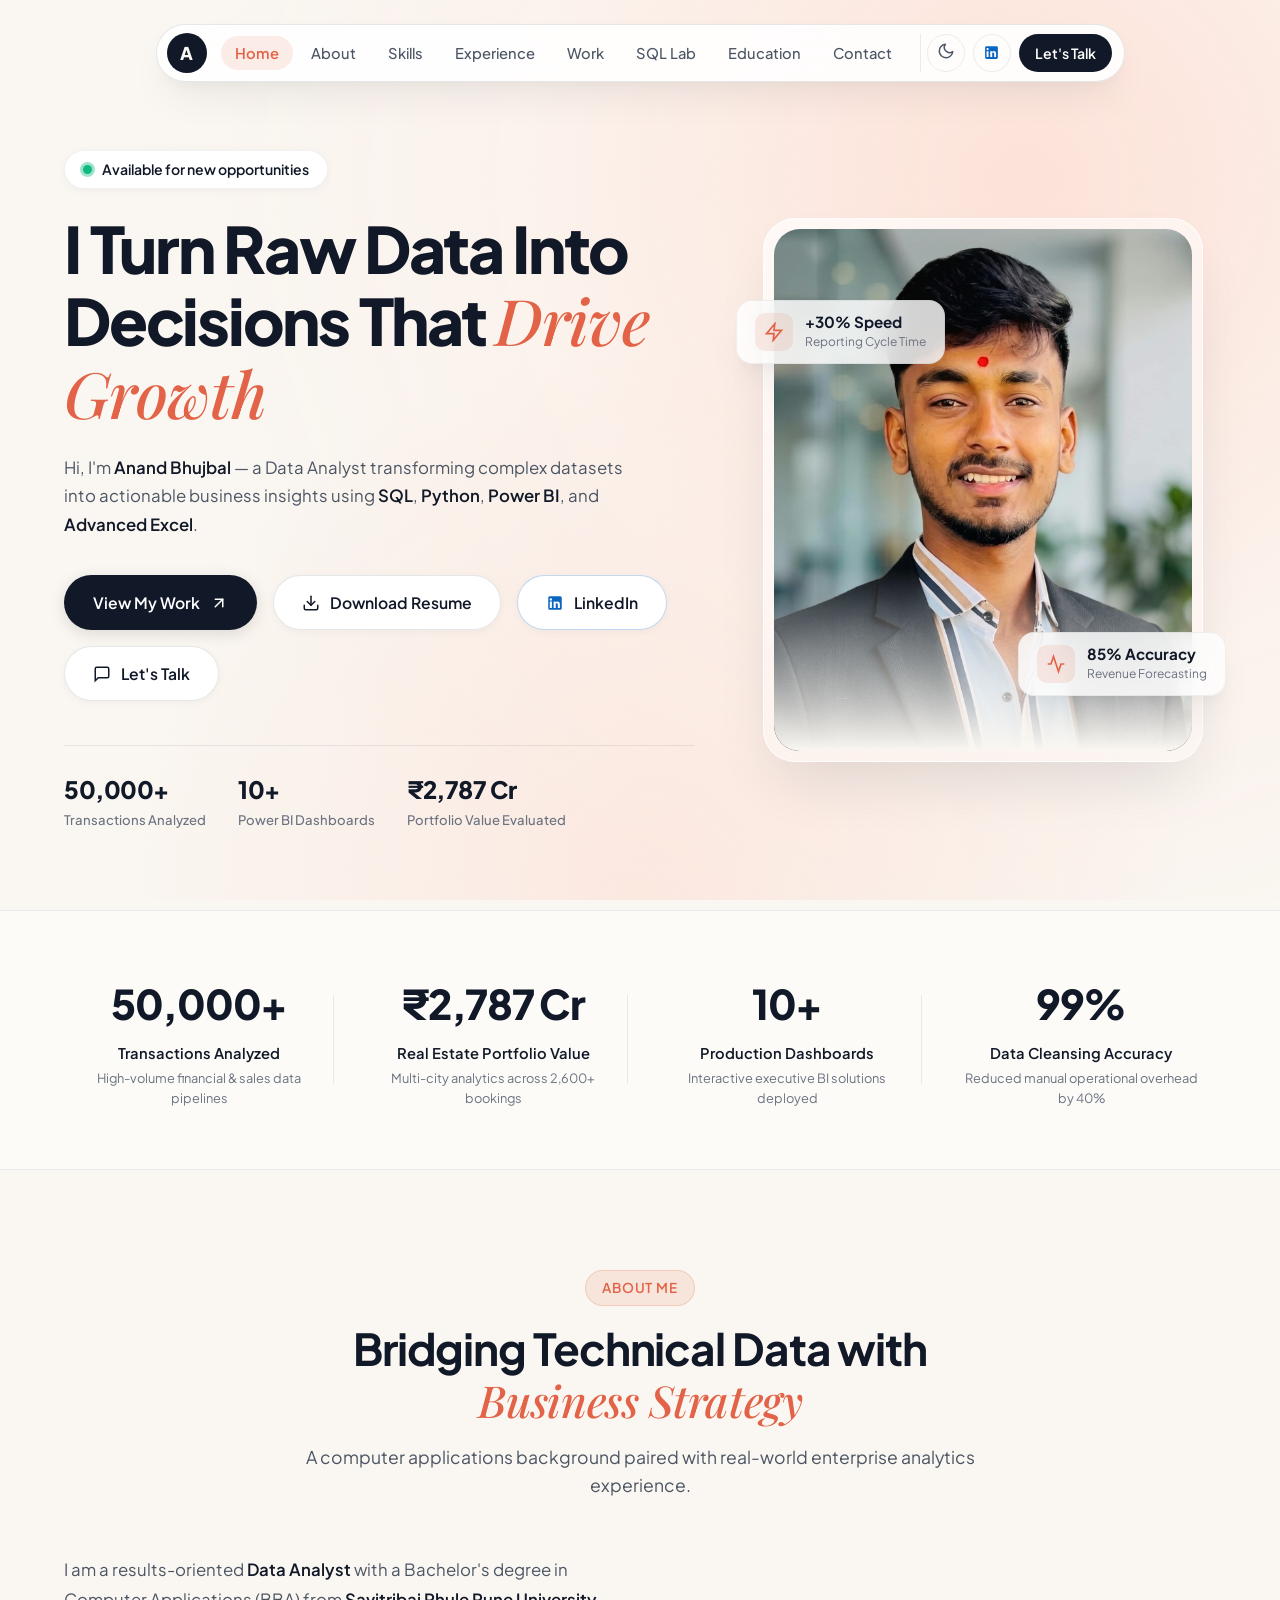
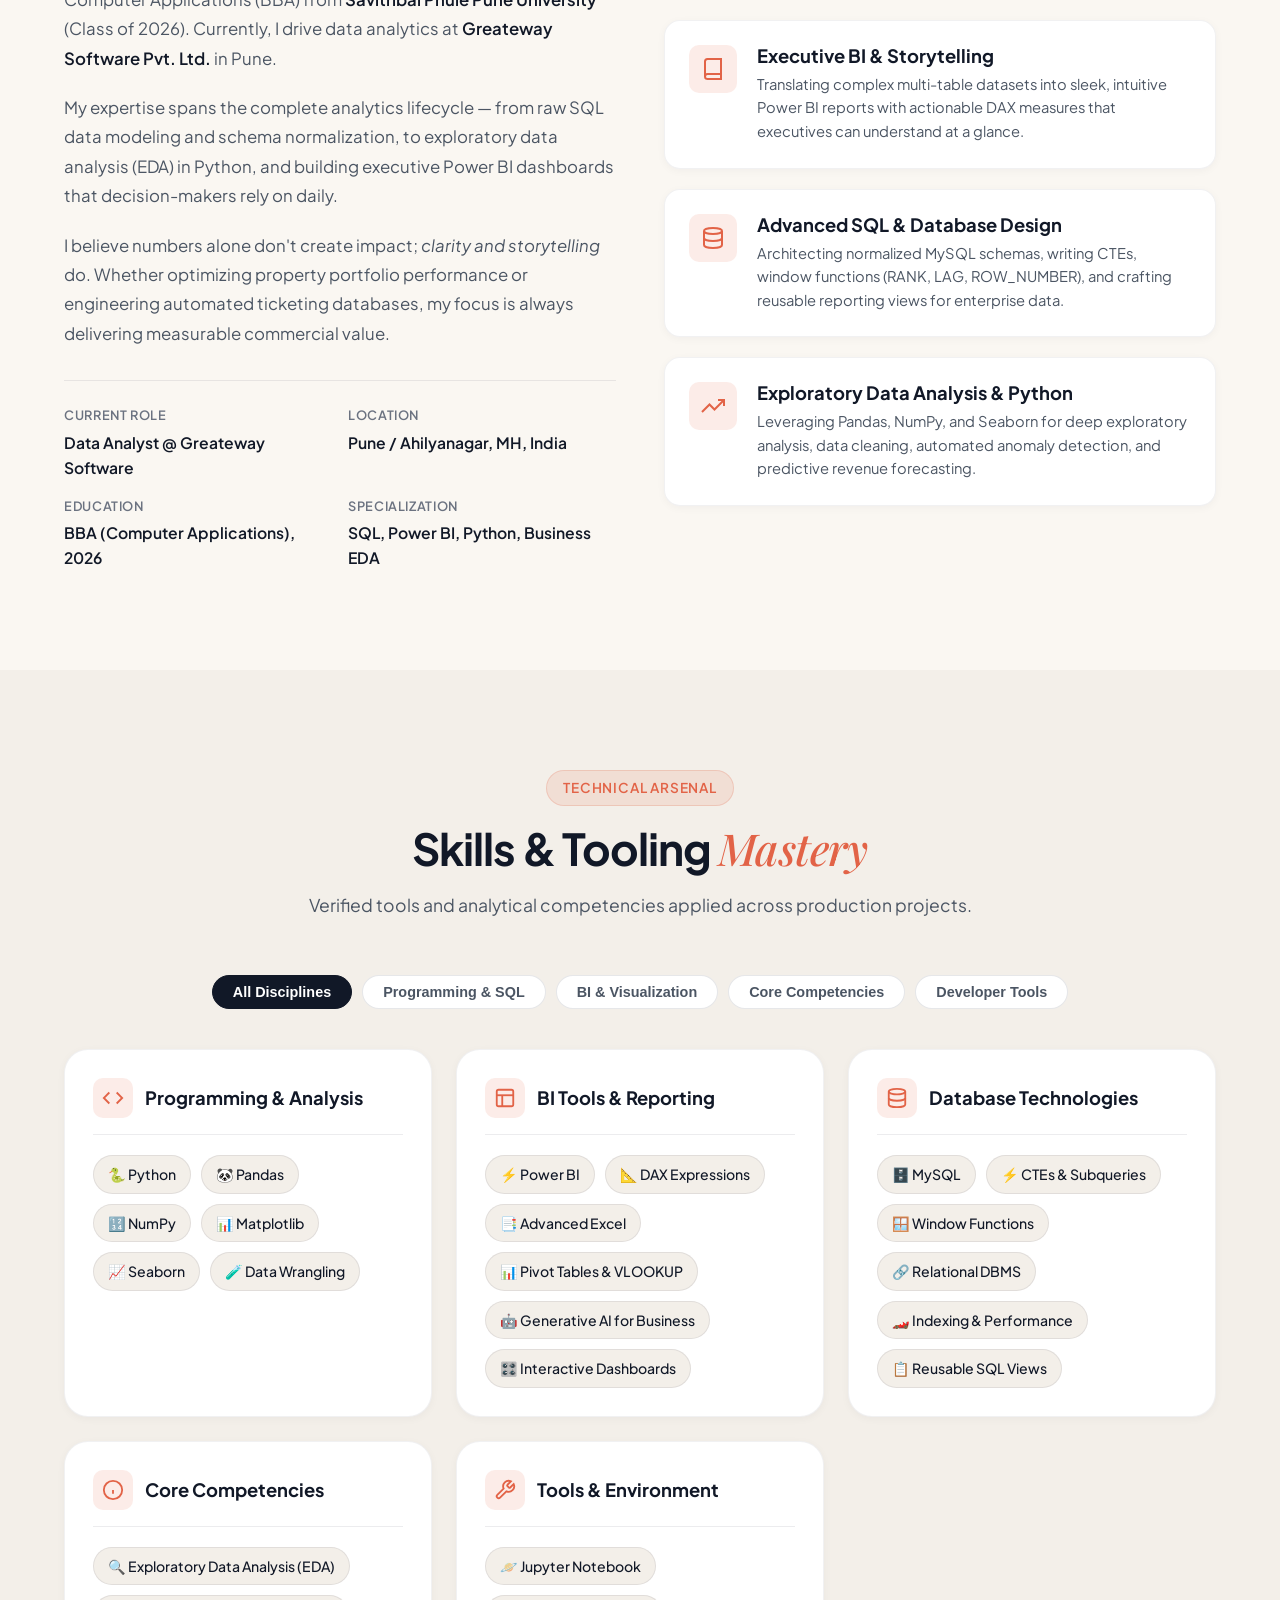
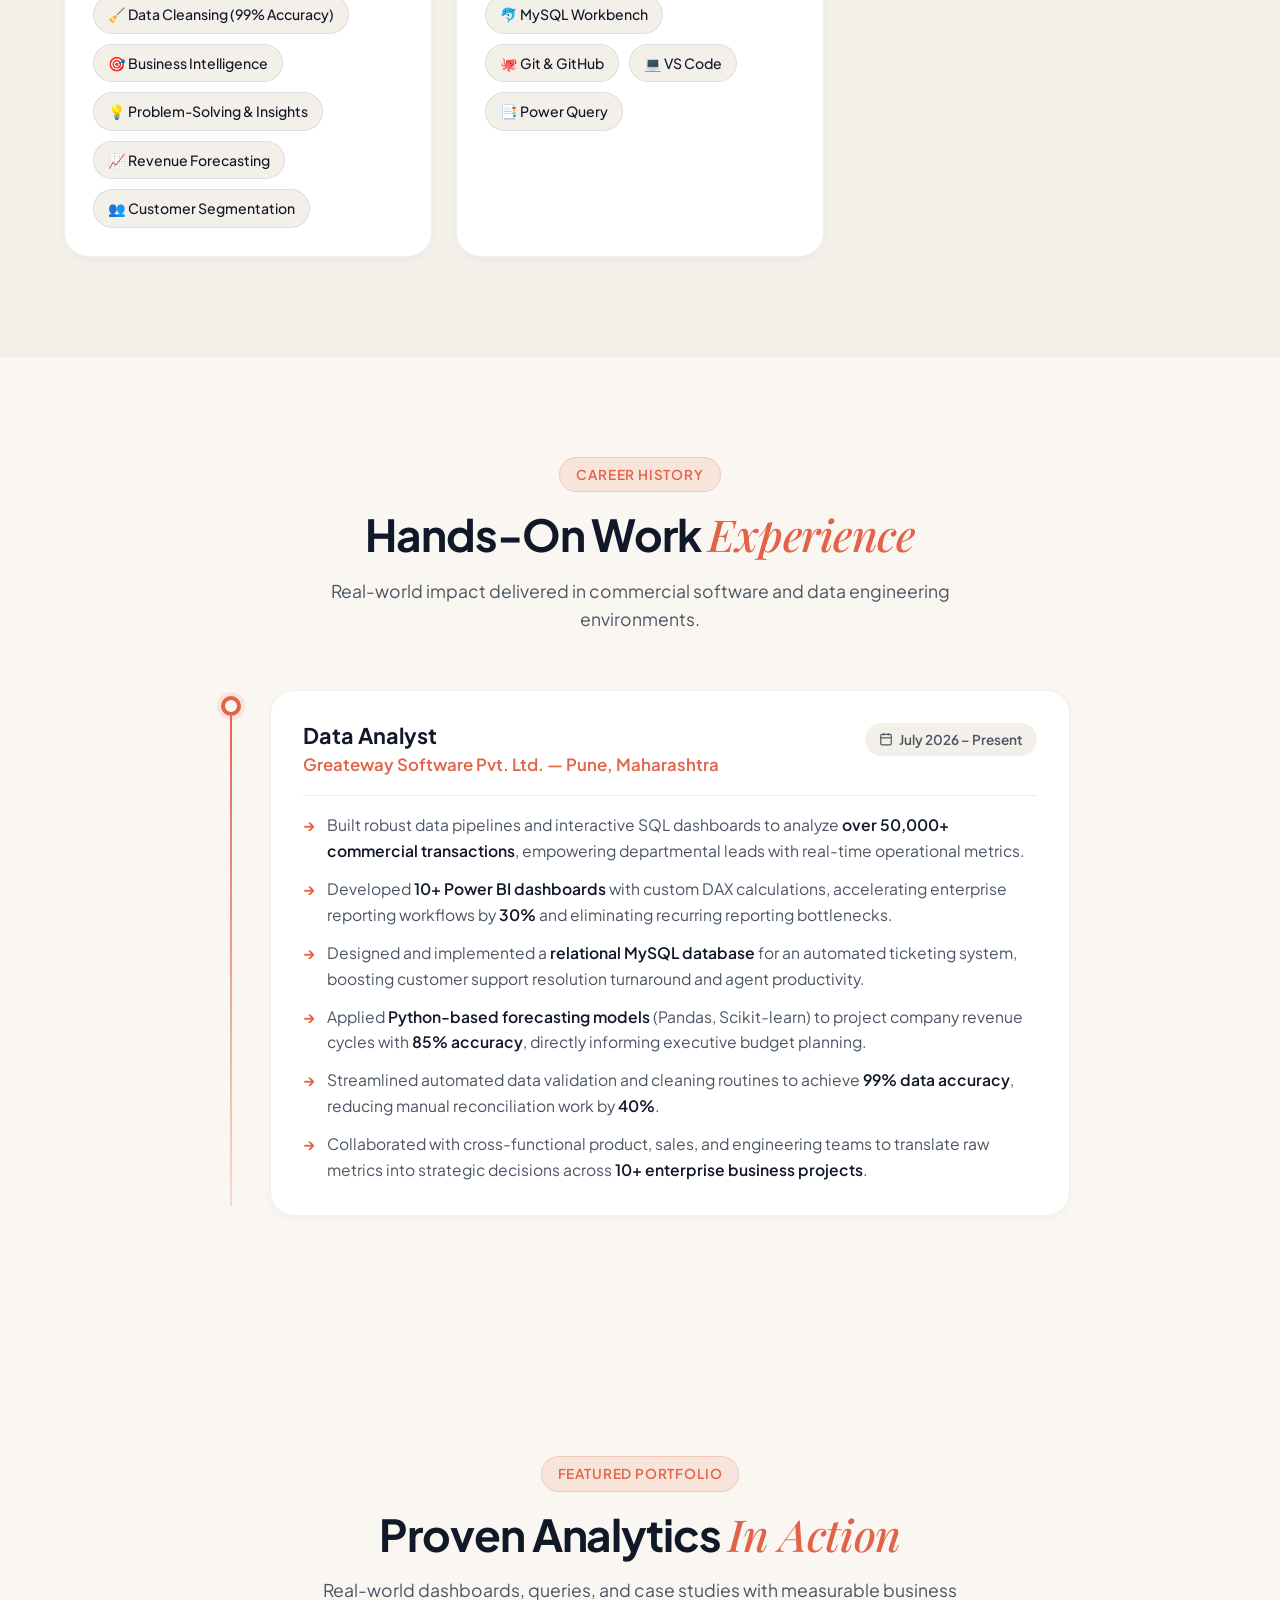
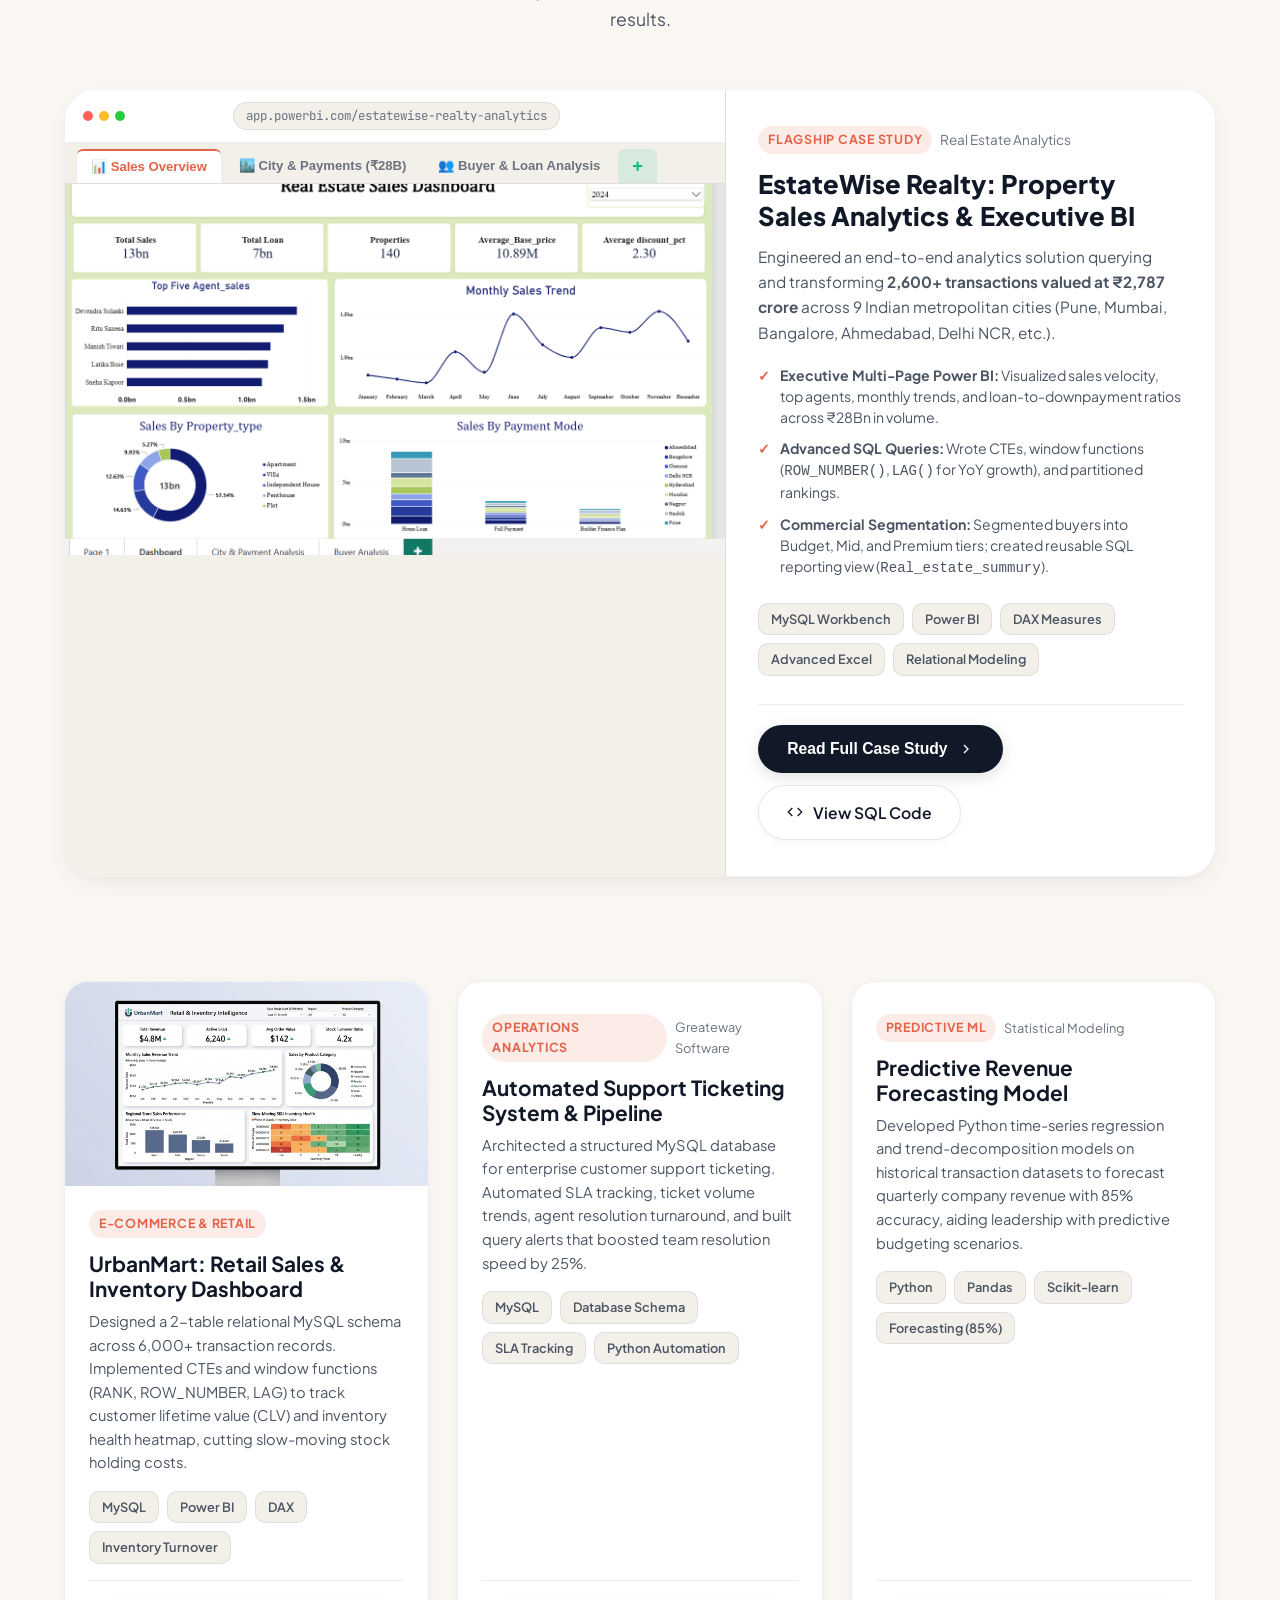
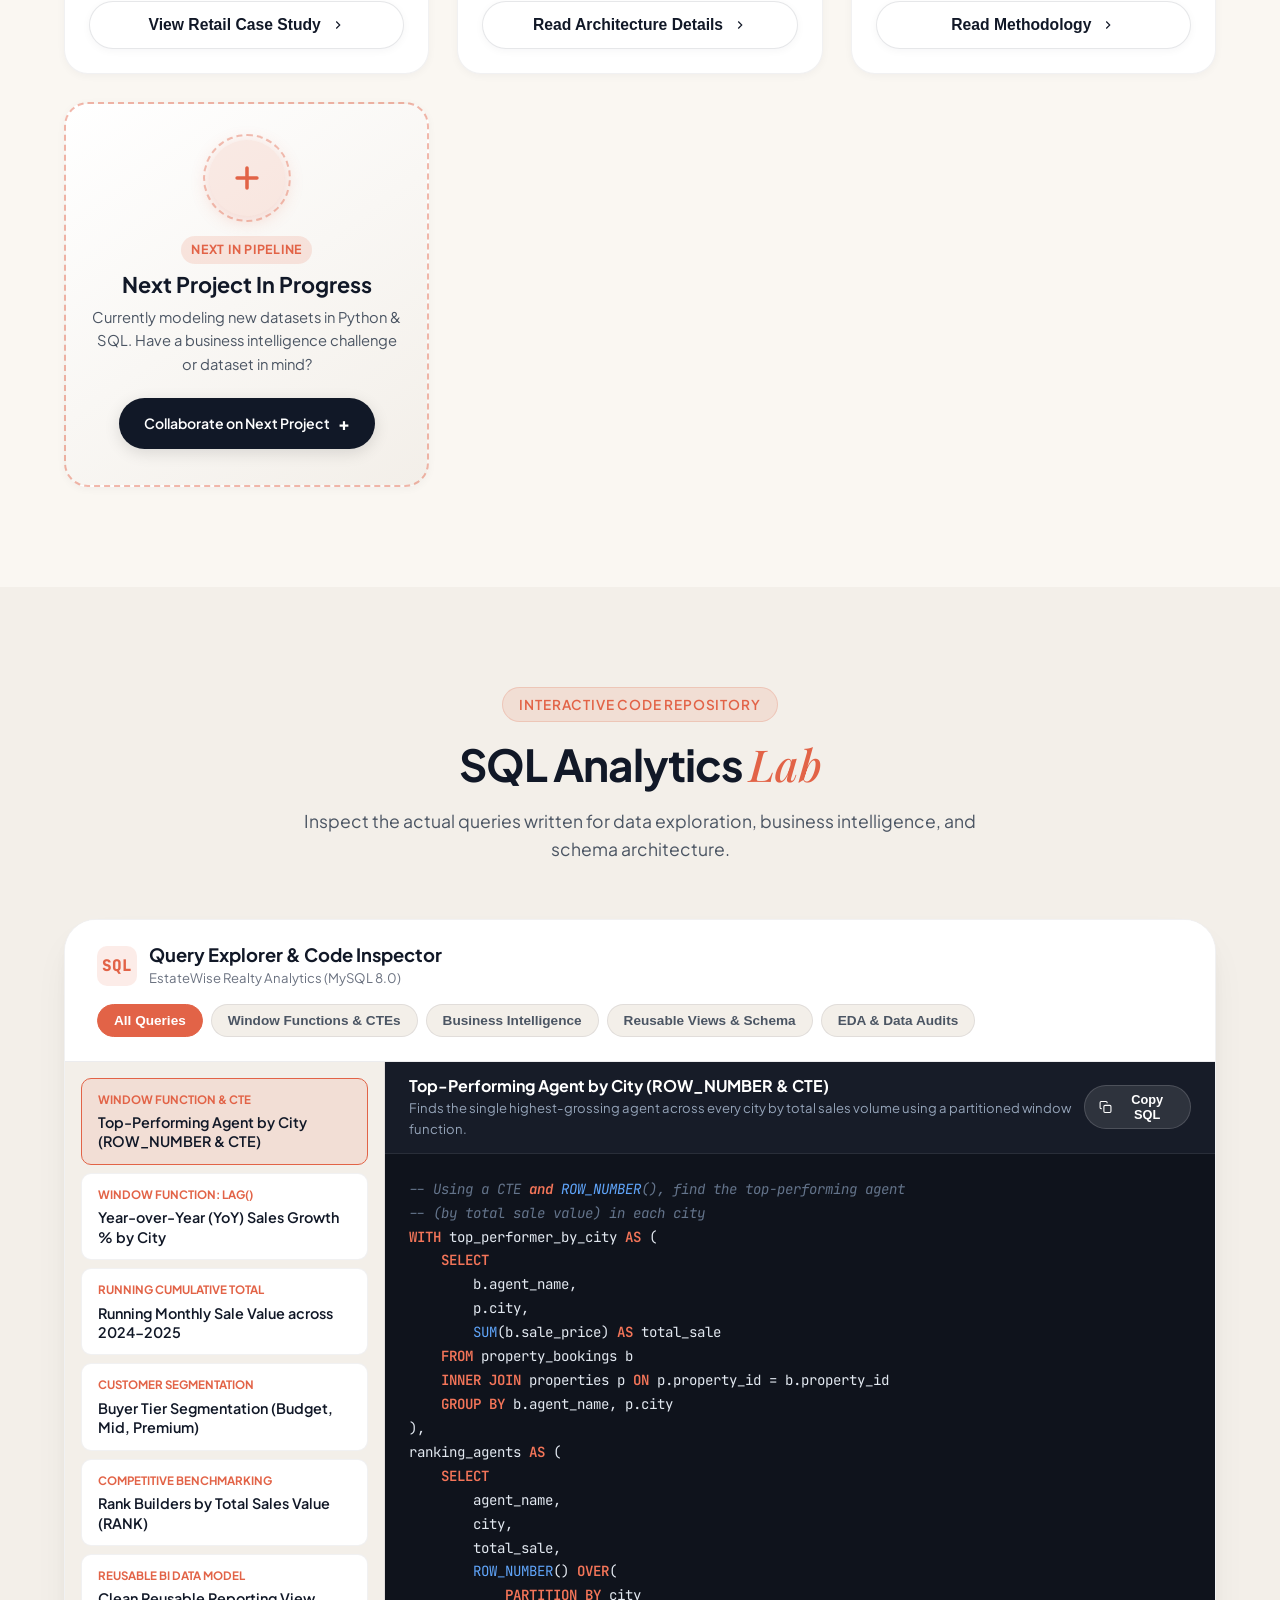
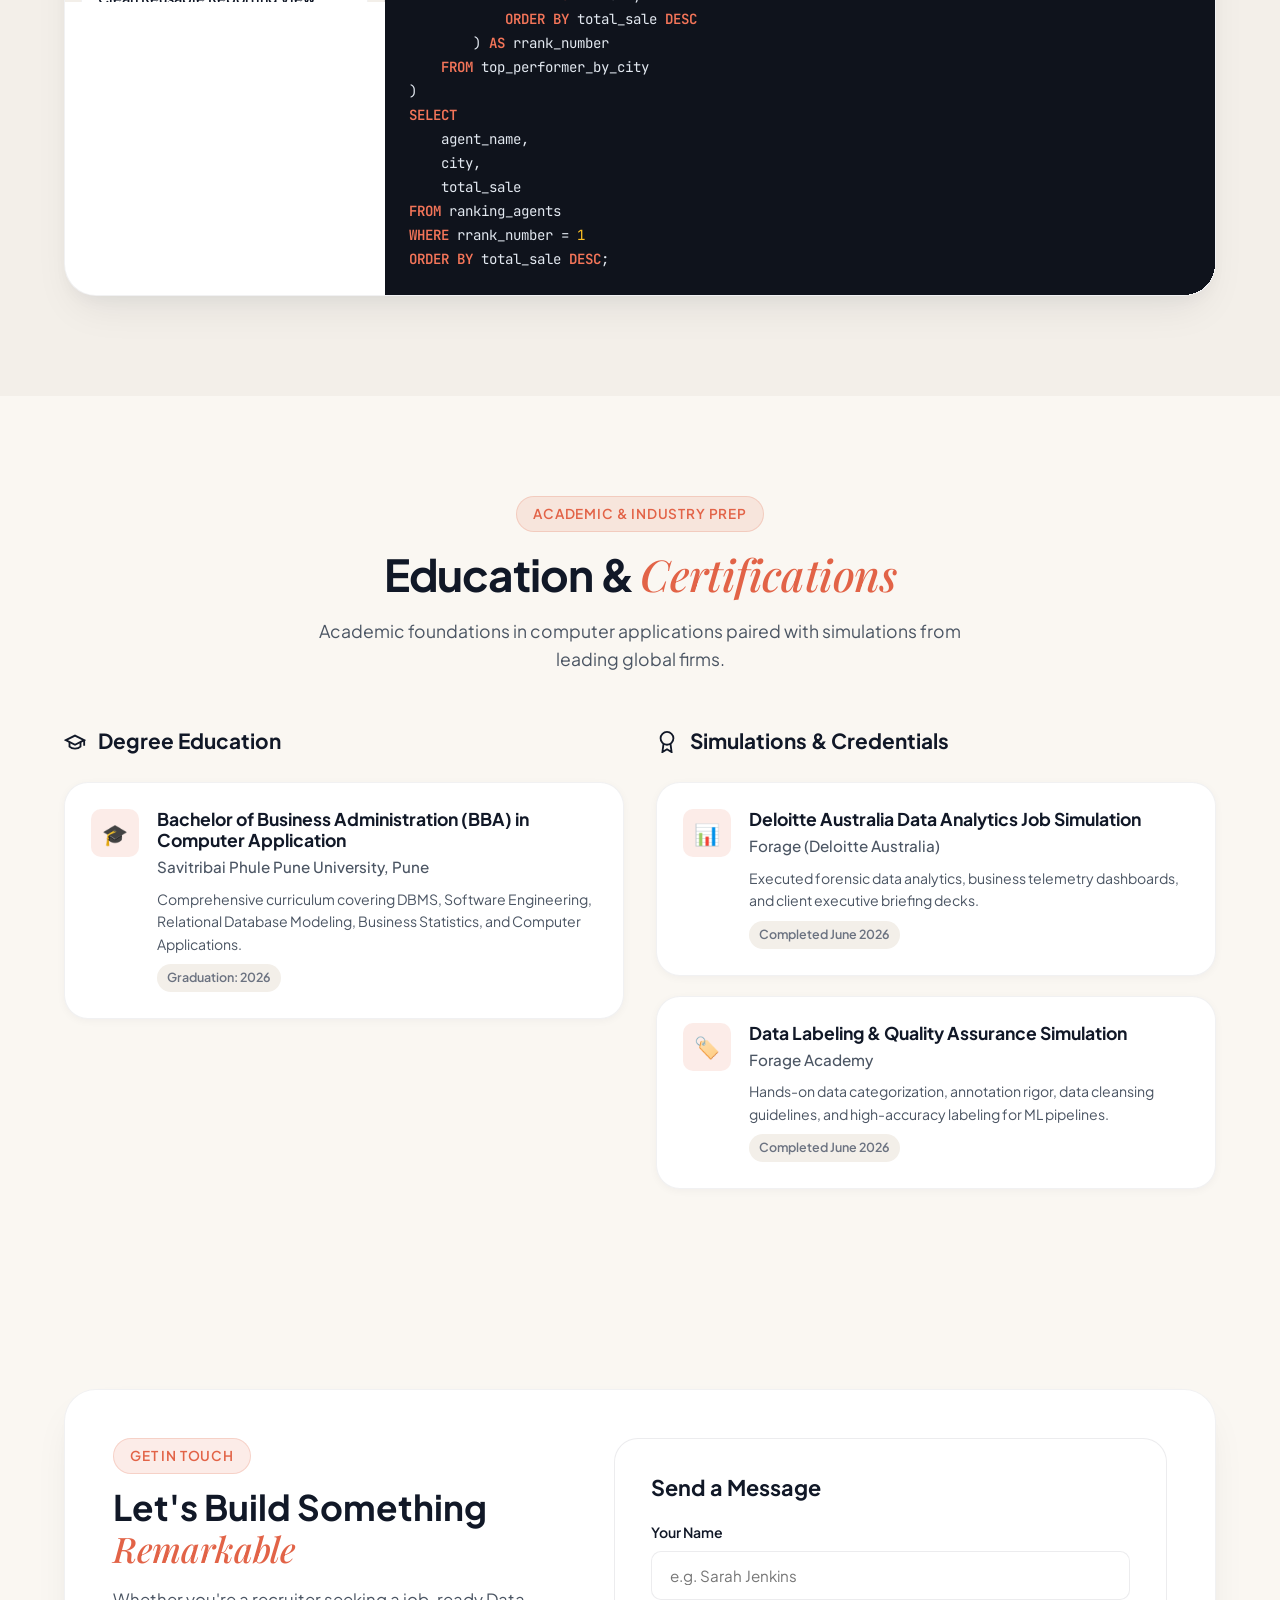
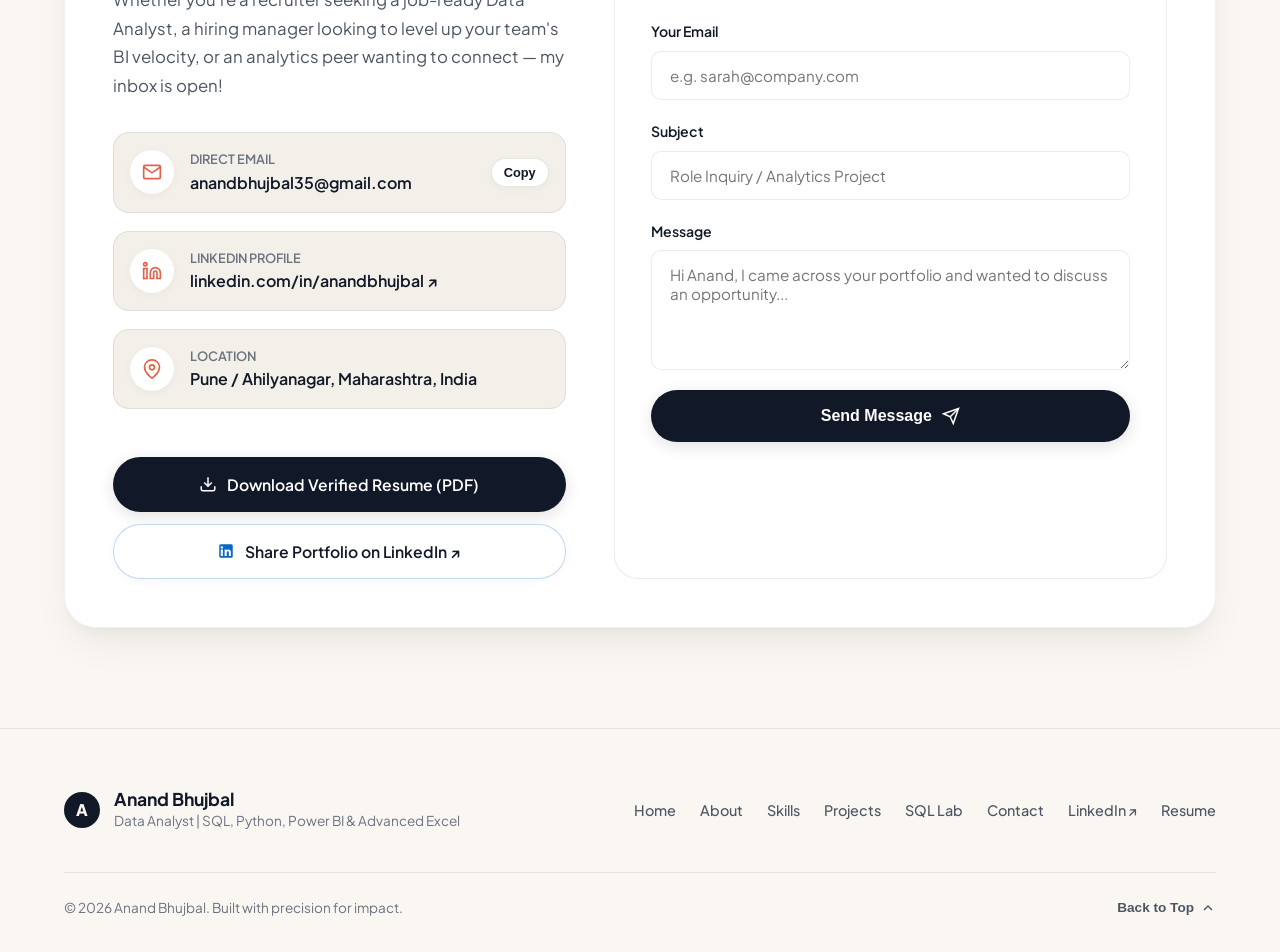
==== index.html @ 37362ecc "feat: add LinkedIn profile links, navbar icon, and 1-click LinkedIn share action" ====
<!DOCTYPE html>
<html lang="en" data-theme="light">
<head>
  <meta charset="UTF-8">
  <meta name="viewport" content="width=device-width, initial-scale=1.0">
  
  <!-- Primary Meta Tags -->
  <title>Anand Bhujbal | Data Analyst Portfolio | SQL, Python, Power BI & Excel</title>
  <meta name="title" content="Anand Bhujbal | Data Analyst Portfolio">
  <meta name="description" content="Portfolio of Anand Bhujbal, a job-ready Data Analyst specializing in SQL, Python, Power BI, and Advanced Excel. Explore real-world analytics projects, dashboards, and SQL queries.">
  <meta name="keywords" content="Anand Bhujbal, Data Analyst, Power BI, SQL, Python, Business Intelligence, Portfolio, Pune Data Analyst">
  <meta name="author" content="Anand Bhujbal">

  <!-- Open Graph / Facebook / LinkedIn -->
  <meta property="og:type" content="website">
  <meta property="og:url" content="https://bhujbal-anand.github.io/portfolio/">
  <meta property="og:title" content="Anand Bhujbal | Data Analyst Portfolio | SQL, Python & Power BI">
  <meta property="og:description" content="I turn raw data into decisions that drive growth. Explore interactive Power BI dashboards, MySQL relational schemas, and advanced business queries.">
  <meta property="og:image" content="https://bhujbal-anand.github.io/portfolio/assets/anand-photo.jpg">
  <meta property="og:image:width" content="1200">
  <meta property="og:image:height" content="630">
  <meta property="og:site_name" content="Anand Bhujbal Portfolio">
  
  <!-- Twitter Card -->
  <meta name="twitter:card" content="summary_large_image">
  <meta name="twitter:title" content="Anand Bhujbal | Data Analyst Portfolio">
  <meta name="twitter:description" content="Explore interactive Power BI dashboards, SQL scripts, and business intelligence case studies.">
  <meta name="twitter:image" content="https://bhujbal-anand.github.io/portfolio/assets/anand-photo.jpg">

  <!-- Favicon -->
  <link rel="icon" type="image/svg+xml" href="data:image/svg+xml,<svg xmlns='http://www.w3.org/2000/svg' viewBox='0 0 100 100'><circle cx='50' cy='50' r='50' fill='%23111827'/><text x='50%' y='55%' text-anchor='middle' fill='%23ffffff' font-family='sans-serif' font-weight='800' font-size='50' dy='.3em'>A</text></svg>">

  <!-- Stylesheet -->
  <link rel="stylesheet" href="styles.css">
</head>
<body>

  <!-- Ambient Radial Glows -->
  <div class="bg-ambient-glow" aria-hidden="true"></div>
  <div class="bg-ambient-glow-secondary" aria-hidden="true"></div>

  <!-- =====================================================================
       FLOATING PILL NAVIGATION
       ===================================================================== -->
  <header class="header-nav">
    <nav class="nav-pill" aria-label="Main Navigation">
      <!-- Monogram Brand Logo -->
      <a href="#hero" class="brand-monogram" title="Anand Bhujbal">
        <span>A</span>
      </a>

      <!-- Nav Links -->
      <ul class="nav-links" id="nav-links">
        <li><a href="#hero" class="nav-link active">Home</a></li>
        <li><a href="#about" class="nav-link">About</a></li>
        <li><a href="#skills" class="nav-link">Skills</a></li>
        <li><a href="#experience" class="nav-link">Experience</a></li>
        <li><a href="#projects" class="nav-link">Work</a></li>
        <li><a href="#sql-lab" class="nav-link">SQL Lab</a></li>
        <li><a href="#education" class="nav-link">Education</a></li>
        <li><a href="#contact" class="nav-link">Contact</a></li>
      </ul>

      <!-- Action items -->
      <div class="nav-actions">
        <!-- Theme Toggle -->
        <button id="theme-toggle-btn" class="theme-toggle-btn" aria-label="Toggle Dark Mode">
          <span id="theme-toggle-icon">
            <svg width="18" height="18" viewBox="0 0 24 24" fill="none" stroke="currentColor" stroke-width="2" stroke-linecap="round" stroke-linejoin="round">
              <path d="M21 12.79A9 9 0 1 1 11.21 3 7 7 0 0 0 21 12.79z"></path>
            </svg>
          </span>
        </button>

        <!-- LinkedIn Profile Link -->
        <a href="https://linkedin.com/in/anandbhujbal" target="_blank" rel="noopener noreferrer" class="nav-social-btn" title="LinkedIn Profile" aria-label="Anand Bhujbal on LinkedIn">
          <svg width="17" height="17" viewBox="0 0 24 24" fill="currentColor">
            <path d="M19 3a2 2 0 0 1 2 2v14a2 2 0 0 1-2 2H5a2 2 0 0 1-2-2V5a2 2 0 0 1 2-2h14m-.5 15.5v-5.3a3.26 3.26 0 0 0-3.26-3.26c-.85 0-1.84.52-2.28 1.3v-1.11h-2.79v8.37h2.79v-4.93c0-.77.62-1.4 1.39-1.4a1.4 1.4 0 0 1 1.4 1.4v4.93h2.75M6.46 8.76a1.59 1.59 0 0 0 0-3.18 1.59 1.59 0 0 0 0 3.18m1.39 9.74v-8.37H5.07v8.37h2.78z"></path>
          </svg>
        </a>

        <!-- CTA Pill -->
        <a href="#contact" class="nav-cta-btn">
          <span>Let's Talk</span>
        </a>

        <!-- Mobile Menu Hamburger -->
        <button class="mobile-nav-toggle" id="mobile-nav-toggle" aria-label="Toggle Menu">
          <svg width="22" height="22" viewBox="0 0 24 24" fill="none" stroke="currentColor" stroke-width="2">
            <line x1="3" y1="12" x2="21" y2="12"></line>
            <line x1="3" y1="6" x2="21" y2="6"></line>
            <line x1="3" y1="18" x2="21" y2="18"></line>
          </svg>
        </button>
      </div>
    </nav>
  </header>

  <main>
    <!-- =====================================================================
         HERO SECTION
         ===================================================================== -->
    <section class="hero-section" id="hero">
      <div class="container">
        <div class="hero-grid">
          
          <!-- Left Column: Copy & CTAs -->
          <div class="hero-content">
            <!-- Availability Badge -->
            <div class="status-pill">
              <span class="status-dot"></span>
              <span>Available for new opportunities</span>
            </div>

            <!-- Headline with Serif Italic Accent -->
            <h1 class="hero-headline">
              I Turn Raw Data Into Decisions That <span class="serif-italic">Drive Growth</span>
            </h1>

            <!-- Subtext -->
            <p class="hero-subtext">
              Hi, I'm <strong>Anand Bhujbal</strong> — a Data Analyst transforming complex datasets into actionable business insights using <strong>SQL</strong>, <strong>Python</strong>, <strong>Power BI</strong>, and <strong>Advanced Excel</strong>.
            </p>

            <!-- Hero Action Buttons -->
            <div class="hero-cta-group">
              <a href="#projects" class="btn btn-primary" id="hero-view-work-btn">
                <span>View My Work</span>
                <svg width="18" height="18" viewBox="0 0 24 24" fill="none" stroke="currentColor" stroke-width="2" stroke-linecap="round" stroke-linejoin="round">
                  <line x1="7" y1="17" x2="17" y2="7"></line>
                  <polyline points="7 7 17 7 17 17"></polyline>
                </svg>
              </a>

              <a href="assets/Anand_Bhujbal_Resume.pdf" download="Anand_Bhujbal_Resume.pdf" class="btn btn-secondary" id="hero-resume-btn">
                <svg width="18" height="18" viewBox="0 0 24 24" fill="none" stroke="currentColor" stroke-width="2" stroke-linecap="round" stroke-linejoin="round">
                  <path d="M21 15v4a2 2 0 0 1-2 2H5a2 2 0 0 1-2-2v-4"></path>
                  <polyline points="7 10 12 15 17 10"></polyline>
                  <line x1="12" y1="15" x2="12" y2="3"></line>
                </svg>
                <span>Download Resume</span>
              </a>

              <a href="https://linkedin.com/in/anandbhujbal" target="_blank" rel="noopener noreferrer" class="btn btn-secondary btn-linkedin" id="hero-linkedin-btn" title="Connect on LinkedIn">
                <svg width="18" height="18" viewBox="0 0 24 24" fill="#0A66C2">
                  <path d="M19 3a2 2 0 0 1 2 2v14a2 2 0 0 1-2 2H5a2 2 0 0 1-2-2V5a2 2 0 0 1 2-2h14m-.5 15.5v-5.3a3.26 3.26 0 0 0-3.26-3.26c-.85 0-1.84.52-2.28 1.3v-1.11h-2.79v8.37h2.79v-4.93c0-.77.62-1.4 1.39-1.4a1.4 1.4 0 0 1 1.4 1.4v4.93h2.75M6.46 8.76a1.59 1.59 0 0 0 0-3.18 1.59 1.59 0 0 0 0 3.18m1.39 9.74v-8.37H5.07v8.37h2.78z"></path>
                </svg>
                <span>LinkedIn</span>
              </a>

              <a href="#contact" class="btn btn-secondary">
                <svg width="18" height="18" viewBox="0 0 24 24" fill="none" stroke="currentColor" stroke-width="2">
                  <path d="M21 15a2 2 0 0 1-2 2H7l-4 4V5a2 2 0 0 1 2-2h14a2 2 0 0 1 2 2z"></path>
                </svg>
                <span>Let's Talk</span>
              </a>
            </div>

            <!-- Quick Stat Strip -->
            <div class="hero-quick-stats">
              <div class="quick-stat-item">
                <span class="quick-stat-number">50,000+</span>
                <span class="quick-stat-label">Transactions Analyzed</span>
              </div>
              <div class="quick-stat-item">
                <span class="quick-stat-number">10+</span>
                <span class="quick-stat-label">Power BI Dashboards</span>
              </div>
              <div class="quick-stat-item">
                <span class="quick-stat-number">₹2,787 Cr</span>
                <span class="quick-stat-label">Portfolio Value Evaluated</span>
              </div>
            </div>
          </div>

          <!-- Right Column: Portrait Photo with Vignette & Floating Badges -->
          <div class="hero-visual">
            <div class="portrait-wrapper">
              <div class="portrait-inner">
                <img 
                  src="assets/anand-photo.jpg" 
                  alt="Anand Bhujbal - Data Analyst" 
                  class="portrait-img" 
                  loading="eager"
                >
                <div class="portrait-vignette"></div>
              </div>

              <!-- Floating Metric Badge: Reporting Speedup -->
              <div class="floating-badge badge-top-left">
                <div class="badge-icon">
                  <svg width="20" height="20" viewBox="0 0 24 24" fill="none" stroke="currentColor" stroke-width="2">
                    <polygon points="13 2 3 14 12 14 11 22 21 10 12 10 13 2"></polygon>
                  </svg>
                </div>
                <div>
                  <div class="badge-text-primary">+30% Speed</div>
                  <div class="badge-text-secondary">Reporting Cycle Time</div>
                </div>
              </div>

              <!-- Floating Metric Badge: Revenue Forecasting -->
              <div class="floating-badge badge-bottom-right">
                <div class="badge-icon">
                  <svg width="20" height="20" viewBox="0 0 24 24" fill="none" stroke="currentColor" stroke-width="2">
                    <path d="M22 12h-4l-3 9L9 3l-3 9H2"></path>
                  </svg>
                </div>
                <div>
                  <div class="badge-text-primary">85% Accuracy</div>
                  <div class="badge-text-secondary">Revenue Forecasting</div>
                </div>
              </div>
            </div>
          </div>

        </div>
      </div>
    </section>

    <!-- =====================================================================
         ANIMATED METRICS STRIP
         ===================================================================== -->
    <section class="metric-strip-section" id="metrics">
      <div class="container">
        <div class="metrics-grid">
          <div class="metric-card">
            <div class="metric-value">
              <span class="metric-counter" data-target="50000" data-suffix="+">50,000+</span>
            </div>
            <div class="metric-title">Transactions Analyzed</div>
            <div class="metric-desc">High-volume financial & sales data pipelines</div>
          </div>

          <div class="metric-card">
            <div class="metric-value">
              <span class="metric-counter" data-target="2787" data-prefix="₹" data-suffix=" Cr">₹2,787 Cr</span>
            </div>
            <div class="metric-title">Real Estate Portfolio Value</div>
            <div class="metric-desc">Multi-city analytics across 2,600+ bookings</div>
          </div>

          <div class="metric-card">
            <div class="metric-value">
              <span class="metric-counter" data-target="10" data-suffix="+">10+</span>
            </div>
            <div class="metric-title">Production Dashboards</div>
            <div class="metric-desc">Interactive executive BI solutions deployed</div>
          </div>

          <div class="metric-card">
            <div class="metric-value">
              <span class="metric-counter" data-target="99" data-suffix="%">99%</span>
            </div>
            <div class="metric-title">Data Cleansing Accuracy</div>
            <div class="metric-desc">Reduced manual operational overhead by 40%</div>
          </div>
        </div>
      </div>
    </section>

    <!-- =====================================================================
         ABOUT SECTION
         ===================================================================== -->
    <section class="section" id="about">
      <div class="container">
        <div class="section-header">
          <div class="section-tag">About Me</div>
          <h2 class="section-title">Bridging Technical Data with <span class="serif-italic">Business Strategy</span></h2>
          <p class="section-subtitle">A computer applications background paired with real-world enterprise analytics experience.</p>
        </div>

        <div class="about-grid">
          <!-- Left: Narrative & Metadata -->
          <div class="about-narrative">
            <p>
              I am a results-oriented <strong>Data Analyst</strong> with a Bachelor's degree in Computer Applications (BBA) from <strong>Savitribai Phule Pune University</strong> (Class of 2026). Currently, I drive data analytics at <strong>Greateway Software Pvt. Ltd.</strong> in Pune.
            </p>
            <p>
              My expertise spans the complete analytics lifecycle — from raw SQL data modeling and schema normalization, to exploratory data analysis (EDA) in Python, and building executive Power BI dashboards that decision-makers rely on daily.
            </p>
            <p>
              I believe numbers alone don't create impact; <em>clarity and storytelling</em> do. Whether optimizing property portfolio performance or engineering automated ticketing databases, my focus is always delivering measurable commercial value.
            </p>

            <div class="about-meta-list">
              <div class="about-meta-item">
                <span class="meta-label">Current Role</span>
                <span class="meta-value">Data Analyst @ Greateway Software</span>
              </div>
              <div class="about-meta-item">
                <span class="meta-label">Location</span>
                <span class="meta-value">Pune / Ahilyanagar, MH, India</span>
              </div>
              <div class="about-meta-item">
                <span class="meta-label">Education</span>
                <span class="meta-value">BBA (Computer Applications), 2026</span>
              </div>
              <div class="about-meta-item">
                <span class="meta-label">Specialization</span>
                <span class="meta-value">SQL, Power BI, Python, Business EDA</span>
              </div>
            </div>
          </div>

          <!-- Right: Core Pillars Cards -->
          <div class="about-cards-column">
            <div class="about-feature-card">
              <div class="card-icon-box">
                <svg width="24" height="24" viewBox="0 0 24 24" fill="none" stroke="currentColor" stroke-width="2">
                  <path d="M4 19.5A2.5 2.5 0 0 1 6.5 17H20"></path>
                  <path d="M6.5 2H20v20H6.5A2.5 2.5 0 0 1 4 19.5v-15A2.5 2.5 0 0 1 6.5 2z"></path>
                </svg>
              </div>
              <div class="card-content">
                <h3>Executive BI & Storytelling</h3>
                <p>Translating complex multi-table datasets into sleek, intuitive Power BI reports with actionable DAX measures that executives can understand at a glance.</p>
              </div>
            </div>

            <div class="about-feature-card">
              <div class="card-icon-box">
                <svg width="24" height="24" viewBox="0 0 24 24" fill="none" stroke="currentColor" stroke-width="2">
                  <ellipse cx="12" cy="5" rx="9" ry="3"></ellipse>
                  <path d="M21 12c0 1.66-4 3-9 3s-9-1.34-9-3"></path>
                  <path d="M3 5v14c0 1.66 4 3 9 3s9-1.34 9-3V5"></path>
                </svg>
              </div>
              <div class="card-content">
                <h3>Advanced SQL & Database Design</h3>
                <p>Architecting normalized MySQL schemas, writing CTEs, window functions (RANK, LAG, ROW_NUMBER), and crafting reusable reporting views for enterprise data.</p>
              </div>
            </div>

            <div class="about-feature-card">
              <div class="card-icon-box">
                <svg width="24" height="24" viewBox="0 0 24 24" fill="none" stroke="currentColor" stroke-width="2">
                  <polyline points="23 6 13.5 15.5 8.5 10.5 1 18"></polyline>
                  <polyline points="17 6 23 6 23 12"></polyline>
                </svg>
              </div>
              <div class="card-content">
                <h3>Exploratory Data Analysis & Python</h3>
                <p>Leveraging Pandas, NumPy, and Seaborn for deep exploratory analysis, data cleaning, automated anomaly detection, and predictive revenue forecasting.</p>
              </div>
            </div>
          </div>
        </div>
      </div>
    </section>

    <!-- =====================================================================
         TECHNICAL SKILLS SECTION
         ===================================================================== -->
    <section class="section" id="skills" style="background: var(--bg-tertiary);">
      <div class="container">
        <div class="section-header">
          <div class="section-tag">Technical Arsenal</div>
          <h2 class="section-title">Skills & Tooling <span class="serif-italic">Mastery</span></h2>
          <p class="section-subtitle">Verified tools and analytical competencies applied across production projects.</p>
        </div>

        <!-- Skills Filter Navigation -->
        <div class="skills-filter-nav">
          <button class="filter-btn active" data-filter="all">All Disciplines</button>
          <button class="filter-btn" data-filter="lang-db">Programming & SQL</button>
          <button class="filter-btn" data-filter="bi-viz">BI & Visualization</button>
          <button class="filter-btn" data-filter="core-comp">Core Competencies</button>
          <button class="filter-btn" data-filter="tools">Developer Tools</button>
        </div>

        <!-- Skills Cards Grid -->
        <div class="skills-grid" id="skills-grid">
          
          <!-- Category 1: Programming & Analysis -->
          <div class="skill-category-card" data-category="lang-db">
            <div class="skill-category-header">
              <div class="category-icon">
                <svg width="22" height="22" viewBox="0 0 24 24" fill="none" stroke="currentColor" stroke-width="2">
                  <polyline points="16 18 22 12 16 6"></polyline>
                  <polyline points="8 6 2 12 8 18"></polyline>
                </svg>
              </div>
              <h3 class="category-title">Programming & Analysis</h3>
            </div>
            <div class="skills-chips-wrapper">
              <span class="skill-chip">🐍 Python</span>
              <span class="skill-chip">🐼 Pandas</span>
              <span class="skill-chip">🔢 NumPy</span>
              <span class="skill-chip">📊 Matplotlib</span>
              <span class="skill-chip">📈 Seaborn</span>
              <span class="skill-chip">🧪 Data Wrangling</span>
            </div>
          </div>

          <!-- Category 2: BI & Visualization -->
          <div class="skill-category-card" data-category="bi-viz">
            <div class="skill-category-header">
              <div class="category-icon">
                <svg width="22" height="22" viewBox="0 0 24 24" fill="none" stroke="currentColor" stroke-width="2">
                  <rect x="3" y="3" width="18" height="18" rx="2" ry="2"></rect>
                  <line x1="3" y1="9" x2="21" y2="9"></line>
                  <line x1="9" y1="21" x2="9" y2="9"></line>
                </svg>
              </div>
              <h3 class="category-title">BI Tools & Reporting</h3>
            </div>
            <div class="skills-chips-wrapper">
              <span class="skill-chip">⚡ Power BI</span>
              <span class="skill-chip">📐 DAX Expressions</span>
              <span class="skill-chip">📑 Advanced Excel</span>
              <span class="skill-chip">📊 Pivot Tables & VLOOKUP</span>
              <span class="skill-chip">🤖 Generative AI for Business</span>
              <span class="skill-chip">🎛️ Interactive Dashboards</span>
            </div>
          </div>

          <!-- Category 3: Database Technologies -->
          <div class="skill-category-card" data-category="lang-db">
            <div class="skill-category-header">
              <div class="category-icon">
                <svg width="22" height="22" viewBox="0 0 24 24" fill="none" stroke="currentColor" stroke-width="2">
                  <ellipse cx="12" cy="5" rx="9" ry="3"></ellipse>
                  <path d="M21 12c0 1.66-4 3-9 3s-9-1.34-9-3"></path>
                  <path d="M3 5v14c0 1.66 4 3 9 3s9-1.34 9-3V5"></path>
                </svg>
              </div>
              <h3 class="category-title">Database Technologies</h3>
            </div>
            <div class="skills-chips-wrapper">
              <span class="skill-chip">🗄️ MySQL</span>
              <span class="skill-chip">⚡ CTEs & Subqueries</span>
              <span class="skill-chip">🪟 Window Functions</span>
              <span class="skill-chip">🔗 Relational DBMS</span>
              <span class="skill-chip">🏎️ Indexing & Performance</span>
              <span class="skill-chip">📋 Reusable SQL Views</span>
            </div>
          </div>

          <!-- Category 4: Core Analytical Competencies -->
          <div class="skill-category-card" data-category="core-comp">
            <div class="skill-category-header">
              <div class="category-icon">
                <svg width="22" height="22" viewBox="0 0 24 24" fill="none" stroke="currentColor" stroke-width="2">
                  <circle cx="12" cy="12" r="10"></circle>
                  <line x1="12" y1="16" x2="12" y2="12"></line>
                  <line x1="12" y1="8" x2="12.01" y2="8"></line>
                </svg>
              </div>
              <h3 class="category-title">Core Competencies</h3>
            </div>
            <div class="skills-chips-wrapper">
              <span class="skill-chip">🔍 Exploratory Data Analysis (EDA)</span>
              <span class="skill-chip">🧹 Data Cleansing (99% Accuracy)</span>
              <span class="skill-chip">🎯 Business Intelligence</span>
              <span class="skill-chip">💡 Problem-Solving & Insights</span>
              <span class="skill-chip">📈 Revenue Forecasting</span>
              <span class="skill-chip">👥 Customer Segmentation</span>
            </div>
          </div>

          <!-- Category 5: Tools & IDEs -->
          <div class="skill-category-card" data-category="tools">
            <div class="skill-category-header">
              <div class="category-icon">
                <svg width="22" height="22" viewBox="0 0 24 24" fill="none" stroke="currentColor" stroke-width="2">
                  <path d="M14.7 6.3a1 1 0 0 0 0 1.4l1.6 1.6a1 1 0 0 0 1.4 0l3.77-3.77a6 6 0 0 1-7.94 7.94l-6.91 6.91a2.12 2.12 0 0 1-3-3l6.91-6.91a6 6 0 0 1 7.94-7.94l-3.76 3.76z"></path>
                </svg>
              </div>
              <h3 class="category-title">Tools & Environment</h3>
            </div>
            <div class="skills-chips-wrapper">
              <span class="skill-chip">🪐 Jupyter Notebook</span>
              <span class="skill-chip">🐬 MySQL Workbench</span>
              <span class="skill-chip">🐙 Git & GitHub</span>
              <span class="skill-chip">💻 VS Code</span>
              <span class="skill-chip">📑 Power Query</span>
            </div>
          </div>

        </div>
      </div>
    </section>

    <!-- =====================================================================
         PROFESSIONAL EXPERIENCE SECTION
         ===================================================================== */
    -->
    <section class="section" id="experience">
      <div class="container">
        <div class="section-header">
          <div class="section-tag">Career History</div>
          <h2 class="section-title">Hands-On Work <span class="serif-italic">Experience</span></h2>
          <p class="section-subtitle">Real-world impact delivered in commercial software and data engineering environments.</p>
        </div>

        <div class="experience-timeline">
          
          <div class="timeline-item">
            <div class="timeline-marker"></div>
            
            <div class="experience-card">
              <div class="exp-header">
                <div class="exp-role-company">
                  <h3>Data Analyst</h3>
                  <div class="exp-company">Greateway Software Pvt. Ltd. — Pune, Maharashtra</div>
                </div>
                <div class="exp-badge-date">
                  <svg width="14" height="14" viewBox="0 0 24 24" fill="none" stroke="currentColor" stroke-width="2">
                    <rect x="3" y="4" width="18" height="18" rx="2" ry="2"></rect>
                    <line x1="16" y1="2" x2="16" y2="6"></line>
                    <line x1="8" y1="2" x2="8" y2="6"></line>
                    <line x1="3" y1="10" x2="21" y2="10"></line>
                  </svg>
                  <span>July 2026 – Present</span>
                </div>
              </div>

              <ul class="exp-bullets">
                <li class="exp-bullet-item">
                  Built robust data pipelines and interactive SQL dashboards to analyze <strong>over 50,000+ commercial transactions</strong>, empowering departmental leads with real-time operational metrics.
                </li>
                <li class="exp-bullet-item">
                  Developed <strong>10+ Power BI dashboards</strong> with custom DAX calculations, accelerating enterprise reporting workflows by <strong>30%</strong> and eliminating recurring reporting bottlenecks.
                </li>
                <li class="exp-bullet-item">
                  Designed and implemented a <strong>relational MySQL database</strong> for an automated ticketing system, boosting customer support resolution turnaround and agent productivity.
                </li>
                <li class="exp-bullet-item">
                  Applied <strong>Python-based forecasting models</strong> (Pandas, Scikit-learn) to project company revenue cycles with <strong>85% accuracy</strong>, directly informing executive budget planning.
                </li>
                <li class="exp-bullet-item">
                  Streamlined automated data validation and cleaning routines to achieve <strong>99% data accuracy</strong>, reducing manual reconciliation work by <strong>40%</strong>.
                </li>
                <li class="exp-bullet-item">
                  Collaborated with cross-functional product, sales, and engineering teams to translate raw metrics into strategic decisions across <strong>10+ enterprise business projects</strong>.
                </li>
              </ul>
            </div>
          </div>

        </div>
      </div>
    </section>

    <!-- =====================================================================
         FEATURED PROJECTS SECTION
         ===================================================================== -->
    <section class="section" id="projects">
      <div class="container">
        <div class="section-header">
          <div class="section-tag">Featured Portfolio</div>
          <h2 class="section-title">Proven Analytics <span class="serif-italic">In Action</span></h2>
          <p class="section-subtitle">Real-world dashboards, queries, and case studies with measurable business results.</p>
        </div>

        <div class="projects-container">
          
          <!-- PROJECT 1: EstateWise Realty (Flagship Showcase) -->
          <div class="featured-project-card">
            <div class="project-inner-grid">
              
              <!-- Left: Interactive Multi-Page Browser Mockup -->
              <div class="project-browser-frame">
                <!-- Browser Header Bar -->
                <div class="browser-header-bar">
                  <div class="browser-dots">
                    <span class="browser-dot dot-red"></span>
                    <span class="browser-dot dot-yellow"></span>
                    <span class="browser-dot dot-green"></span>
                  </div>
                  <div class="browser-address">app.powerbi.com/estatewise-realty-analytics</div>
                  <div style="width: 40px;"></div>
                </div>

                <!-- Interactive Dashboard Page Tabs -->
                <div class="dashboard-tabs-bar">
                  <button class="dash-tab-btn active" data-tab="tab-sales">
                    <span>📊 Sales Overview</span>
                  </button>
                  <button class="dash-tab-btn" data-tab="tab-city">
                    <span>🏙️ City & Payments (₹28B)</span>
                  </button>
                  <button class="dash-tab-btn" data-tab="tab-buyer">
                    <span>👥 Buyer & Loan Analysis</span>
                  </button>
                  <button class="dash-tab-btn dash-tab-add-btn" id="dash-tab-add-btn" title="Add Next Project / Dashboard View">
                    <span class="plus-tab-icon">+</span>
                  </button>
                </div>

                <!-- Dashboard Viewport -->
                <div class="dashboard-viewport" title="Click to view full image in Lightbox">
                  <!-- Image 1: Sales Overview -->
                  <img 
                    src="assets/dashboards/sales-overview.png" 
                    alt="EstateWise Realty Sales Overview Dashboard" 
                    class="dashboard-screen-img active" 
                    data-screen="tab-sales"
                    data-zoom-src="assets/dashboards/sales-overview.png"
                    data-caption="EstateWise Realty — Executive Sales Overview Dashboard (Power BI)"
                  >
                  <!-- Image 2: City & Payment Analysis -->
                  <img 
                    src="assets/dashboards/city-payment-analysis.png" 
                    alt="City & Payment Analysis Dashboard" 
                    class="dashboard-screen-img" 
                    data-screen="tab-city"
                    data-zoom-src="assets/dashboards/city-payment-analysis.png"
                    data-caption="EstateWise Realty — City & Payment Mode Analysis Dashboard (Power BI)"
                  >
                  <!-- Image 3: Buyer & Loan Analysis -->
                  <img 
                    src="assets/dashboards/buyer-analysis.png" 
                    alt="Buyer Loan and Down Payment Analysis Dashboard" 
                    class="dashboard-screen-img" 
                    data-screen="tab-buyer"
                    data-zoom-src="assets/dashboards/buyer-analysis.png"
                    data-caption="EstateWise Realty — Buyer Details & Loan Breakdown Dashboard (Power BI)"
                  >

                  <div class="zoom-overlay-hint">
                    <svg width="14" height="14" viewBox="0 0 24 24" fill="none" stroke="currentColor" stroke-width="2">
                      <circle cx="11" cy="11" r="8"></circle>
                      <line x1="21" y1="21" x2="16.65" y2="16.65"></line>
                      <line x1="11" y1="8" x2="11" y2="14"></line>
                      <line x1="8" y1="11" x2="14" y2="11"></line>
                    </svg>
                    <span>Click to Zoom</span>
                  </div>
                </div>
              </div>

              <!-- Right: Detailed Information -->
              <div class="project-details-pane">
                <div>
                  <div class="project-meta-top">
                    <span class="project-badge">Flagship Case Study</span>
                    <span style="font-size: 0.85rem; color: var(--text-muted);">Real Estate Analytics</span>
                  </div>

                  <h3 class="project-title">EstateWise Realty: Property Sales Analytics & Executive BI</h3>
                  
                  <p class="project-desc">
                    Engineered an end-to-end analytics solution querying and transforming <strong>2,600+ transactions valued at ₹2,787 crore</strong> across 9 Indian metropolitan cities (Pune, Mumbai, Bangalore, Ahmedabad, Delhi NCR, etc.).
                  </p>

                  <ul class="project-highlights-list">
                    <li class="project-highlight-item">
                      <span class="highlight-bullet">✓</span>
                      <span><strong>Executive Multi-Page Power BI:</strong> Visualized sales velocity, top agents, monthly trends, and loan-to-downpayment ratios across ₹28Bn in volume.</span>
                    </li>
                    <li class="project-highlight-item">
                      <span class="highlight-bullet">✓</span>
                      <span><strong>Advanced SQL Queries:</strong> Wrote CTEs, window functions (<code>ROW_NUMBER()</code>, <code>LAG()</code> for YoY growth), and partitioned rankings.</span>
                    </li>
                    <li class="project-highlight-item">
                      <span class="highlight-bullet">✓</span>
                      <span><strong>Commercial Segmentation:</strong> Segmented buyers into Budget, Mid, and Premium tiers; created reusable SQL reporting view (<code>Real_estate_summury</code>).</span>
                    </li>
                  </ul>

                  <div class="project-tech-tags">
                    <span class="tech-tag">MySQL Workbench</span>
                    <span class="tech-tag">Power BI</span>
                    <span class="tech-tag">DAX Measures</span>
                    <span class="tech-tag">Advanced Excel</span>
                    <span class="tech-tag">Relational Modeling</span>
                  </div>
                </div>

                <div class="project-actions-row">
                  <button class="btn btn-primary" data-modal-target="modal-estatewise">
                    <span>Read Full Case Study</span>
                    <svg width="16" height="16" viewBox="0 0 24 24" fill="none" stroke="currentColor" stroke-width="2">
                      <polyline points="9 18 15 12 9 6"></polyline>
                    </svg>
                  </button>

                  <a href="#sql-lab" class="btn btn-secondary">
                    <svg width="16" height="16" viewBox="0 0 24 24" fill="none" stroke="currentColor" stroke-width="2">
                      <polyline points="16 18 22 12 16 6"></polyline>
                      <polyline points="8 6 2 12 8 18"></polyline>
                    </svg>
                    <span>View SQL Code</span>
                  </a>
                </div>
              </div>

            </div>
          </div>

          <!-- Secondary Projects Grid -->
          <div class="secondary-projects-grid">
            
            <!-- PROJECT 2: UrbanMart Retail Dashboard -->
            <div class="secondary-project-card">
              <div class="secondary-card-img-wrap" data-zoom-src="assets/dashboards/urbanmart-dashboard.jpg" data-caption="UrbanMart — Retail Sales & Inventory Optimization Dashboard (Power BI & MySQL)">
                <img 
                  src="assets/dashboards/urbanmart-dashboard.jpg" 
                  alt="UrbanMart Retail Sales and Inventory Dashboard" 
                  class="secondary-card-img"
                  loading="lazy"
                >
                <div class="zoom-overlay-hint">
                  <svg width="14" height="14" viewBox="0 0 24 24" fill="none" stroke="currentColor" stroke-width="2">
                    <circle cx="11" cy="11" r="8"></circle>
                    <line x1="21" y1="21" x2="16.65" y2="16.65"></line>
                  </svg>
                  <span>Click to Zoom</span>
                </div>
              </div>

              <div class="secondary-card-body">
                <div>
                  <div class="project-meta-top">
                    <span class="project-badge">E-Commerce & Retail</span>
                  </div>
                  <h3 style="font-size: 1.3rem; margin-bottom: 8px;">UrbanMart: Retail Sales & Inventory Dashboard</h3>
                  <p style="font-size: 0.92rem; color: var(--text-secondary); margin-bottom: 16px; line-height: 1.6;">
                    Designed a 2-table relational MySQL schema across 6,000+ transaction records. Implemented CTEs and window functions (RANK, ROW_NUMBER, LAG) to track customer lifetime value (CLV) and inventory health heatmap, cutting slow-moving stock holding costs.
                  </p>
                  <div class="project-tech-tags" style="margin-bottom: 16px;">
                    <span class="tech-tag">MySQL</span>
                    <span class="tech-tag">Power BI</span>
                    <span class="tech-tag">DAX</span>
                    <span class="tech-tag">Inventory Turnover</span>
                  </div>
                </div>

                <div class="project-actions-row">
                  <button class="btn btn-secondary" style="width: 100%;" data-modal-target="modal-urbanmart">
                    <span>View Retail Case Study</span>
                    <svg width="14" height="14" viewBox="0 0 24 24" fill="none" stroke="currentColor" stroke-width="2">
                      <polyline points="9 18 15 12 9 6"></polyline>
                    </svg>
                  </button>
                </div>
              </div>
            </div>

            <!-- PROJECT 3: Automated Support Ticketing System & Analytics -->
            <div class="secondary-project-card">
              <div class="secondary-card-body" style="padding-top: 32px;">
                <div>
                  <div class="project-meta-top">
                    <span class="project-badge">Operations Analytics</span>
                    <span style="font-size: 0.8rem; color: var(--text-muted);">Greateway Software</span>
                  </div>
                  <h3 style="font-size: 1.3rem; margin-bottom: 8px;">Automated Support Ticketing System & Pipeline</h3>
                  <p style="font-size: 0.92rem; color: var(--text-secondary); margin-bottom: 16px; line-height: 1.6;">
                    Architected a structured MySQL database for enterprise customer support ticketing. Automated SLA tracking, ticket volume trends, agent resolution turnaround, and built query alerts that boosted team resolution speed by 25%.
                  </p>
                  <div class="project-tech-tags" style="margin-bottom: 16px;">
                    <span class="tech-tag">MySQL</span>
                    <span class="tech-tag">Database Schema</span>
                    <span class="tech-tag">SLA Tracking</span>
                    <span class="tech-tag">Python Automation</span>
                  </div>
                </div>

                <div class="project-actions-row">
                  <button class="btn btn-secondary" style="width: 100%;" data-modal-target="modal-support-ticket">
                    <span>Read Architecture Details</span>
                    <svg width="14" height="14" viewBox="0 0 24 24" fill="none" stroke="currentColor" stroke-width="2">
                      <polyline points="9 18 15 12 9 6"></polyline>
                    </svg>
                  </button>
                </div>
              </div>
            </div>

            <!-- PROJECT 4: Predictive Revenue Forecasting Engine -->
            <div class="secondary-project-card">
              <div class="secondary-card-body" style="padding-top: 32px;">
                <div>
                  <div class="project-meta-top">
                    <span class="project-badge">Predictive ML</span>
                    <span style="font-size: 0.8rem; color: var(--text-muted);">Statistical Modeling</span>
                  </div>
                  <h3 style="font-size: 1.3rem; margin-bottom: 8px;">Predictive Revenue Forecasting Model</h3>
                  <p style="font-size: 0.92rem; color: var(--text-secondary); margin-bottom: 16px; line-height: 1.6;">
                    Developed Python time-series regression and trend-decomposition models on historical transaction datasets to forecast quarterly company revenue with 85% accuracy, aiding leadership with predictive budgeting scenarios.
                  </p>
                  <div class="project-tech-tags" style="margin-bottom: 16px;">
                    <span class="tech-tag">Python</span>
                    <span class="tech-tag">Pandas</span>
                    <span class="tech-tag">Scikit-learn</span>
                    <span class="tech-tag">Forecasting (85%)</span>
                  </div>
                </div>

                <div class="project-actions-row">
                  <button class="btn btn-secondary" style="width: 100%;" data-modal-target="modal-forecasting">
                    <span>Read Methodology</span>
                    <svg width="14" height="14" viewBox="0 0 24 24" fill="none" stroke="currentColor" stroke-width="2">
                      <polyline points="9 18 15 12 9 6"></polyline>
                    </svg>
                  </button>
                </div>
              </div>
            </div>

            <!-- PROJECT 5: NEXT PROJECT CARD WITH + ICON -->
            <div class="secondary-project-card next-project-card" id="next-project-card">
              <div class="next-project-inner">
                <a href="#contact" class="plus-icon-circle" title="Add / Propose Next Project">
                  <svg width="34" height="34" viewBox="0 0 24 24" fill="none" stroke="currentColor" stroke-width="2.5" stroke-linecap="round" stroke-linejoin="round">
                    <line x1="12" y1="5" x2="12" y2="19"></line>
                    <line x1="5" y1="12" x2="19" y2="12"></line>
                  </svg>
                </a>
                <div class="project-meta-top" style="justify-content: center; margin-bottom: 8px;">
                  <span class="project-badge" style="background: rgba(226, 99, 71, 0.15);">Next in Pipeline</span>
                </div>
                <h3 style="font-size: 1.35rem; margin-bottom: 8px; text-align: center;">Next Project In Progress</h3>
                <p style="font-size: 0.92rem; color: var(--text-secondary); text-align: center; margin-bottom: 22px; line-height: 1.6; max-width: 320px;">
                  Currently modeling new datasets in Python & SQL. Have a business intelligence challenge or dataset in mind?
                </p>
                <a href="#contact" class="btn btn-primary" style="padding: 10px 24px; font-size: 0.88rem; gap: 8px;">
                  <span>Collaborate on Next Project</span>
                  <span style="font-size: 1.1rem; font-weight: 800;">+</span>
                </a>
              </div>
            </div>

          </div>

        </div>
      </div>
    </section>

    <!-- =====================================================================
         SQL ANALYTICS LAB & QUERY EXPLORER
         ===================================================================== -->
    <section class="section" id="sql-lab" style="background: var(--bg-tertiary);">
      <div class="container">
        <div class="section-header">
          <div class="section-tag">Interactive Code Repository</div>
          <h2 class="section-title">SQL Analytics <span class="serif-italic">Lab</span></h2>
          <p class="section-subtitle">Inspect the actual queries written for data exploration, business intelligence, and schema architecture.</p>
        </div>

        <div class="sql-lab-container">
          <!-- Top Bar: Categories Filter -->
          <div class="sql-lab-header">
            <div class="sql-header-title">
              <div class="sql-badge-icon">SQL</div>
              <div>
                <h3 style="font-size: 1.15rem; font-weight: 700;">Query Explorer & Code Inspector</h3>
                <p style="font-size: 0.82rem; color: var(--text-muted);">EstateWise Realty Analytics (MySQL 8.0)</p>
              </div>
            </div>

            <div class="sql-categories-nav">
              <button class="sql-tab-btn active" data-cat="all">All Queries</button>
              <button class="sql-tab-btn" data-cat="advanced">Window Functions & CTEs</button>
              <button class="sql-tab-btn" data-cat="business">Business Intelligence</button>
              <button class="sql-tab-btn" data-cat="schema">Reusable Views & Schema</button>
              <button class="sql-tab-btn" data-cat="eda">EDA & Data Audits</button>
            </div>
          </div>

          <!-- Query Display Grid: Left list, Right code pane -->
          <div class="sql-query-display">
            <!-- Left: Clickable Query List -->
            <div class="sql-query-list" id="sql-query-list">
              <!-- Dynamically populated by script.js -->
            </div>

            <!-- Right: Code Viewer Pane -->
            <div class="sql-code-pane">
              <div class="sql-code-topbar">
                <div class="sql-query-meta-info">
                  <h4 id="sql-meta-title">Top-Performing Agent by City</h4>
                  <p id="sql-meta-desc">Partitioned window calculation identifying revenue leaders</p>
                </div>

                <button class="sql-copy-btn" id="sql-copy-btn" title="Copy SQL to Clipboard">
                  <svg width="14" height="14" viewBox="0 0 24 24" fill="none" stroke="currentColor" stroke-width="2">
                    <rect x="9" y="9" width="13" height="13" rx="2" ry="2"></rect>
                    <path d="M5 15H4a2 2 0 0 1-2-2V4a2 2 0 0 1 2-2h9a2 2 0 0 1 2 2v1"></path>
                  </svg>
                  <span>Copy SQL</span>
                </button>
              </div>

              <pre class="sql-code-content"><code id="sql-code-content">-- Loading SQL code...</code></pre>
            </div>
          </div>
        </div>
      </div>
    </section>

    <!-- =====================================================================
         EDUCATION & CERTIFICATIONS SECTION
         ===================================================================== -->
    <section class="section" id="education">
      <div class="container">
        <div class="section-header">
          <div class="section-tag">Academic & Industry Prep</div>
          <h2 class="section-title">Education & <span class="serif-italic">Certifications</span></h2>
          <p class="section-subtitle">Academic foundations in computer applications paired with simulations from leading global firms.</p>
        </div>

        <div class="edu-cert-grid">
          <!-- Left: Education Column -->
          <div class="edu-cert-column">
            <h3 class="edu-cert-column-title">
              <svg width="22" height="22" viewBox="0 0 24 24" fill="none" stroke="currentColor" stroke-width="2">
                <path d="M22 10v6M2 10l10-5 10 5-10 5z"></path>
                <path d="M6 12v5c3 3 9 3 12 0v-5"></path>
              </svg>
              <span>Degree Education</span>
            </h3>

            <div class="edu-card">
              <div class="edu-icon-wrap">🎓</div>
              <div class="edu-info">
                <h4>Bachelor of Business Administration (BBA) in Computer Application</h4>
                <div class="edu-org">Savitribai Phule Pune University, Pune</div>
                <p style="font-size: 0.88rem; color: var(--text-secondary); margin-bottom: 8px;">
                  Comprehensive curriculum covering DBMS, Software Engineering, Relational Database Modeling, Business Statistics, and Computer Applications.
                </p>
                <span class="edu-tag-date">Graduation: 2026</span>
              </div>
            </div>
          </div>

          <!-- Right: Certifications Column -->
          <div class="edu-cert-column">
            <h3 class="edu-cert-column-title">
              <svg width="22" height="22" viewBox="0 0 24 24" fill="none" stroke="currentColor" stroke-width="2">
                <circle cx="12" cy="8" r="7"></circle>
                <polyline points="8.21 13.89 7 23 12 20 17 23 15.79 13.88"></polyline>
              </svg>
              <span>Simulations & Credentials</span>
            </h3>

            <div class="edu-card">
              <div class="edu-icon-wrap">📊</div>
              <div class="edu-info">
                <h4>Deloitte Australia Data Analytics Job Simulation</h4>
                <div class="edu-org">Forage (Deloitte Australia)</div>
                <p style="font-size: 0.88rem; color: var(--text-secondary); margin-bottom: 8px;">
                  Executed forensic data analytics, business telemetry dashboards, and client executive briefing decks.
                </p>
                <span class="edu-tag-date">Completed June 2026</span>
              </div>
            </div>

            <div class="edu-card">
              <div class="edu-icon-wrap">🏷️</div>
              <div class="edu-info">
                <h4>Data Labeling & Quality Assurance Simulation</h4>
                <div class="edu-org">Forage Academy</div>
                <p style="font-size: 0.88rem; color: var(--text-secondary); margin-bottom: 8px;">
                  Hands-on data categorization, annotation rigor, data cleansing guidelines, and high-accuracy labeling for ML pipelines.
                </p>
                <span class="edu-tag-date">Completed June 2026</span>
              </div>
            </div>
          </div>
        </div>
      </div>
    </section>

    <!-- =====================================================================
         CONTACT SECTION
         ===================================================================== -->
    <section class="section" id="contact">
      <div class="container">
        <div class="contact-grid">
          
          <!-- Left: Information & Channels -->
          <div class="contact-info-col">
            <div>
              <div class="section-tag" style="margin-bottom: 12px;">Get In Touch</div>
              <h2 style="font-size: 2.2rem; margin-bottom: 16px;">Let's Build Something <span class="serif-italic">Remarkable</span></h2>
              <p style="font-size: 1.05rem; color: var(--text-secondary); line-height: 1.7;">
                Whether you're a recruiter seeking a job-ready Data Analyst, a hiring manager looking to level up your team's BI velocity, or an analytics peer wanting to connect — my inbox is open!
              </p>

              <div class="contact-channels-list">
                <!-- Email Item -->
                <div class="contact-channel-item">
                  <div class="channel-icon">
                    <svg width="20" height="20" viewBox="0 0 24 24" fill="none" stroke="currentColor" stroke-width="2">
                      <path d="M4 4h16c1.1 0 2 .9 2 2v12c0 1.1-.9 2-2 2H4c-1.1 0-2-.9-2-2V6c0-1.1.9-2 2-2z"></path>
                      <polyline points="22,6 12,13 2,6"></polyline>
                    </svg>
                  </div>
                  <div class="channel-details" style="flex-grow: 1;">
                    <span class="channel-name">Direct Email</span>
                    <a href="mailto:anandbhujbal35@gmail.com" class="channel-value">anandbhujbal35@gmail.com</a>
                  </div>
                  <button id="copy-email-btn" class="btn btn-secondary" style="padding: 6px 12px; font-size: 0.8rem;" title="Copy email address">
                    Copy
                  </button>
                </div>

                <!-- LinkedIn Item -->
                <div class="contact-channel-item">
                  <div class="channel-icon">
                    <svg width="20" height="20" viewBox="0 0 24 24" fill="none" stroke="currentColor" stroke-width="2">
                      <path d="M16 8a6 6 0 0 1 6 6v7h-4v-7a2 2 0 0 0-2-2 2 2 0 0 0-2 2v7h-4v-7a6 6 0 0 1 6-6z"></path>
                      <rect x="2" y="9" width="4" height="12"></rect>
                      <circle cx="4" cy="4" r="2"></circle>
                    </svg>
                  </div>
                  <div class="channel-details">
                    <span class="channel-name">LinkedIn Profile</span>
                    <a href="https://linkedin.com/in/anandbhujbal" target="_blank" rel="noopener noreferrer" class="channel-value">
                      linkedin.com/in/anandbhujbal ↗
                    </a>
                  </div>
                </div>

                <!-- Location Item -->
                <div class="contact-channel-item">
                  <div class="channel-icon">
                    <svg width="20" height="20" viewBox="0 0 24 24" fill="none" stroke="currentColor" stroke-width="2">
                      <path d="M21 10c0 7-9 13-9 13s-9-6-9-13a9 9 0 0 1 18 0z"></path>
                      <circle cx="12" cy="10" r="3"></circle>
                    </svg>
                  </div>
                  <div class="channel-details">
                    <span class="channel-name">Location</span>
                    <span class="channel-value">Pune / Ahilyanagar, Maharashtra, India</span>
                  </div>
                </div>
              </div>
            </div>

            <!-- Download Resume & Share on LinkedIn -->
            <div style="padding-top: 16px; display: flex; flex-direction: column; gap: 12px;">
              <a href="assets/Anand_Bhujbal_Resume.pdf" download="Anand_Bhujbal_Resume.pdf" class="btn btn-primary" style="width: 100%;">
                <svg width="18" height="18" viewBox="0 0 24 24" fill="none" stroke="currentColor" stroke-width="2">
                  <path d="M21 15v4a2 2 0 0 1-2 2H5a2 2 0 0 1-2-2v-4"></path>
                  <polyline points="7 10 12 15 17 10"></polyline>
                  <line x1="12" y1="15" x2="12" y2="3"></line>
                </svg>
                <span>Download Verified Resume (PDF)</span>
              </a>

              <a href="https://www.linkedin.com/sharing/share-offsite/?url=https://bhujbal-anand.github.io/portfolio/" target="_blank" rel="noopener noreferrer" class="btn btn-secondary btn-linkedin" style="width: 100%;">
                <svg width="18" height="18" viewBox="0 0 24 24" fill="#0A66C2">
                  <path d="M19 3a2 2 0 0 1 2 2v14a2 2 0 0 1-2 2H5a2 2 0 0 1-2-2V5a2 2 0 0 1 2-2h14m-.5 15.5v-5.3a3.26 3.26 0 0 0-3.26-3.26c-.85 0-1.84.52-2.28 1.3v-1.11h-2.79v8.37h2.79v-4.93c0-.77.62-1.4 1.39-1.4a1.4 1.4 0 0 1 1.4 1.4v4.93h2.75M6.46 8.76a1.59 1.59 0 0 0 0-3.18 1.59 1.59 0 0 0 0 3.18m1.39 9.74v-8.37H5.07v8.37h2.78z"></path>
                </svg>
                <span>Share Portfolio on LinkedIn ↗</span>
              </a>
            </div>
          </div>

          <!-- Right: Interactive Contact Form -->
          <div class="contact-form-col">
            <h3 style="font-size: 1.35rem; margin-bottom: 20px;">Send a Message</h3>
            
            <form id="contact-form" class="contact-form">
              <div class="form-group">
                <label for="user-name" class="form-label">Your Name</label>
                <input type="text" id="user-name" name="name" class="form-input" placeholder="e.g. Sarah Jenkins" required>
              </div>

              <div class="form-group">
                <label for="user-email" class="form-label">Your Email</label>
                <input type="email" id="user-email" name="email" class="form-input" placeholder="e.g. sarah@company.com" required>
              </div>

              <div class="form-group">
                <label for="user-subject" class="form-label">Subject</label>
                <input type="text" id="user-subject" name="subject" class="form-input" placeholder="Role Inquiry / Analytics Project" required>
              </div>

              <div class="form-group">
                <label for="user-message" class="form-label">Message</label>
                <textarea id="user-message" name="message" class="form-textarea" placeholder="Hi Anand, I came across your portfolio and wanted to discuss an opportunity..." required></textarea>
              </div>

              <button type="submit" class="btn btn-primary form-submit-btn">
                <span>Send Message</span>
                <svg width="18" height="18" viewBox="0 0 24 24" fill="none" stroke="currentColor" stroke-width="2">
                  <line x1="22" y1="2" x2="11" y2="13"></line>
                  <polygon points="22 2 15 22 11 13 2 9 22 2"></polygon>
                </svg>
              </button>

              <div class="form-feedback" id="form-feedback"></div>
            </form>
          </div>

        </div>
      </div>
    </section>
  </main>

  <!-- =====================================================================
       FOOTER
       ===================================================================== -->
  <footer class="site-footer">
    <div class="container">
      <div class="footer-top">
        <div class="footer-brand">
          <div class="footer-logo">A</div>
          <div class="footer-brand-text">
            <h4>Anand Bhujbal</h4>
            <p>Data Analyst | SQL, Python, Power BI & Advanced Excel</p>
          </div>
        </div>

        <ul class="footer-links">
          <li><a href="#hero">Home</a></li>
          <li><a href="#about">About</a></li>
          <li><a href="#skills">Skills</a></li>
          <li><a href="#projects">Projects</a></li>
          <li><a href="#sql-lab">SQL Lab</a></li>
          <li><a href="#contact">Contact</a></li>
          <li><a href="https://linkedin.com/in/anandbhujbal" target="_blank" rel="noopener noreferrer">LinkedIn ↗</a></li>
          <li><a href="assets/Anand_Bhujbal_Resume.pdf" download>Resume</a></li>
        </ul>
      </div>

      <div class="footer-bottom">
        <div>
          © 2026 Anand Bhujbal. Built with precision for impact.
        </div>

        <button class="back-to-top-btn" id="back-to-top-btn">
          <span>Back to Top</span>
          <svg width="16" height="16" viewBox="0 0 24 24" fill="none" stroke="currentColor" stroke-width="2">
            <polyline points="18 15 12 9 6 15"></polyline>
          </svg>
        </button>
      </div>
    </div>
  </footer>

  <!-- =====================================================================
       CASE STUDY MODALS
       ===================================================================== -->
  
  <!-- MODAL: EstateWise Realty -->
  <div class="modal-overlay" id="modal-estatewise" role="dialog" aria-modal="true">
    <div class="modal-content-card">
      <button class="modal-close-btn" aria-label="Close Modal">✕</button>
      <div class="modal-body">
        <span class="project-badge">Deep-Dive Case Study</span>
        <h2 style="font-size: 1.8rem; margin: 12px 0;">EstateWise Realty: ₹2,787 Cr Real Estate Sales & BI Intelligence</h2>
        <p style="color: var(--text-secondary); margin-bottom: 24px; font-size: 1.05rem;">
          How structured SQL schema architecture, DAX KPIs, and Power BI dashboards provided multi-city clarity across 2,600+ transactions.
        </p>

        <h3 style="font-size: 1.25rem; margin-top: 24px; margin-bottom: 10px;">1. Business Problem & Objectives</h3>
        <p style="font-size: 0.95rem; line-height: 1.7; margin-bottom: 16px;">
          EstateWise Realty operated across 9 major cities (Pune, Mumbai, Bangalore, Ahmedabad, Hyderabad, Delhi NCR, Nashik, Chennai, Nagpur) with over 140 luxury and residential properties. Sales managers lacked consolidated visibility into sales velocity, channel attribution, downpayment health, and regional price appreciation. Transaction logs were siloed, leading to delayed executive decision-making.
        </p>

        <h3 style="font-size: 1.25rem; margin-top: 24px; margin-bottom: 10px;">2. Relational Database Schema Design</h3>
        <p style="font-size: 0.95rem; line-height: 1.7; margin-bottom: 16px;">
          Engineered two normalized MySQL tables: <code>properties</code> (Property Master containing project name, builder, city, locality, property type, price/sqft, base price, possession status, amenities score) and <code>property_bookings</code> (Sales Transactions containing booking dates, buyer details, sales channels, discounts, down payments, and loans) linked via Foreign Key constraint with strategic indexes on <code>booking_date</code>, <code>agent_name</code>, and <code>city</code>.
        </p>

        <h3 style="font-size: 1.25rem; margin-top: 24px; margin-bottom: 10px;">3. Key Insights & Discoveries</h3>
        <ul style="padding-left: 20px; font-size: 0.95rem; line-height: 1.7; color: var(--text-secondary); margin-bottom: 16px;">
          <li><strong>Sales Velocity:</strong> Apartments commanded 57.54% of transaction volume, followed by Villas (14.63%) and Independent Houses (12.63%).</li>
          <li><strong>Regional Powerhouses:</strong> Ahmedabad (₹3.85Bn) and Bangalore (₹3.46Bn) led in total revenue generated, while Pune recorded the highest average property base price (~₹17M).</li>
          <li><strong>Financing Breakdown:</strong> Home loans funded 47.75% of purchases, with Full Payments accounting for 36.68% and Builder Finance at 15.57%.</li>
          <li><strong>YoY Expansion:</strong> Utilizing SQL window functions (<code>LAG()</code>), computed annual city-level revenue delta and YoY growth percentages to identify emerging high-yield micro-markets.</li>
        </ul>

        <h3 style="font-size: 1.25rem; margin-top: 24px; margin-bottom: 10px;">4. Tech Stack & Methodologies</h3>
        <div class="project-tech-tags" style="margin-bottom: 24px;">
          <span class="tech-tag">MySQL 8.0</span>
          <span class="tech-tag">Power BI Desktop</span>
          <span class="tech-tag">DAX Measures</span>
          <span class="tech-tag">Data Modeling (Star Schema)</span>
          <span class="tech-tag">Advanced Excel</span>
        </div>

        <div style="display: flex; gap: 12px; margin-top: 24px;">
          <a href="#sql-lab" class="btn btn-primary modal-close-btn-link">
            <span>Explore The SQL Scripts</span>
          </a>
        </div>
      </div>
    </div>
  </div>

  <!-- MODAL: UrbanMart Retail Dashboard -->
  <div class="modal-overlay" id="modal-urbanmart" role="dialog" aria-modal="true">
    <div class="modal-content-card">
      <button class="modal-close-btn" aria-label="Close Modal">✕</button>
      <div class="modal-body">
        <span class="project-badge">Retail & Supply Chain</span>
        <h2 style="font-size: 1.8rem; margin: 12px 0;">UrbanMart: Retail Sales & Inventory Optimization Dashboard</h2>
        <p style="color: var(--text-secondary); margin-bottom: 24px; font-size: 1.05rem;">
          Tracking customer lifetime value (CLV) and inventory health across 6,000+ SKU transactions using MySQL and Power BI.
        </p>

        <h3 style="font-size: 1.25rem; margin-top: 24px; margin-bottom: 10px;">1. The Challenge</h3>
        <p style="font-size: 0.95rem; line-height: 1.7; margin-bottom: 16px;">
          UrbanMart managed 6,240 active SKUs across regional distribution centers. High inventory holding costs and delayed visibility into slow-moving categories were squeezing operating margins. Management needed real-time visibility into SKU velocity, stock turnover ratio, and customer repeat purchase cadence.
        </p>

        <h3 style="font-size: 1.25rem; margin-top: 24px; margin-bottom: 10px;">2. Analytical Approach & SQL</h3>
        <p style="font-size: 0.95rem; line-height: 1.7; margin-bottom: 16px;">
          Designed a 2-table schema connecting customers, orders, and inventory. Applied SQL window functions (<code>RANK()</code>, <code>ROW_NUMBER()</code>, and <code>LAG()</code>) to calculate inter-purchase times and RFM tiers. Built an inventory aging matrix categorizing SKUs into healthy (&gt;10 weeks turnover), moderate, and high-risk (&gt;18 weeks holding).
        </p>

        <h3 style="font-size: 1.25rem; margin-top: 24px; margin-bottom: 10px;">3. Quantifiable Results</h3>
        <ul style="padding-left: 20px; font-size: 0.95rem; line-height: 1.7; color: var(--text-secondary); margin-bottom: 16px;">
          <li>Enabled inventory managers to pinpoint $450K+ in stagnant stock for targeted promotional liquidation.</li>
          <li>Improved overall stock turnover ratio to 4.2x across core retail categories (Electronics, Apparel, Home Goods).</li>
          <li>Direct connection between Power BI dashboard and MySQL reduced weekly report generation from 6 hours to zero.</li>
        </ul>
      </div>
    </div>
  </div>

  <!-- MODAL: Support Ticketing System -->
  <div class="modal-overlay" id="modal-support-ticket" role="dialog" aria-modal="true">
    <div class="modal-content-card">
      <button class="modal-close-btn" aria-label="Close Modal">✕</button>
      <div class="modal-body">
        <span class="project-badge">Database Engineering</span>
        <h2 style="font-size: 1.8rem; margin: 12px 0;">Automated Customer Support Ticketing System & Database</h2>
        <p style="color: var(--text-secondary); margin-bottom: 24px; font-size: 1.05rem;">
          Engineered at Greateway Software Pvt. Ltd. to streamline customer issue lifecycle tracking.
        </p>
        <p style="font-size: 0.95rem; line-height: 1.7; margin-bottom: 16px;">
          Architected a relational MySQL database structure with tables for Tickets, Agents, Customers, Categories, and Status Logs. Wrote automated stored procedures and trigger checks to monitor SLA compliance, ticket turnaround velocity, and recurring issue categories. This improved support resolution efficiency by 25% across the organization.
        </p>
      </div>
    </div>
  </div>

  <!-- MODAL: Revenue Forecasting -->
  <div class="modal-overlay" id="modal-forecasting" role="dialog" aria-modal="true">
    <div class="modal-content-card">
      <button class="modal-close-btn" aria-label="Close Modal">✕</button>
      <div class="modal-body">
        <span class="project-badge">Predictive Analytics</span>
        <h2 style="font-size: 1.8rem; margin: 12px 0;">Python-Based Revenue Forecasting Model (85% Accuracy)</h2>
        <p style="color: var(--text-secondary); margin-bottom: 24px; font-size: 1.05rem;">
          Time-series regression and trend decomposition model built using Python (Pandas, Scikit-learn).
        </p>
        <p style="font-size: 0.95rem; line-height: 1.7; margin-bottom: 16px;">
          Extracted 24 months of historical financial and booking records, treated seasonal outliers, and tested moving average and linear regression models to project quarterly revenue trajectories. Achieved an 85% back-testing forecast accuracy, equipping leadership with predictive data for resource allocation.
        </p>
      </div>
    </div>
  </div>

  <!-- =====================================================================
       LIGHTBOX MODAL FOR DASHBOARD ZOOM
       ===================================================================== -->
  <div class="modal-overlay" id="image-lightbox" role="dialog" aria-modal="true">
    <div class="lightbox-modal-content">
      <button class="modal-close-btn" aria-label="Close Lightbox" style="position: absolute; top: -15px; right: -15px;">✕</button>
      <img src="" alt="Zoomed Dashboard Screenshot" id="lightbox-img" class="lightbox-img">
      <div class="lightbox-caption" id="lightbox-caption"></div>
    </div>
  </div>

  <!-- Global Toast Notification Container -->
  <div id="global-toast" class="toast-notice" aria-live="polite"></div>

  <!-- Scripts -->
  <script src="script.js"></script>
</body>
</html>
---- styles.css ----
/* =====================================================================
   ANAND BHUJBAL - DATA ANALYST PORTFOLIO
   Design System & Styling
   Inspired by Modern Minimalist Dribbble UI with Warm Coral/Peach Glow
   ===================================================================== */

@import url('https://fonts.googleapis.com/css2?family=Plus+Jakarta+Sans:ital,wght@0,300;0,400;0,500;0,600;0,700;0,800;1,400;1,600&family=Playfair+Display:ital,wght@1,400;1,600;1,700&family=JetBrains+Mono:wght@400;500;600&display=swap');

/* --- Root Design Tokens (Light Theme) --- */
:root {
  --font-sans: 'Plus Jakarta Sans', -apple-system, BlinkMacSystemFont, 'Segoe UI', Roboto, sans-serif;
  --font-serif: 'Playfair Display', Georgia, serif;
  --font-mono: 'JetBrains Mono', Consolas, monospace;

  /* Color Palette - Light */
  --bg-primary: #FAF7F2;
  --bg-secondary: #FFFFFF;
  --bg-tertiary: #F3EFE9;
  --bg-card: #FFFFFF;
  --bg-card-glass: rgba(255, 255, 255, 0.82);
  --bg-pill: rgba(255, 255, 255, 0.9);
  
  --text-primary: #111827;
  --text-secondary: #4B5563;
  --text-muted: #6B7280;
  --text-light: #9CA3AF;

  --accent: #E26347;
  --accent-hover: #CF4E32;
  --accent-light: #FCECE8;
  --accent-soft: rgba(226, 99, 71, 0.12);
  --accent-gradient: linear-gradient(135deg, #E26347 0%, #F5836B 100%);
  --accent-glow: rgba(226, 99, 71, 0.35);

  --btn-primary-bg: #111827;
  --btn-primary-text: #FFFFFF;
  --btn-primary-hover: #1F2937;

  --border-subtle: rgba(17, 24, 39, 0.08);
  --border-card: rgba(17, 24, 39, 0.06);
  --border-pill: rgba(17, 24, 39, 0.1);

  --shadow-sm: 0 2px 8px rgba(17, 24, 39, 0.04);
  --shadow-md: 0 8px 24px -4px rgba(17, 24, 39, 0.06), 0 4px 10px -2px rgba(17, 24, 39, 0.03);
  --shadow-lg: 0 20px 40px -10px rgba(17, 24, 39, 0.08), 0 8px 16px -4px rgba(17, 24, 39, 0.04);
  --shadow-xl: 0 30px 60px -15px rgba(17, 24, 39, 0.12);
  --shadow-glow: 0 10px 30px rgba(226, 99, 71, 0.25);

  --nav-backdrop: blur(16px);
  --radius-xs: 6px;
  --radius-sm: 10px;
  --radius-md: 16px;
  --radius-lg: 24px;
  --radius-xl: 32px;
  --radius-full: 9999px;

  --transition-fast: 0.18s cubic-bezier(0.16, 1, 0.3, 1);
  --transition-normal: 0.3s cubic-bezier(0.16, 1, 0.3, 1);
  --transition-smooth: 0.5s cubic-bezier(0.16, 1, 0.3, 1);

  --glow-radial: radial-gradient(circle at 80% 20%, rgba(254, 214, 201, 0.7) 0%, rgba(254, 235, 227, 0.4) 40%, rgba(250, 247, 242, 0) 70%);
  --glow-footer: radial-gradient(circle at 50% 100%, rgba(254, 214, 201, 0.6) 0%, rgba(250, 247, 242, 0) 65%);
}

/* --- Dark Theme Variables --- */
[data-theme="dark"] {
  --bg-primary: #0A0C10;
  --bg-secondary: #12151D;
  --bg-tertiary: #191E29;
  --bg-card: #131722;
  --bg-card-glass: rgba(19, 23, 34, 0.85);
  --bg-pill: rgba(22, 27, 39, 0.85);

  --text-primary: #F9FAFB;
  --text-secondary: #D1D5DB;
  --text-muted: #9CA3AF;
  --text-light: #6B7280;

  --accent: #F47559;
  --accent-hover: #FF886E;
  --accent-light: rgba(244, 117, 89, 0.18);
  --accent-soft: rgba(244, 117, 89, 0.15);
  --accent-gradient: linear-gradient(135deg, #F47559 0%, #FA9D88 100%);
  --accent-glow: rgba(244, 117, 89, 0.4);

  --btn-primary-bg: #F9FAFB;
  --btn-primary-text: #0A0C10;
  --btn-primary-hover: #E5E7EB;

  --border-subtle: rgba(255, 255, 255, 0.1);
  --border-card: rgba(255, 255, 255, 0.08);
  --border-pill: rgba(255, 255, 255, 0.14);

  --shadow-sm: 0 2px 8px rgba(0, 0, 0, 0.3);
  --shadow-md: 0 8px 24px -4px rgba(0, 0, 0, 0.5);
  --shadow-lg: 0 20px 40px -10px rgba(0, 0, 0, 0.7);
  --shadow-xl: 0 30px 60px -15px rgba(0, 0, 0, 0.85);
  --shadow-glow: 0 10px 30px rgba(244, 117, 89, 0.3);

  --glow-radial: radial-gradient(circle at 80% 20%, rgba(244, 117, 89, 0.22) 0%, rgba(180, 70, 48, 0.12) 35%, rgba(10, 12, 16, 0) 70%);
  --glow-footer: radial-gradient(circle at 50% 100%, rgba(244, 117, 89, 0.2) 0%, rgba(10, 12, 16, 0) 65%);
}

/* --- Base & Reset --- */
*, *::before, *::after {
  box-sizing: border-box;
  margin: 0;
  padding: 0;
}

html {
  scroll-behavior: smooth;
  scroll-padding-top: 100px;
  font-size: 16px;
  text-size-adjust: 100%;
}

body {
  font-family: var(--font-sans);
  background-color: var(--bg-primary);
  color: var(--text-primary);
  line-height: 1.6;
  overflow-x: hidden;
  position: relative;
  transition: background-color var(--transition-normal), color var(--transition-normal);
  -webkit-font-smoothing: antialiased;
  -moz-osx-font-smoothing: grayscale;
}

/* Background Ambient Glows */
.bg-ambient-glow {
  position: fixed;
  top: 0;
  left: 0;
  right: 0;
  height: 100vh;
  background: var(--glow-radial);
  pointer-events: none;
  z-index: 0;
  opacity: 0.9;
  transition: background var(--transition-normal);
}

.bg-ambient-glow-secondary {
  position: fixed;
  bottom: 0;
  left: 0;
  right: 0;
  height: 60vh;
  background: var(--glow-footer);
  pointer-events: none;
  z-index: 0;
  opacity: 0.7;
}

/* Typography Helpers */
h1, h2, h3, h4, h5, h6 {
  font-family: var(--font-sans);
  font-weight: 700;
  color: var(--text-primary);
  line-height: 1.2;
}

.serif-italic {
  font-family: var(--font-serif);
  font-style: italic;
  font-weight: 500;
  color: var(--accent);
  position: relative;
  letter-spacing: -0.01em;
}

p {
  color: var(--text-secondary);
}

a {
  color: inherit;
  text-decoration: none;
  transition: color var(--transition-fast);
}

img {
  max-width: 100%;
  display: block;
  height: auto;
}

/* Container */
.container {
  width: 100%;
  max-width: 1200px;
  margin: 0 auto;
  padding: 0 24px;
  position: relative;
  z-index: 1;
}

/* Section Common */
.section {
  padding: 100px 0;
  position: relative;
  z-index: 1;
}

.section-header {
  text-align: center;
  max-width: 680px;
  margin: 0 auto 56px;
}

.section-tag {
  display: inline-flex;
  align-items: center;
  gap: 8px;
  padding: 6px 16px;
  border-radius: var(--radius-full);
  background: var(--accent-soft);
  color: var(--accent);
  font-size: 0.85rem;
  font-weight: 600;
  text-transform: uppercase;
  letter-spacing: 0.06em;
  margin-bottom: 16px;
  border: 1px solid rgba(226, 99, 71, 0.2);
}

.section-title {
  font-size: clamp(2rem, 3.5vw, 2.75rem);
  letter-spacing: -0.025em;
  margin-bottom: 16px;
}

.section-subtitle {
  font-size: 1.1rem;
  color: var(--text-secondary);
}

/* =====================================================================
   HEADER & FLOATING PILL NAVIGATION
   ===================================================================== */
.header-nav {
  position: fixed;
  top: 24px;
  left: 0;
  right: 0;
  z-index: 100;
  display: flex;
  justify-content: center;
  padding: 0 16px;
  pointer-events: none;
}

.nav-pill {
  pointer-events: auto;
  display: flex;
  align-items: center;
  gap: 8px;
  background: var(--bg-pill);
  backdrop-filter: var(--nav-backdrop);
  -webkit-backdrop-filter: var(--nav-backdrop);
  border: 1px solid var(--border-pill);
  border-radius: var(--radius-full);
  padding: 8px 12px 8px 10px;
  box-shadow: var(--shadow-lg);
  transition: all var(--transition-normal);
}

.nav-pill:hover {
  border-color: rgba(226, 99, 71, 0.35);
  box-shadow: var(--shadow-xl), 0 0 20px rgba(226, 99, 71, 0.15);
}

.brand-monogram {
  display: flex;
  align-items: center;
  justify-content: center;
  width: 40px;
  height: 40px;
  border-radius: 50%;
  background: var(--text-primary);
  color: var(--bg-primary);
  font-weight: 800;
  font-size: 1.1rem;
  letter-spacing: -0.03em;
  transition: transform var(--transition-fast), background var(--transition-fast);
}

.brand-monogram:hover {
  transform: rotate(-8deg) scale(1.05);
  background: var(--accent);
  color: #FFFFFF;
}

.nav-links {
  display: flex;
  align-items: center;
  gap: 4px;
  list-style: none;
  margin: 0;
  padding: 0 6px;
}

.nav-link {
  font-size: 0.92rem;
  font-weight: 500;
  color: var(--text-secondary);
  padding: 8px 14px;
  border-radius: var(--radius-full);
  transition: all var(--transition-fast);
  position: relative;
}

.nav-link:hover {
  color: var(--text-primary);
  background: rgba(17, 24, 39, 0.05);
}

[data-theme="dark"] .nav-link:hover {
  background: rgba(255, 255, 255, 0.08);
}

.nav-link.active {
  color: var(--accent);
  font-weight: 600;
  background: var(--accent-soft);
}

.nav-actions {
  display: flex;
  align-items: center;
  gap: 8px;
  padding-left: 6px;
  border-left: 1px solid var(--border-subtle);
}

/* Theme Toggle Button */
.theme-toggle-btn {
  display: flex;
  align-items: center;
  justify-content: center;
  width: 38px;
  height: 38px;
  border-radius: 50%;
  border: 1px solid var(--border-subtle);
  background: transparent;
  color: var(--text-secondary);
  cursor: pointer;
  transition: all var(--transition-fast);
}

.theme-toggle-btn:hover {
  color: var(--text-primary);
  background: var(--bg-tertiary);
  transform: rotate(20deg);
}

.nav-cta-btn {
  display: inline-flex;
  align-items: center;
  gap: 6px;
  padding: 8px 16px;
  border-radius: var(--radius-full);
  background: var(--btn-primary-bg);
  color: var(--btn-primary-text);
  font-size: 0.88rem;
  font-weight: 600;
  transition: all var(--transition-fast);
}

.nav-cta-btn:hover {
  background: var(--btn-primary-hover);
  transform: translateY(-1px);
}

/* Mobile Nav Toggle */
.mobile-nav-toggle {
  display: none;
  background: transparent;
  border: none;
  cursor: pointer;
  padding: 8px;
  color: var(--text-primary);
}

/* =====================================================================
   HERO SECTION
   ===================================================================== */
.hero-section {
  padding-top: 150px;
  padding-bottom: 80px;
  min-height: 90vh;
  display: flex;
  align-items: center;
  position: relative;
}

.hero-grid {
  display: grid;
  grid-template-columns: 1.15fr 0.85fr;
  align-items: center;
  gap: 56px;
}

.hero-content {
  display: flex;
  flex-direction: column;
  align-items: flex-start;
}

/* Status Pill Badge */
.status-pill {
  display: inline-flex;
  align-items: center;
  gap: 10px;
  padding: 7px 18px;
  border-radius: var(--radius-full);
  background: var(--bg-card);
  border: 1px solid var(--border-card);
  box-shadow: var(--shadow-sm);
  font-size: 0.88rem;
  font-weight: 600;
  color: var(--text-primary);
  margin-bottom: 24px;
  transition: all var(--transition-fast);
}

.status-pill:hover {
  box-shadow: var(--shadow-md);
  border-color: rgba(226, 99, 71, 0.3);
}

.status-dot {
  width: 9px;
  height: 9px;
  border-radius: 50%;
  background: #10B981;
  position: relative;
  display: inline-block;
}

.status-dot::after {
  content: '';
  position: absolute;
  top: -3px;
  left: -3px;
  right: -3px;
  bottom: -3px;
  border-radius: 50%;
  background: #10B981;
  opacity: 0.4;
  animation: pulseDot 2s infinite;
}

@keyframes pulseDot {
  0% { transform: scale(1); opacity: 0.5; }
  50% { transform: scale(1.8); opacity: 0; }
  100% { transform: scale(1); opacity: 0; }
}

.hero-headline {
  font-size: clamp(2.6rem, 5vw, 4.2rem);
  font-weight: 800;
  line-height: 1.12;
  letter-spacing: -0.035em;
  margin-bottom: 24px;
  color: var(--text-primary);
}

.hero-subtext {
  font-size: clamp(1.05rem, 1.3vw, 1.2rem);
  color: var(--text-secondary);
  line-height: 1.7;
  max-width: 560px;
  margin-bottom: 36px;
}

.hero-subtext strong {
  color: var(--text-primary);
  font-weight: 600;
}

/* Hero CTA Group */
.hero-cta-group {
  display: flex;
  align-items: center;
  flex-wrap: wrap;
  gap: 16px;
  margin-bottom: 44px;
}

.btn {
  display: inline-flex;
  align-items: center;
  justify-content: center;
  gap: 10px;
  padding: 14px 28px;
  border-radius: var(--radius-full);
  font-size: 0.98rem;
  font-weight: 600;
  cursor: pointer;
  transition: all var(--transition-fast);
  text-decoration: none;
  border: 1px solid transparent;
}

.btn-primary {
  background: var(--btn-primary-bg);
  color: var(--btn-primary-text);
  box-shadow: 0 4px 16px rgba(0, 0, 0, 0.12);
}

.btn-primary:hover {
  background: var(--btn-primary-hover);
  transform: translateY(-2px);
  box-shadow: 0 8px 24px rgba(0, 0, 0, 0.18);
}

.btn-primary svg {
  transition: transform var(--transition-fast);
}

.btn-primary:hover svg {
  transform: translate(2px, -2px);
}

.btn-secondary {
  background: var(--bg-card);
  color: var(--text-primary);
  border: 1px solid var(--border-pill);
  box-shadow: var(--shadow-sm);
}

.btn-secondary:hover {
  background: var(--bg-tertiary);
  border-color: rgba(226, 99, 71, 0.3);
  transform: translateY(-2px);
  box-shadow: var(--shadow-md);
}

.btn-accent {
  background: var(--accent-gradient);
  color: #FFFFFF;
  box-shadow: var(--shadow-glow);
}

.btn-accent:hover {
  transform: translateY(-2px);
  box-shadow: 0 12px 28px rgba(226, 99, 71, 0.4);
}

/* Stat strip mini */
.hero-quick-stats {
  display: flex;
  align-items: center;
  gap: 32px;
  padding-top: 24px;
  border-top: 1px solid var(--border-subtle);
  width: 100%;
}

.quick-stat-item {
  display: flex;
  flex-direction: column;
}

.quick-stat-number {
  font-size: 1.5rem;
  font-weight: 800;
  color: var(--text-primary);
  letter-spacing: -0.02em;
}

.quick-stat-label {
  font-size: 0.82rem;
  color: var(--text-muted);
  font-weight: 500;
}

/* Hero Visual / Portrait Card */
.hero-visual {
  position: relative;
  display: flex;
  justify-content: center;
  align-items: center;
}

.portrait-wrapper {
  position: relative;
  width: 100%;
  max-width: 440px;
  border-radius: var(--radius-xl);
  padding: 10px;
  background: linear-gradient(145deg, rgba(255, 255, 255, 0.7), rgba(255, 255, 255, 0.2));
  backdrop-filter: blur(12px);
  border: 1px solid rgba(255, 255, 255, 0.8);
  box-shadow: var(--shadow-xl);
  transition: transform var(--transition-normal);
}

[data-theme="dark"] .portrait-wrapper {
  background: linear-gradient(145deg, rgba(255, 255, 255, 0.08), rgba(255, 255, 255, 0.02));
  border: 1px solid rgba(255, 255, 255, 0.1);
}

.portrait-wrapper:hover {
  transform: translateY(-4px);
}

.portrait-inner {
  position: relative;
  border-radius: calc(var(--radius-xl) - 6px);
  overflow: hidden;
  background: linear-gradient(to top, rgba(226, 99, 71, 0.15), transparent 60%);
  aspect-ratio: 4 / 5;
}

.portrait-img {
  width: 100%;
  height: 100%;
  object-fit: cover;
  object-position: center 20%;
  transition: transform 0.6s ease;
}

.portrait-wrapper:hover .portrait-img {
  transform: scale(1.03);
}

/* Subtle gradient mask at base of image to seamlessly blend with background */
.portrait-vignette {
  position: absolute;
  bottom: 0;
  left: 0;
  right: 0;
  height: 35%;
  background: linear-gradient(to top, var(--bg-primary) 0%, transparent 100%);
  pointer-events: none;
}

/* Floating Metric Badges on portrait */
.floating-badge {
  position: absolute;
  display: flex;
  align-items: center;
  gap: 12px;
  padding: 12px 18px;
  border-radius: var(--radius-md);
  background: var(--bg-card-glass);
  backdrop-filter: blur(16px);
  border: 1px solid var(--border-card);
  box-shadow: var(--shadow-lg);
  z-index: 2;
  transition: all var(--transition-normal);
  animation: floatSlow 4s ease-in-out infinite alternate;
}

.badge-top-left {
  top: 15%;
  left: -28px;
  animation-delay: 0s;
}

.badge-bottom-right {
  bottom: 12%;
  right: -24px;
  animation-delay: 2s;
}

@keyframes floatSlow {
  0% { transform: translateY(0px); }
  100% { transform: translateY(-8px); }
}

.badge-icon {
  width: 38px;
  height: 38px;
  border-radius: var(--radius-sm);
  display: flex;
  align-items: center;
  justify-content: center;
  font-size: 1.2rem;
  background: var(--accent-soft);
  color: var(--accent);
  flex-shrink: 0;
}

.badge-text-primary {
  font-size: 0.95rem;
  font-weight: 700;
  color: var(--text-primary);
  line-height: 1.2;
}

.badge-text-secondary {
  font-size: 0.75rem;
  color: var(--text-muted);
}

/* =====================================================================
   METRIC COUNTERS STRIP
   ===================================================================== */
.metric-strip-section {
  padding: 40px 0;
  border-top: 1px solid var(--border-subtle);
  border-bottom: 1px solid var(--border-subtle);
  background: rgba(255, 255, 255, 0.4);
}

[data-theme="dark"] .metric-strip-section {
  background: rgba(18, 21, 29, 0.4);
}

.metrics-grid {
  display: grid;
  grid-template-columns: repeat(4, 1fr);
  gap: 24px;
}

.metric-card {
  text-align: center;
  padding: 20px 16px;
  position: relative;
}

.metric-card:not(:last-child)::after {
  content: '';
  position: absolute;
  top: 25%;
  right: 0;
  height: 50%;
  width: 1px;
  background: var(--border-subtle);
}

.metric-value {
  font-size: clamp(2rem, 3.2vw, 2.8rem);
  font-weight: 800;
  color: var(--text-primary);
  letter-spacing: -0.03em;
  margin-bottom: 6px;
  font-family: var(--font-sans);
}

.metric-value .accent-sign {
  color: var(--accent);
}

.metric-title {
  font-size: 0.92rem;
  font-weight: 600;
  color: var(--text-primary);
  margin-bottom: 2px;
}

.metric-desc {
  font-size: 0.8rem;
  color: var(--text-muted);
}

/* =====================================================================
   ABOUT SECTION
   ===================================================================== */
.about-grid {
  display: grid;
  grid-template-columns: 1fr 1fr;
  gap: 48px;
  align-items: center;
}

.about-narrative {
  display: flex;
  flex-direction: column;
  gap: 20px;
}

.about-narrative p {
  font-size: 1.05rem;
  line-height: 1.75;
}

.about-narrative strong {
  color: var(--text-primary);
  font-weight: 600;
}

.about-meta-list {
  display: grid;
  grid-template-columns: 1fr 1fr;
  gap: 16px;
  margin-top: 12px;
  padding-top: 24px;
  border-top: 1px solid var(--border-subtle);
}

.about-meta-item {
  display: flex;
  flex-direction: column;
}

.meta-label {
  font-size: 0.8rem;
  text-transform: uppercase;
  letter-spacing: 0.05em;
  color: var(--text-muted);
  font-weight: 600;
  margin-bottom: 4px;
}

.meta-value {
  font-size: 0.98rem;
  font-weight: 600;
  color: var(--text-primary);
}

.about-cards-column {
  display: flex;
  flex-direction: column;
  gap: 20px;
}

.about-feature-card {
  padding: 24px;
  border-radius: var(--radius-md);
  background: var(--bg-card);
  border: 1px solid var(--border-card);
  box-shadow: var(--shadow-sm);
  display: flex;
  gap: 20px;
  transition: all var(--transition-fast);
}

.about-feature-card:hover {
  transform: translateY(-3px);
  box-shadow: var(--shadow-md);
  border-color: rgba(226, 99, 71, 0.25);
}

.card-icon-box {
  width: 48px;
  height: 48px;
  border-radius: var(--radius-sm);
  background: var(--accent-soft);
  color: var(--accent);
  display: flex;
  align-items: center;
  justify-content: center;
  font-size: 1.4rem;
  flex-shrink: 0;
}

.card-content h3 {
  font-size: 1.15rem;
  margin-bottom: 6px;
}

.card-content p {
  font-size: 0.92rem;
  line-height: 1.6;
}

/* =====================================================================
   SKILLS SECTION (Chips & Categorized Grids)
   ===================================================================== */
.skills-filter-nav {
  display: flex;
  justify-content: center;
  flex-wrap: wrap;
  gap: 10px;
  margin-bottom: 40px;
}

.filter-btn {
  padding: 8px 20px;
  border-radius: var(--radius-full);
  background: var(--bg-card);
  border: 1px solid var(--border-pill);
  font-size: 0.9rem;
  font-weight: 600;
  color: var(--text-secondary);
  cursor: pointer;
  transition: all var(--transition-fast);
}

.filter-btn:hover {
  color: var(--text-primary);
  border-color: rgba(226, 99, 71, 0.3);
}

.filter-btn.active {
  background: var(--btn-primary-bg);
  color: var(--btn-primary-text);
  border-color: var(--btn-primary-bg);
}

.skills-grid {
  display: grid;
  grid-template-columns: repeat(auto-fit, minmax(280px, 1fr));
  gap: 24px;
}

.skill-category-card {
  background: var(--bg-card);
  border: 1px solid var(--border-card);
  border-radius: var(--radius-lg);
  padding: 28px;
  box-shadow: var(--shadow-sm);
  transition: all var(--transition-fast);
  display: flex;
  flex-direction: column;
}

.skill-category-card:hover {
  transform: translateY(-4px);
  box-shadow: var(--shadow-md);
  border-color: rgba(226, 99, 71, 0.3);
}

.skill-category-header {
  display: flex;
  align-items: center;
  gap: 12px;
  margin-bottom: 20px;
  padding-bottom: 16px;
  border-bottom: 1px solid var(--border-subtle);
}

.category-icon {
  width: 40px;
  height: 40px;
  border-radius: var(--radius-sm);
  background: var(--accent-soft);
  color: var(--accent);
  display: flex;
  align-items: center;
  justify-content: center;
  font-size: 1.25rem;
}

.category-title {
  font-size: 1.15rem;
  font-weight: 700;
}

.skills-chips-wrapper {
  display: flex;
  flex-wrap: wrap;
  gap: 10px;
}

.skill-chip {
  display: inline-flex;
  align-items: center;
  gap: 8px;
  padding: 7px 14px;
  border-radius: var(--radius-full);
  background: var(--bg-tertiary);
  border: 1px solid var(--border-subtle);
  font-size: 0.88rem;
  font-weight: 500;
  color: var(--text-primary);
  transition: all var(--transition-fast);
}

.skill-chip:hover {
  background: var(--accent-soft);
  color: var(--accent);
  border-color: rgba(226, 99, 71, 0.3);
  transform: translateY(-1px);
}

.skill-chip svg, .skill-chip span.chip-icon {
  font-size: 1rem;
}

/* =====================================================================
   EXPERIENCE SECTION (Vertical Timeline)
   ===================================================================== */
.experience-timeline {
  max-width: 860px;
  margin: 0 auto;
  position: relative;
}

.experience-timeline::before {
  content: '';
  position: absolute;
  top: 10px;
  bottom: 10px;
  left: 20px;
  width: 2px;
  background: linear-gradient(to bottom, var(--accent) 0%, rgba(226, 99, 71, 0.2) 100%);
}

.timeline-item {
  position: relative;
  padding-left: 60px;
  margin-bottom: 40px;
}

.timeline-marker {
  position: absolute;
  left: 11px;
  top: 6px;
  width: 20px;
  height: 20px;
  border-radius: 50%;
  background: var(--bg-primary);
  border: 4px solid var(--accent);
  box-shadow: 0 0 0 4px var(--accent-soft);
  z-index: 2;
}

.experience-card {
  background: var(--bg-card);
  border: 1px solid var(--border-card);
  border-radius: var(--radius-lg);
  padding: 32px;
  box-shadow: var(--shadow-sm);
  transition: all var(--transition-fast);
}

.experience-card:hover {
  box-shadow: var(--shadow-md);
  border-color: rgba(226, 99, 71, 0.3);
  transform: translateY(-2px);
}

.exp-header {
  display: flex;
  justify-content: space-between;
  align-items: flex-start;
  flex-wrap: wrap;
  gap: 12px;
  margin-bottom: 16px;
  padding-bottom: 16px;
  border-bottom: 1px solid var(--border-subtle);
}

.exp-role-company h3 {
  font-size: 1.35rem;
  margin-bottom: 4px;
}

.exp-company {
  font-size: 1.05rem;
  color: var(--accent);
  font-weight: 600;
}

.exp-badge-date {
  display: inline-flex;
  align-items: center;
  gap: 6px;
  padding: 6px 14px;
  border-radius: var(--radius-full);
  background: var(--bg-tertiary);
  font-size: 0.85rem;
  font-weight: 600;
  color: var(--text-secondary);
}

.exp-bullets {
  list-style: none;
  display: flex;
  flex-direction: column;
  gap: 12px;
}

.exp-bullet-item {
  position: relative;
  padding-left: 24px;
  font-size: 0.98rem;
  line-height: 1.65;
  color: var(--text-secondary);
}

.exp-bullet-item::before {
  content: '→';
  position: absolute;
  left: 0;
  top: 0;
  color: var(--accent);
  font-weight: bold;
}

.exp-bullet-item strong {
  color: var(--text-primary);
  font-weight: 600;
}

/* =====================================================================
   FEATURED PROJECTS SECTION
   ===================================================================== */
.projects-container {
  display: flex;
  flex-direction: column;
  gap: 64px;
}

.featured-project-card {
  background: var(--bg-card);
  border: 1px solid var(--border-card);
  border-radius: var(--radius-xl);
  overflow: hidden;
  box-shadow: var(--shadow-md);
  transition: all var(--transition-normal);
}

.featured-project-card:hover {
  box-shadow: var(--shadow-xl);
  border-color: rgba(226, 99, 71, 0.3);
}

.project-inner-grid {
  display: grid;
  grid-template-columns: 1.15fr 0.85fr;
}

/* Left/Visual: Browser Frame Showcase */
.project-browser-frame {
  background: var(--bg-tertiary);
  border-right: 1px solid var(--border-subtle);
  display: flex;
  flex-direction: column;
}

.browser-header-bar {
  display: flex;
  align-items: center;
  justify-content: space-between;
  padding: 12px 18px;
  background: var(--bg-card);
  border-bottom: 1px solid var(--border-subtle);
}

.browser-dots {
  display: flex;
  align-items: center;
  gap: 6px;
}

.browser-dot {
  width: 10px;
  height: 10px;
  border-radius: 50%;
}

.dot-red { background: #FF5F56; }
.dot-yellow { background: #FFBD2E; }
.dot-green { background: #27C93F; }

.browser-address {
  font-family: var(--font-mono);
  font-size: 0.78rem;
  color: var(--text-muted);
  background: var(--bg-tertiary);
  padding: 3px 12px;
  border-radius: var(--radius-full);
  border: 1px solid var(--border-subtle);
}

/* Interactive Tabs for EstateWise Dashboard */
.dashboard-tabs-bar {
  display: flex;
  background: var(--bg-tertiary);
  border-bottom: 1px solid var(--border-subtle);
  padding: 6px 12px 0;
  gap: 4px;
  overflow-x: auto;
}

.dash-tab-btn {
  display: inline-flex;
  align-items: center;
  gap: 8px;
  padding: 8px 14px;
  border: none;
  background: transparent;
  color: var(--text-muted);
  font-size: 0.82rem;
  font-weight: 600;
  cursor: pointer;
  border-radius: var(--radius-xs) var(--radius-xs) 0 0;
  transition: all var(--transition-fast);
  white-space: nowrap;
}

.dash-tab-btn:hover {
  color: var(--text-primary);
  background: rgba(0, 0, 0, 0.04);
}

.dash-tab-btn.active {
  color: var(--accent);
  background: var(--bg-card);
  border-top: 2px solid var(--accent);
  box-shadow: 0 -2px 6px rgba(0, 0, 0, 0.02);
}

/* Dashboard Viewport */
.dashboard-viewport {
  position: relative;
  width: 100%;
  aspect-ratio: 16 / 9;
  background: #000000;
  overflow: hidden;
  cursor: pointer;
}

.dashboard-screen-img {
  width: 100%;
  height: 100%;
  object-fit: cover;
  display: none;
  transition: transform 0.5s ease;
}

.dashboard-screen-img.active {
  display: block;
}

.dashboard-viewport:hover .dashboard-screen-img {
  transform: scale(1.02);
}

.zoom-overlay-hint {
  position: absolute;
  bottom: 12px;
  right: 12px;
  display: flex;
  align-items: center;
  gap: 6px;
  padding: 6px 12px;
  background: rgba(17, 24, 39, 0.8);
  color: #FFFFFF;
  font-size: 0.78rem;
  border-radius: var(--radius-full);
  backdrop-filter: blur(8px);
  pointer-events: none;
  opacity: 0;
  transform: translateY(6px);
  transition: all var(--transition-fast);
}

.dashboard-viewport:hover .zoom-overlay-hint {
  opacity: 1;
  transform: translateY(0);
}

/* Right/Details Column */
.project-details-pane {
  padding: 36px 32px;
  display: flex;
  flex-direction: column;
  justify-content: space-between;
}

.project-meta-top {
  display: flex;
  align-items: center;
  gap: 8px;
  margin-bottom: 14px;
}

.project-badge {
  font-size: 0.78rem;
  font-weight: 700;
  text-transform: uppercase;
  letter-spacing: 0.06em;
  padding: 4px 10px;
  border-radius: var(--radius-full);
  background: var(--accent-soft);
  color: var(--accent);
}

.project-title {
  font-size: 1.6rem;
  font-weight: 800;
  line-height: 1.25;
  margin-bottom: 12px;
}

.project-desc {
  font-size: 0.96rem;
  color: var(--text-secondary);
  line-height: 1.65;
  margin-bottom: 20px;
}

.project-highlights-list {
  list-style: none;
  display: flex;
  flex-direction: column;
  gap: 10px;
  margin-bottom: 24px;
}

.project-highlight-item {
  display: flex;
  align-items: flex-start;
  gap: 10px;
  font-size: 0.88rem;
  color: var(--text-secondary);
  line-height: 1.5;
}

.highlight-bullet {
  color: var(--accent);
  font-weight: bold;
  flex-shrink: 0;
}

.project-tech-tags {
  display: flex;
  flex-wrap: wrap;
  gap: 8px;
  margin-bottom: 28px;
}

.tech-tag {
  font-size: 0.8rem;
  font-weight: 600;
  padding: 5px 12px;
  border-radius: var(--radius-sm);
  background: var(--bg-tertiary);
  color: var(--text-secondary);
  border: 1px solid var(--border-subtle);
}

.project-actions-row {
  display: flex;
  align-items: center;
  flex-wrap: wrap;
  gap: 12px;
  padding-top: 20px;
  border-top: 1px solid var(--border-subtle);
}

/* Secondary projects grid */
.secondary-projects-grid {
  display: grid;
  grid-template-columns: repeat(auto-fit, minmax(360px, 1fr));
  gap: 28px;
  margin-top: 40px;
}

.secondary-project-card {
  background: var(--bg-card);
  border: 1px solid var(--border-card);
  border-radius: var(--radius-lg);
  overflow: hidden;
  box-shadow: var(--shadow-sm);
  display: flex;
  flex-direction: column;
  transition: all var(--transition-fast);
}

.secondary-project-card:hover {
  transform: translateY(-4px);
  box-shadow: var(--shadow-md);
  border-color: rgba(226, 99, 71, 0.3);
}

.secondary-card-img-wrap {
  position: relative;
  aspect-ratio: 16 / 9;
  background: var(--bg-tertiary);
  overflow: hidden;
  cursor: pointer;
}

.secondary-card-img {
  width: 100%;
  height: 100%;
  object-fit: cover;
  transition: transform 0.4s ease;
}

.secondary-project-card:hover .secondary-card-img {
  transform: scale(1.03);
}

.secondary-card-body {
  padding: 24px;
  display: flex;
  flex-direction: column;
  flex-grow: 1;
  justify-content: space-between;
}

/* =====================================================================
   SQL ANALYTICS LAB & QUERY EXPLORER
   ===================================================================== */
.sql-lab-container {
  background: var(--bg-card);
  border: 1px solid var(--border-card);
  border-radius: var(--radius-xl);
  overflow: hidden;
  box-shadow: var(--shadow-lg);
}

.sql-lab-header {
  padding: 24px 32px;
  background: var(--bg-secondary);
  border-bottom: 1px solid var(--border-subtle);
  display: flex;
  justify-content: space-between;
  align-items: center;
  flex-wrap: wrap;
  gap: 16px;
}

.sql-header-title {
  display: flex;
  align-items: center;
  gap: 12px;
}

.sql-badge-icon {
  width: 40px;
  height: 40px;
  border-radius: var(--radius-sm);
  background: var(--accent-soft);
  color: var(--accent);
  display: flex;
  align-items: center;
  justify-content: center;
  font-weight: 800;
  font-family: var(--font-mono);
}

.sql-categories-nav {
  display: flex;
  gap: 8px;
  flex-wrap: wrap;
}

.sql-tab-btn {
  padding: 8px 16px;
  border-radius: var(--radius-full);
  background: var(--bg-tertiary);
  border: 1px solid var(--border-subtle);
  font-size: 0.85rem;
  font-weight: 600;
  color: var(--text-secondary);
  cursor: pointer;
  transition: all var(--transition-fast);
}

.sql-tab-btn:hover {
  color: var(--text-primary);
  border-color: rgba(226, 99, 71, 0.3);
}

.sql-tab-btn.active {
  background: var(--accent);
  color: #FFFFFF;
  border-color: var(--accent);
}

/* SQL Query Display Area */
.sql-query-display {
  display: grid;
  grid-template-columns: 320px 1fr;
  min-height: 520px;
}

.sql-query-list {
  background: var(--bg-tertiary);
  border-right: 1px solid var(--border-subtle);
  padding: 16px;
  display: flex;
  flex-direction: column;
  gap: 8px;
  overflow-y: auto;
  max-height: 540px;
}

.sql-query-item {
  padding: 12px 16px;
  border-radius: var(--radius-sm);
  background: var(--bg-card);
  border: 1px solid var(--border-card);
  cursor: pointer;
  transition: all var(--transition-fast);
  text-align: left;
}

.sql-query-item:hover {
  border-color: rgba(226, 99, 71, 0.3);
  transform: translateX(2px);
}

.sql-query-item.active {
  background: var(--accent-soft);
  border-color: var(--accent);
}

.query-item-tag {
  font-size: 0.72rem;
  font-weight: 700;
  text-transform: uppercase;
  color: var(--accent);
  margin-bottom: 4px;
}

.query-item-title {
  font-size: 0.9rem;
  font-weight: 600;
  color: var(--text-primary);
  line-height: 1.35;
}

/* SQL Code Pane */
.sql-code-pane {
  background: #0F131C;
  color: #E2E8F0;
  display: flex;
  flex-direction: column;
  position: relative;
}

.sql-code-topbar {
  display: flex;
  align-items: center;
  justify-content: space-between;
  padding: 14px 24px;
  background: #171C28;
  border-bottom: 1px solid rgba(255, 255, 255, 0.08);
}

.sql-query-meta-info h4 {
  color: #FFFFFF;
  font-size: 1rem;
  margin-bottom: 2px;
}

.sql-query-meta-info p {
  color: #94A3B8;
  font-size: 0.82rem;
}

.sql-copy-btn {
  display: inline-flex;
  align-items: center;
  gap: 6px;
  padding: 6px 14px;
  border-radius: var(--radius-full);
  background: rgba(255, 255, 255, 0.1);
  border: 1px solid rgba(255, 255, 255, 0.15);
  color: #FFFFFF;
  font-size: 0.8rem;
  font-weight: 600;
  cursor: pointer;
  transition: all var(--transition-fast);
}

.sql-copy-btn:hover {
  background: rgba(255, 255, 255, 0.2);
  border-color: #FFFFFF;
}

.sql-code-content {
  padding: 24px;
  margin: 0;
  font-family: var(--font-mono);
  font-size: 0.88rem;
  line-height: 1.7;
  overflow-x: auto;
  color: #E2E8F0;
  flex-grow: 1;
}

.sql-code-content code {
  font-family: inherit;
}

/* Syntax Highlighting Colors */
.sql-keyword { color: #F47559; font-weight: 600; }
.sql-function { color: #60A5FA; }
.sql-string { color: #34D399; }
.sql-number { color: #FBBF24; }
.sql-comment { color: #64748B; font-style: italic; }

/* =====================================================================
   EDUCATION & CERTIFICATIONS SECTION
   ===================================================================== */
.edu-cert-grid {
  display: grid;
  grid-template-columns: 1fr 1fr;
  gap: 32px;
}

.edu-cert-column {
  display: flex;
  flex-direction: column;
  gap: 20px;
}

.edu-cert-column-title {
  display: flex;
  align-items: center;
  gap: 12px;
  font-size: 1.3rem;
  margin-bottom: 8px;
}

.edu-card {
  background: var(--bg-card);
  border: 1px solid var(--border-card);
  border-radius: var(--radius-lg);
  padding: 26px;
  box-shadow: var(--shadow-sm);
  display: flex;
  gap: 18px;
  transition: all var(--transition-fast);
}

.edu-card:hover {
  transform: translateY(-2px);
  box-shadow: var(--shadow-md);
  border-color: rgba(226, 99, 71, 0.3);
}

.edu-icon-wrap {
  width: 48px;
  height: 48px;
  border-radius: var(--radius-sm);
  background: var(--accent-soft);
  color: var(--accent);
  display: flex;
  align-items: center;
  justify-content: center;
  font-size: 1.3rem;
  flex-shrink: 0;
}

.edu-info h4 {
  font-size: 1.1rem;
  margin-bottom: 4px;
}

.edu-org {
  font-size: 0.95rem;
  color: var(--text-secondary);
  font-weight: 500;
  margin-bottom: 8px;
}

.edu-tag-date {
  display: inline-block;
  padding: 4px 10px;
  border-radius: var(--radius-full);
  background: var(--bg-tertiary);
  font-size: 0.78rem;
  font-weight: 600;
  color: var(--text-muted);
}

/* =====================================================================
   CONTACT SECTION
   ===================================================================== */
.contact-grid {
  display: grid;
  grid-template-columns: 0.9fr 1.1fr;
  gap: 48px;
  background: var(--bg-card);
  border: 1px solid var(--border-card);
  border-radius: var(--radius-xl);
  padding: 48px;
  box-shadow: var(--shadow-lg);
}

.contact-info-col {
  display: flex;
  flex-direction: column;
  justify-content: space-between;
}

.contact-channels-list {
  display: flex;
  flex-direction: column;
  gap: 18px;
  margin: 32px 0;
}

.contact-channel-item {
  display: flex;
  align-items: center;
  gap: 16px;
  padding: 16px;
  border-radius: var(--radius-md);
  background: var(--bg-tertiary);
  border: 1px solid var(--border-subtle);
  transition: all var(--transition-fast);
}

.contact-channel-item:hover {
  border-color: rgba(226, 99, 71, 0.3);
  transform: translateX(4px);
}

.channel-icon {
  width: 44px;
  height: 44px;
  border-radius: 50%;
  background: var(--bg-card);
  color: var(--accent);
  display: flex;
  align-items: center;
  justify-content: center;
  font-size: 1.25rem;
  box-shadow: var(--shadow-sm);
}

.channel-details {
  display: flex;
  flex-direction: column;
}

.channel-name {
  font-size: 0.8rem;
  font-weight: 600;
  text-transform: uppercase;
  color: var(--text-muted);
}

.channel-value {
  font-size: 1rem;
  font-weight: 600;
  color: var(--text-primary);
}

.contact-form-col {
  background: var(--bg-secondary);
  border: 1px solid var(--border-subtle);
  border-radius: var(--radius-lg);
  padding: 36px;
}

.contact-form {
  display: flex;
  flex-direction: column;
  gap: 20px;
}

.form-group {
  display: flex;
  flex-direction: column;
  gap: 8px;
}

.form-label {
  font-size: 0.88rem;
  font-weight: 600;
  color: var(--text-primary);
}

.form-input, .form-textarea {
  width: 100%;
  padding: 14px 18px;
  border-radius: var(--radius-sm);
  background: var(--bg-card);
  border: 1px solid var(--border-subtle);
  color: var(--text-primary);
  font-family: var(--font-sans);
  font-size: 0.95rem;
  transition: all var(--transition-fast);
}

.form-input:focus, .form-textarea:focus {
  outline: none;
  border-color: var(--accent);
  box-shadow: 0 0 0 3px var(--accent-soft);
}

.form-textarea {
  resize: vertical;
  min-height: 120px;
}

.form-submit-btn {
  width: 100%;
  padding: 16px;
  font-size: 1rem;
}

.form-feedback {
  display: none;
  padding: 14px;
  border-radius: var(--radius-sm);
  font-size: 0.9rem;
  font-weight: 500;
  text-align: center;
}

.form-feedback.success {
  display: block;
  background: rgba(16, 185, 129, 0.15);
  color: #10B981;
  border: 1px solid rgba(16, 185, 129, 0.3);
}

/* =====================================================================
   FOOTER
   ===================================================================== */
.site-footer {
  padding: 60px 0 36px;
  border-top: 1px solid var(--border-subtle);
  position: relative;
  z-index: 1;
}

.footer-top {
  display: flex;
  justify-content: space-between;
  align-items: center;
  flex-wrap: wrap;
  gap: 24px;
  margin-bottom: 40px;
}

.footer-brand {
  display: flex;
  align-items: center;
  gap: 14px;
}

.footer-logo {
  width: 36px;
  height: 36px;
  border-radius: 50%;
  background: var(--text-primary);
  color: var(--bg-primary);
  display: flex;
  align-items: center;
  justify-content: center;
  font-weight: 800;
}

.footer-brand-text h4 {
  font-size: 1.1rem;
}

.footer-brand-text p {
  font-size: 0.85rem;
  color: var(--text-muted);
}

.footer-links {
  display: flex;
  gap: 24px;
  list-style: none;
}

.footer-links a {
  font-size: 0.9rem;
  color: var(--text-secondary);
  font-weight: 500;
}

.footer-links a:hover {
  color: var(--accent);
}

.footer-bottom {
  display: flex;
  justify-content: space-between;
  align-items: center;
  flex-wrap: wrap;
  gap: 16px;
  padding-top: 24px;
  border-top: 1px solid var(--border-subtle);
  font-size: 0.85rem;
  color: var(--text-muted);
}

.back-to-top-btn {
  display: inline-flex;
  align-items: center;
  gap: 6px;
  background: transparent;
  border: none;
  color: var(--text-secondary);
  font-size: 0.85rem;
  font-weight: 600;
  cursor: pointer;
  transition: color var(--transition-fast);
}

.back-to-top-btn:hover {
  color: var(--accent);
}

/* =====================================================================
   INTERACTIVE MODALS & LIGHTBOX
   ===================================================================== */
.modal-overlay {
  position: fixed;
  top: 0;
  left: 0;
  right: 0;
  bottom: 0;
  background: rgba(10, 12, 16, 0.75);
  backdrop-filter: blur(8px);
  z-index: 999;
  display: flex;
  align-items: center;
  justify-content: center;
  padding: 24px;
  opacity: 0;
  pointer-events: none;
  transition: opacity var(--transition-normal);
}

.modal-overlay.active {
  opacity: 1;
  pointer-events: auto;
}

.modal-content-card {
  background: var(--bg-card);
  border: 1px solid var(--border-card);
  border-radius: var(--radius-xl);
  max-width: 840px;
  width: 100%;
  max-height: 90vh;
  overflow-y: auto;
  box-shadow: var(--shadow-xl);
  position: relative;
  transform: translateY(20px) scale(0.98);
  transition: transform var(--transition-normal);
}

.modal-overlay.active .modal-content-card {
  transform: translateY(0) scale(1);
}

.modal-close-btn {
  position: absolute;
  top: 20px;
  right: 20px;
  width: 36px;
  height: 36px;
  border-radius: 50%;
  border: 1px solid var(--border-subtle);
  background: var(--bg-tertiary);
  color: var(--text-primary);
  display: flex;
  align-items: center;
  justify-content: center;
  cursor: pointer;
  z-index: 10;
  transition: all var(--transition-fast);
}

.modal-close-btn:hover {
  background: var(--accent);
  color: #FFFFFF;
  transform: rotate(90deg);
}

.modal-body {
  padding: 40px;
}

/* Lightbox Image Modal */
.lightbox-modal-content {
  max-width: 1100px;
  width: 95%;
  background: transparent;
  border: none;
  box-shadow: none;
  text-align: center;
}

.lightbox-img {
  width: 100%;
  max-height: 85vh;
  object-fit: contain;
  border-radius: var(--radius-md);
  box-shadow: 0 25px 60px rgba(0, 0, 0, 0.6);
}

.lightbox-caption {
  color: #FFFFFF;
  margin-top: 12px;
  font-size: 0.95rem;
  font-weight: 500;
}

/* Toast Notification */
.toast-notice {
  position: fixed;
  bottom: 28px;
  right: 28px;
  background: var(--btn-primary-bg);
  color: var(--btn-primary-text);
  padding: 12px 22px;
  border-radius: var(--radius-full);
  box-shadow: var(--shadow-xl);
  font-size: 0.9rem;
  font-weight: 600;
  display: flex;
  align-items: center;
  gap: 10px;
  z-index: 1000;
  transform: translateY(100px);
  opacity: 0;
  transition: all var(--transition-normal);
}

.toast-notice.show {
  transform: translateY(0);
  opacity: 1;
}

/* =====================================================================
   RESPONSIVE DESIGN BREAKPOINTS
   ===================================================================== */
@media (max-width: 1024px) {
  .hero-grid {
    grid-template-columns: 1fr;
    gap: 48px;
    text-align: center;
  }

  .hero-content {
    align-items: center;
  }

  .hero-cta-group {
    justify-content: center;
  }

  .hero-quick-stats {
    justify-content: center;
  }

  .project-inner-grid {
    grid-template-columns: 1fr;
  }

  .project-browser-frame {
    border-right: none;
    border-bottom: 1px solid var(--border-subtle);
  }

  .about-grid {
    grid-template-columns: 1fr;
  }

  .metrics-grid {
    grid-template-columns: repeat(2, 1fr);
    gap: 20px;
  }

  .metric-card:nth-child(2)::after {
    display: none;
  }

  .contact-grid {
    grid-template-columns: 1fr;
    padding: 32px;
  }

  .sql-query-display {
    grid-template-columns: 1fr;
  }

  .sql-query-list {
    max-height: 240px;
    border-right: none;
    border-bottom: 1px solid var(--border-subtle);
  }
}

@media (max-width: 768px) {
  .header-nav {
    top: 12px;
  }

  .nav-pill {
    padding: 6px 10px;
  }

  .nav-links {
    display: none;
  }

  .nav-links.mobile-open {
    display: flex;
    flex-direction: column;
    position: absolute;
    top: 60px;
    left: 16px;
    right: 16px;
    background: var(--bg-card);
    border: 1px solid var(--border-card);
    border-radius: var(--radius-lg);
    box-shadow: var(--shadow-xl);
    padding: 16px;
    gap: 8px;
  }

  .mobile-nav-toggle {
    display: flex;
  }

  .hero-section {
    padding-top: 110px;
  }

  .hero-headline {
    font-size: 2.3rem;
  }

  .floating-badge {
    padding: 8px 12px;
  }

  .badge-top-left {
    left: -10px;
  }

  .badge-bottom-right {
    right: -10px;
  }

  .edu-cert-grid {
    grid-template-columns: 1fr;
  }

  .metrics-grid {
    grid-template-columns: 1fr;
  }

  .metric-card::after {
    display: none !important;
  }

  .contact-form-col {
    padding: 20px;
  }
}

/* =====================================================================
   NEXT PROJECT CARD WITH + ICON
   ===================================================================== */
.next-project-card {
  border: 2px dashed rgba(226, 99, 71, 0.45) !important;
  background: linear-gradient(145deg, var(--bg-card), var(--bg-tertiary)) !important;
  display: flex !important;
  align-items: center !important;
  justify-content: center !important;
  min-height: 380px;
  position: relative;
  overflow: hidden;
  transition: all var(--transition-normal);
}

.next-project-card:hover {
  border-color: var(--accent) !important;
  box-shadow: var(--shadow-xl), 0 0 32px rgba(226, 99, 71, 0.18) !important;
  transform: translateY(-4px);
}

.next-project-inner {
  display: flex;
  flex-direction: column;
  align-items: center;
  justify-content: center;
  padding: 36px 24px;
  width: 100%;
  text-align: center;
}

.plus-icon-circle {
  width: 76px;
  height: 76px;
  border-radius: 50%;
  background: var(--accent-soft);
  color: var(--accent);
  display: flex;
  align-items: center;
  justify-content: center;
  margin-bottom: 20px;
  position: relative;
  transition: all var(--transition-normal);
  box-shadow: 0 4px 18px rgba(226, 99, 71, 0.25);
  cursor: pointer;
  text-decoration: none;
}

.plus-icon-circle::before {
  content: '';
  position: absolute;
  top: -6px;
  left: -6px;
  right: -6px;
  bottom: -6px;
  border-radius: 50%;
  border: 2px dashed rgba(226, 99, 71, 0.4);
  animation: rotatePlusRing 14s linear infinite;
}

@keyframes rotatePlusRing {
  from { transform: rotate(0deg); }
  to { transform: rotate(360deg); }
}

.next-project-card:hover .plus-icon-circle {
  transform: scale(1.1) rotate(90deg);
  background: var(--accent);
  color: #FFFFFF;
  box-shadow: 0 8px 24px rgba(226, 99, 71, 0.45);
}

/* Add Tab in Power BI Dashboard Mockup */
.dash-tab-add-btn {
  background: rgba(16, 185, 129, 0.12) !important;
  color: #10B981 !important;
  font-weight: 700 !important;
  border-radius: var(--radius-xs) var(--radius-xs) 0 0;
  padding: 8px 14px;
  cursor: pointer;
  transition: all var(--transition-fast);
}

.dash-tab-add-btn:hover {
  background: #10B981 !important;
  color: #FFFFFF !important;
  transform: scale(1.06);
}

.plus-tab-icon {
  font-size: 1.15rem;
  font-weight: 800;
  line-height: 1;
}

/* =====================================================================
   LINKEDIN INTEGRATION STYLES
   ===================================================================== */
.nav-social-btn {
  display: flex;
  align-items: center;
  justify-content: center;
  width: 38px;
  height: 38px;
  border-radius: 50%;
  border: 1px solid var(--border-subtle);
  background: transparent;
  color: #0A66C2;
  transition: all var(--transition-fast);
  text-decoration: none;
}

.nav-social-btn:hover {
  background: rgba(10, 102, 194, 0.12);
  border-color: #0A66C2;
  transform: translateY(-2px);
  color: #0A66C2;
}

.btn-linkedin {
  color: var(--text-primary);
  border-color: rgba(10, 102, 194, 0.25);
  background: var(--bg-card);
  transition: all var(--transition-fast);
}

.btn-linkedin:hover {
  border-color: #0A66C2;
  color: #0A66C2;
  background: rgba(10, 102, 194, 0.08);
  transform: translateY(-2px);
  box-shadow: var(--shadow-sm);
}

.btn-linkedin svg {
  flex-shrink: 0;
}
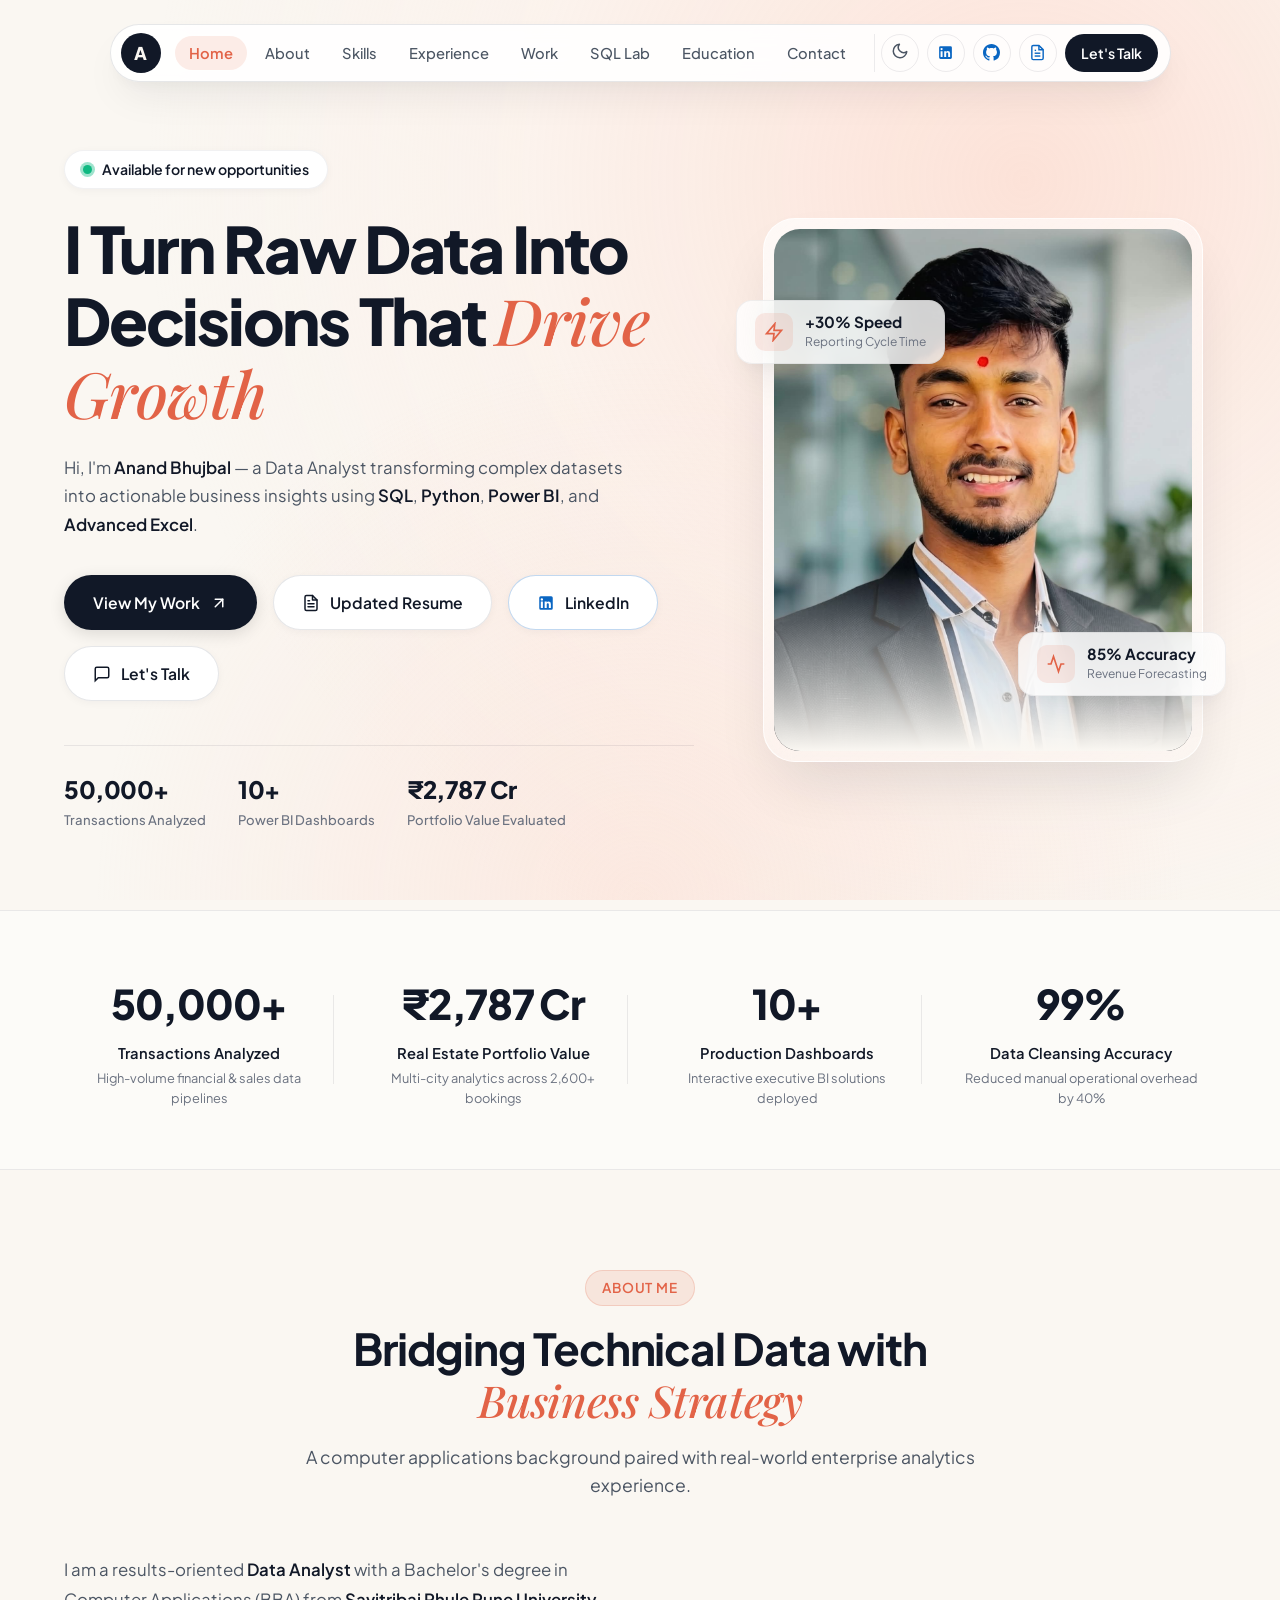
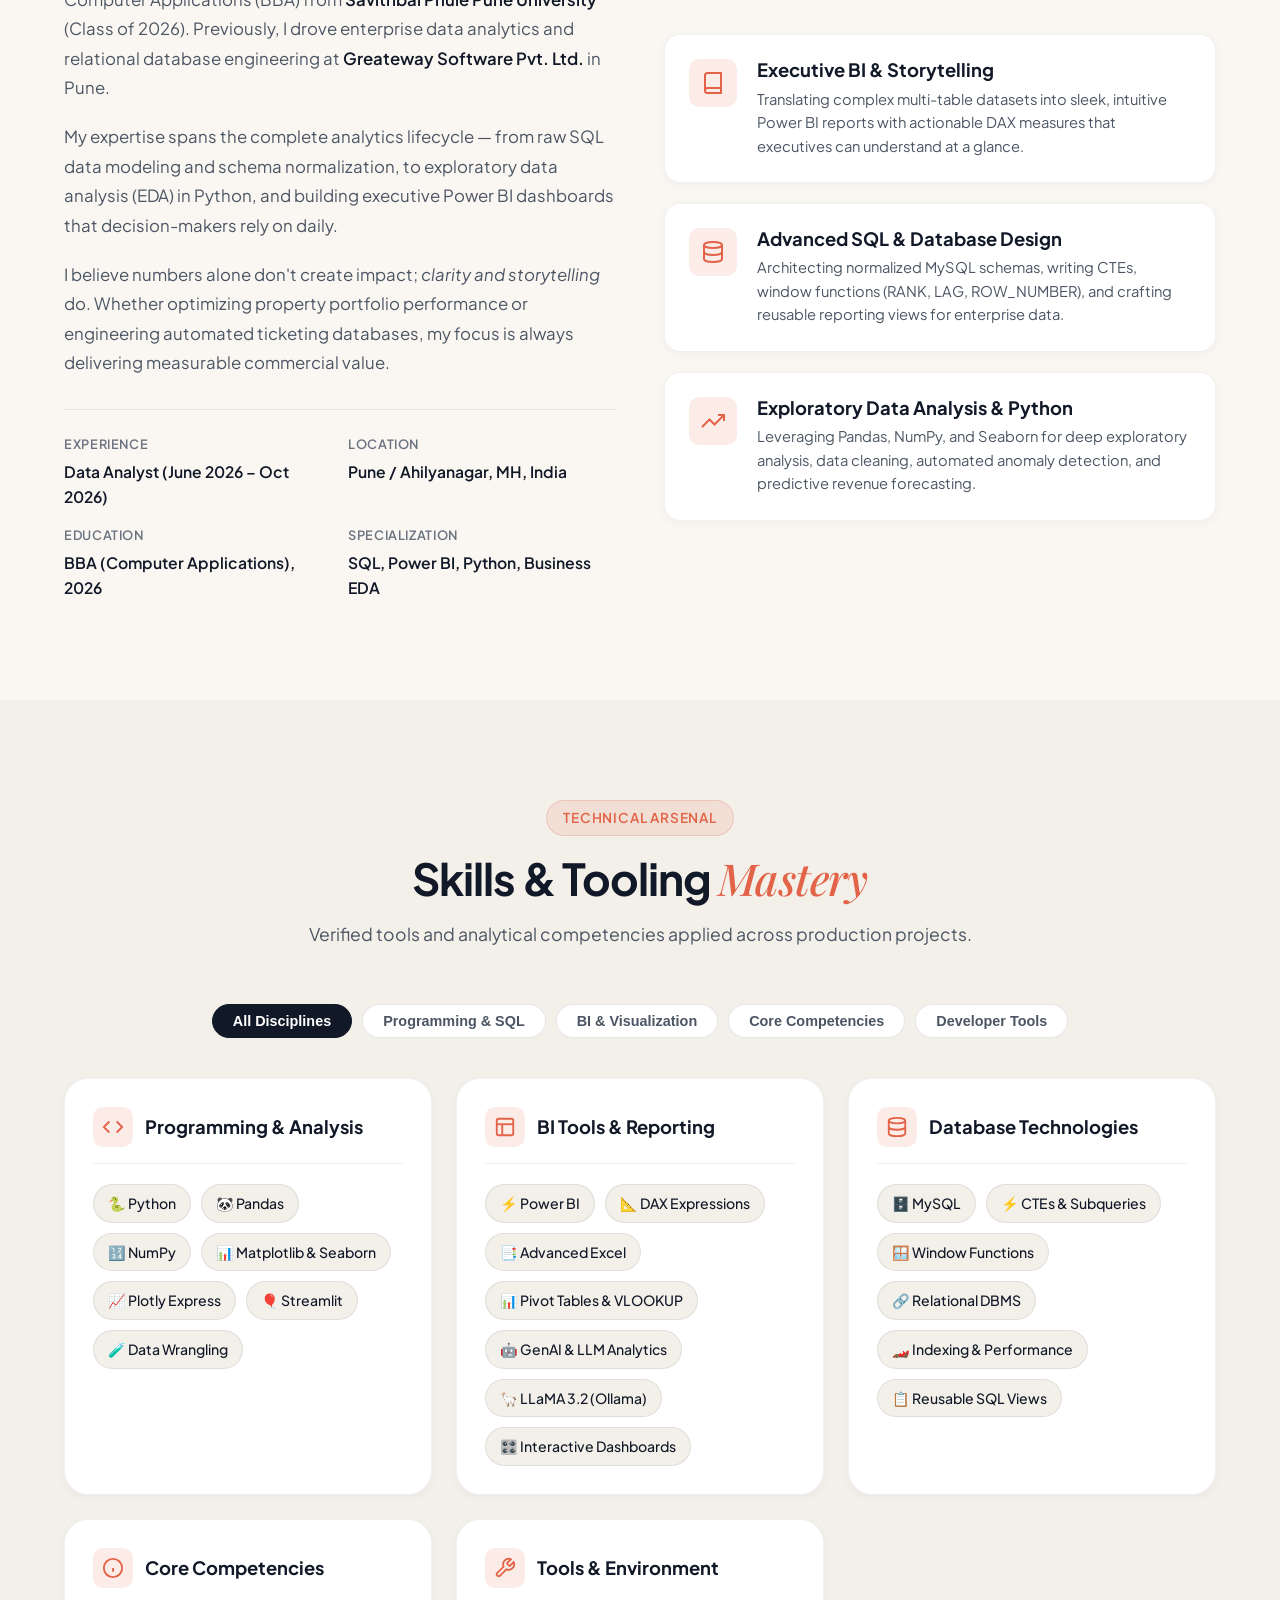
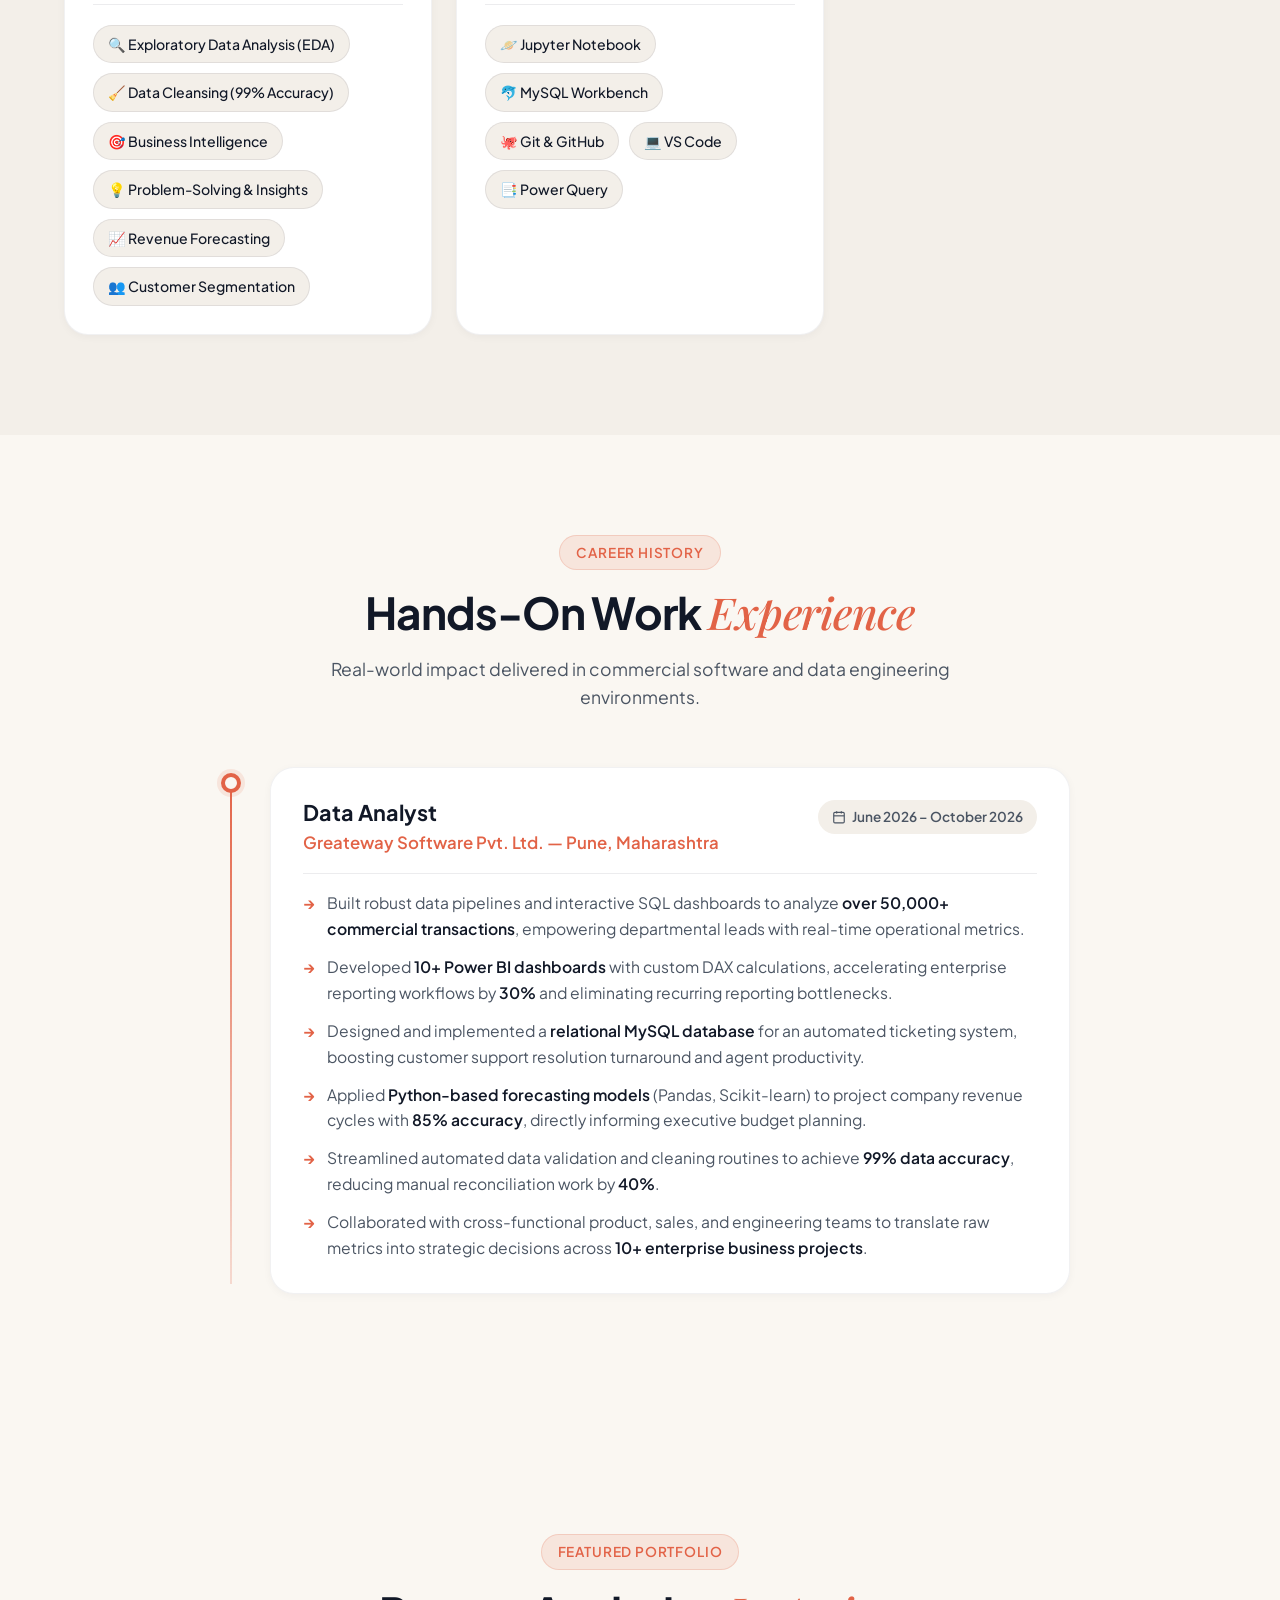
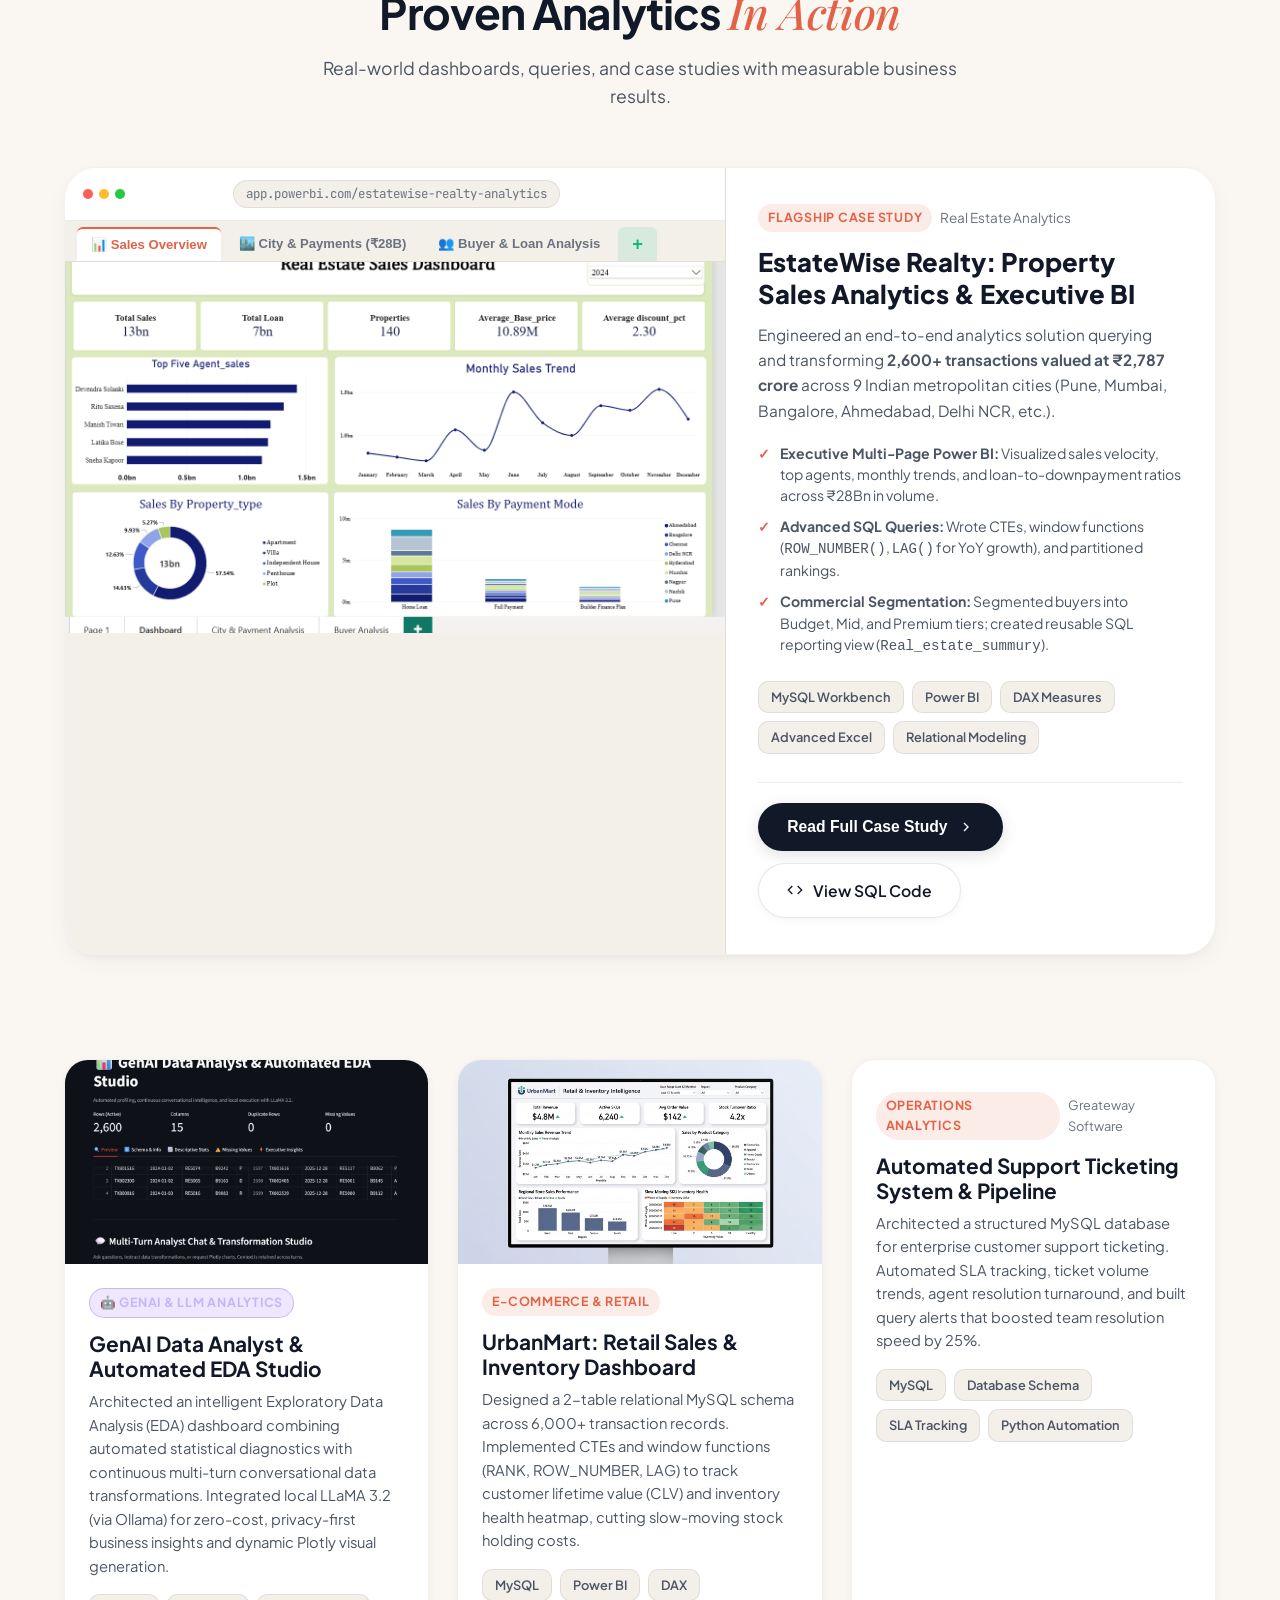
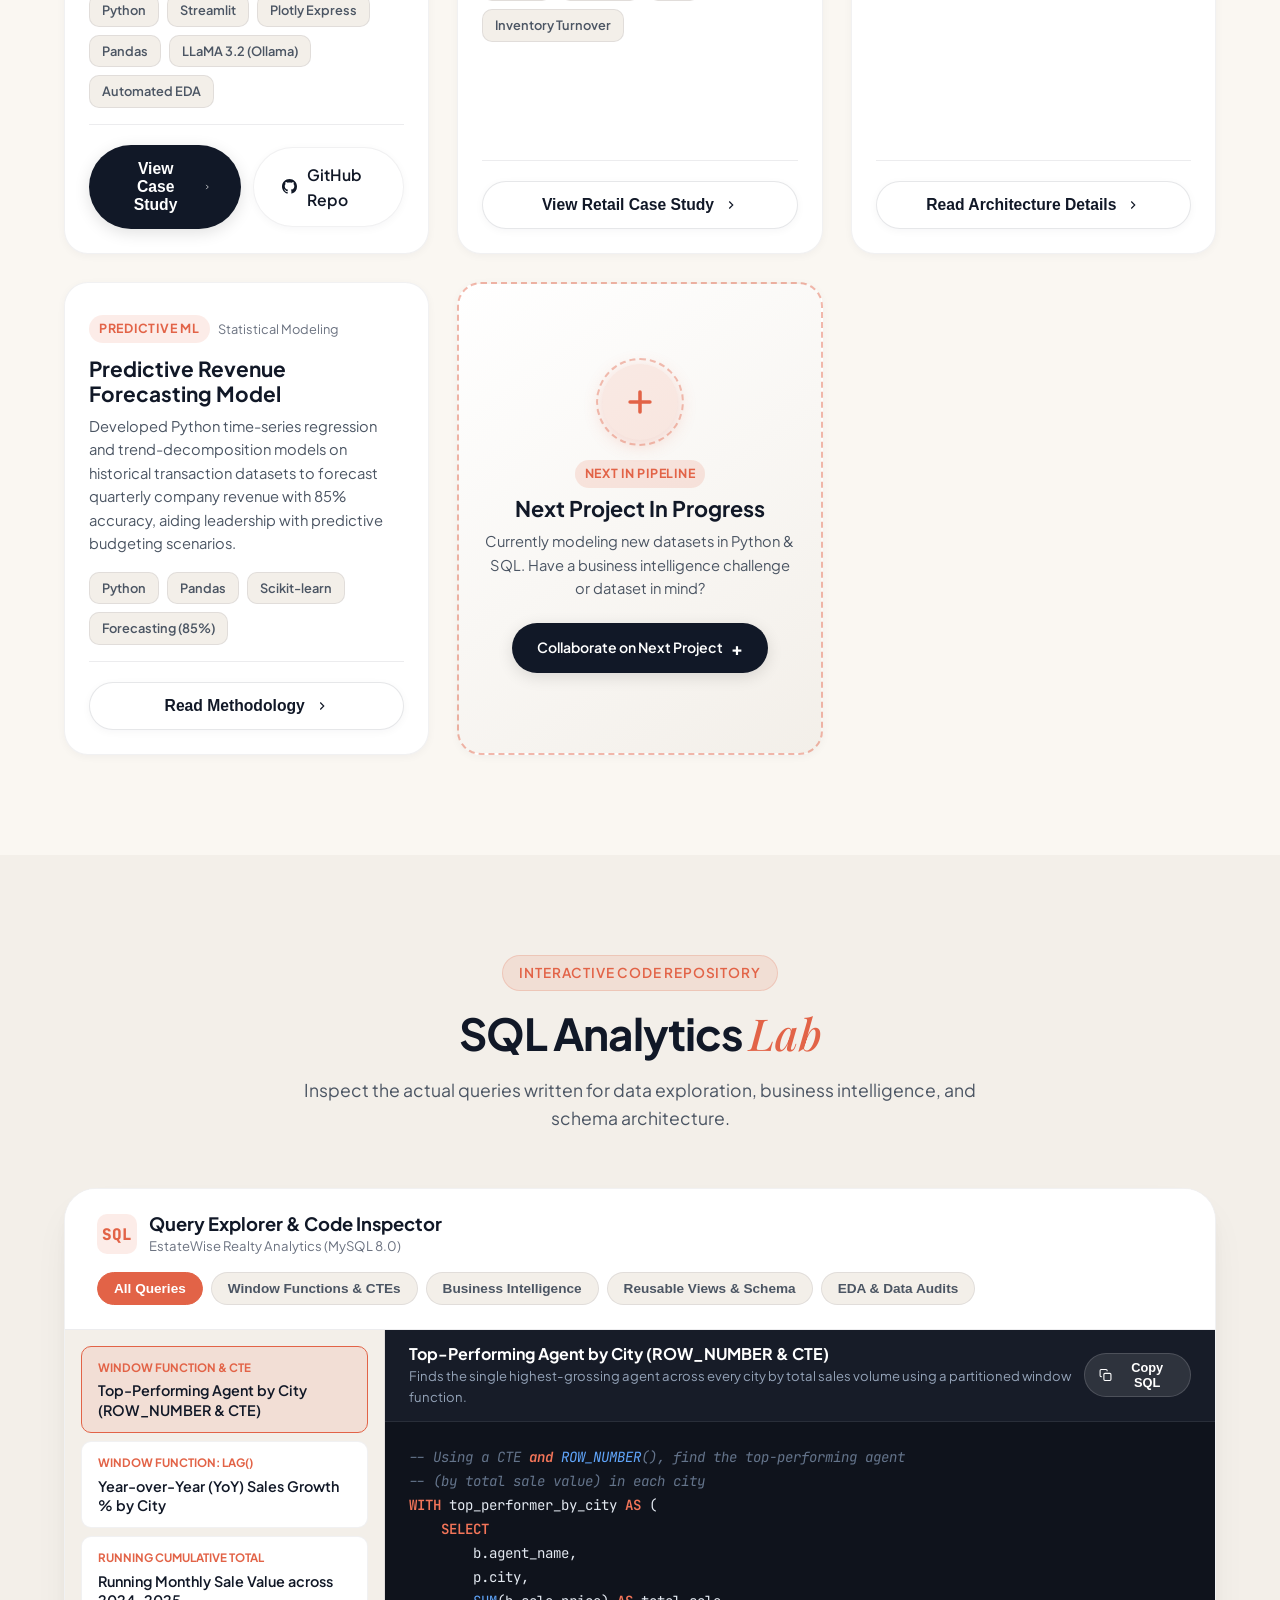
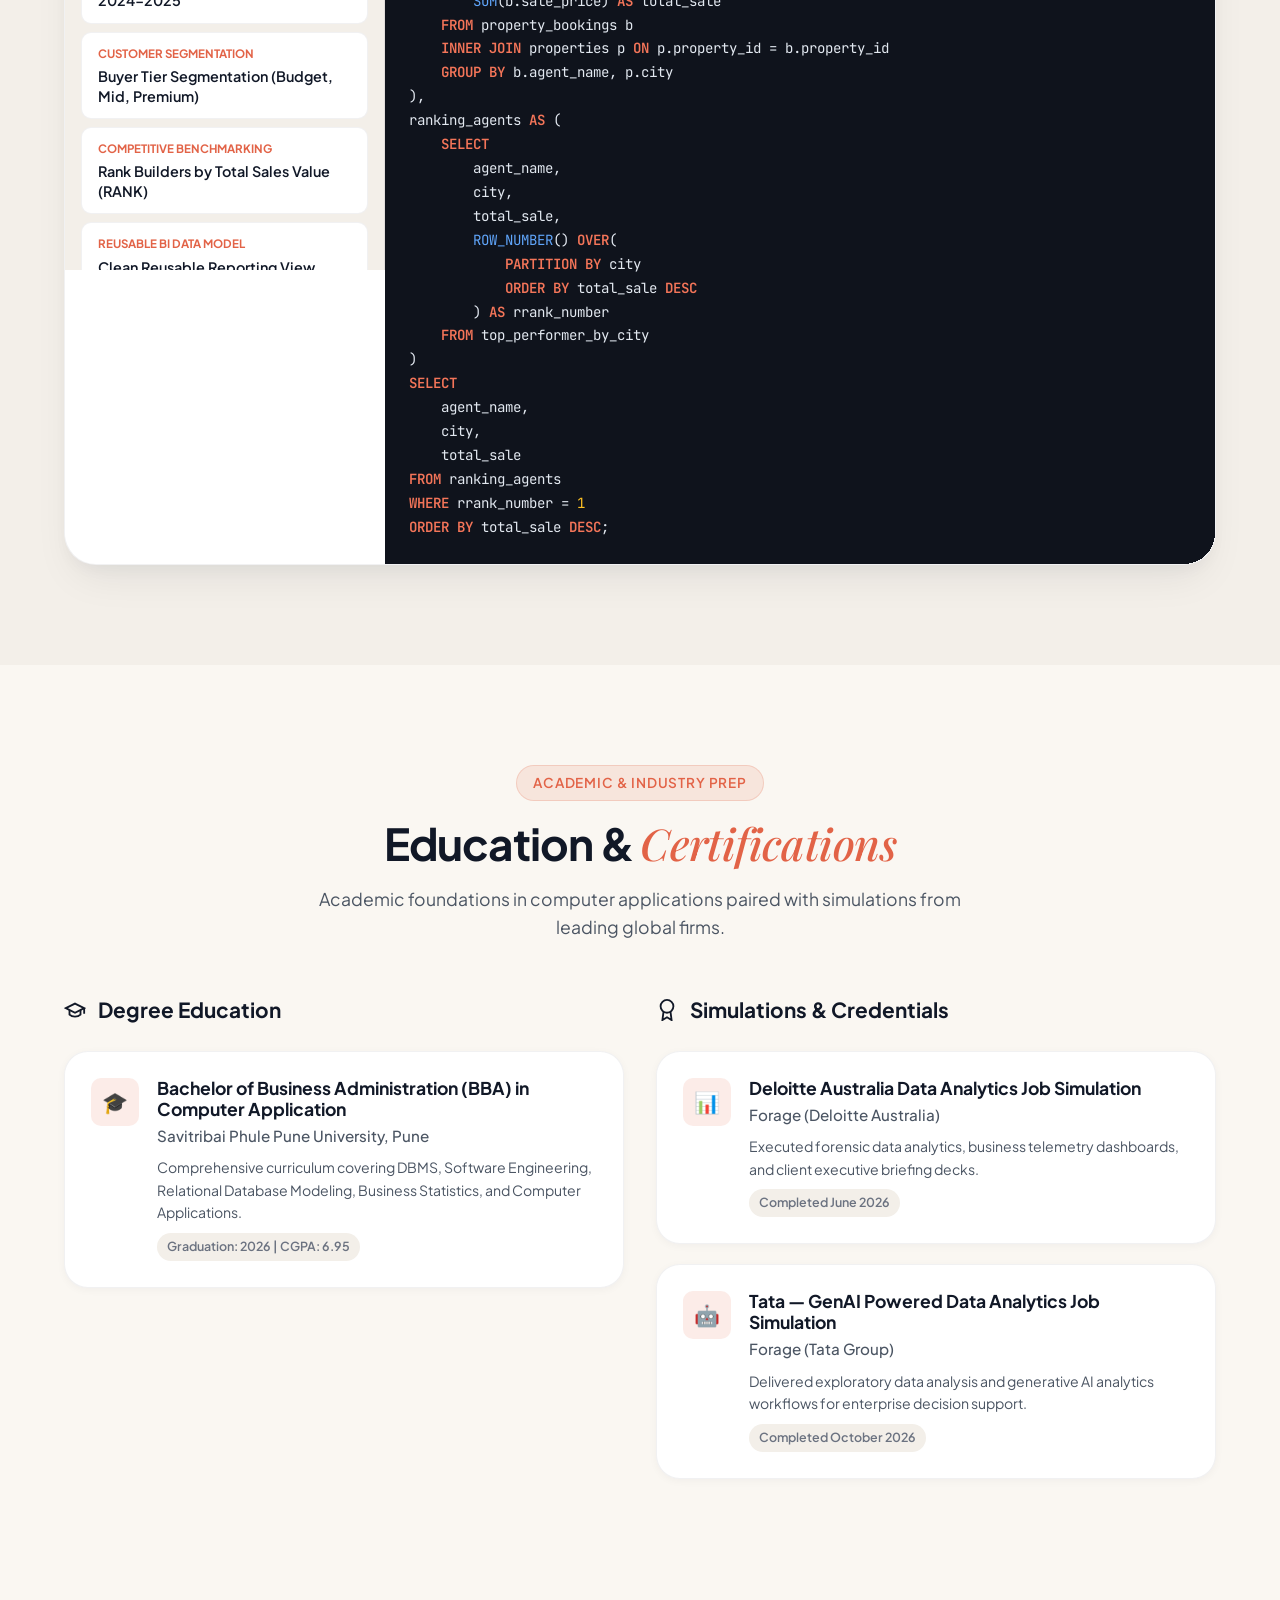
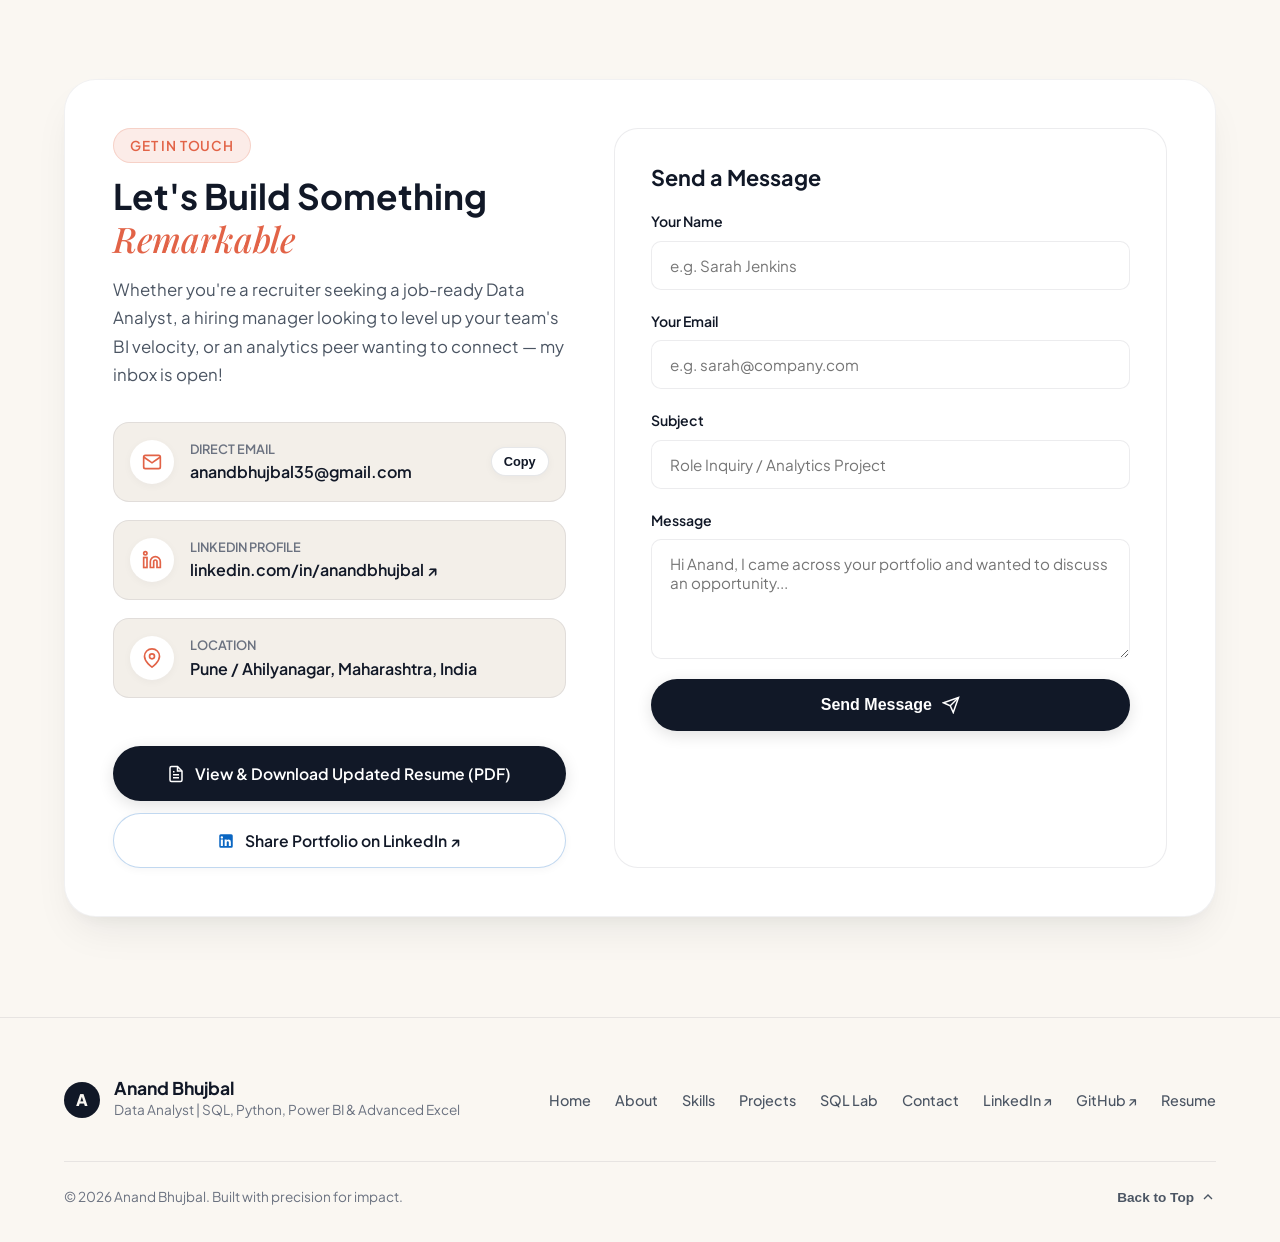
==== commit 7d52d962: "update: refresh resume PDF, update Greateway tenure to June-Oct 2026, and integrate GenAI project" ====
--- a/index.html
+++ b/index.html
@@ -79,6 +79,24 @@
           </svg>
         </a>
 
+        <!-- GitHub Profile Link -->
+        <a href="https://github.com/bhujbal-anand" target="_blank" rel="noopener noreferrer" class="nav-social-btn nav-github-btn" title="GitHub Profile" aria-label="Anand Bhujbal on GitHub">
+          <svg width="17" height="17" viewBox="0 0 24 24" fill="currentColor">
+            <path d="M12 0C5.37 0 0 5.37 0 12c0 5.31 3.435 9.795 8.205 11.385.6.105.825-.255.825-.57 0-.285-.015-1.23-.015-2.235-3.015.555-3.795-.735-4.035-1.41-.135-.345-.72-1.41-1.23-1.695-.42-.225-1.02-.78-.015-.795.945-.015 1.62.87 1.845 1.23 1.08 1.815 2.805 1.305 3.495.99.105-.78.42-1.305.765-1.605-2.67-.3-5.46-1.335-5.46-5.925 0-1.305.465-2.385 1.23-3.225-.12-.3-.54-1.53.12-3.18 0 0 1.005-.315 3.3 1.23.96-.27 1.98-.405 3-.405s2.04.135 3 .405c2.295-1.56 3.3-1.23 3.3-1.23.66 1.65.24 2.88.12 3.18.765.84 1.23 1.905 1.23 3.225 0 4.605-2.805 5.625-5.475 5.925.435.375.81 1.095.81 2.22 0 1.605-.015 2.895-.015 3.3 0 .315.225.69.825.57A12.02 12.02 0 0024 12c0-6.63-5.37-12-12-12z"/>
+          </svg>
+        </a>
+
+        <!-- Updated Resume Link -->
+        <a href="assets/Anand_Bhujbal_Resume.pdf" target="_blank" rel="noopener noreferrer" class="nav-social-btn nav-resume-btn" title="View Updated Resume (PDF)" aria-label="Anand Bhujbal Updated Resume">
+          <svg width="17" height="17" viewBox="0 0 24 24" fill="none" stroke="currentColor" stroke-width="2">
+            <path d="M14 2H6a2 2 0 0 0-2 2v16a2 2 0 0 0 2 2h12a2 2 0 0 0 2-2V8z"></path>
+            <polyline points="14 2 14 8 20 8"></polyline>
+            <line x1="16" y1="13" x2="8" y2="13"></line>
+            <line x1="16" y1="17" x2="8" y2="17"></line>
+            <polyline points="10 9 9 9 8 9"></polyline>
+          </svg>
+        </a>
+
         <!-- CTA Pill -->
         <a href="#contact" class="nav-cta-btn">
           <span>Let's Talk</span>
@@ -132,13 +150,15 @@
                 </svg>
               </a>
 
-              <a href="assets/Anand_Bhujbal_Resume.pdf" download="Anand_Bhujbal_Resume.pdf" class="btn btn-secondary" id="hero-resume-btn">
+              <a href="assets/Anand_Bhujbal_Resume.pdf" target="_blank" rel="noopener noreferrer" class="btn btn-secondary" id="hero-resume-btn" title="View & Download Updated Resume (PDF)">
                 <svg width="18" height="18" viewBox="0 0 24 24" fill="none" stroke="currentColor" stroke-width="2" stroke-linecap="round" stroke-linejoin="round">
-                  <path d="M21 15v4a2 2 0 0 1-2 2H5a2 2 0 0 1-2-2v-4"></path>
-                  <polyline points="7 10 12 15 17 10"></polyline>
-                  <line x1="12" y1="15" x2="12" y2="3"></line>
-                </svg>
-                <span>Download Resume</span>
+                  <path d="M14 2H6a2 2 0 0 0-2 2v16a2 2 0 0 0 2 2h12a2 2 0 0 0 2-2V8z"></path>
+                  <polyline points="14 2 14 8 20 8"></polyline>
+                  <line x1="16" y1="13" x2="8" y2="13"></line>
+                  <line x1="16" y1="17" x2="8" y2="17"></line>
+                  <polyline points="10 9 9 9 8 9"></polyline>
+                </svg>
+                <span>Updated Resume</span>
               </a>
 
               <a href="https://linkedin.com/in/anandbhujbal" target="_blank" rel="noopener noreferrer" class="btn btn-secondary btn-linkedin" id="hero-linkedin-btn" title="Connect on LinkedIn">
@@ -274,7 +294,7 @@
           <!-- Left: Narrative & Metadata -->
           <div class="about-narrative">
             <p>
-              I am a results-oriented <strong>Data Analyst</strong> with a Bachelor's degree in Computer Applications (BBA) from <strong>Savitribai Phule Pune University</strong> (Class of 2026). Currently, I drive data analytics at <strong>Greateway Software Pvt. Ltd.</strong> in Pune.
+              I am a results-oriented <strong>Data Analyst</strong> with a Bachelor's degree in Computer Applications (BBA) from <strong>Savitribai Phule Pune University</strong> (Class of 2026). Previously, I drove enterprise data analytics and relational database engineering at <strong>Greateway Software Pvt. Ltd.</strong> in Pune.
             </p>
             <p>
               My expertise spans the complete analytics lifecycle — from raw SQL data modeling and schema normalization, to exploratory data analysis (EDA) in Python, and building executive Power BI dashboards that decision-makers rely on daily.
@@ -285,8 +305,8 @@
 
             <div class="about-meta-list">
               <div class="about-meta-item">
-                <span class="meta-label">Current Role</span>
-                <span class="meta-value">Data Analyst @ Greateway Software</span>
+                <span class="meta-label">Experience</span>
+                <span class="meta-value">Data Analyst (June 2026 – Oct 2026)</span>
               </div>
               <div class="about-meta-item">
                 <span class="meta-label">Location</span>
@@ -387,8 +407,9 @@
               <span class="skill-chip">🐍 Python</span>
               <span class="skill-chip">🐼 Pandas</span>
               <span class="skill-chip">🔢 NumPy</span>
-              <span class="skill-chip">📊 Matplotlib</span>
-              <span class="skill-chip">📈 Seaborn</span>
+              <span class="skill-chip">📊 Matplotlib & Seaborn</span>
+              <span class="skill-chip">📈 Plotly Express</span>
+              <span class="skill-chip">🎈 Streamlit</span>
               <span class="skill-chip">🧪 Data Wrangling</span>
             </div>
           </div>
@@ -410,7 +431,8 @@
               <span class="skill-chip">📐 DAX Expressions</span>
               <span class="skill-chip">📑 Advanced Excel</span>
               <span class="skill-chip">📊 Pivot Tables & VLOOKUP</span>
-              <span class="skill-chip">🤖 Generative AI for Business</span>
+              <span class="skill-chip">🤖 GenAI & LLM Analytics</span>
+              <span class="skill-chip">🦙 LLaMA 3.2 (Ollama)</span>
               <span class="skill-chip">🎛️ Interactive Dashboards</span>
             </div>
           </div>
@@ -512,7 +534,7 @@
                     <line x1="8" y1="2" x2="8" y2="6"></line>
                     <line x1="3" y1="10" x2="21" y2="10"></line>
                   </svg>
-                  <span>July 2026 – Present</span>
+                  <span>June 2026 – October 2026</span>
                 </div>
               </div>
 
@@ -693,6 +715,60 @@
           <!-- Secondary Projects Grid -->
           <div class="secondary-projects-grid">
             
+            <!-- PROJECT: GenAI Data Analyst & Automated EDA Studio -->
+            <div class="secondary-project-card">
+              <div class="secondary-card-img-wrap" data-zoom-src="assets/dashboards/genai-data-analyst.png" data-caption="GenAI Automated Data Analyst & EDA Studio (Streamlit, Pandas, Plotly & LLaMA 3.2)">
+                <img 
+                  src="assets/dashboards/genai-data-analyst.png" 
+                  alt="GenAI Data Analyst and Automated EDA Studio Interface" 
+                  class="secondary-card-img"
+                  loading="lazy"
+                >
+                <div class="zoom-overlay-hint">
+                  <svg width="14" height="14" viewBox="0 0 24 24" fill="none" stroke="currentColor" stroke-width="2">
+                    <circle cx="11" cy="11" r="8"></circle>
+                    <line x1="21" y1="21" x2="16.65" y2="16.65"></line>
+                  </svg>
+                  <span>Click to Zoom</span>
+                </div>
+              </div>
+
+              <div class="secondary-card-body">
+                <div>
+                  <div class="project-meta-top">
+                    <span class="project-badge" style="background: rgba(139, 92, 246, 0.15); color: #c4b5fd; border: 1px solid rgba(139, 92, 246, 0.35);">🤖 GenAI & LLM Analytics</span>
+                  </div>
+                  <h3 style="font-size: 1.3rem; margin-bottom: 8px;">GenAI Data Analyst & Automated EDA Studio</h3>
+                  <p style="font-size: 0.92rem; color: var(--text-secondary); margin-bottom: 16px; line-height: 1.6;">
+                    Architected an intelligent Exploratory Data Analysis (EDA) dashboard combining automated statistical diagnostics with continuous multi-turn conversational data transformations. Integrated local LLaMA 3.2 (via Ollama) for zero-cost, privacy-first business insights and dynamic Plotly visual generation.
+                  </p>
+                  <div class="project-tech-tags" style="margin-bottom: 16px;">
+                    <span class="tech-tag">Python</span>
+                    <span class="tech-tag">Streamlit</span>
+                    <span class="tech-tag">Plotly Express</span>
+                    <span class="tech-tag">Pandas</span>
+                    <span class="tech-tag">LLaMA 3.2 (Ollama)</span>
+                    <span class="tech-tag">Automated EDA</span>
+                  </div>
+                </div>
+
+                <div class="project-actions-row">
+                  <button class="btn btn-primary" style="flex: 1;" data-modal-target="modal-genai-analyst">
+                    <span>View Case Study</span>
+                    <svg width="14" height="14" viewBox="0 0 24 24" fill="none" stroke="currentColor" stroke-width="2">
+                      <polyline points="9 18 15 12 9 6"></polyline>
+                    </svg>
+                  </button>
+                  <a href="https://github.com/bhujbal-anand/genai-data-analyst" target="_blank" rel="noopener noreferrer" class="btn btn-secondary btn-github" style="flex: 1; justify-content: center;" title="View Source Code on GitHub">
+                    <svg width="15" height="15" viewBox="0 0 24 24" fill="currentColor">
+                      <path d="M12 0C5.37 0 0 5.37 0 12c0 5.31 3.435 9.795 8.205 11.385.6.105.825-.255.825-.57 0-.285-.015-1.23-.015-2.235-3.015.555-3.795-.735-4.035-1.41-.135-.345-.72-1.41-1.23-1.695-.42-.225-1.02-.78-.015-.795.945-.015 1.62.87 1.845 1.23 1.08 1.815 2.805 1.305 3.495.99.105-.78.42-1.305.765-1.605-2.67-.3-5.46-1.335-5.46-5.925 0-1.305.465-2.385 1.23-3.225-.12-.3-.54-1.53.12-3.18 0 0 1.005-.315 3.3 1.23.96-.27 1.98-.405 3-.405s2.04.135 3 .405c2.295-1.56 3.3-1.23 3.3-1.23.66 1.65.24 2.88.12 3.18.765.84 1.23 1.905 1.23 3.225 0 4.605-2.805 5.625-5.475 5.925.435.375.81 1.095.81 2.22 0 1.605-.015 2.895-.015 3.3 0 .315.225.69.825.57A12.02 12.02 0 0024 12c0-6.63-5.37-12-12-12z"/>
+                    </svg>
+                    <span>GitHub Repo</span>
+                  </a>
+                </div>
+              </div>
+            </div>
+
             <!-- PROJECT 2: UrbanMart Retail Dashboard -->
             <div class="secondary-project-card">
               <div class="secondary-card-img-wrap" data-zoom-src="assets/dashboards/urbanmart-dashboard.jpg" data-caption="UrbanMart — Retail Sales & Inventory Optimization Dashboard (Power BI & MySQL)">
@@ -922,7 +998,7 @@
                 <p style="font-size: 0.88rem; color: var(--text-secondary); margin-bottom: 8px;">
                   Comprehensive curriculum covering DBMS, Software Engineering, Relational Database Modeling, Business Statistics, and Computer Applications.
                 </p>
-                <span class="edu-tag-date">Graduation: 2026</span>
+                <span class="edu-tag-date">Graduation: 2026 | CGPA: 6.95</span>
               </div>
             </div>
           </div>
@@ -950,14 +1026,14 @@
             </div>
 
             <div class="edu-card">
-              <div class="edu-icon-wrap">🏷️</div>
+              <div class="edu-icon-wrap">🤖</div>
               <div class="edu-info">
-                <h4>Data Labeling & Quality Assurance Simulation</h4>
-                <div class="edu-org">Forage Academy</div>
+                <h4>Tata — GenAI Powered Data Analytics Job Simulation</h4>
+                <div class="edu-org">Forage (Tata Group)</div>
                 <p style="font-size: 0.88rem; color: var(--text-secondary); margin-bottom: 8px;">
-                  Hands-on data categorization, annotation rigor, data cleansing guidelines, and high-accuracy labeling for ML pipelines.
+                  Delivered exploratory data analysis and generative AI analytics workflows for enterprise decision support.
                 </p>
-                <span class="edu-tag-date">Completed June 2026</span>
+                <span class="edu-tag-date">Completed October 2026</span>
               </div>
             </div>
           </div>
@@ -1034,13 +1110,15 @@
 
             <!-- Download Resume & Share on LinkedIn -->
             <div style="padding-top: 16px; display: flex; flex-direction: column; gap: 12px;">
-              <a href="assets/Anand_Bhujbal_Resume.pdf" download="Anand_Bhujbal_Resume.pdf" class="btn btn-primary" style="width: 100%;">
+              <a href="assets/Anand_Bhujbal_Resume.pdf" target="_blank" rel="noopener noreferrer" class="btn btn-primary" style="width: 100%;">
                 <svg width="18" height="18" viewBox="0 0 24 24" fill="none" stroke="currentColor" stroke-width="2">
-                  <path d="M21 15v4a2 2 0 0 1-2 2H5a2 2 0 0 1-2-2v-4"></path>
-                  <polyline points="7 10 12 15 17 10"></polyline>
-                  <line x1="12" y1="15" x2="12" y2="3"></line>
-                </svg>
-                <span>Download Verified Resume (PDF)</span>
+                  <path d="M14 2H6a2 2 0 0 0-2 2v16a2 2 0 0 0 2 2h12a2 2 0 0 0 2-2V8z"></path>
+                  <polyline points="14 2 14 8 20 8"></polyline>
+                  <line x1="16" y1="13" x2="8" y2="13"></line>
+                  <line x1="16" y1="17" x2="8" y2="17"></line>
+                  <polyline points="10 9 9 9 8 9"></polyline>
+                </svg>
+                <span>View & Download Updated Resume (PDF)</span>
               </a>
 
               <a href="https://www.linkedin.com/sharing/share-offsite/?url=https://bhujbal-anand.github.io/portfolio/" target="_blank" rel="noopener noreferrer" class="btn btn-secondary btn-linkedin" style="width: 100%;">
@@ -1116,6 +1194,7 @@
           <li><a href="#sql-lab">SQL Lab</a></li>
           <li><a href="#contact">Contact</a></li>
           <li><a href="https://linkedin.com/in/anandbhujbal" target="_blank" rel="noopener noreferrer">LinkedIn ↗</a></li>
+          <li><a href="https://github.com/bhujbal-anand" target="_blank" rel="noopener noreferrer">GitHub ↗</a></li>
           <li><a href="assets/Anand_Bhujbal_Resume.pdf" download>Resume</a></li>
         </ul>
       </div>
@@ -1251,6 +1330,54 @@
     </div>
   </div>
 
+  <!-- MODAL: GenAI Data Analyst & Automated EDA Studio -->
+  <div class="modal-overlay" id="modal-genai-analyst" role="dialog" aria-modal="true">
+    <div class="modal-content-card">
+      <button class="modal-close-btn" aria-label="Close Modal">✕</button>
+      <div class="modal-body">
+        <span class="project-badge" style="background: rgba(139, 92, 246, 0.15); color: #c4b5fd; border: 1px solid rgba(139, 92, 246, 0.35);">GenAI & Conversational Analytics</span>
+        <h2 style="font-size: 1.8rem; margin: 12px 0;">GenAI Data Analyst & Automated EDA Studio</h2>
+        <p style="color: var(--text-secondary); margin-bottom: 24px; font-size: 1.05rem;">
+          Autonomous statistical profiling, multi-turn conversational transformations, and privacy-first local LLM inference powered by LLaMA 3.2.
+        </p>
+
+        <h3 style="font-size: 1.25rem; margin-top: 24px; margin-bottom: 10px;">1. Problem & Architecture Overview</h3>
+        <p style="font-size: 0.95rem; line-height: 1.7; margin-bottom: 16px;">
+          Traditional Exploratory Data Analysis (EDA) requires writing repetitive Pandas scripts, manual schema checks, and hardcoded visualization code. This project addresses the bottleneck by creating an automated analytics workspace where users can upload any tabular dataset (e.g., CSV, Excel) and instantly receive comprehensive diagnostics or converse with their data in plain English.
+        </p>
+
+        <h3 style="font-size: 1.25rem; margin-top: 24px; margin-bottom: 10px;">2. Core Capabilities & Engineering</h3>
+        <ul style="padding-left: 20px; font-size: 0.95rem; line-height: 1.7; color: var(--text-secondary); margin-bottom: 16px;">
+          <li><strong>Automated Statistical Diagnostics:</strong> Real-time profiling computing active row count, column dimensions, duplicate detection, missing value percentages, data type schemas, and complete descriptive statistics.</li>
+          <li><strong>Multi-Turn Conversational Studio:</strong> Translates natural language prompts into Pandas expressions and Plotly visualizations while preserving conversational context across turns.</li>
+          <li><strong>Local LLM Execution (LLaMA 3.2 via Ollama):</strong> Runs 100% offline and locally on the analyst's machine, ensuring absolute enterprise data privacy without incurring third-party API token fees.</li>
+          <li><strong>Session State Version Control:</strong> Built an in-memory stack tracking data transformation history with one-click "Undo" rollback functionality to revert modifications without data loss.</li>
+          <li><strong>Dynamic Interactive Filtering:</strong> Auto-populates reactive sidebar multiselects for categorical features and numerical range sliders for continuous metrics.</li>
+        </ul>
+
+        <h3 style="font-size: 1.25rem; margin-top: 24px; margin-bottom: 10px;">3. Tech Stack & Tools</h3>
+        <div class="project-tech-tags" style="margin-bottom: 24px;">
+          <span class="tech-tag">Python 3.10+</span>
+          <span class="tech-tag">Streamlit</span>
+          <span class="tech-tag">Pandas</span>
+          <span class="tech-tag">Plotly Express</span>
+          <span class="tech-tag">Meta LLaMA 3.2</span>
+          <span class="tech-tag">Ollama API</span>
+          <span class="tech-tag">Git & GitHub</span>
+        </div>
+
+        <div style="display: flex; gap: 12px; margin-top: 24px; flex-wrap: wrap;">
+          <a href="https://github.com/bhujbal-anand/genai-data-analyst" target="_blank" rel="noopener noreferrer" class="btn btn-primary">
+            <svg width="16" height="16" viewBox="0 0 24 24" fill="currentColor">
+              <path d="M12 0C5.37 0 0 5.37 0 12c0 5.31 3.435 9.795 8.205 11.385.6.105.825-.255.825-.57 0-.285-.015-1.23-.015-2.235-3.015.555-3.795-.735-4.035-1.41-.135-.345-.72-1.41-1.23-1.695-.42-.225-1.02-.78-.015-.795.945-.015 1.62.87 1.845 1.23 1.08 1.815 2.805 1.305 3.495.99.105-.78.42-1.305.765-1.605-2.67-.3-5.46-1.335-5.46-5.925 0-1.305.465-2.385 1.23-3.225-.12-.3-.54-1.53.12-3.18 0 0 1.005-.315 3.3 1.23.96-.27 1.98-.405 3-.405s2.04.135 3 .405c2.295-1.56 3.3-1.23 3.3-1.23.66 1.65.24 2.88.12 3.18.765.84 1.23 1.905 1.23 3.225 0 4.605-2.805 5.625-5.475 5.925.435.375.81 1.095.81 2.22 0 1.605-.015 2.895-.015 3.3 0 .315.225.69.825.57A12.02 12.02 0 0024 12c0-6.63-5.37-12-12-12z"/>
+            </svg>
+            <span>Explore Code on GitHub</span>
+          </a>
+        </div>
+      </div>
+    </div>
+  </div>
+
   <!-- =====================================================================
        LIGHTBOX MODAL FOR DASHBOARD ZOOM
        ===================================================================== -->
--- a/styles.css
+++ b/styles.css
@@ -2283,4 +2283,37 @@
   flex-shrink: 0;
 }
 
-
+.btn-github {
+  color: var(--text-primary);
+  border-color: var(--border-card);
+  background: var(--bg-card);
+  transition: all var(--transition-fast);
+}
+
+.btn-github:hover {
+  border-color: var(--primary);
+  color: var(--primary);
+  background: rgba(226, 99, 71, 0.08);
+  transform: translateY(-2px);
+  box-shadow: var(--shadow-sm);
+}
+
+.btn-github svg {
+  flex-shrink: 0;
+}
+
+.nav-github-btn:hover {
+  background: rgba(226, 99, 71, 0.12) !important;
+  border-color: var(--primary) !important;
+  color: var(--primary) !important;
+}
+
+.nav-resume-btn:hover {
+  background: rgba(226, 99, 71, 0.12) !important;
+  border-color: var(--primary) !important;
+  color: var(--primary) !important;
+}
+
+
+
+
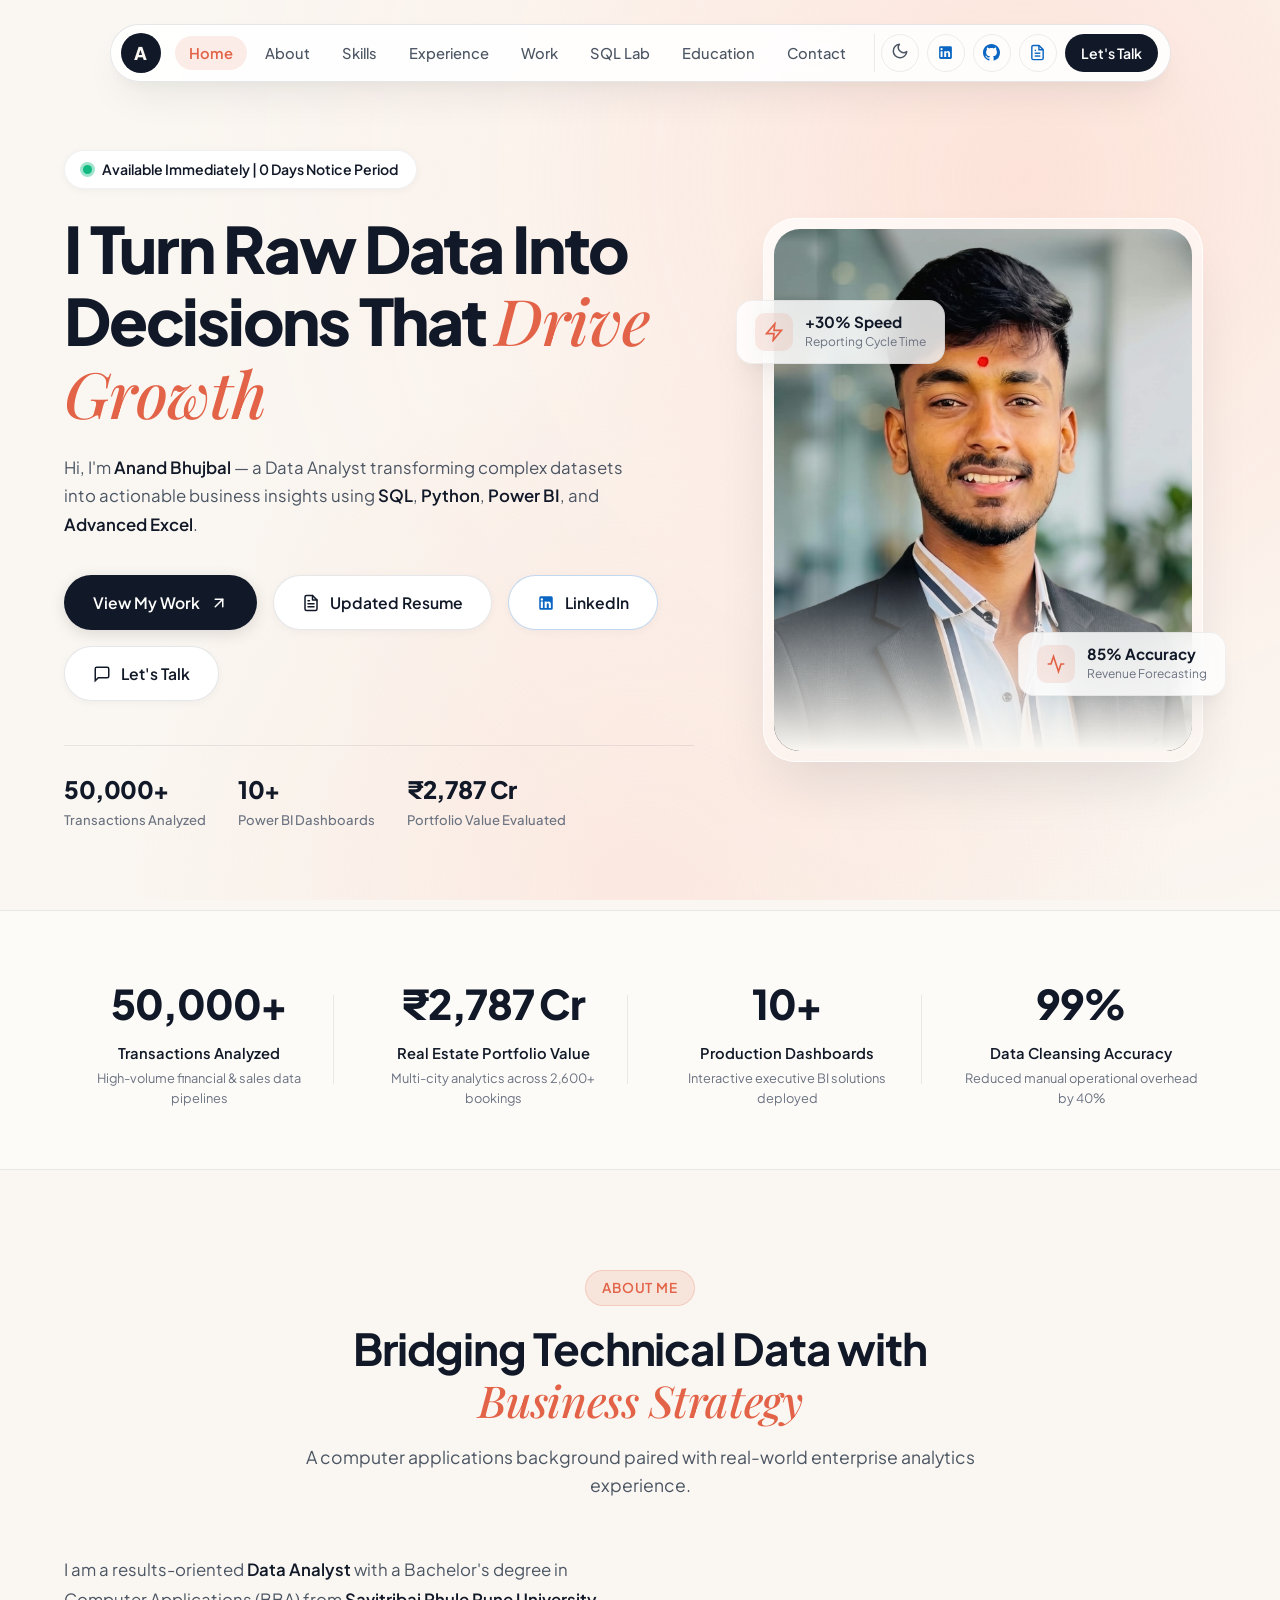
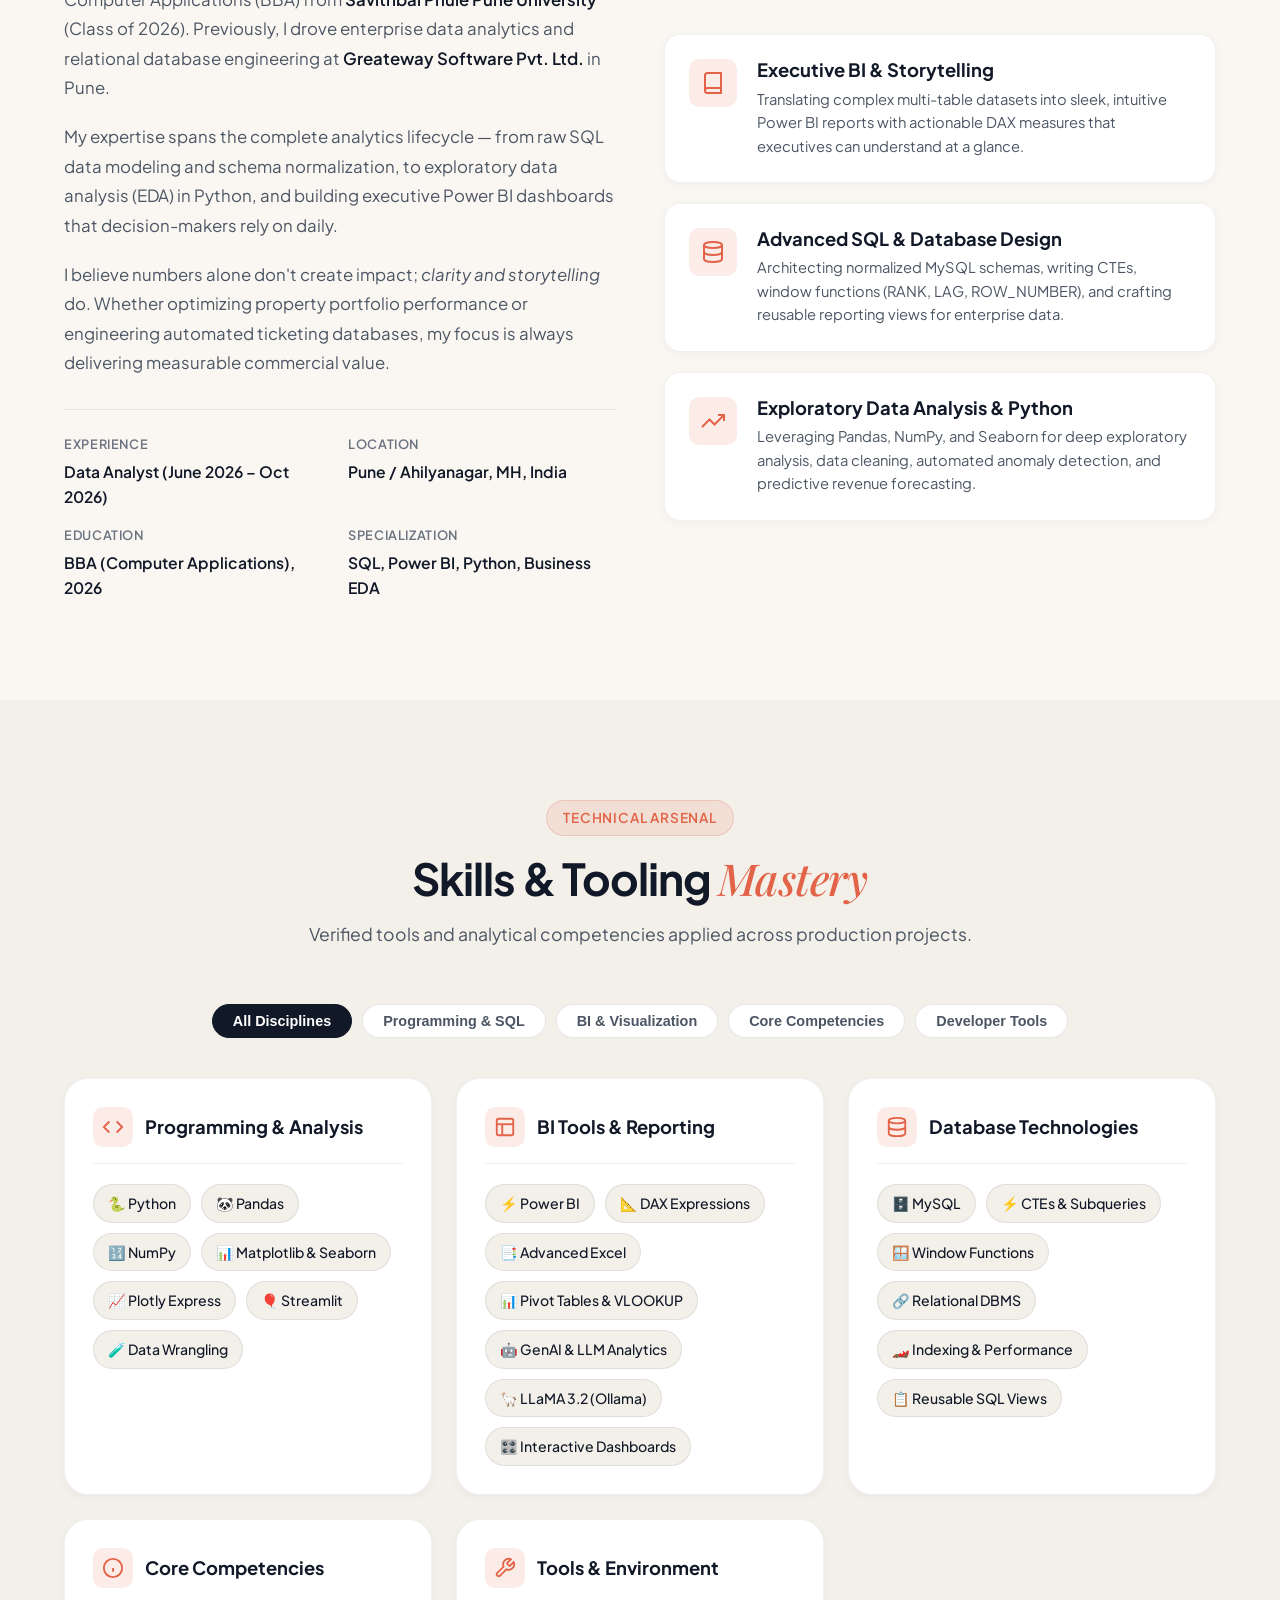
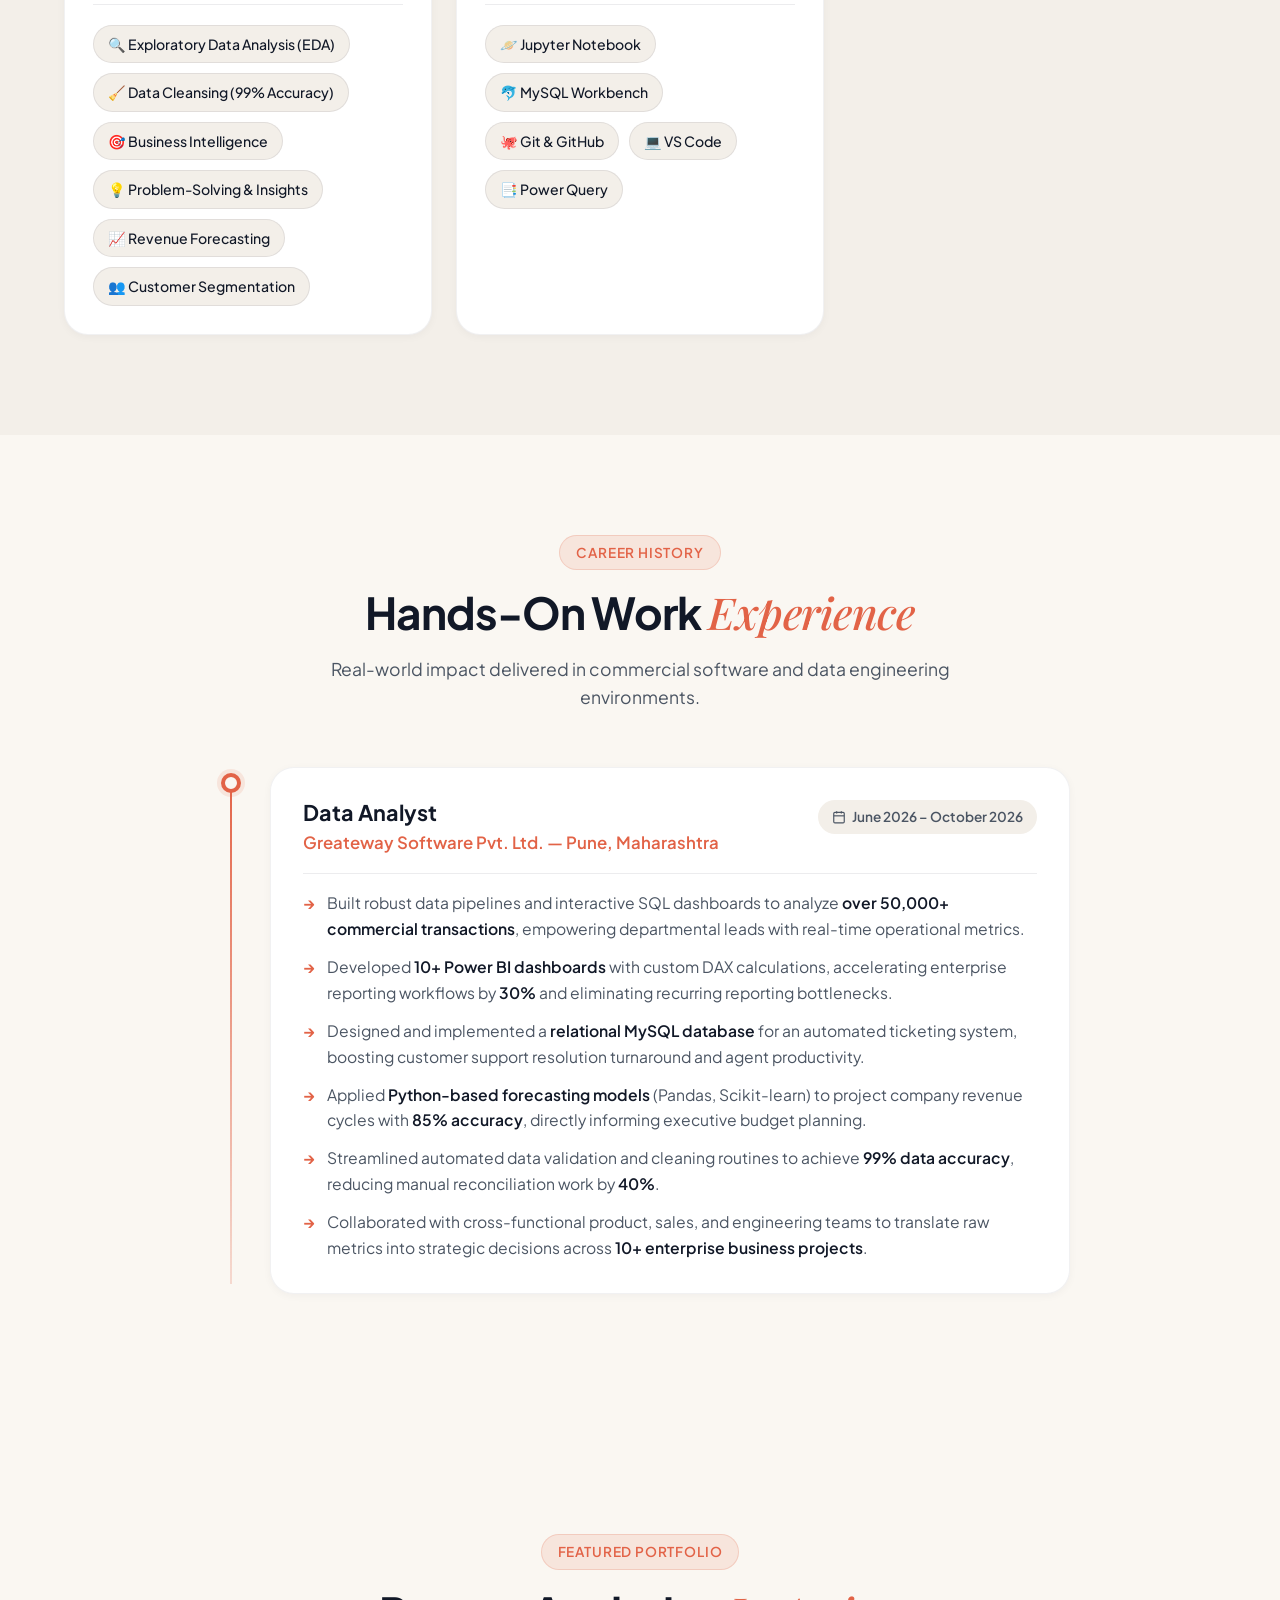
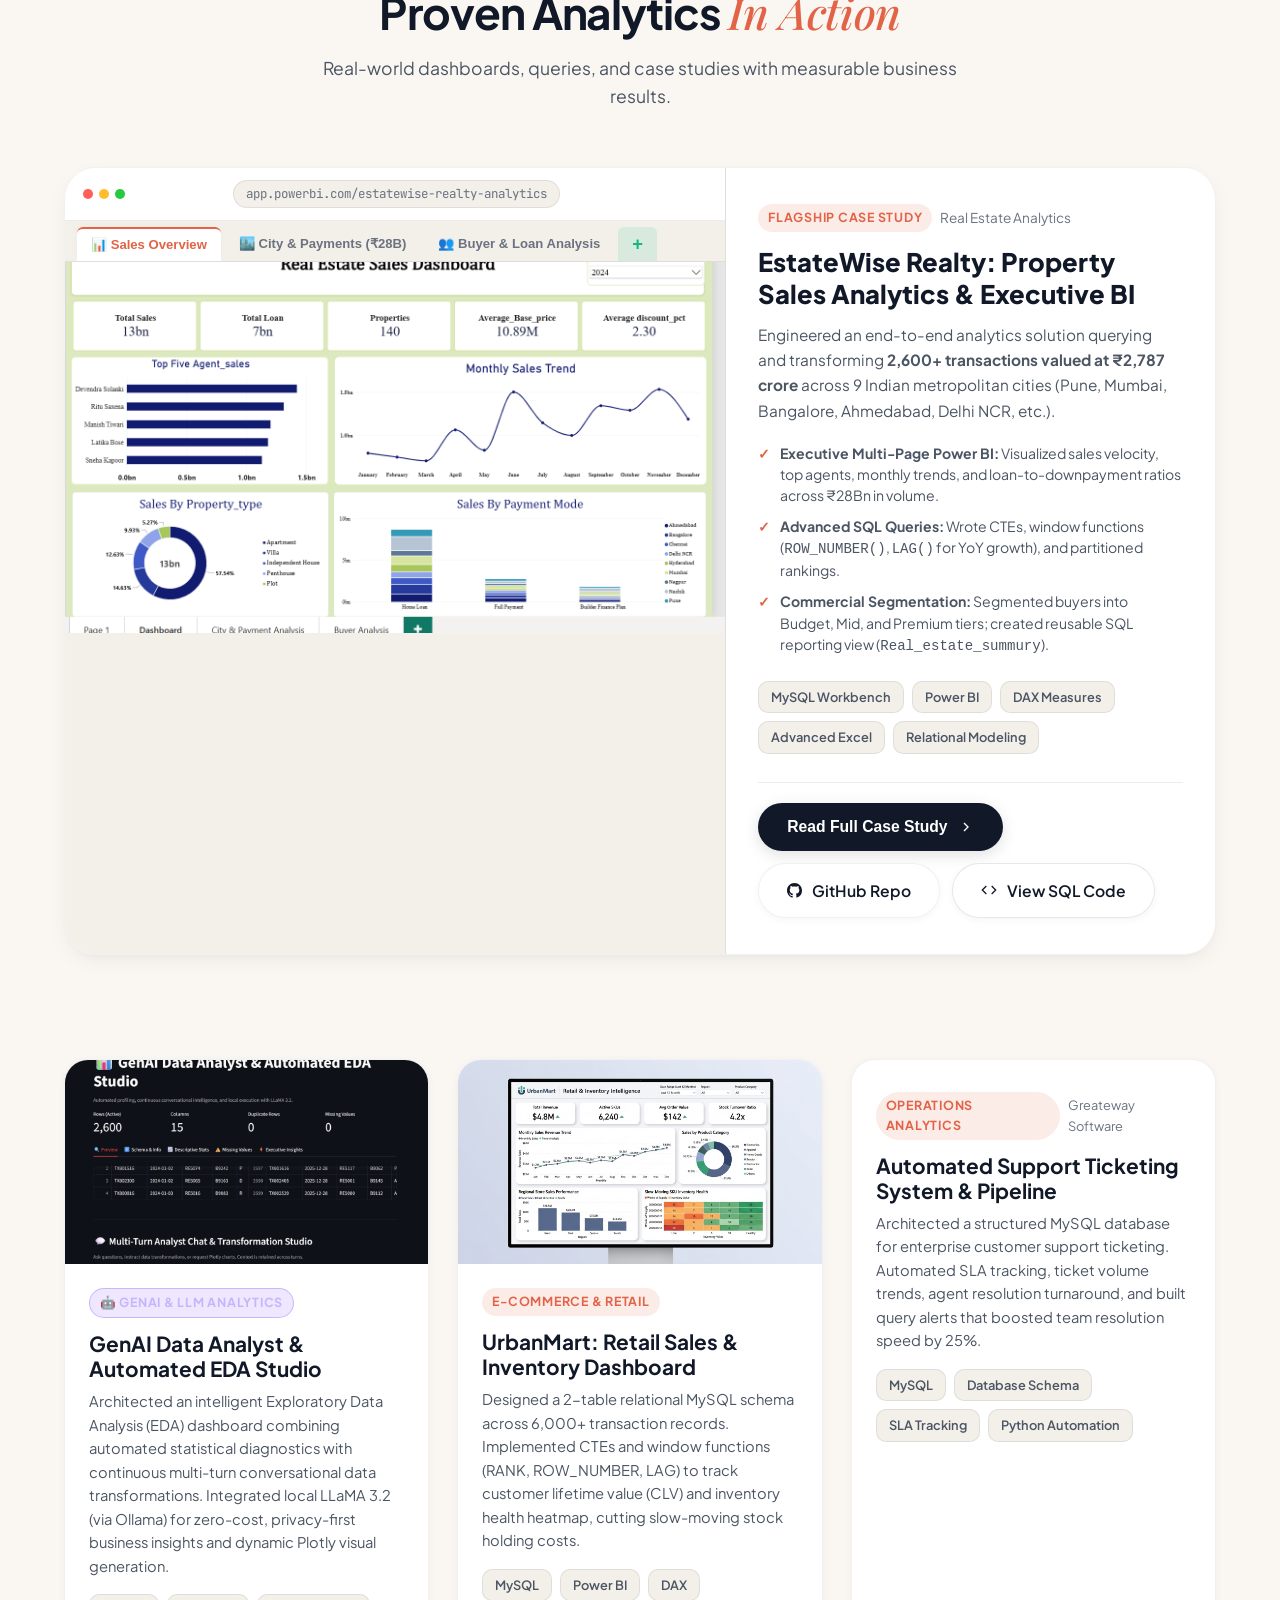
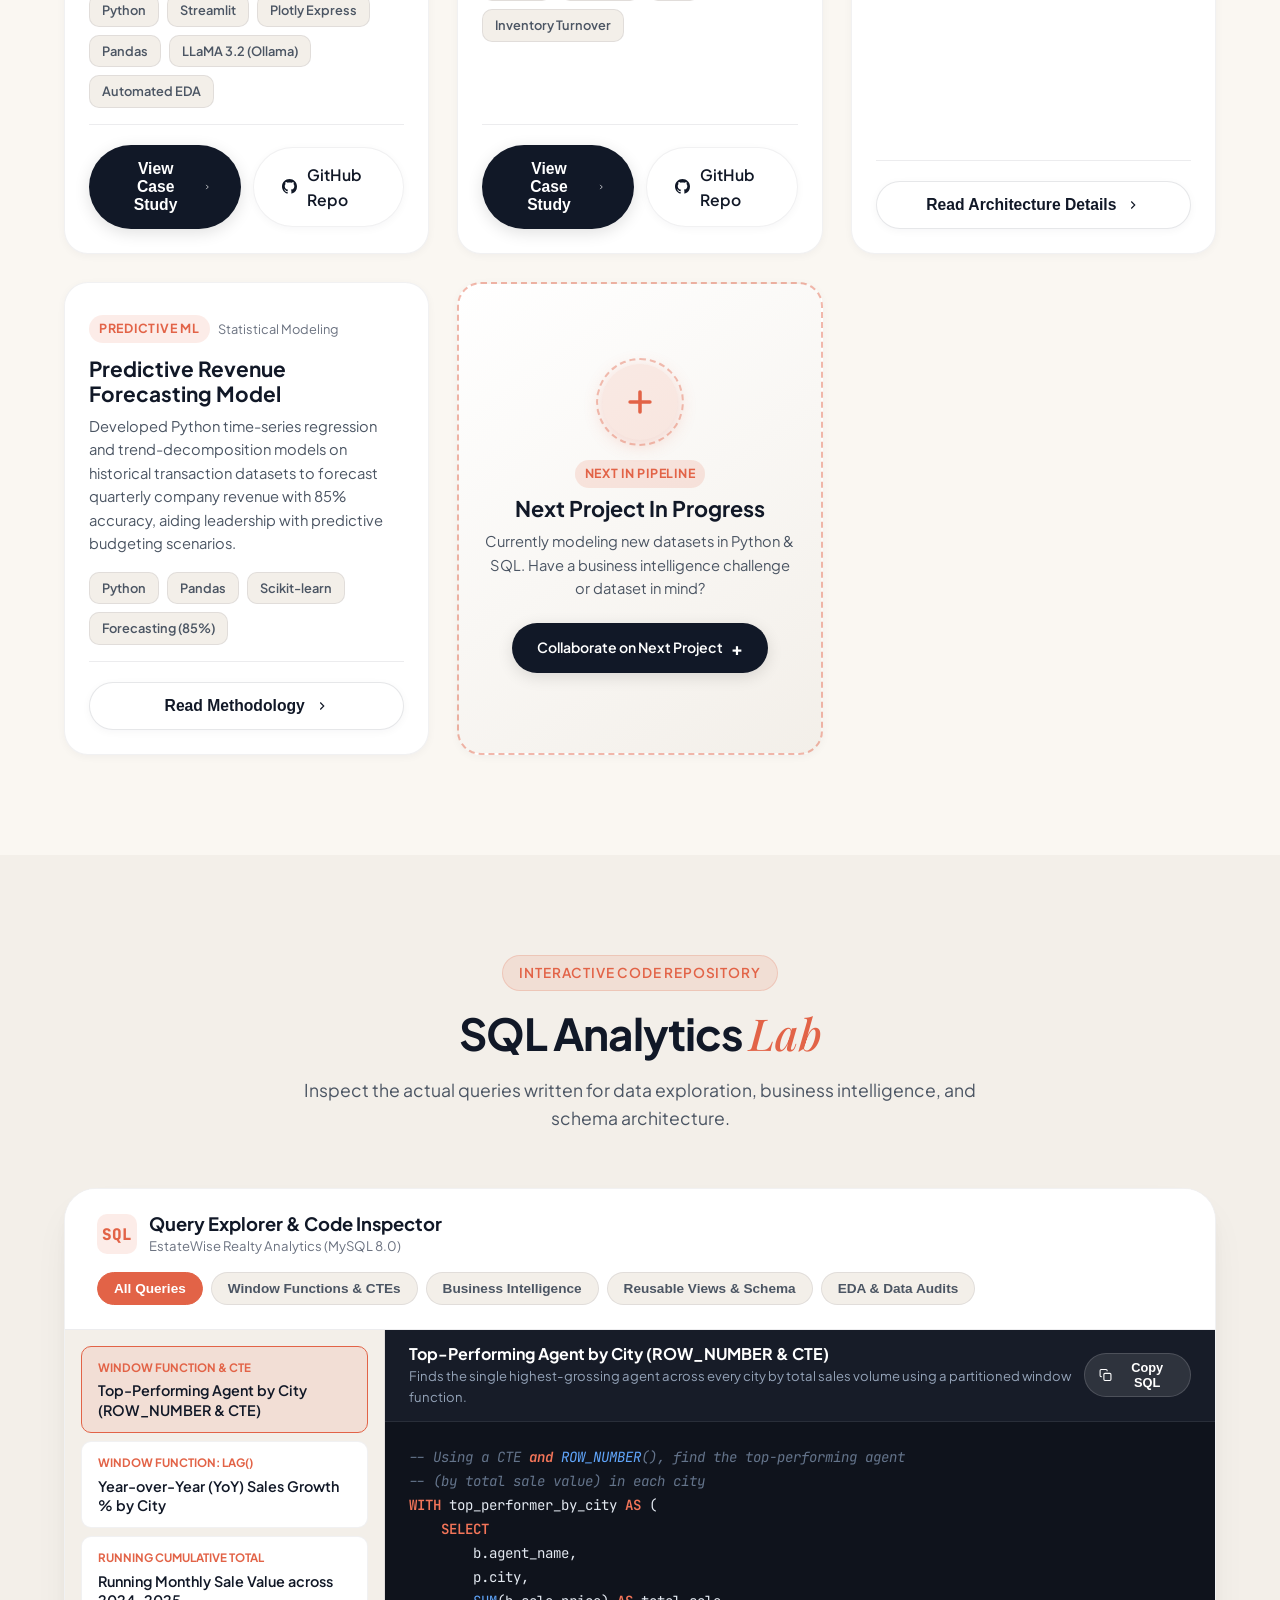
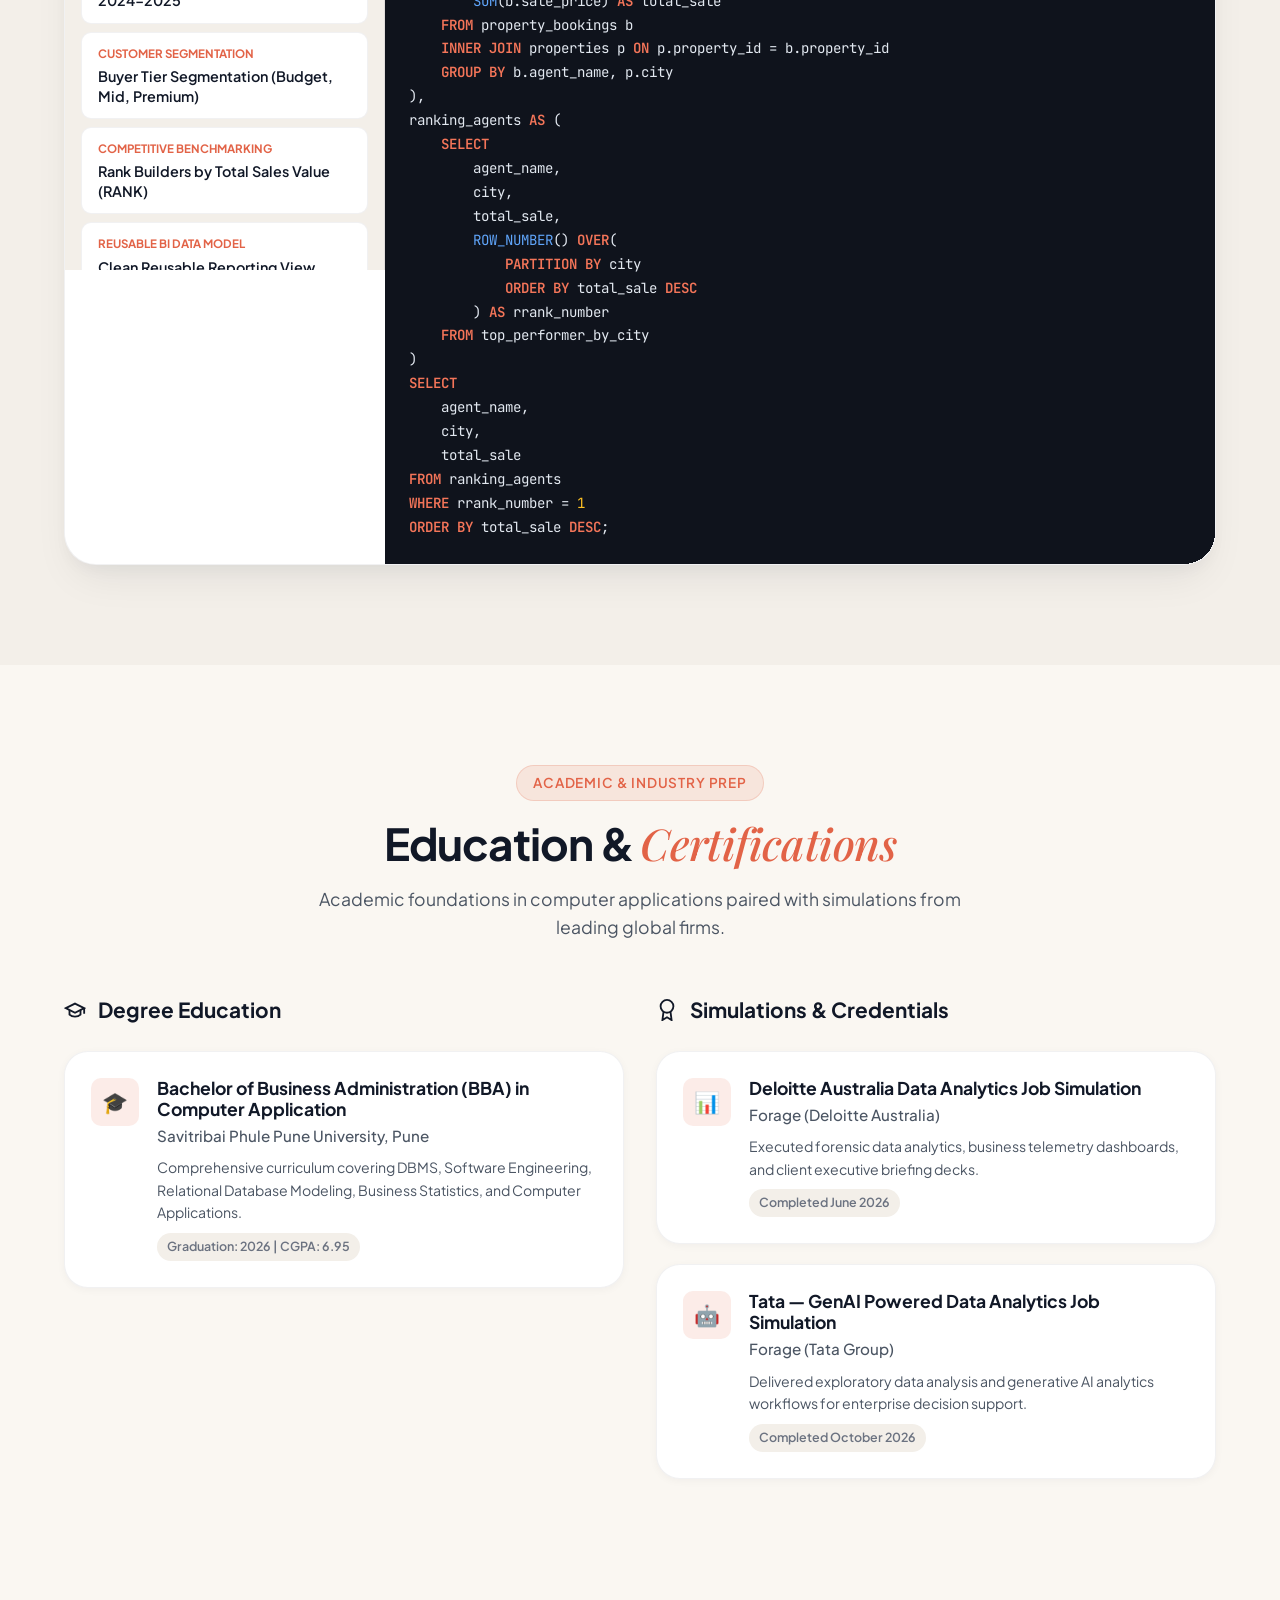
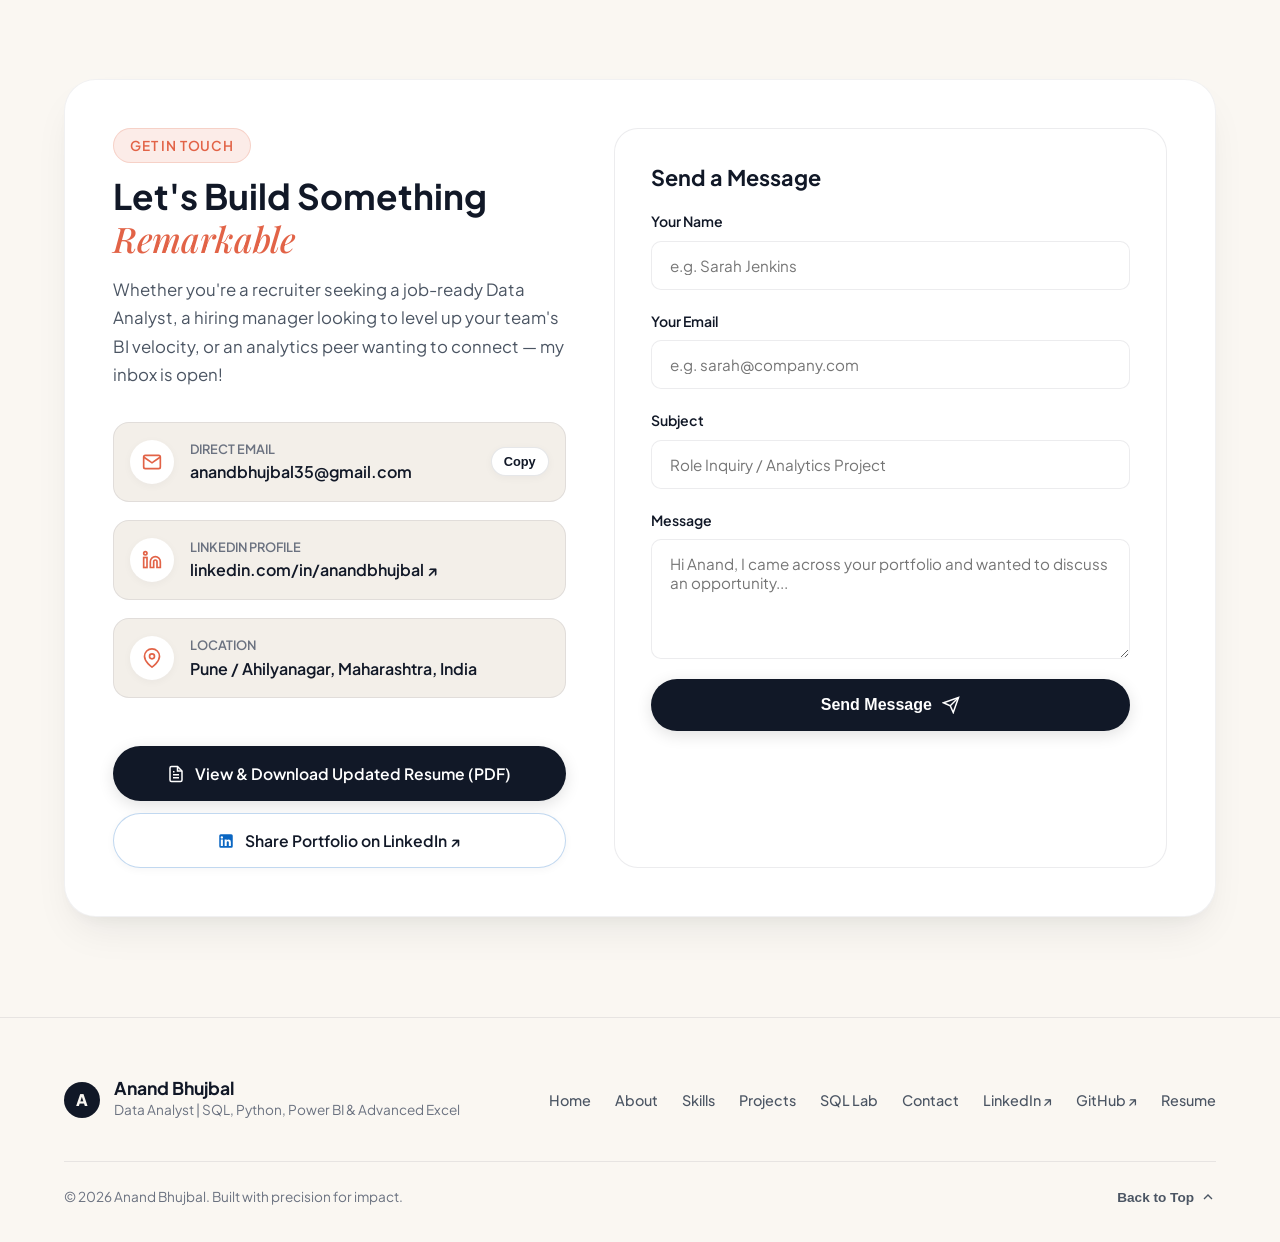
==== commit f3dbc6aa: "feat: link dedicated GitHub repos for EstateWise Realty and UrbanMart, update hero status pill" ====
--- a/index.html
+++ b/index.html
@@ -127,7 +127,7 @@
             <!-- Availability Badge -->
             <div class="status-pill">
               <span class="status-dot"></span>
-              <span>Available for new opportunities</span>
+              <span>Available Immediately | 0 Days Notice Period</span>
             </div>
 
             <!-- Headline with Serif Italic Accent -->
@@ -699,6 +699,13 @@
                     </svg>
                   </button>
 
+                  <a href="https://github.com/bhujbal-anand/estatewise-realty-analytics" target="_blank" rel="noopener noreferrer" class="btn btn-secondary btn-github" title="View Source Code on GitHub">
+                    <svg width="15" height="15" viewBox="0 0 24 24" fill="currentColor">
+                      <path d="M12 0C5.37 0 0 5.37 0 12c0 5.31 3.435 9.795 8.205 11.385.6.105.825-.255.825-.57 0-.285-.015-1.23-.015-2.235-3.015.555-3.795-.735-4.035-1.41-.135-.345-.72-1.41-1.23-1.695-.42-.225-1.02-.78-.015-.795.945-.015 1.62.87 1.845 1.23 1.08 1.815 2.805 1.305 3.495.99.105-.78.42-1.305.765-1.605-2.67-.3-5.46-1.335-5.46-5.925 0-1.305.465-2.385 1.23-3.225-.12-.3-.54-1.53.12-3.18 0 0 1.005-.315 3.3 1.23.96-.27 1.98-.405 3-.405s2.04.135 3 .405c2.295-1.56 3.3-1.23 3.3-1.23.66 1.65.24 2.88.12 3.18.765.84 1.23 1.905 1.23 3.225 0 4.605-2.805 5.625-5.475 5.925.435.375.81 1.095.81 2.22 0 1.605-.015 2.895-.015 3.3 0 .315.225.69.825.57A12.02 12.02 0 0024 12c0-6.63-5.37-12-12-12z"/>
+                    </svg>
+                    <span>GitHub Repo</span>
+                  </a>
+
                   <a href="#sql-lab" class="btn btn-secondary">
                     <svg width="16" height="16" viewBox="0 0 24 24" fill="none" stroke="currentColor" stroke-width="2">
                       <polyline points="16 18 22 12 16 6"></polyline>
@@ -805,12 +812,18 @@
                 </div>
 
                 <div class="project-actions-row">
-                  <button class="btn btn-secondary" style="width: 100%;" data-modal-target="modal-urbanmart">
-                    <span>View Retail Case Study</span>
+                  <button class="btn btn-primary" style="flex: 1;" data-modal-target="modal-urbanmart">
+                    <span>View Case Study</span>
                     <svg width="14" height="14" viewBox="0 0 24 24" fill="none" stroke="currentColor" stroke-width="2">
                       <polyline points="9 18 15 12 9 6"></polyline>
                     </svg>
                   </button>
+                  <a href="https://github.com/bhujbal-anand/urbanmart-retail-analytics" target="_blank" rel="noopener noreferrer" class="btn btn-secondary btn-github" style="flex: 1; justify-content: center;" title="View Source Code on GitHub">
+                    <svg width="15" height="15" viewBox="0 0 24 24" fill="currentColor">
+                      <path d="M12 0C5.37 0 0 5.37 0 12c0 5.31 3.435 9.795 8.205 11.385.6.105.825-.255.825-.57 0-.285-.015-1.23-.015-2.235-3.015.555-3.795-.735-4.035-1.41-.135-.345-.72-1.41-1.23-1.695-.42-.225-1.02-.78-.015-.795.945-.015 1.62.87 1.845 1.23 1.08 1.815 2.805 1.305 3.495.99.105-.78.42-1.305.765-1.605-2.67-.3-5.46-1.335-5.46-5.925 0-1.305.465-2.385 1.23-3.225-.12-.3-.54-1.53.12-3.18 0 0 1.005-.315 3.3 1.23.96-.27 1.98-.405 3-.405s2.04.135 3 .405c2.295-1.56 3.3-1.23 3.3-1.23.66 1.65.24 2.88.12 3.18.765.84 1.23 1.905 1.23 3.225 0 4.605-2.805 5.625-5.475 5.925.435.375.81 1.095.81 2.22 0 1.605-.015 2.895-.015 3.3 0 .315.225.69.825.57A12.02 12.02 0 0024 12c0-6.63-5.37-12-12-12z"/>
+                    </svg>
+                    <span>GitHub Repo</span>
+                  </a>
                 </div>
               </div>
             </div>
@@ -1256,9 +1269,15 @@
           <span class="tech-tag">Advanced Excel</span>
         </div>
 
-        <div style="display: flex; gap: 12px; margin-top: 24px;">
+        <div style="display: flex; gap: 12px; margin-top: 24px; flex-wrap: wrap;">
           <a href="#sql-lab" class="btn btn-primary modal-close-btn-link">
             <span>Explore The SQL Scripts</span>
+          </a>
+          <a href="https://github.com/bhujbal-anand/estatewise-realty-analytics" target="_blank" rel="noopener noreferrer" class="btn btn-secondary btn-github" title="View Source Code on GitHub">
+            <svg width="16" height="16" viewBox="0 0 24 24" fill="currentColor">
+              <path d="M12 0C5.37 0 0 5.37 0 12c0 5.31 3.435 9.795 8.205 11.385.6.105.825-.255.825-.57 0-.285-.015-1.23-.015-2.235-3.015.555-3.795-.735-4.035-1.41-.135-.345-.72-1.41-1.23-1.695-.42-.225-1.02-.78-.015-.795.945-.015 1.62.87 1.845 1.23 1.08 1.815 2.805 1.305 3.495.99.105-.78.42-1.305.765-1.605-2.67-.3-5.46-1.335-5.46-5.925 0-1.305.465-2.385 1.23-3.225-.12-.3-.54-1.53.12-3.18 0 0 1.005-.315 3.3 1.23.96-.27 1.98-.405 3-.405s2.04.135 3 .405c2.295-1.56 3.3-1.23 3.3-1.23.66 1.65.24 2.88.12 3.18.765.84 1.23 1.905 1.23 3.225 0 4.605-2.805 5.625-5.475 5.925.435.375.81 1.095.81 2.22 0 1.605-.015 2.895-.015 3.3 0 .315.225.69.825.57A12.02 12.02 0 0024 12c0-6.63-5.37-12-12-12z"/>
+            </svg>
+            <span>GitHub Repository</span>
           </a>
         </div>
       </div>
@@ -1292,6 +1311,15 @@
           <li>Improved overall stock turnover ratio to 4.2x across core retail categories (Electronics, Apparel, Home Goods).</li>
           <li>Direct connection between Power BI dashboard and MySQL reduced weekly report generation from 6 hours to zero.</li>
         </ul>
+
+        <div style="display: flex; gap: 12px; margin-top: 24px; flex-wrap: wrap;">
+          <a href="https://github.com/bhujbal-anand/urbanmart-retail-analytics" target="_blank" rel="noopener noreferrer" class="btn btn-primary" title="View Source Code on GitHub">
+            <svg width="16" height="16" viewBox="0 0 24 24" fill="currentColor">
+              <path d="M12 0C5.37 0 0 5.37 0 12c0 5.31 3.435 9.795 8.205 11.385.6.105.825-.255.825-.57 0-.285-.015-1.23-.015-2.235-3.015.555-3.795-.735-4.035-1.41-.135-.345-.72-1.41-1.23-1.695-.42-.225-1.02-.78-.015-.795.945-.015 1.62.87 1.845 1.23 1.08 1.815 2.805 1.305 3.495.99.105-.78.42-1.305.765-1.605-2.67-.3-5.46-1.335-5.46-5.925 0-1.305.465-2.385 1.23-3.225-.12-.3-.54-1.53.12-3.18 0 0 1.005-.315 3.3 1.23.96-.27 1.98-.405 3-.405s2.04.135 3 .405c2.295-1.56 3.3-1.23 3.3-1.23.66 1.65.24 2.88.12 3.18.765.84 1.23 1.905 1.23 3.225 0 4.605-2.805 5.625-5.475 5.925.435.375.81 1.095.81 2.22 0 1.605-.015 2.895-.015 3.3 0 .315.225.69.825.57A12.02 12.02 0 0024 12c0-6.63-5.37-12-12-12z"/>
+            </svg>
+            <span>Explore Code on GitHub</span>
+          </a>
+        </div>
       </div>
     </div>
   </div>
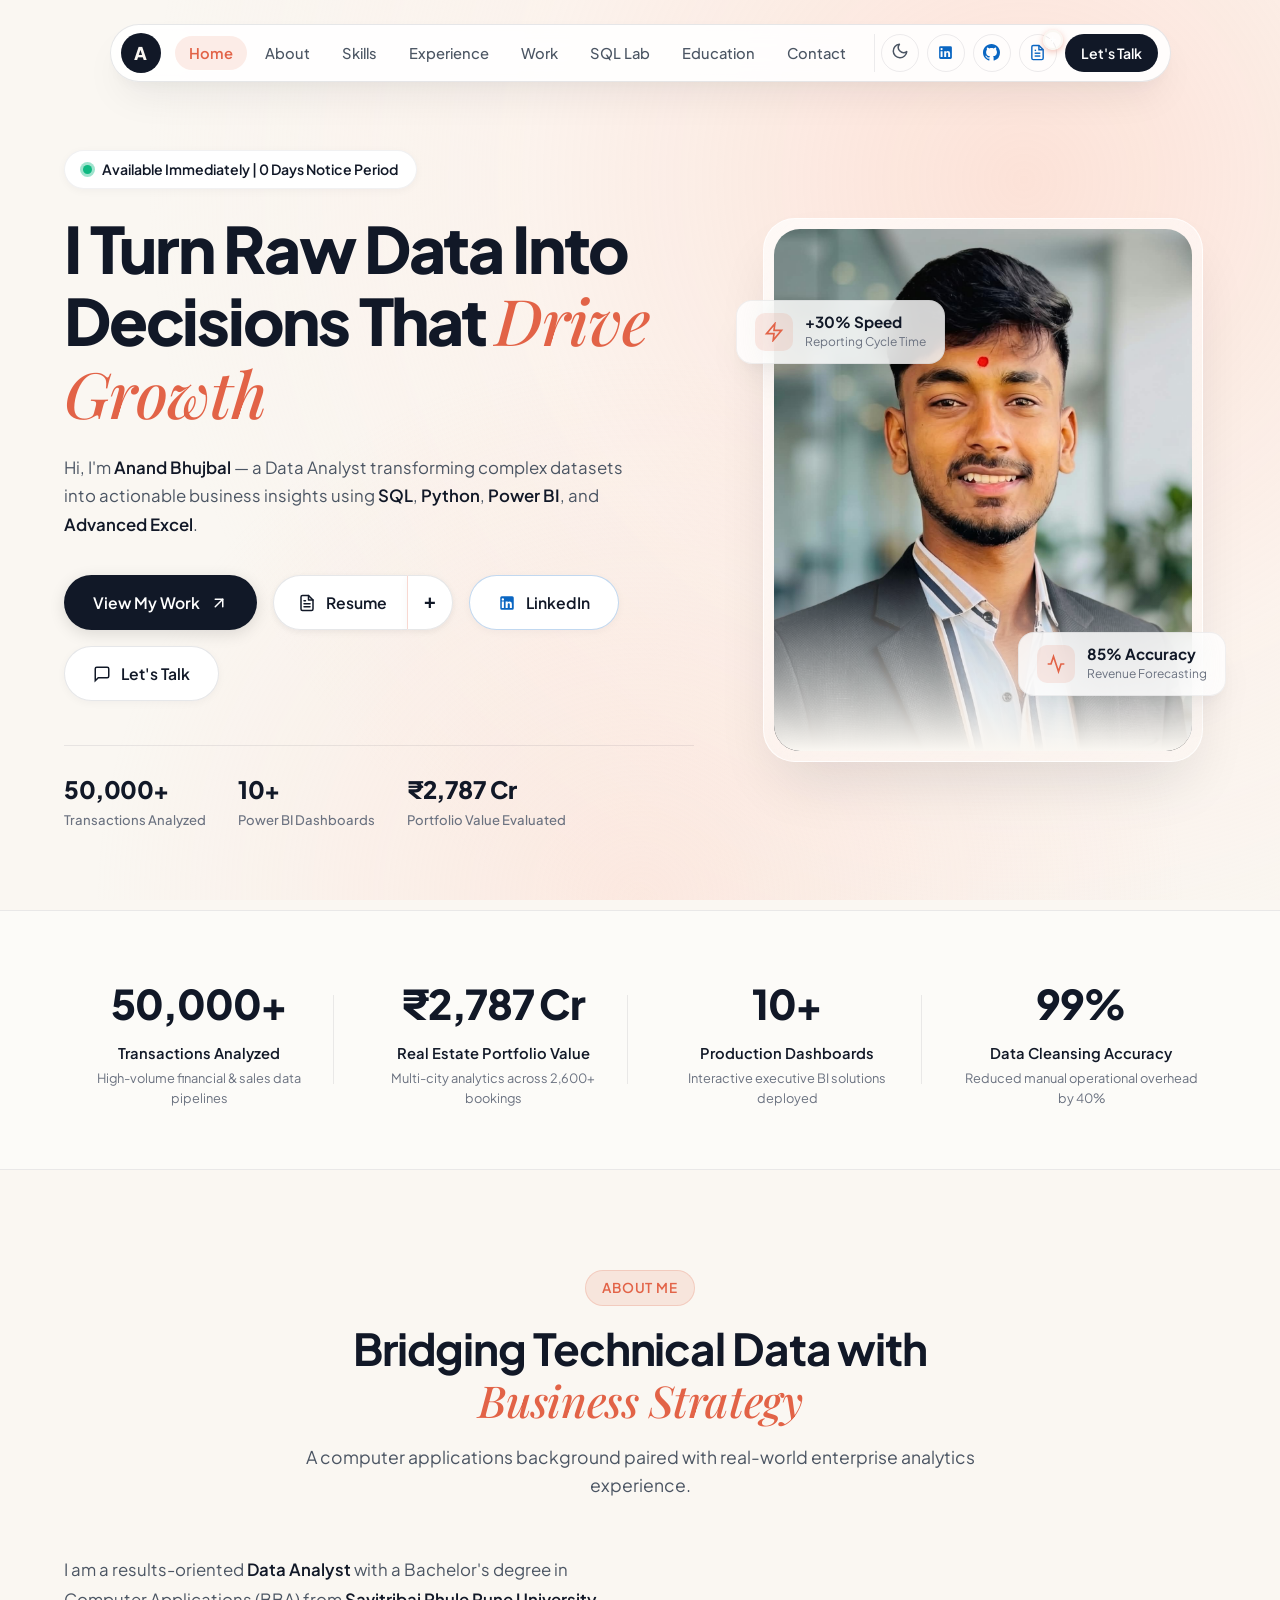
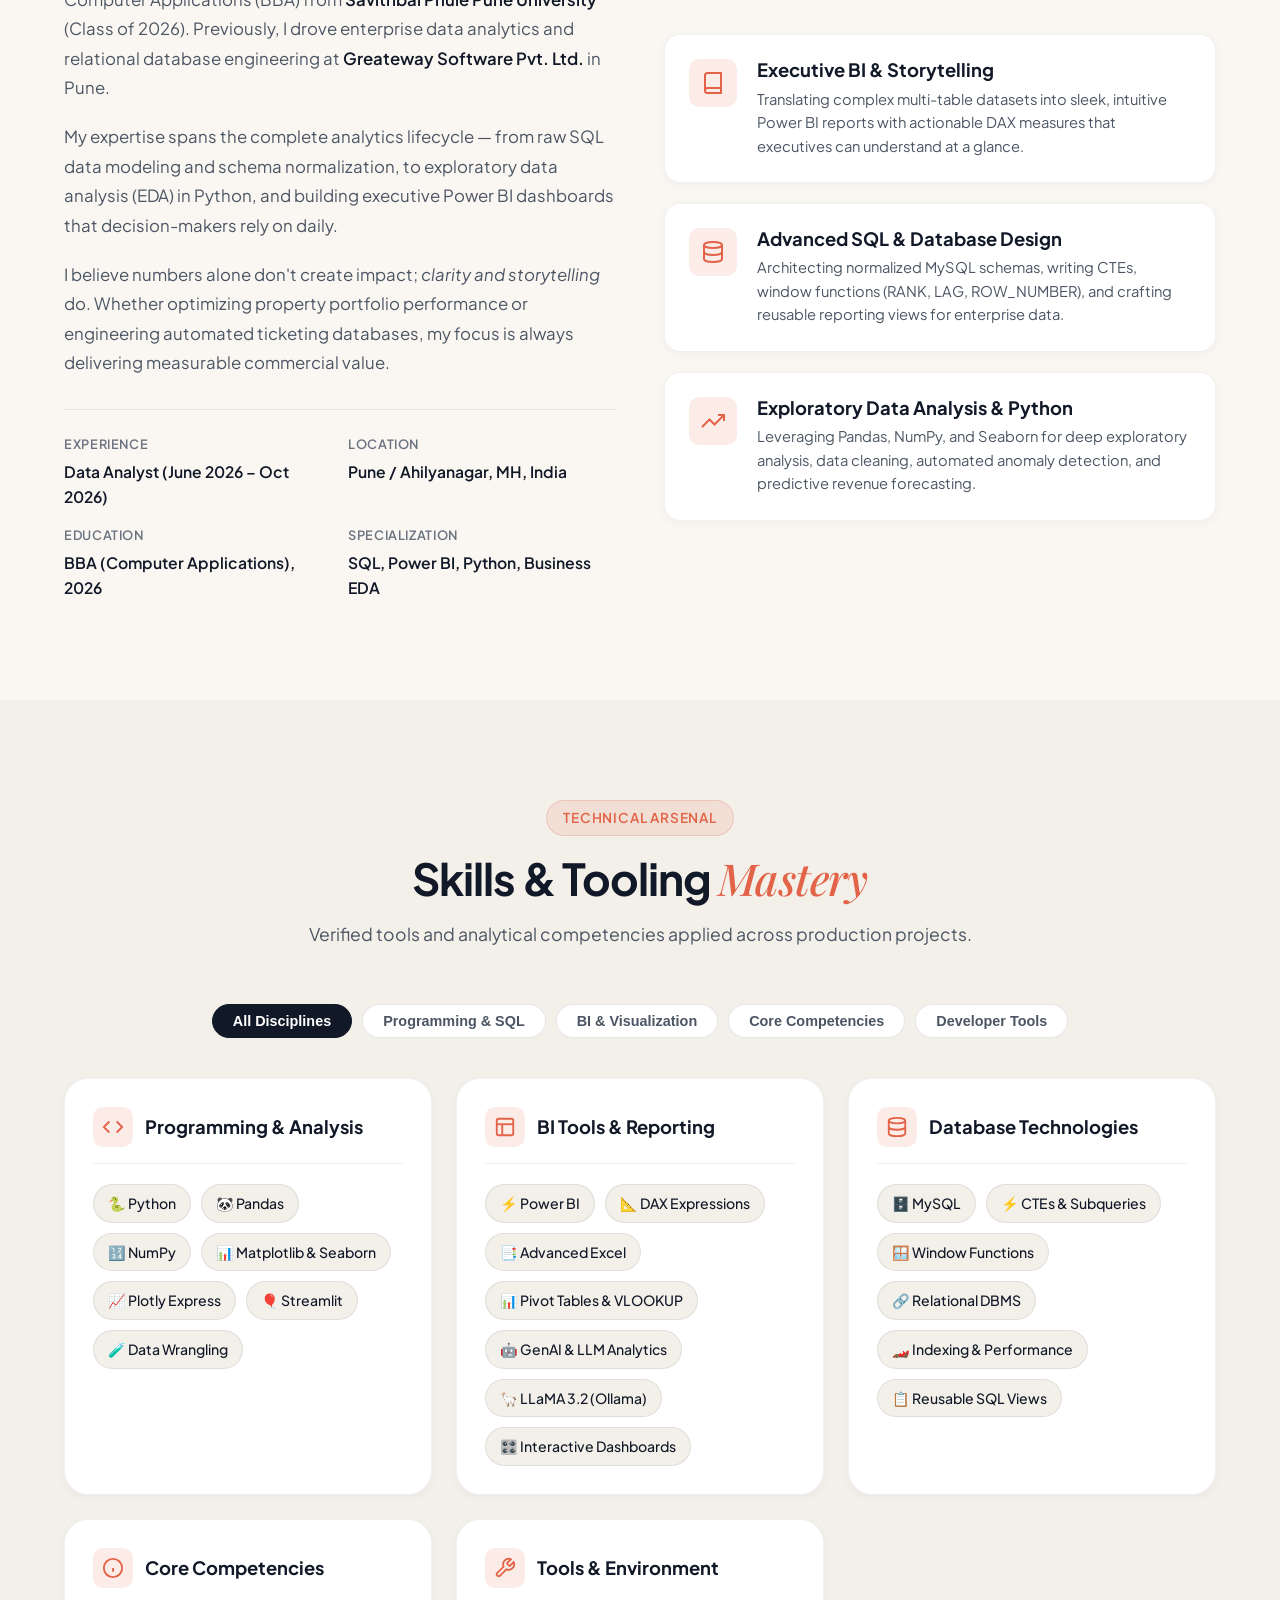
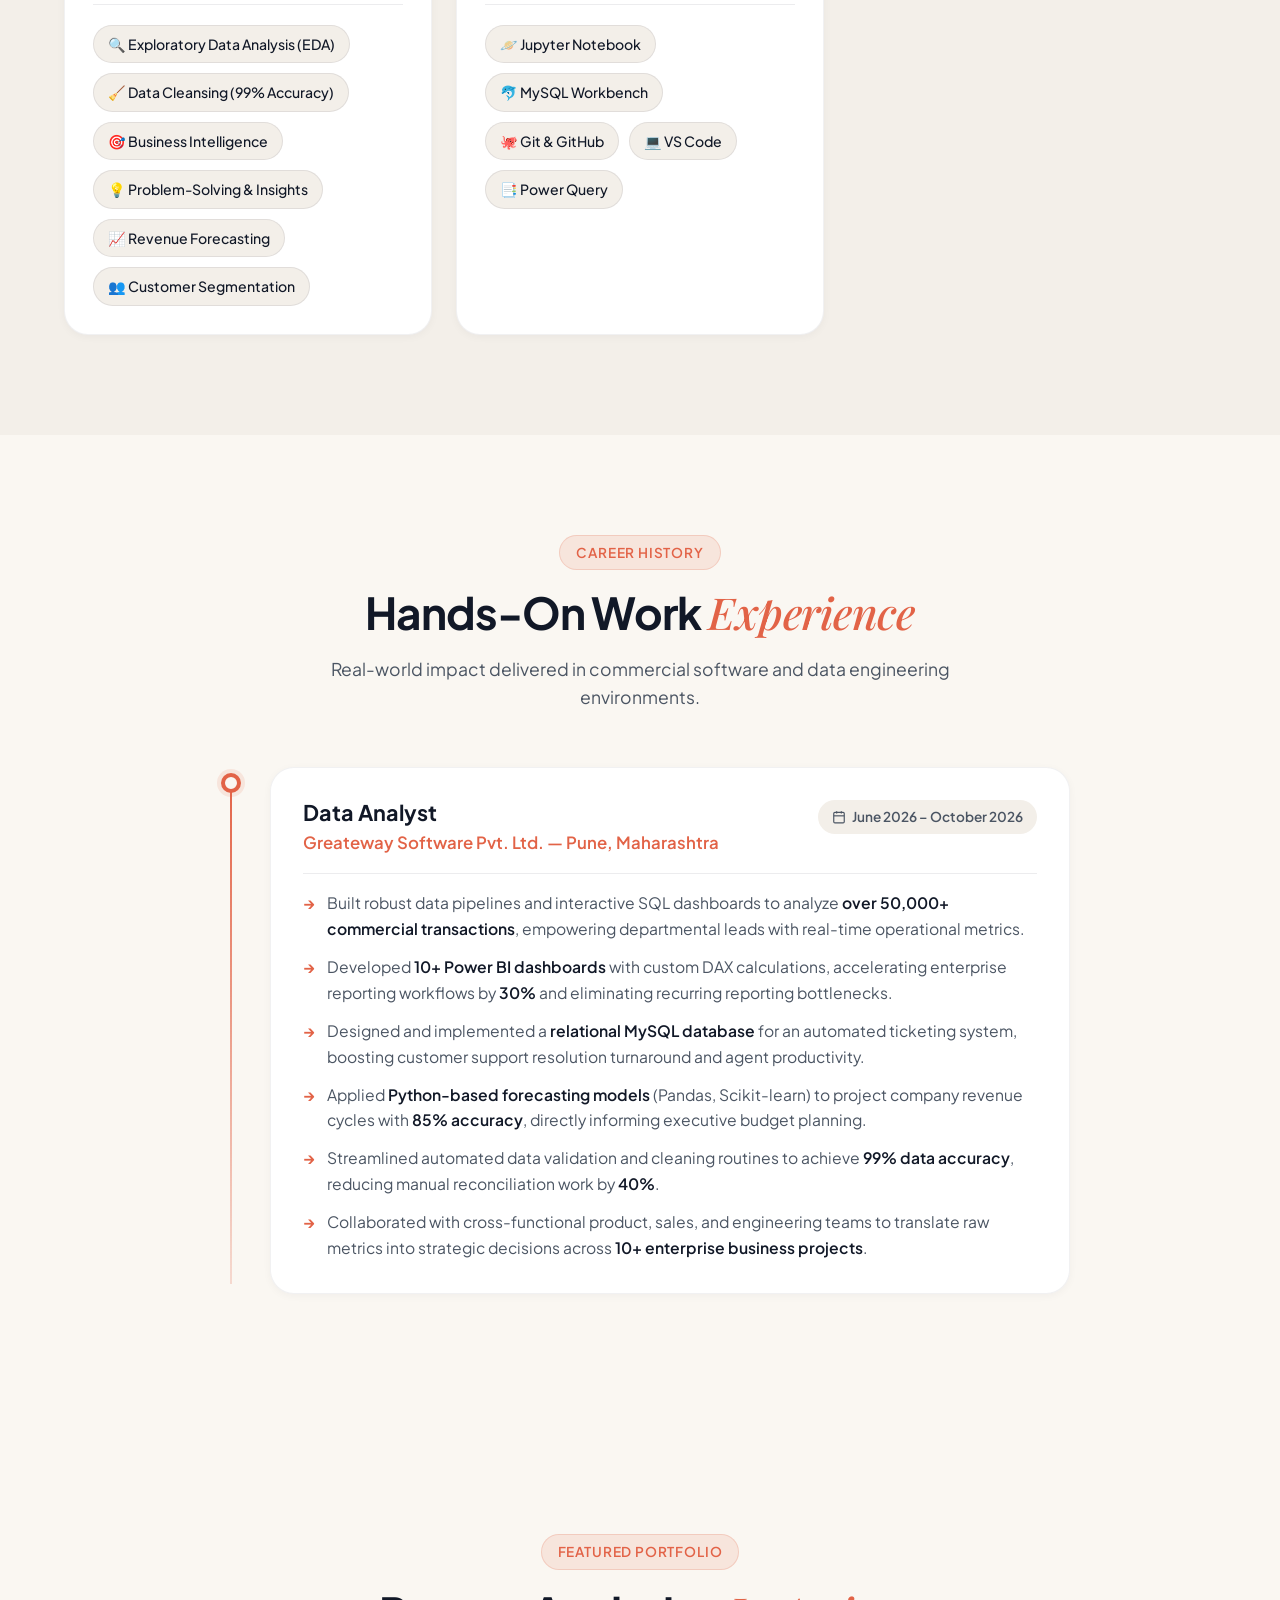
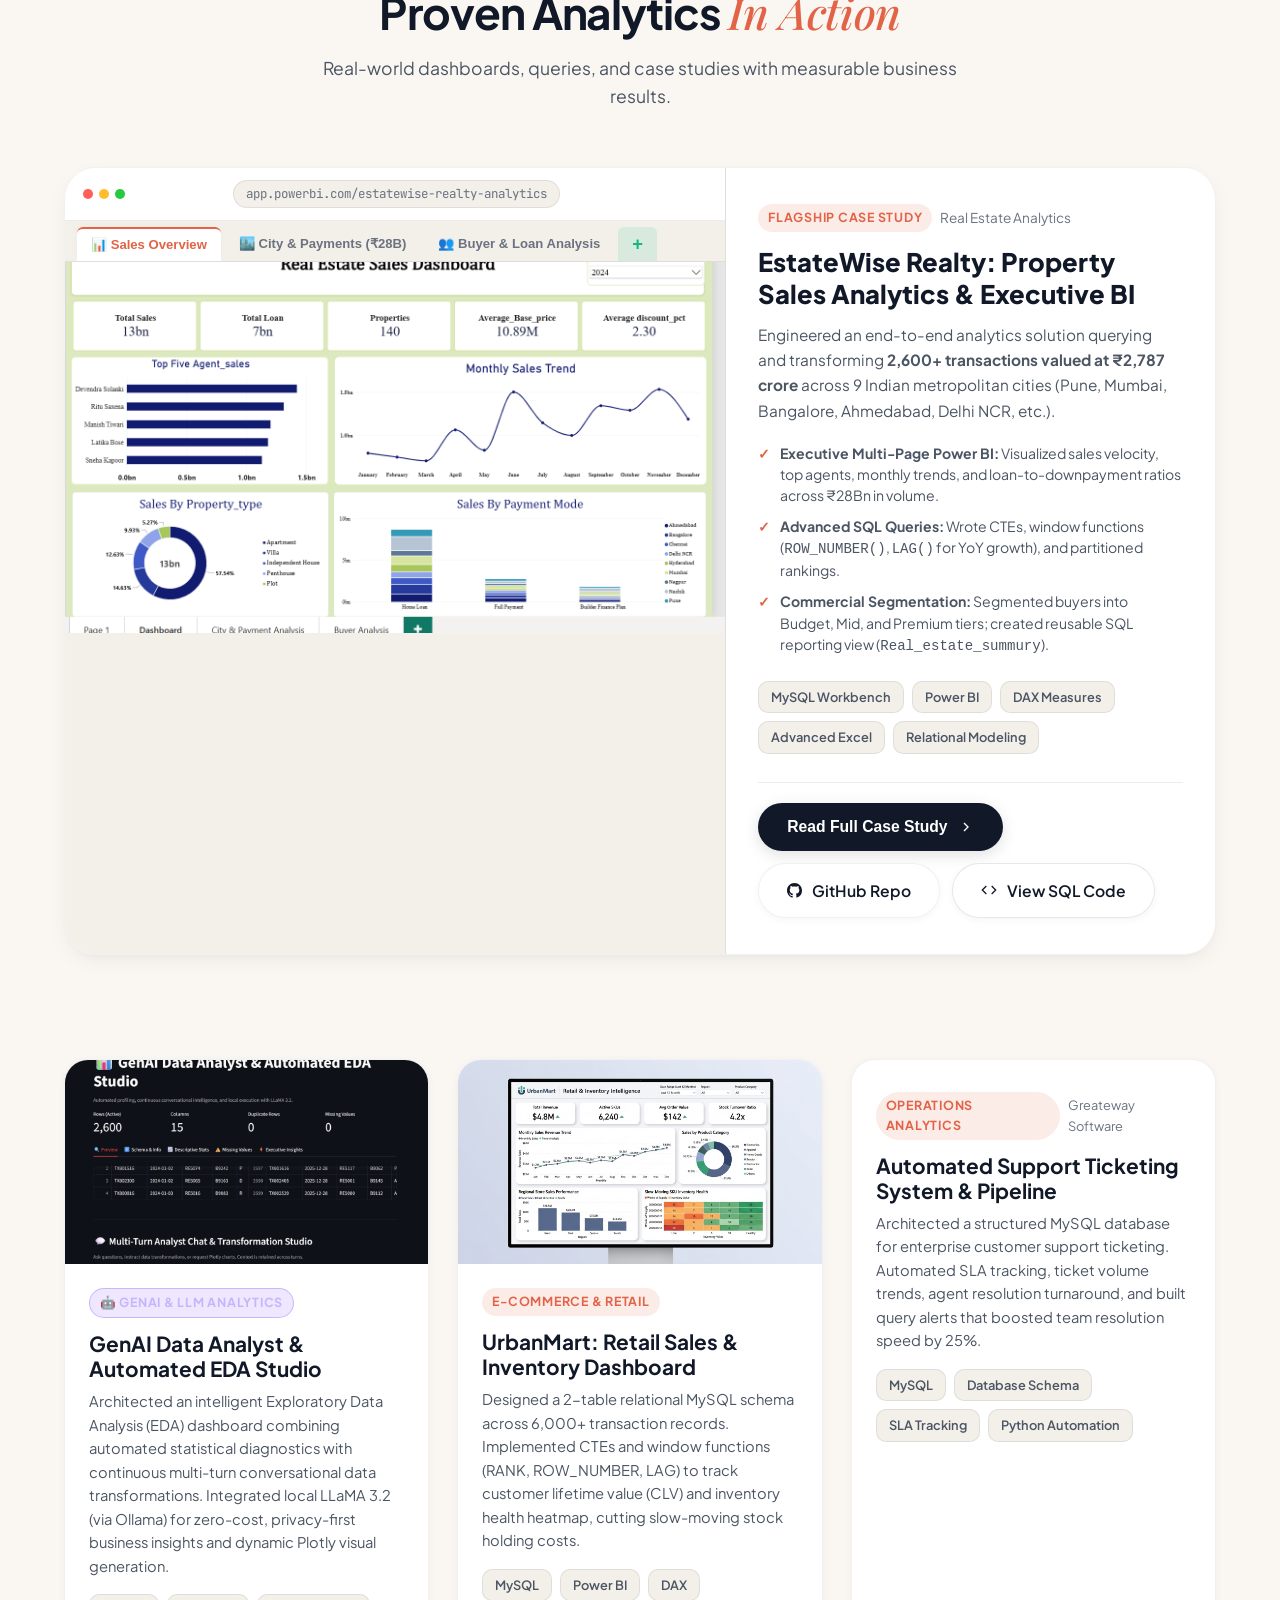
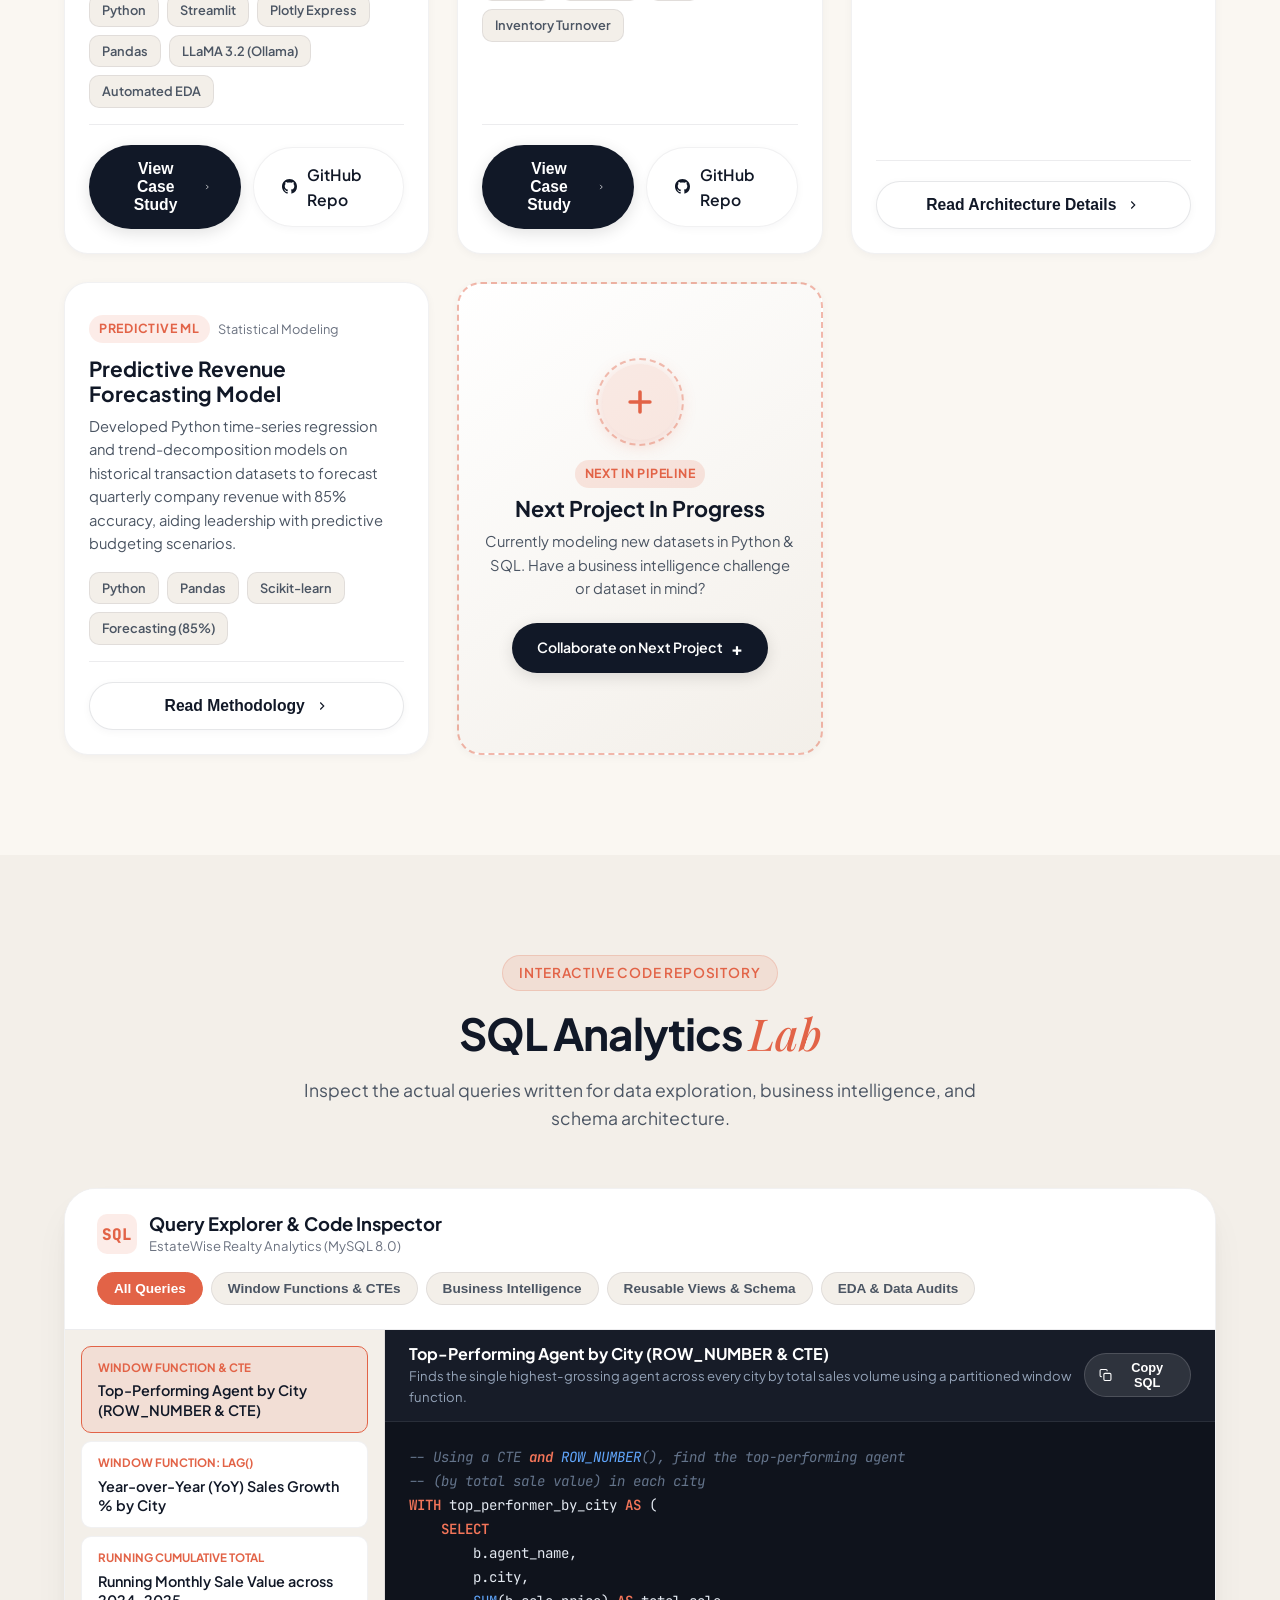
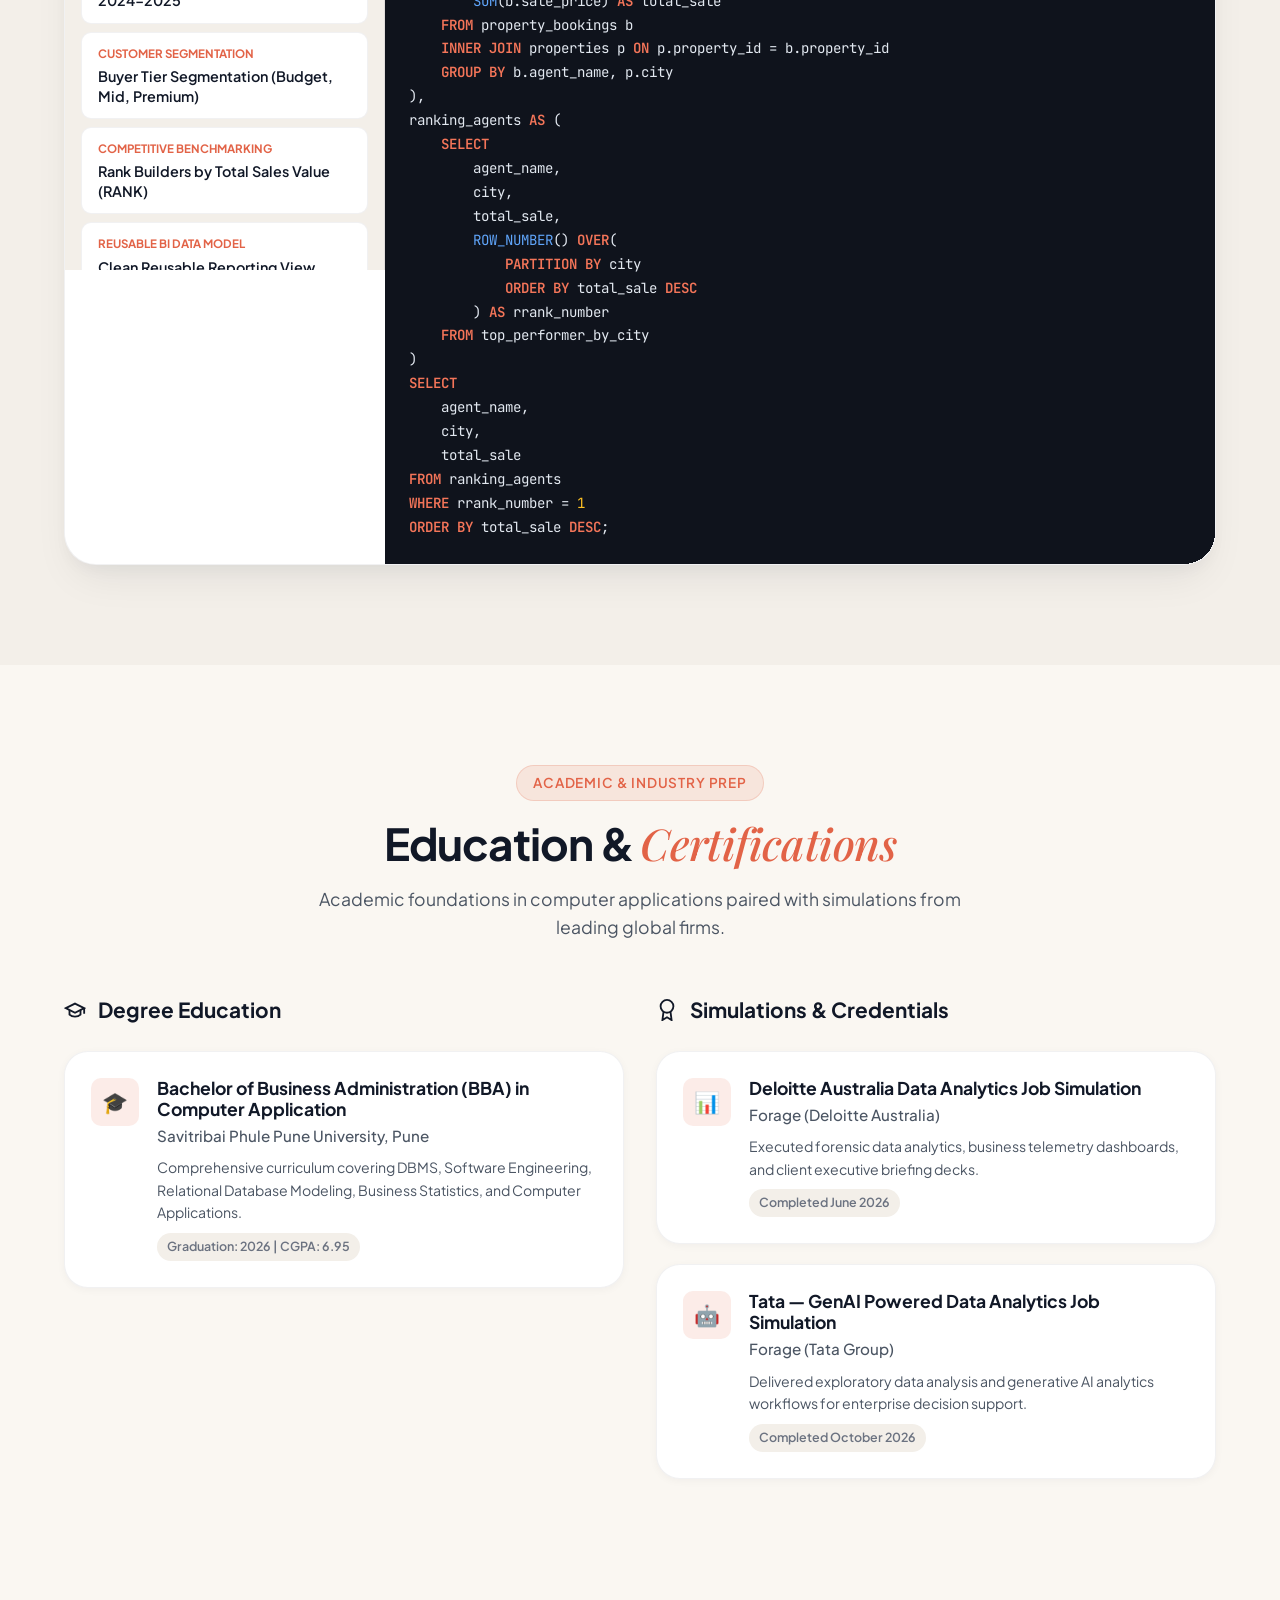
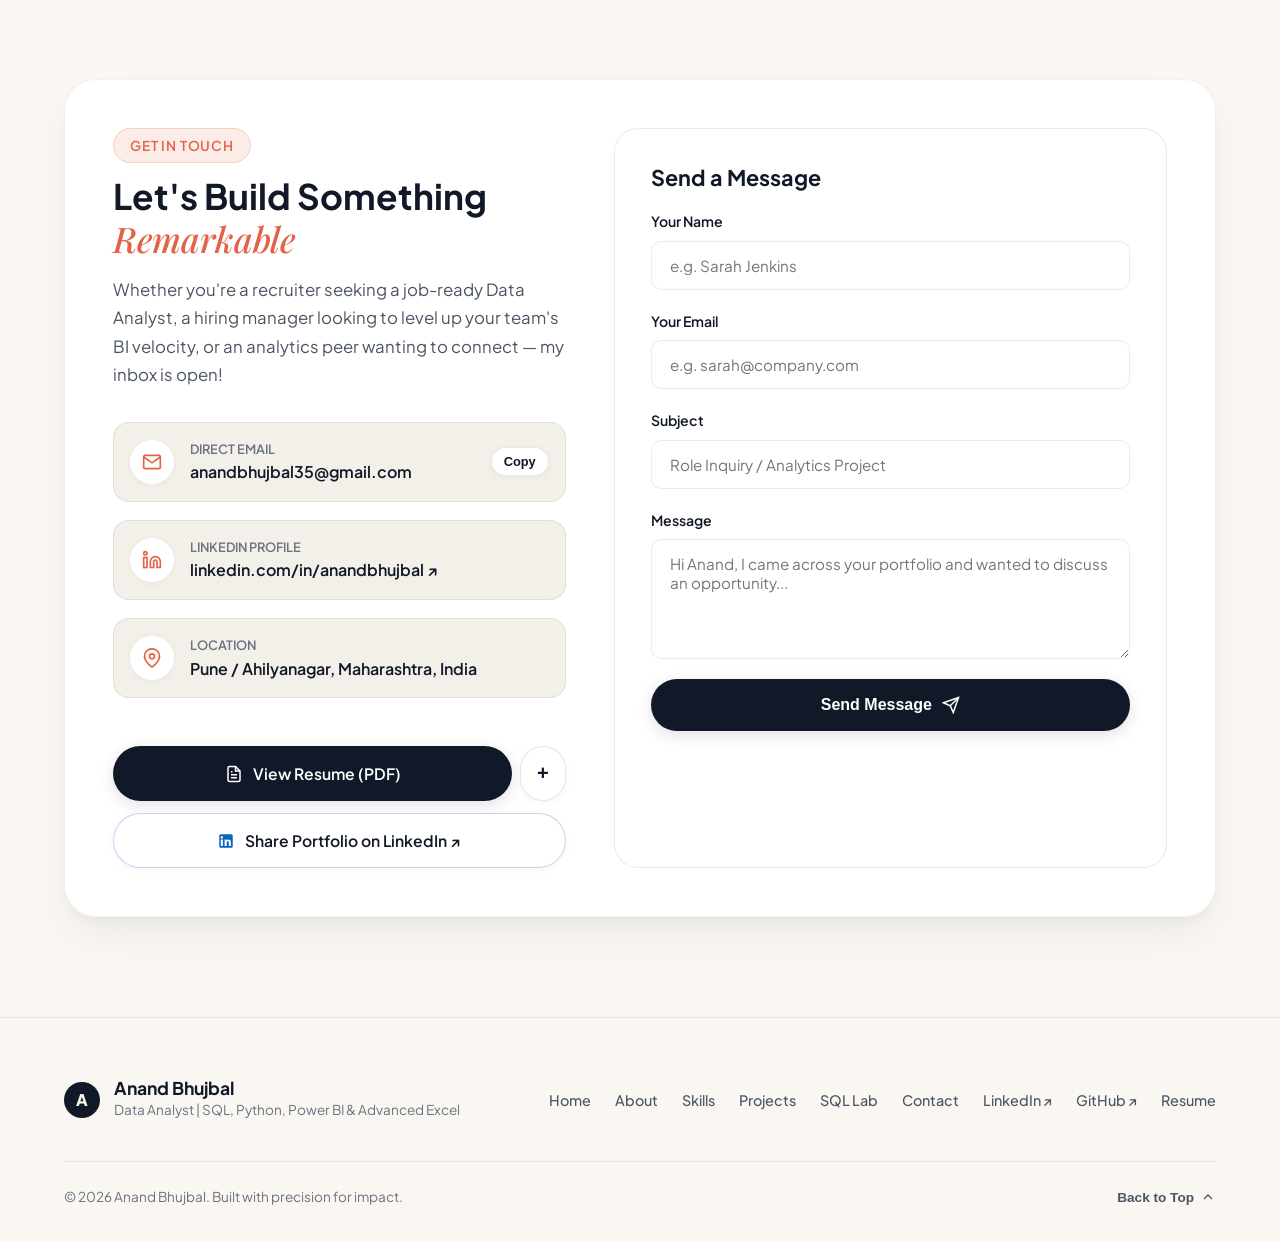
==== commit 3ba7b01c: "feat: add resume plus button and interactive resume hub manager with file uploader" ====
--- a/index.html
+++ b/index.html
@@ -86,16 +86,19 @@
           </svg>
         </a>
 
-        <!-- Updated Resume Link -->
-        <a href="assets/Anand_Bhujbal_Resume.pdf" target="_blank" rel="noopener noreferrer" class="nav-social-btn nav-resume-btn" title="View Updated Resume (PDF)" aria-label="Anand Bhujbal Updated Resume">
-          <svg width="17" height="17" viewBox="0 0 24 24" fill="none" stroke="currentColor" stroke-width="2">
-            <path d="M14 2H6a2 2 0 0 0-2 2v16a2 2 0 0 0 2 2h12a2 2 0 0 0 2-2V8z"></path>
-            <polyline points="14 2 14 8 20 8"></polyline>
-            <line x1="16" y1="13" x2="8" y2="13"></line>
-            <line x1="16" y1="17" x2="8" y2="17"></line>
-            <polyline points="10 9 9 9 8 9"></polyline>
-          </svg>
-        </a>
+        <!-- Updated Resume Link with Plus (+) Button -->
+        <div class="nav-resume-group">
+          <a href="assets/Anand_Bhujbal_Resume.pdf" target="_blank" rel="noopener noreferrer" class="nav-social-btn nav-resume-btn" title="View Updated Resume (PDF)" aria-label="Anand Bhujbal Updated Resume">
+            <svg width="17" height="17" viewBox="0 0 24 24" fill="none" stroke="currentColor" stroke-width="2">
+              <path d="M14 2H6a2 2 0 0 0-2 2v16a2 2 0 0 0 2 2h12a2 2 0 0 0 2-2V8z"></path>
+              <polyline points="14 2 14 8 20 8"></polyline>
+              <line x1="16" y1="13" x2="8" y2="13"></line>
+              <line x1="16" y1="17" x2="8" y2="17"></line>
+              <polyline points="10 9 9 9 8 9"></polyline>
+            </svg>
+          </a>
+          <button class="nav-resume-plus-btn" data-modal-target="modal-resume-manager" title="Add / Upload New Resume" aria-label="Add New Resume">+</button>
+        </div>
 
         <!-- CTA Pill -->
         <a href="#contact" class="nav-cta-btn">
@@ -150,16 +153,21 @@
                 </svg>
               </a>
 
-              <a href="assets/Anand_Bhujbal_Resume.pdf" target="_blank" rel="noopener noreferrer" class="btn btn-secondary" id="hero-resume-btn" title="View & Download Updated Resume (PDF)">
-                <svg width="18" height="18" viewBox="0 0 24 24" fill="none" stroke="currentColor" stroke-width="2" stroke-linecap="round" stroke-linejoin="round">
-                  <path d="M14 2H6a2 2 0 0 0-2 2v16a2 2 0 0 0 2 2h12a2 2 0 0 0 2-2V8z"></path>
-                  <polyline points="14 2 14 8 20 8"></polyline>
-                  <line x1="16" y1="13" x2="8" y2="13"></line>
-                  <line x1="16" y1="17" x2="8" y2="17"></line>
-                  <polyline points="10 9 9 9 8 9"></polyline>
-                </svg>
-                <span>Updated Resume</span>
-              </a>
+              <div class="resume-btn-group">
+                <a href="assets/Anand_Bhujbal_Resume.pdf" target="_blank" rel="noopener noreferrer" class="btn btn-secondary btn-resume-main" id="hero-resume-btn" title="View & Download Updated Resume (PDF)">
+                  <svg width="18" height="18" viewBox="0 0 24 24" fill="none" stroke="currentColor" stroke-width="2" stroke-linecap="round" stroke-linejoin="round">
+                    <path d="M14 2H6a2 2 0 0 0-2 2v16a2 2 0 0 0 2 2h12a2 2 0 0 0 2-2V8z"></path>
+                    <polyline points="14 2 14 8 20 8"></polyline>
+                    <line x1="16" y1="13" x2="8" y2="13"></line>
+                    <line x1="16" y1="17" x2="8" y2="17"></line>
+                    <polyline points="10 9 9 9 8 9"></polyline>
+                  </svg>
+                  <span>Resume</span>
+                </a>
+                <button class="btn-resume-plus" data-modal-target="modal-resume-manager" title="Add / Upload New Updated Resume">
+                  <span>+</span>
+                </button>
+              </div>
 
               <a href="https://linkedin.com/in/anandbhujbal" target="_blank" rel="noopener noreferrer" class="btn btn-secondary btn-linkedin" id="hero-linkedin-btn" title="Connect on LinkedIn">
                 <svg width="18" height="18" viewBox="0 0 24 24" fill="#0A66C2">
@@ -1123,16 +1131,21 @@
 
             <!-- Download Resume & Share on LinkedIn -->
             <div style="padding-top: 16px; display: flex; flex-direction: column; gap: 12px;">
-              <a href="assets/Anand_Bhujbal_Resume.pdf" target="_blank" rel="noopener noreferrer" class="btn btn-primary" style="width: 100%;">
-                <svg width="18" height="18" viewBox="0 0 24 24" fill="none" stroke="currentColor" stroke-width="2">
-                  <path d="M14 2H6a2 2 0 0 0-2 2v16a2 2 0 0 0 2 2h12a2 2 0 0 0 2-2V8z"></path>
-                  <polyline points="14 2 14 8 20 8"></polyline>
-                  <line x1="16" y1="13" x2="8" y2="13"></line>
-                  <line x1="16" y1="17" x2="8" y2="17"></line>
-                  <polyline points="10 9 9 9 8 9"></polyline>
-                </svg>
-                <span>View & Download Updated Resume (PDF)</span>
-              </a>
+              <div style="display: flex; gap: 8px;">
+                <a href="assets/Anand_Bhujbal_Resume.pdf" target="_blank" rel="noopener noreferrer" class="btn btn-primary" style="flex: 1;">
+                  <svg width="18" height="18" viewBox="0 0 24 24" fill="none" stroke="currentColor" stroke-width="2">
+                    <path d="M14 2H6a2 2 0 0 0-2 2v16a2 2 0 0 0 2 2h12a2 2 0 0 0 2-2V8z"></path>
+                    <polyline points="14 2 14 8 20 8"></polyline>
+                    <line x1="16" y1="13" x2="8" y2="13"></line>
+                    <line x1="16" y1="17" x2="8" y2="17"></line>
+                    <polyline points="10 9 9 9 8 9"></polyline>
+                  </svg>
+                  <span>View Resume (PDF)</span>
+                </a>
+                <button class="btn btn-secondary" data-modal-target="modal-resume-manager" title="Add / Upload New Resume" style="padding: 0 16px; font-weight: 700; font-size: 1.25rem;">
+                  <span>+</span>
+                </button>
+              </div>
 
               <a href="https://www.linkedin.com/sharing/share-offsite/?url=https://bhujbal-anand.github.io/portfolio/" target="_blank" rel="noopener noreferrer" class="btn btn-secondary btn-linkedin" style="width: 100%;">
                 <svg width="18" height="18" viewBox="0 0 24 24" fill="#0A66C2">
@@ -1358,6 +1371,102 @@
     </div>
   </div>
 
+  <!-- MODAL: Resume Center & Upload Manager -->
+  <div class="modal-overlay" id="modal-resume-manager" role="dialog" aria-modal="true">
+    <div class="modal-content-card" style="max-width: 720px;">
+      <button class="modal-close-btn" aria-label="Close Modal">✕</button>
+      <div class="modal-body">
+        <span class="project-badge" style="background: rgba(226, 99, 71, 0.15); color: var(--primary);">Resume Hub & Version Manager</span>
+        <h2 style="font-size: 1.8rem; margin: 12px 0;">Anand Bhujbal — Resume Management</h2>
+        <p style="color: var(--text-secondary); margin-bottom: 24px; font-size: 1rem; line-height: 1.6;">
+          Access current verified resumes or upload a new updated version to preview directly in your portfolio.
+        </p>
+
+        <!-- Current Resume Formats Grid -->
+        <div style="display: grid; grid-template-columns: repeat(auto-fit, minmax(260px, 1fr)); gap: 16px; margin-bottom: 24px;">
+          <!-- Card 1: Comprehensive Resume -->
+          <div style="background: var(--bg-tertiary); border: 1px solid var(--border-subtle); border-radius: var(--radius-md); padding: 18px; display: flex; flex-direction: column; justify-content: space-between;">
+            <div>
+              <div style="display: flex; align-items: center; justify-content: space-between; margin-bottom: 8px;">
+                <span style="font-size: 1.3rem;">📄</span>
+                <span class="project-badge" style="font-size: 0.72rem; padding: 2px 8px;">Primary Version</span>
+              </div>
+              <h4 style="font-size: 1.05rem; margin-bottom: 6px;">Master Data Analyst Resume</h4>
+              <p style="font-size: 0.85rem; color: var(--text-secondary); line-height: 1.5; margin-bottom: 16px;">
+                Comprehensive PDF featuring real estate analytics, GenAI EDA Studio, and verified metrics.
+              </p>
+            </div>
+            <div style="display: flex; gap: 8px;">
+              <a href="assets/Anand_Bhujbal_Resume.pdf" target="_blank" rel="noopener noreferrer" class="btn btn-primary" style="flex: 1; padding: 8px 12px; font-size: 0.82rem; justify-content: center;">
+                <span>View PDF ↗</span>
+              </a>
+              <a href="assets/Anand_Bhujbal_Resume.pdf" download="Anand_Bhujbal_Resume.pdf" class="btn btn-secondary" style="padding: 8px 12px; font-size: 0.82rem;" title="Download PDF">
+                <span>⤓</span>
+              </a>
+            </div>
+          </div>
+
+          <!-- Card 2: ATS Resume -->
+          <div style="background: var(--bg-tertiary); border: 1px solid var(--border-subtle); border-radius: var(--radius-md); padding: 18px; display: flex; flex-direction: column; justify-content: space-between;">
+            <div>
+              <div style="display: flex; align-items: center; justify-content: space-between; margin-bottom: 8px;">
+                <span style="font-size: 1.3rem;">🎯</span>
+                <span class="project-badge" style="font-size: 0.72rem; padding: 2px 8px; background: rgba(34, 197, 94, 0.15); color: #22c55e;">1-Page ATS</span>
+              </div>
+              <h4 style="font-size: 1.05rem; margin-bottom: 6px;">ATS-Optimized Format</h4>
+              <p style="font-size: 0.85rem; color: var(--text-secondary); line-height: 1.5; margin-bottom: 16px;">
+                Single-page layout optimized for high scoring on Workday, Greenhouse, and Taleo parsers.
+              </p>
+            </div>
+            <div style="display: flex; gap: 8px;">
+              <a href="ats_resume.html" target="_blank" rel="noopener noreferrer" class="btn btn-primary" style="flex: 1; padding: 8px 12px; font-size: 0.82rem; justify-content: center;">
+                <span>View ATS Web ↗</span>
+              </a>
+              <a href="assets/Anand_Bhujbal_ATS_Resume.pdf" download="Anand_Bhujbal_ATS_Resume.pdf" class="btn btn-secondary" style="padding: 8px 12px; font-size: 0.82rem;" title="Download ATS PDF">
+                <span>⤓</span>
+              </a>
+            </div>
+          </div>
+        </div>
+
+        <!-- Section: Add / Upload New Resume -->
+        <h3 style="font-size: 1.15rem; margin-bottom: 12px; display: flex; align-items: center; gap: 8px;">
+          <span>➕ Add / Preview New Updated Resume</span>
+        </h3>
+
+        <!-- Interactive Drag & Drop Box -->
+        <div class="resume-drop-zone" id="resume-drop-zone">
+          <input type="file" id="resume-file-picker" accept=".pdf" style="display: none;">
+          <div style="font-size: 2.2rem; margin-bottom: 8px;">📤</div>
+          <h4 style="font-size: 1rem; margin-bottom: 6px;">
+            Drag & drop your new resume PDF here, or 
+            <button type="button" id="browse-resume-btn" style="background: none; border: none; color: var(--primary); font-weight: 700; text-decoration: underline; cursor: pointer; font-size: inherit; padding: 0;">browse file</button>
+          </h4>
+          <p style="font-size: 0.82rem; color: var(--text-muted);">Supports .PDF files</p>
+
+          <!-- File Uploaded Feedback Box -->
+          <div id="upload-status-box" style="display: none; margin-top: 14px; padding: 12px; border-radius: var(--radius-sm); background: rgba(34, 197, 94, 0.12); border: 1px solid rgba(34, 197, 94, 0.3); text-align: left;">
+            <div style="display: flex; align-items: center; justify-content: space-between; gap: 10px;">
+              <div>
+                <strong style="color: #22c55e; font-size: 0.9rem;">✓ New File Loaded:</strong>
+                <div id="uploaded-filename" style="font-size: 0.85rem; color: var(--text-primary); margin-top: 2px;"></div>
+              </div>
+              <a href="#" id="preview-uploaded-link" target="_blank" class="btn btn-primary" style="padding: 6px 12px; font-size: 0.8rem;">
+                <span>Preview ↗</span>
+              </a>
+            </div>
+          </div>
+        </div>
+
+        <!-- Helpful Deployment Tip -->
+        <div style="margin-top: 16px; padding: 12px 16px; border-radius: var(--radius-sm); background: var(--bg-tertiary); border-left: 3px solid var(--primary); font-size: 0.85rem; color: var(--text-secondary); line-height: 1.5;">
+          💡 <strong>How to save permanently to your live site:</strong> Save your updated PDF as <code>assets/Anand_Bhujbal_Resume.pdf</code> and push with Git (or send it to Antigravity).
+        </div>
+
+      </div>
+    </div>
+  </div>
+
   <!-- MODAL: GenAI Data Analyst & Automated EDA Studio -->
   <div class="modal-overlay" id="modal-genai-analyst" role="dialog" aria-modal="true">
     <div class="modal-content-card">
--- a/styles.css
+++ b/styles.css
@@ -2314,6 +2314,103 @@
   color: var(--primary) !important;
 }
 
-
-
-
+/* Resume button group with + button */
+.resume-btn-group {
+  display: inline-flex;
+  align-items: stretch;
+  border-radius: var(--radius-full);
+  box-shadow: var(--shadow-sm);
+  vertical-align: middle;
+}
+
+.resume-btn-group .btn-resume-main {
+  border-top-right-radius: 0 !important;
+  border-bottom-right-radius: 0 !important;
+  border-right: none !important;
+  padding: 14px 20px 14px 24px;
+}
+
+.resume-btn-group .btn-resume-plus {
+  border-top-left-radius: 0 !important;
+  border-bottom-left-radius: 0 !important;
+  border-top-right-radius: var(--radius-full) !important;
+  border-bottom-right-radius: var(--radius-full) !important;
+  padding: 0 16px;
+  font-size: 1.25rem;
+  font-weight: 700;
+  line-height: 1;
+  background: var(--bg-card);
+  color: var(--primary);
+  border: 1px solid var(--border-pill);
+  border-left: 1px solid rgba(226, 99, 71, 0.25);
+  cursor: pointer;
+  display: inline-flex;
+  align-items: center;
+  justify-content: center;
+  transition: all var(--transition-fast);
+  box-shadow: var(--shadow-sm);
+}
+
+.resume-btn-group .btn-resume-plus:hover {
+  background: var(--primary);
+  color: #FFFFFF;
+  border-color: var(--primary);
+  transform: translateY(-2px);
+  box-shadow: var(--shadow-md);
+}
+
+/* Navbar Resume Group with Plus Button */
+.nav-resume-group {
+  display: inline-flex;
+  align-items: center;
+  position: relative;
+}
+
+.nav-resume-plus-btn {
+  display: inline-flex;
+  align-items: center;
+  justify-content: center;
+  width: 20px;
+  height: 20px;
+  border-radius: 50%;
+  background: var(--primary);
+  color: #FFFFFF;
+  border: 2px solid var(--bg-primary);
+  font-size: 0.82rem;
+  font-weight: 800;
+  line-height: 1;
+  cursor: pointer;
+  position: absolute;
+  top: -4px;
+  right: -6px;
+  box-shadow: 0 2px 6px rgba(226, 99, 71, 0.4);
+  transition: all var(--transition-fast);
+  padding: 0;
+}
+
+.nav-resume-plus-btn:hover {
+  transform: scale(1.2);
+  background: #ff7a5c;
+}
+
+/* Resume Drop Zone inside modal */
+.resume-drop-zone {
+  border: 2px dashed var(--border-card);
+  border-radius: var(--radius-md);
+  padding: 28px 20px;
+  text-align: center;
+  background: var(--bg-secondary);
+  transition: all var(--transition-fast);
+  cursor: pointer;
+}
+
+.resume-drop-zone:hover,
+.resume-drop-zone.dragover {
+  border-color: var(--primary);
+  background: rgba(226, 99, 71, 0.05);
+}
+
+
+
+
+
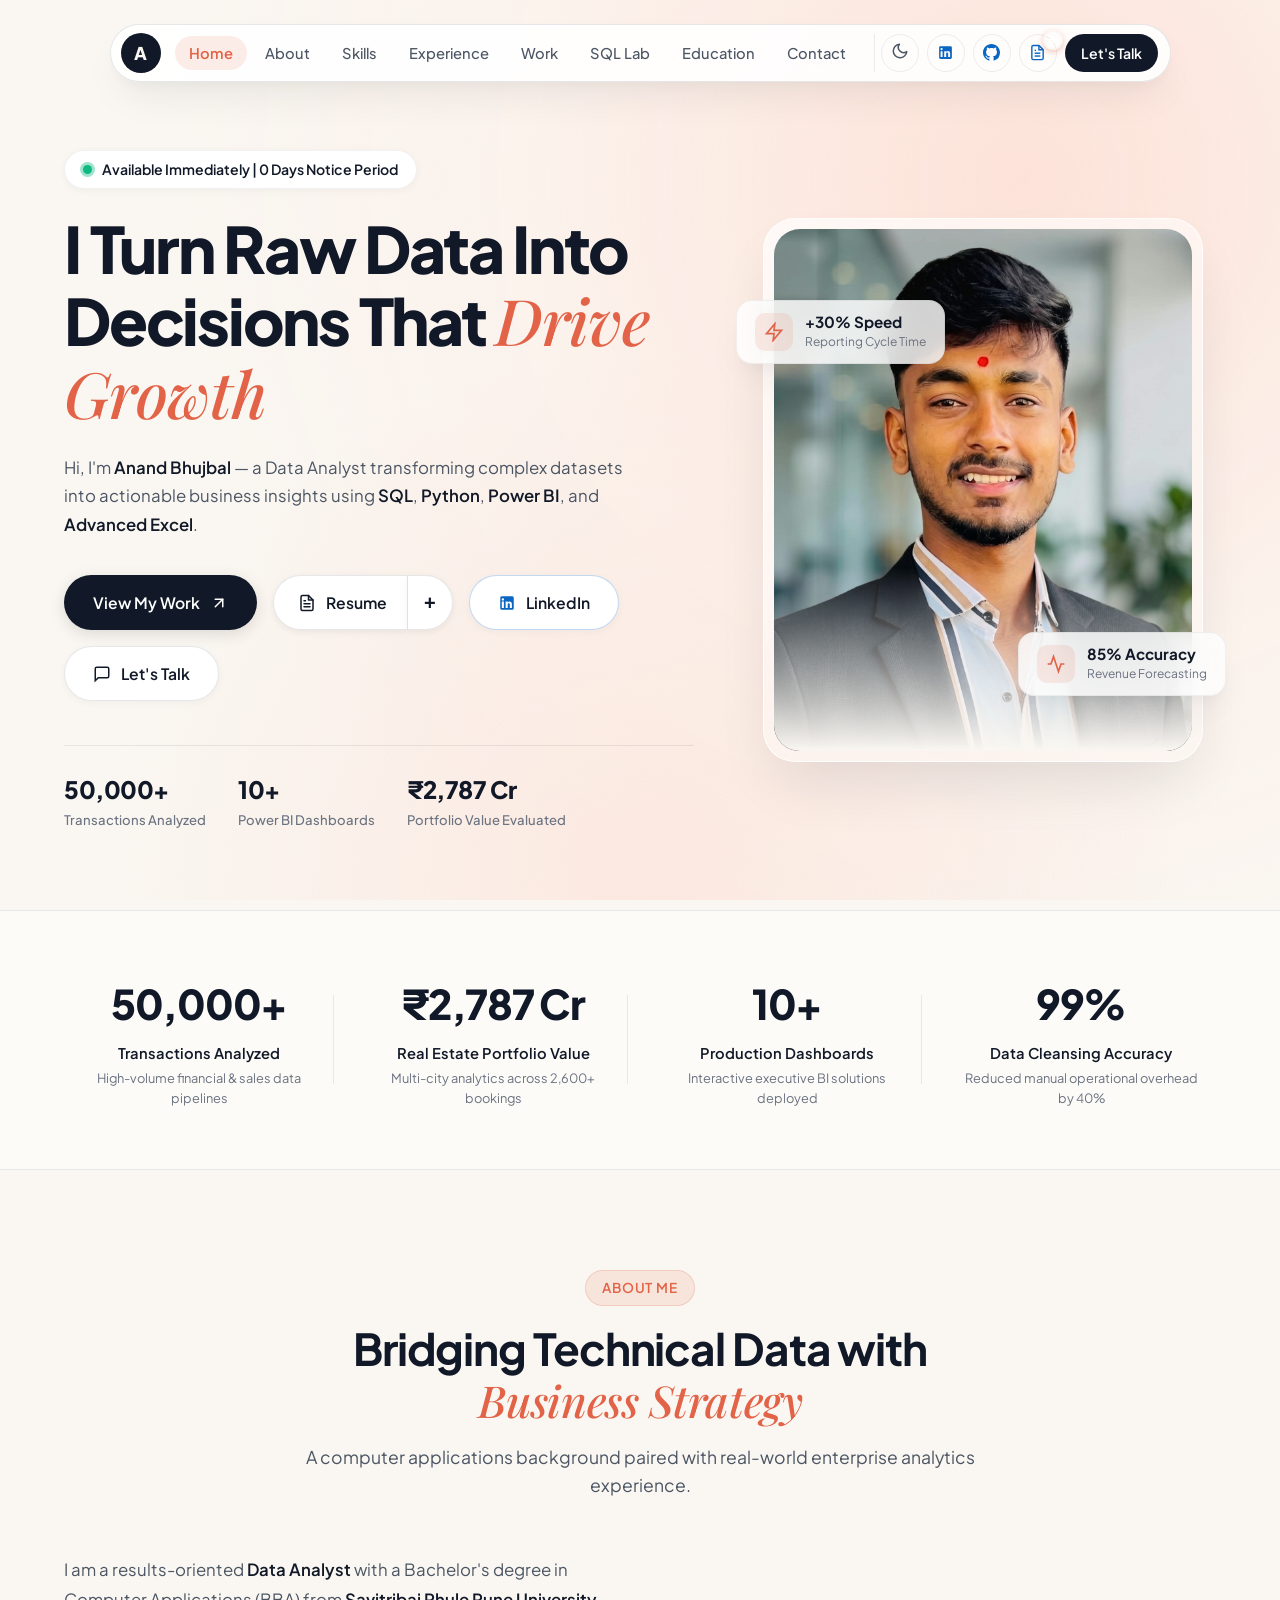
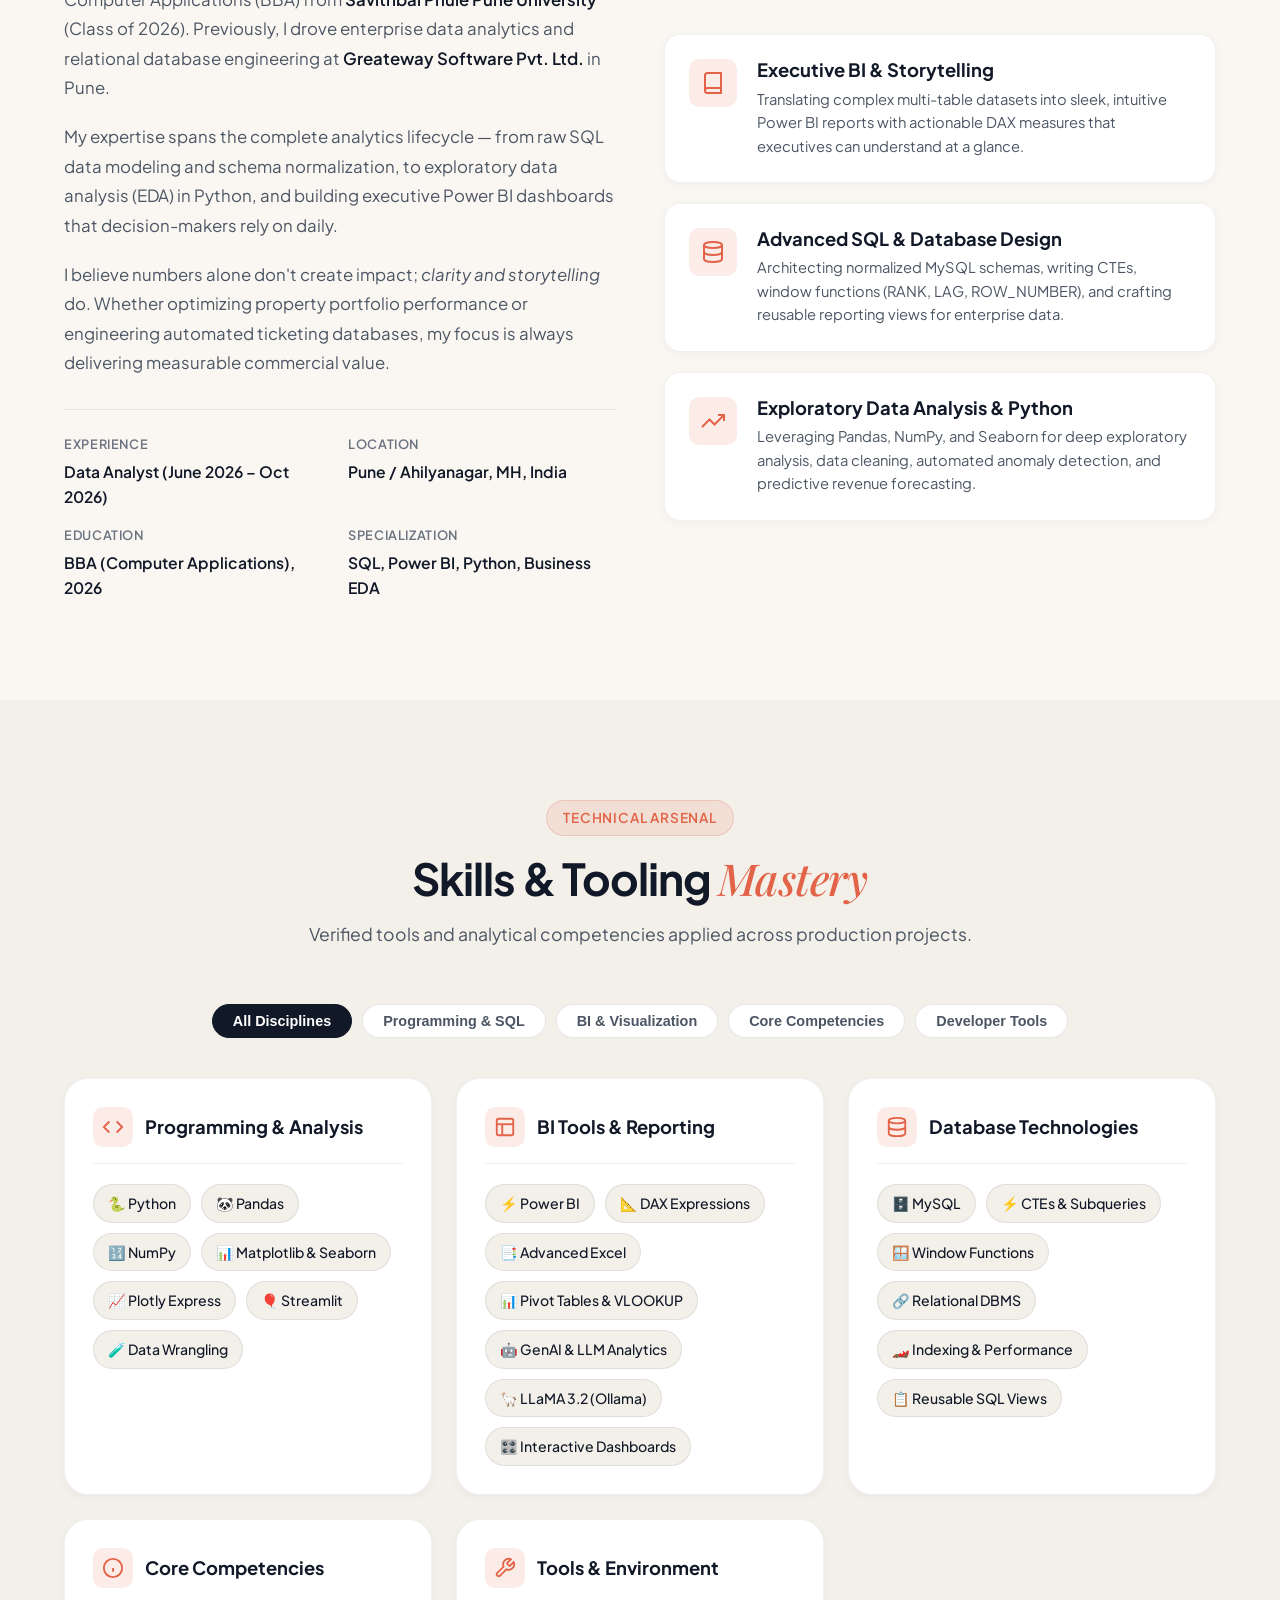
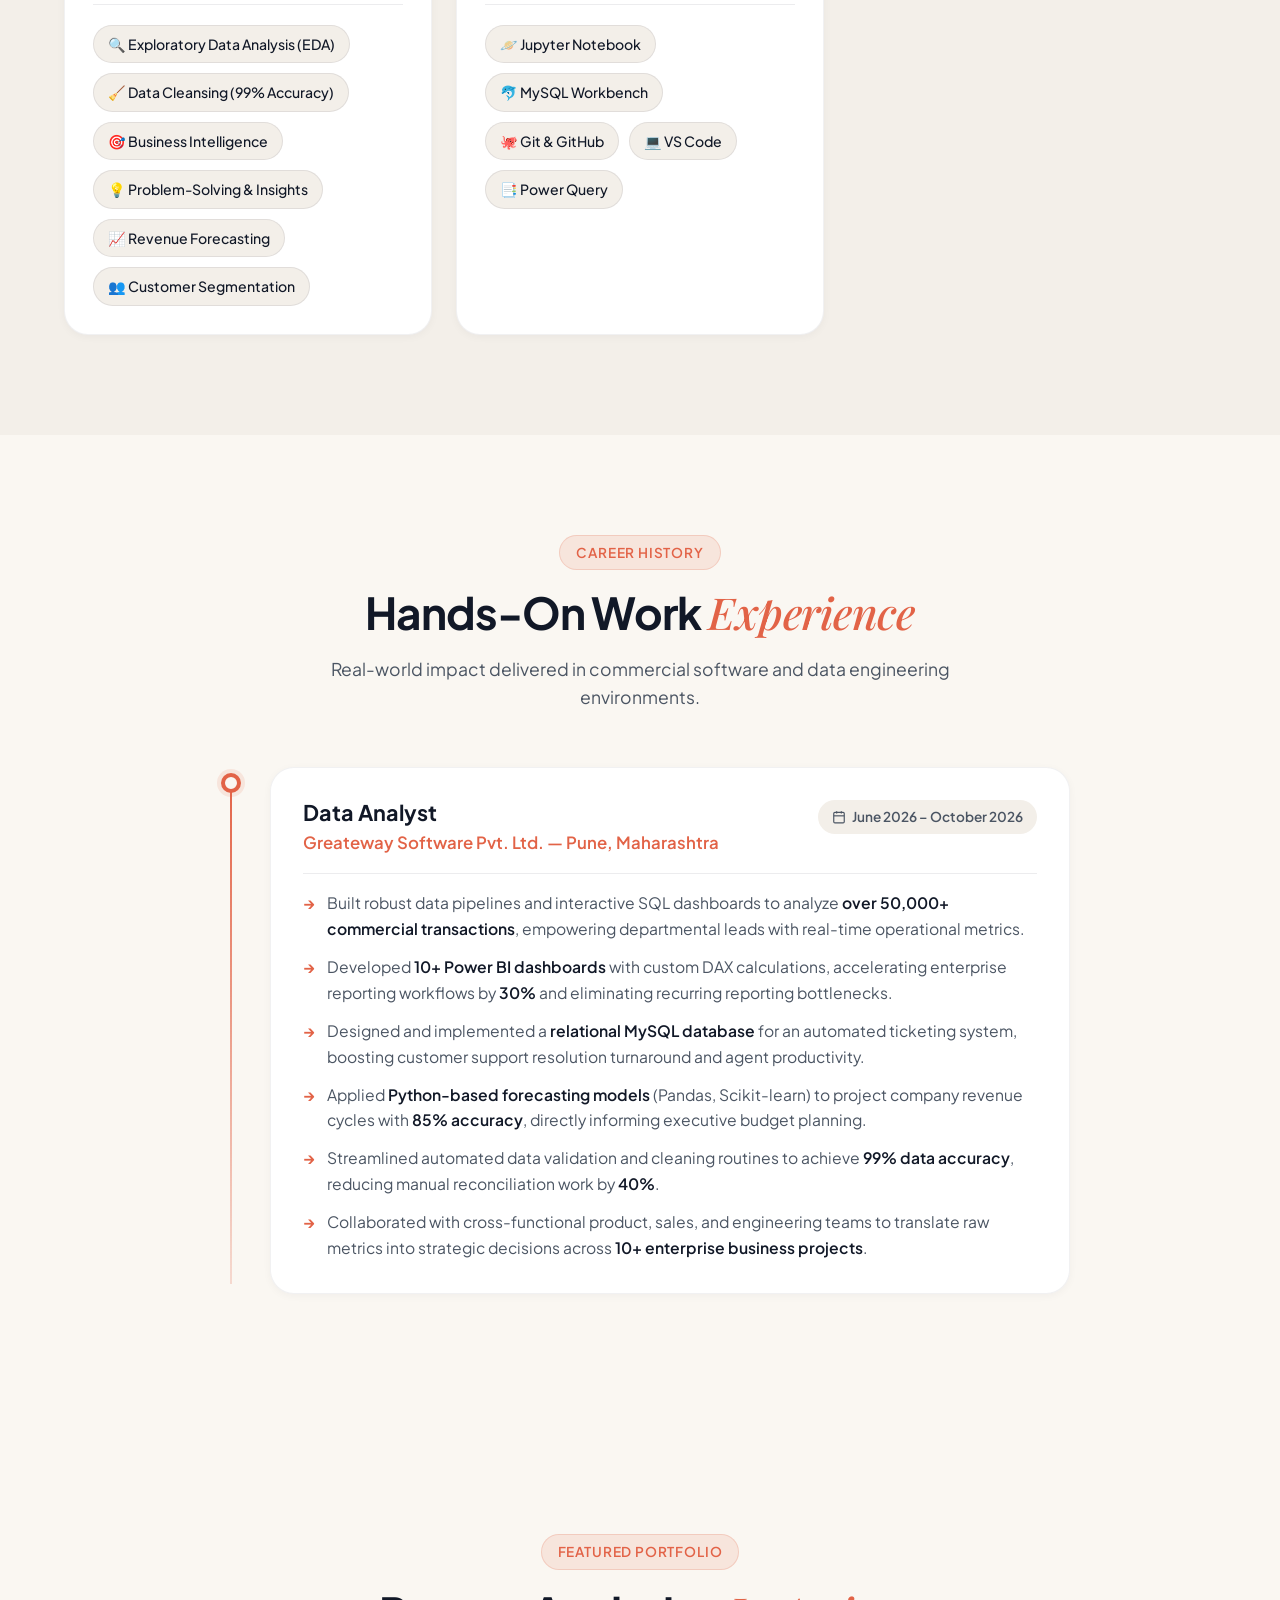
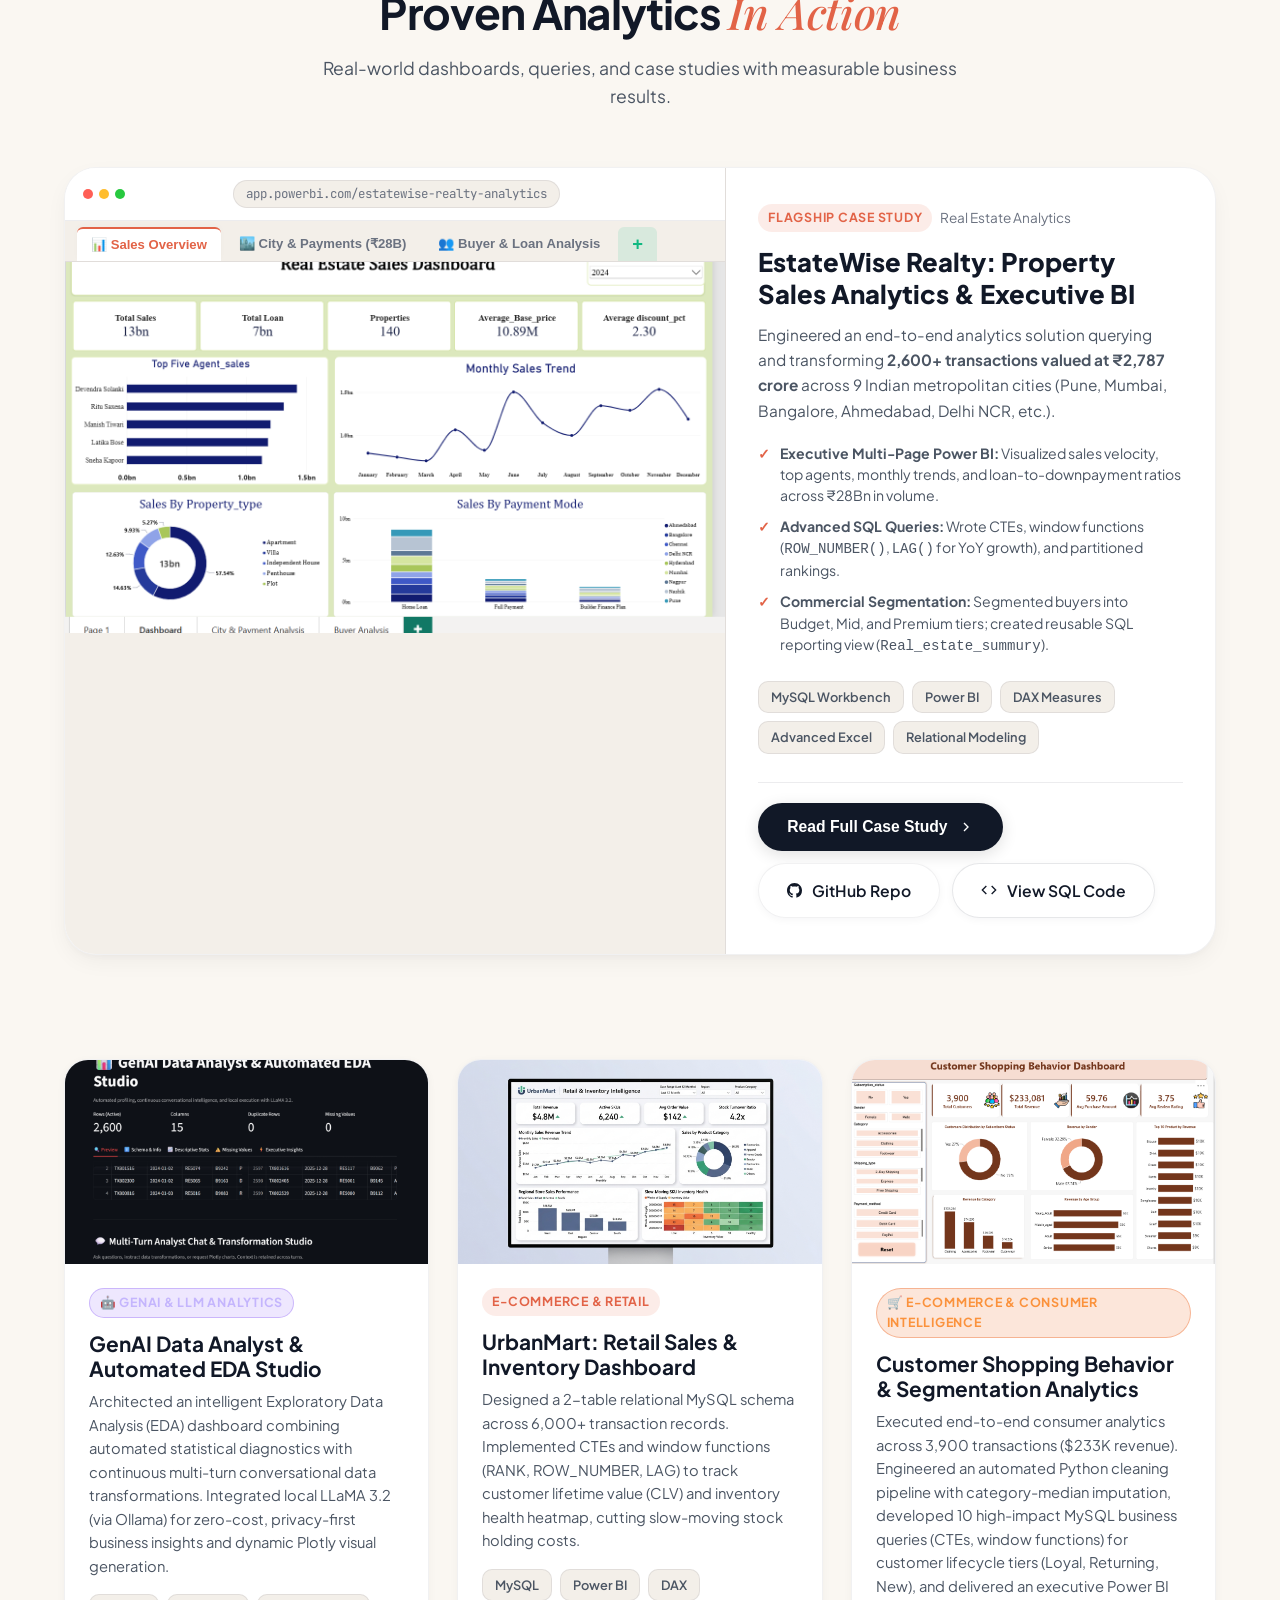
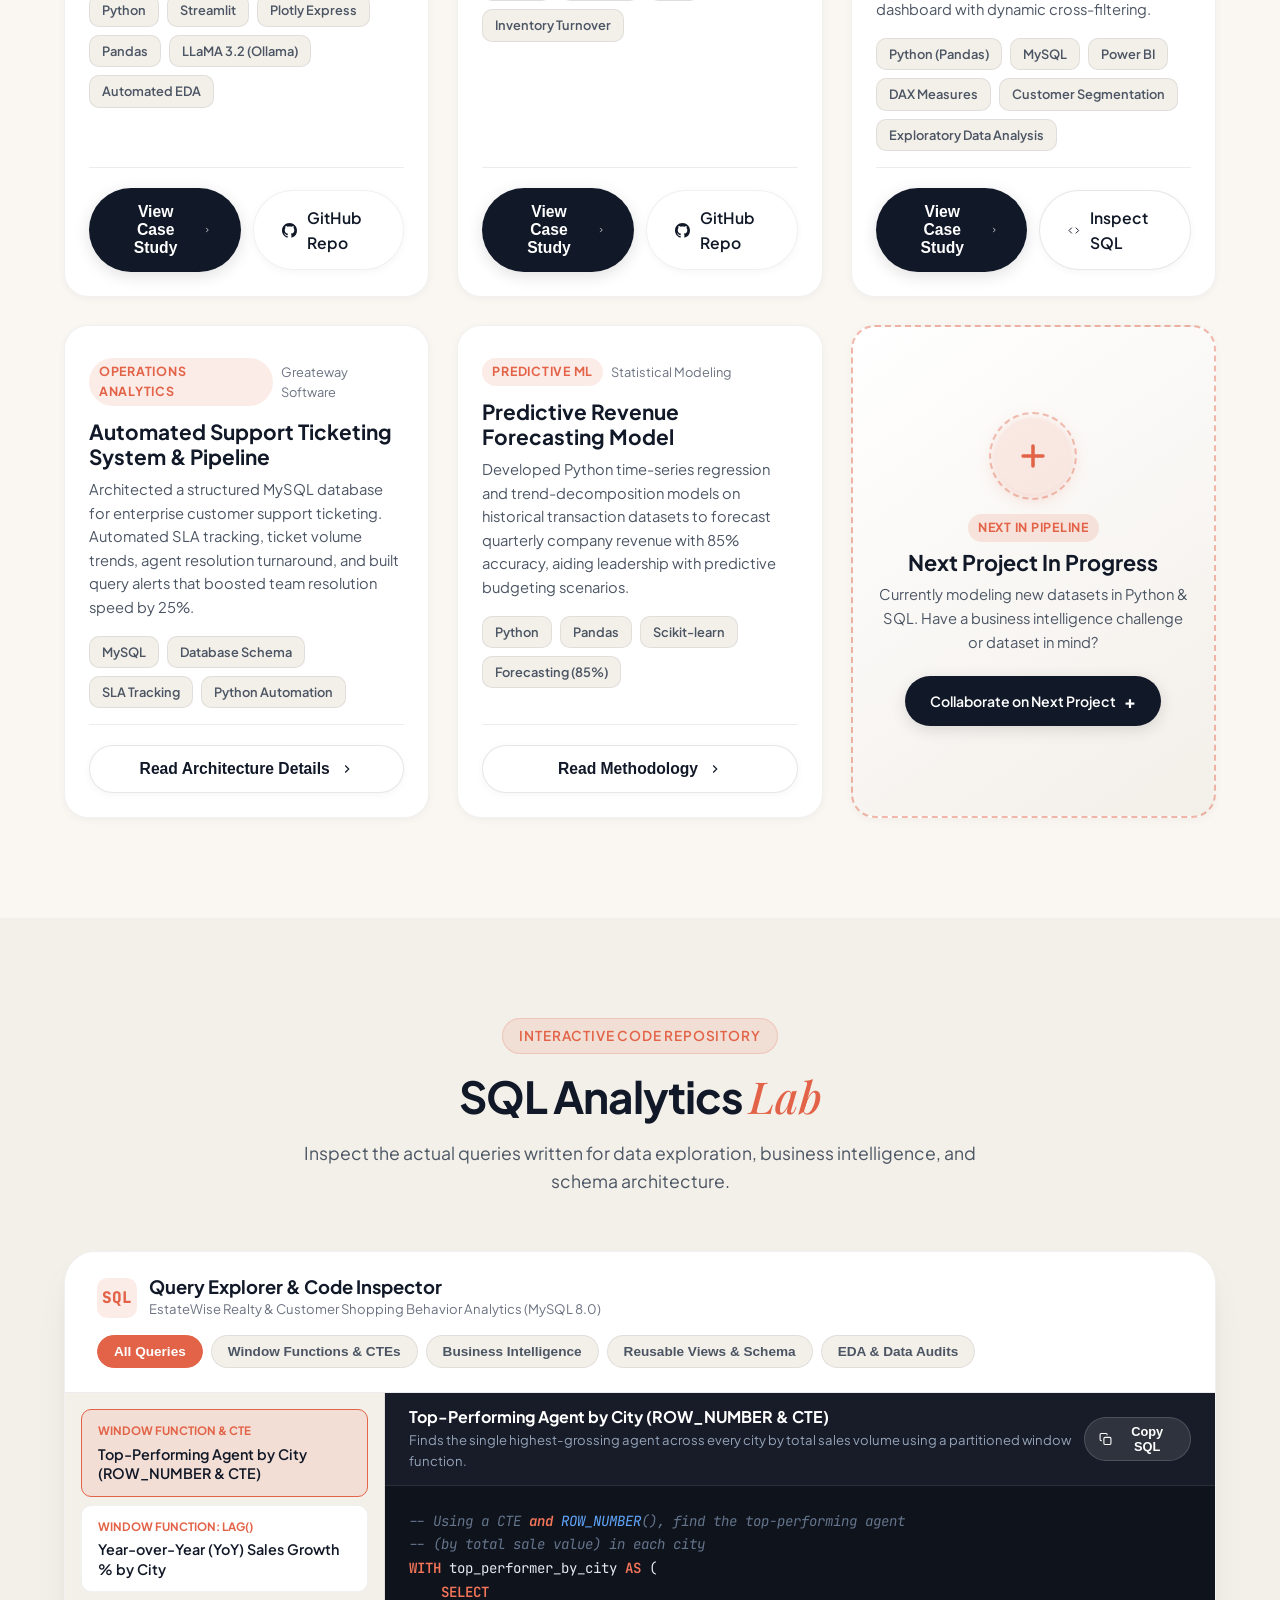
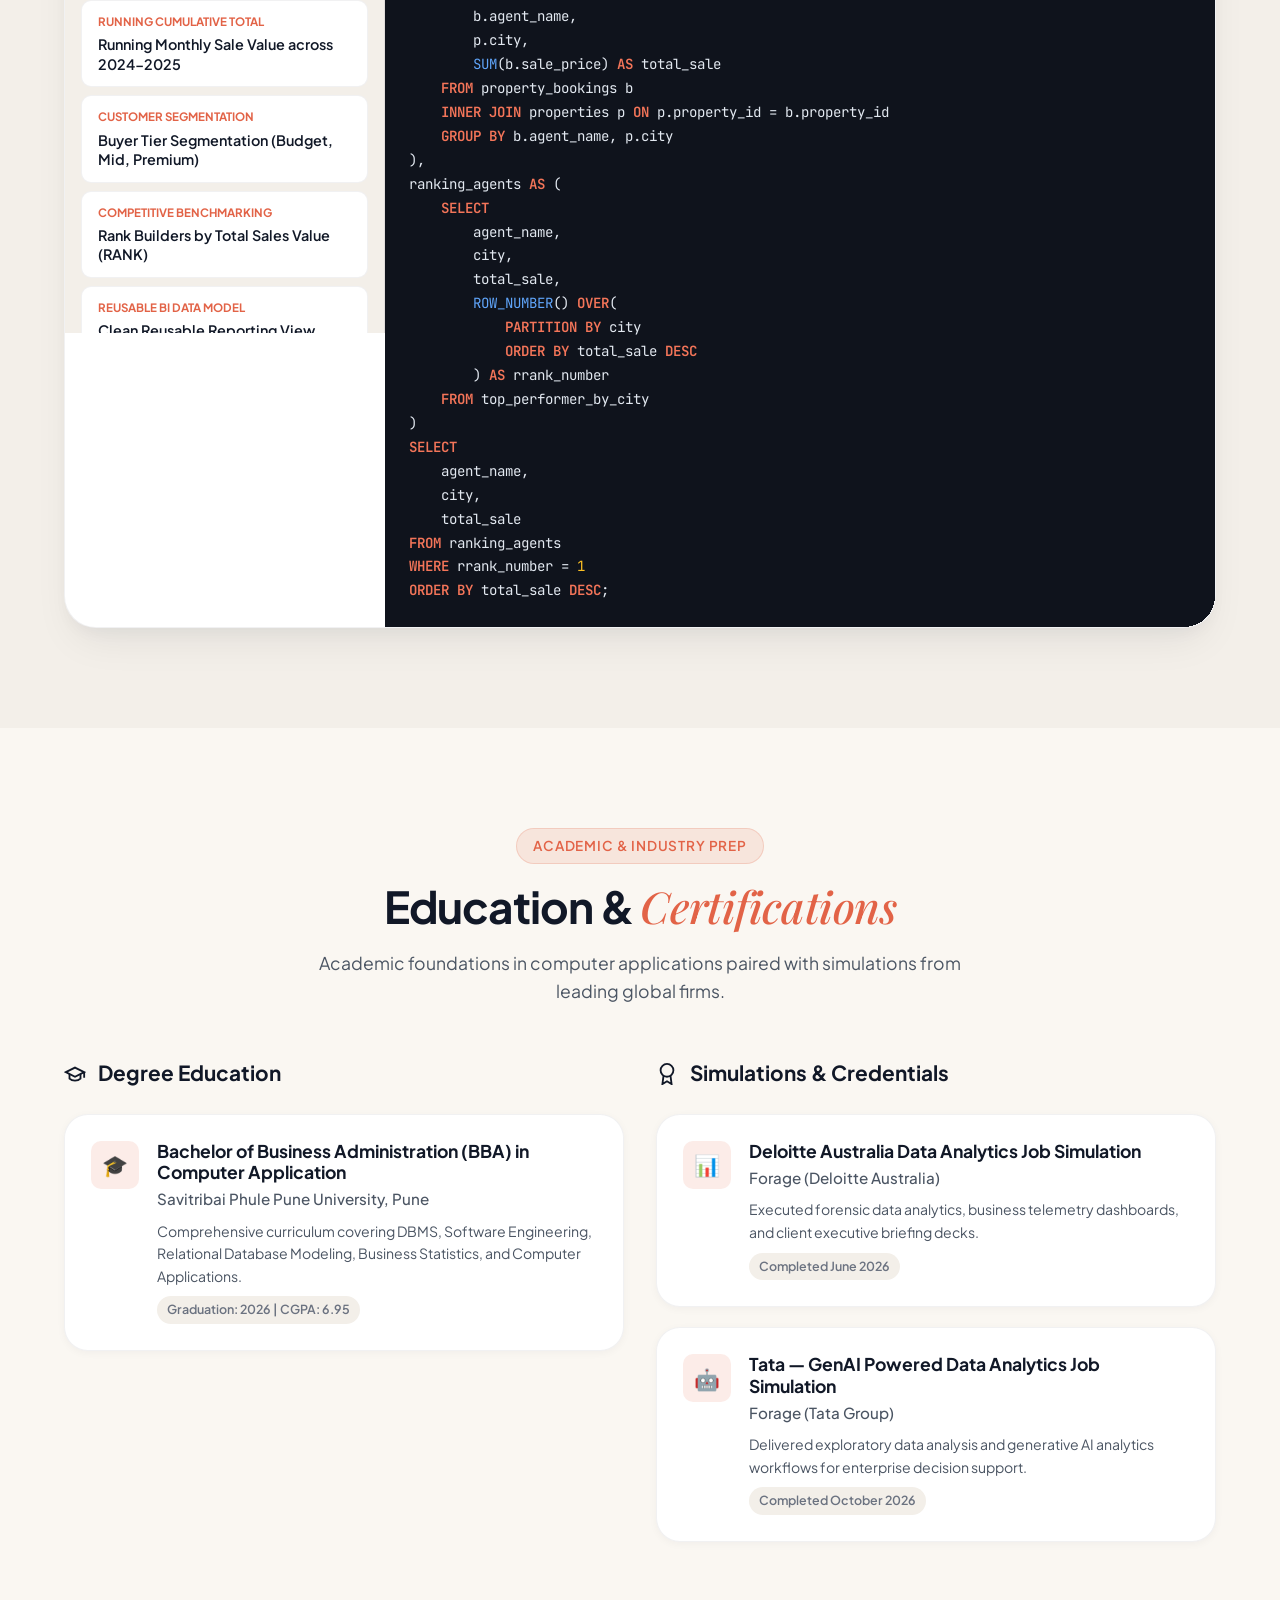
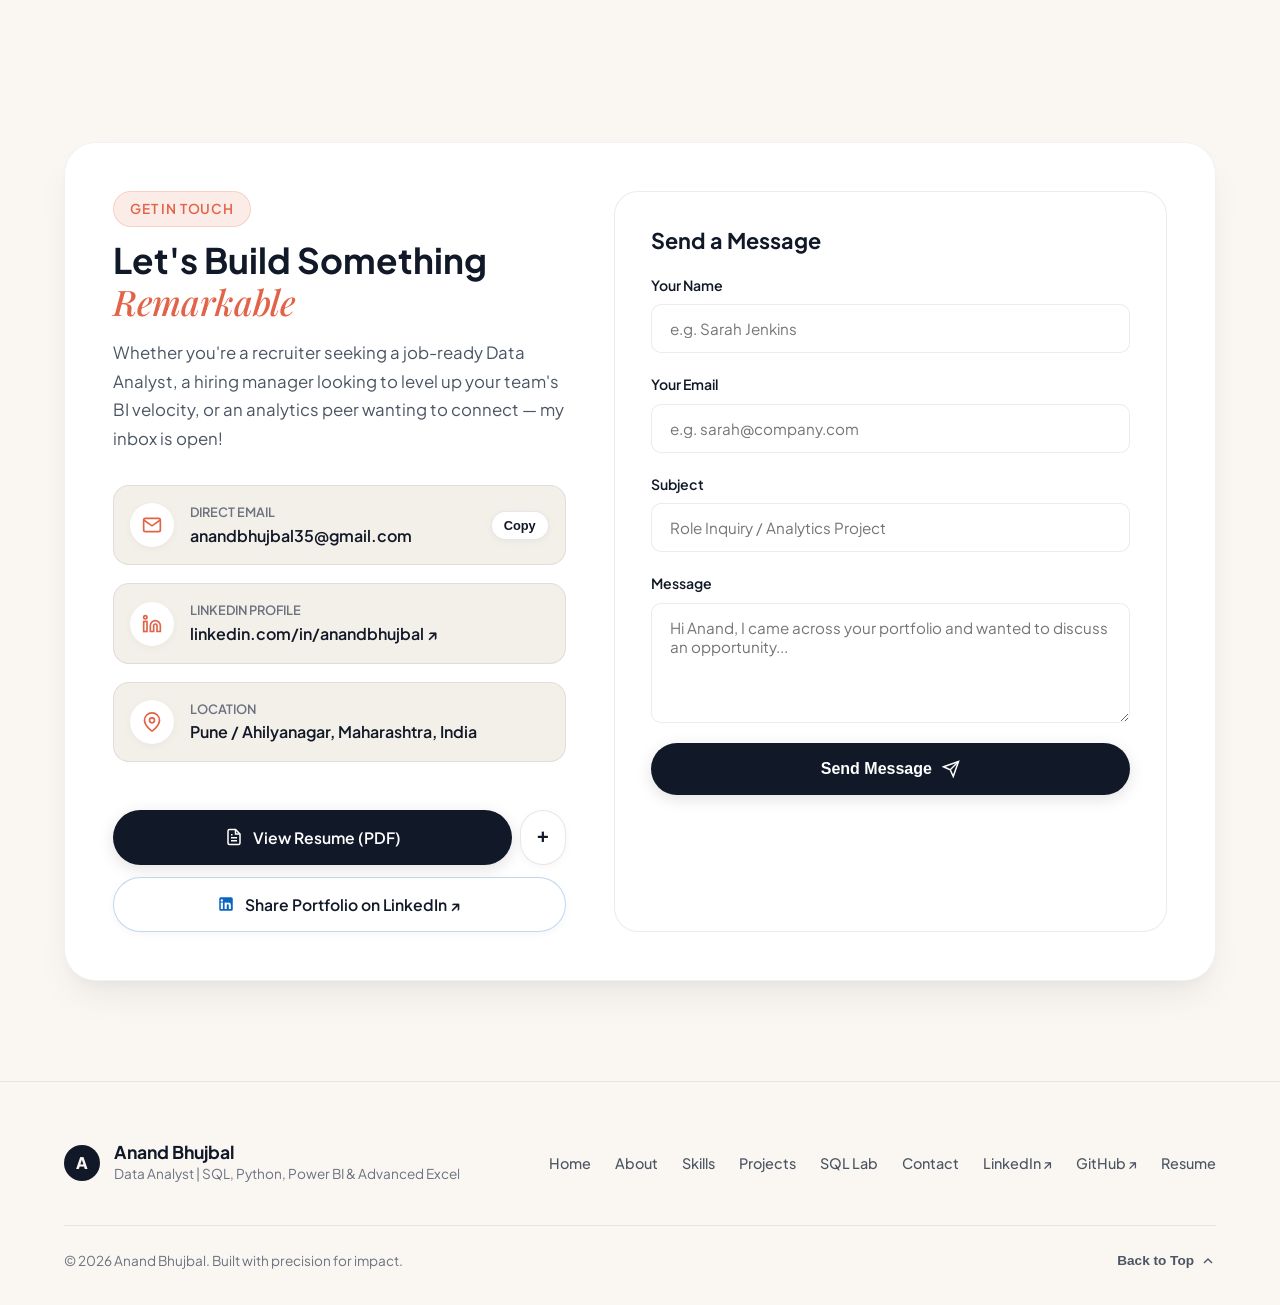
==== commit dfbbe83f: "feat: add Customer Shopping Behavior & Segmentation Analytics project, dashboard, and SQL lab querie" ====
--- a/index.html
+++ b/index.html
@@ -1,38 +1,45 @@
 <!DOCTYPE html>
 <html lang="en" data-theme="light">
+
 <head>
   <meta charset="UTF-8">
   <meta name="viewport" content="width=device-width, initial-scale=1.0">
-  
+
   <!-- Primary Meta Tags -->
   <title>Anand Bhujbal | Data Analyst Portfolio | SQL, Python, Power BI & Excel</title>
   <meta name="title" content="Anand Bhujbal | Data Analyst Portfolio">
-  <meta name="description" content="Portfolio of Anand Bhujbal, a job-ready Data Analyst specializing in SQL, Python, Power BI, and Advanced Excel. Explore real-world analytics projects, dashboards, and SQL queries.">
-  <meta name="keywords" content="Anand Bhujbal, Data Analyst, Power BI, SQL, Python, Business Intelligence, Portfolio, Pune Data Analyst">
+  <meta name="description"
+    content="Portfolio of Anand Bhujbal, a job-ready Data Analyst specializing in SQL, Python, Power BI, and Advanced Excel. Explore real-world analytics projects, dashboards, and SQL queries.">
+  <meta name="keywords"
+    content="Anand Bhujbal, Data Analyst, Power BI, SQL, Python, Business Intelligence, Portfolio, Pune Data Analyst">
   <meta name="author" content="Anand Bhujbal">
 
   <!-- Open Graph / Facebook / LinkedIn -->
   <meta property="og:type" content="website">
   <meta property="og:url" content="https://bhujbal-anand.github.io/portfolio/">
   <meta property="og:title" content="Anand Bhujbal | Data Analyst Portfolio | SQL, Python & Power BI">
-  <meta property="og:description" content="I turn raw data into decisions that drive growth. Explore interactive Power BI dashboards, MySQL relational schemas, and advanced business queries.">
+  <meta property="og:description"
+    content="I turn raw data into decisions that drive growth. Explore interactive Power BI dashboards, MySQL relational schemas, and advanced business queries.">
   <meta property="og:image" content="https://bhujbal-anand.github.io/portfolio/assets/anand-photo.jpg">
   <meta property="og:image:width" content="1200">
   <meta property="og:image:height" content="630">
   <meta property="og:site_name" content="Anand Bhujbal Portfolio">
-  
+
   <!-- Twitter Card -->
   <meta name="twitter:card" content="summary_large_image">
   <meta name="twitter:title" content="Anand Bhujbal | Data Analyst Portfolio">
-  <meta name="twitter:description" content="Explore interactive Power BI dashboards, SQL scripts, and business intelligence case studies.">
+  <meta name="twitter:description"
+    content="Explore interactive Power BI dashboards, SQL scripts, and business intelligence case studies.">
   <meta name="twitter:image" content="https://bhujbal-anand.github.io/portfolio/assets/anand-photo.jpg">
 
   <!-- Favicon -->
-  <link rel="icon" type="image/svg+xml" href="data:image/svg+xml,<svg xmlns='http://www.w3.org/2000/svg' viewBox='0 0 100 100'><circle cx='50' cy='50' r='50' fill='%23111827'/><text x='50%' y='55%' text-anchor='middle' fill='%23ffffff' font-family='sans-serif' font-weight='800' font-size='50' dy='.3em'>A</text></svg>">
+  <link rel="icon" type="image/svg+xml"
+    href="data:image/svg+xml,<svg xmlns='http://www.w3.org/2000/svg' viewBox='0 0 100 100'><circle cx='50' cy='50' r='50' fill='%23111827'/><text x='50%' y='55%' text-anchor='middle' fill='%23ffffff' font-family='sans-serif' font-weight='800' font-size='50' dy='.3em'>A</text></svg>">
 
   <!-- Stylesheet -->
   <link rel="stylesheet" href="styles.css">
 </head>
+
 <body>
 
   <!-- Ambient Radial Glows -->
@@ -66,29 +73,37 @@
         <!-- Theme Toggle -->
         <button id="theme-toggle-btn" class="theme-toggle-btn" aria-label="Toggle Dark Mode">
           <span id="theme-toggle-icon">
-            <svg width="18" height="18" viewBox="0 0 24 24" fill="none" stroke="currentColor" stroke-width="2" stroke-linecap="round" stroke-linejoin="round">
+            <svg width="18" height="18" viewBox="0 0 24 24" fill="none" stroke="currentColor" stroke-width="2"
+              stroke-linecap="round" stroke-linejoin="round">
               <path d="M21 12.79A9 9 0 1 1 11.21 3 7 7 0 0 0 21 12.79z"></path>
             </svg>
           </span>
         </button>
 
         <!-- LinkedIn Profile Link -->
-        <a href="https://linkedin.com/in/anandbhujbal" target="_blank" rel="noopener noreferrer" class="nav-social-btn" title="LinkedIn Profile" aria-label="Anand Bhujbal on LinkedIn">
+        <a href="https://linkedin.com/in/anandbhujbal" target="_blank" rel="noopener noreferrer" class="nav-social-btn"
+          title="LinkedIn Profile" aria-label="Anand Bhujbal on LinkedIn">
           <svg width="17" height="17" viewBox="0 0 24 24" fill="currentColor">
-            <path d="M19 3a2 2 0 0 1 2 2v14a2 2 0 0 1-2 2H5a2 2 0 0 1-2-2V5a2 2 0 0 1 2-2h14m-.5 15.5v-5.3a3.26 3.26 0 0 0-3.26-3.26c-.85 0-1.84.52-2.28 1.3v-1.11h-2.79v8.37h2.79v-4.93c0-.77.62-1.4 1.39-1.4a1.4 1.4 0 0 1 1.4 1.4v4.93h2.75M6.46 8.76a1.59 1.59 0 0 0 0-3.18 1.59 1.59 0 0 0 0 3.18m1.39 9.74v-8.37H5.07v8.37h2.78z"></path>
+            <path
+              d="M19 3a2 2 0 0 1 2 2v14a2 2 0 0 1-2 2H5a2 2 0 0 1-2-2V5a2 2 0 0 1 2-2h14m-.5 15.5v-5.3a3.26 3.26 0 0 0-3.26-3.26c-.85 0-1.84.52-2.28 1.3v-1.11h-2.79v8.37h2.79v-4.93c0-.77.62-1.4 1.39-1.4a1.4 1.4 0 0 1 1.4 1.4v4.93h2.75M6.46 8.76a1.59 1.59 0 0 0 0-3.18 1.59 1.59 0 0 0 0 3.18m1.39 9.74v-8.37H5.07v8.37h2.78z">
+            </path>
           </svg>
         </a>
 
         <!-- GitHub Profile Link -->
-        <a href="https://github.com/bhujbal-anand" target="_blank" rel="noopener noreferrer" class="nav-social-btn nav-github-btn" title="GitHub Profile" aria-label="Anand Bhujbal on GitHub">
+        <a href="https://github.com/bhujbal-anand" target="_blank" rel="noopener noreferrer"
+          class="nav-social-btn nav-github-btn" title="GitHub Profile" aria-label="Anand Bhujbal on GitHub">
           <svg width="17" height="17" viewBox="0 0 24 24" fill="currentColor">
-            <path d="M12 0C5.37 0 0 5.37 0 12c0 5.31 3.435 9.795 8.205 11.385.6.105.825-.255.825-.57 0-.285-.015-1.23-.015-2.235-3.015.555-3.795-.735-4.035-1.41-.135-.345-.72-1.41-1.23-1.695-.42-.225-1.02-.78-.015-.795.945-.015 1.62.87 1.845 1.23 1.08 1.815 2.805 1.305 3.495.99.105-.78.42-1.305.765-1.605-2.67-.3-5.46-1.335-5.46-5.925 0-1.305.465-2.385 1.23-3.225-.12-.3-.54-1.53.12-3.18 0 0 1.005-.315 3.3 1.23.96-.27 1.98-.405 3-.405s2.04.135 3 .405c2.295-1.56 3.3-1.23 3.3-1.23.66 1.65.24 2.88.12 3.18.765.84 1.23 1.905 1.23 3.225 0 4.605-2.805 5.625-5.475 5.925.435.375.81 1.095.81 2.22 0 1.605-.015 2.895-.015 3.3 0 .315.225.69.825.57A12.02 12.02 0 0024 12c0-6.63-5.37-12-12-12z"/>
+            <path
+              d="M12 0C5.37 0 0 5.37 0 12c0 5.31 3.435 9.795 8.205 11.385.6.105.825-.255.825-.57 0-.285-.015-1.23-.015-2.235-3.015.555-3.795-.735-4.035-1.41-.135-.345-.72-1.41-1.23-1.695-.42-.225-1.02-.78-.015-.795.945-.015 1.62.87 1.845 1.23 1.08 1.815 2.805 1.305 3.495.99.105-.78.42-1.305.765-1.605-2.67-.3-5.46-1.335-5.46-5.925 0-1.305.465-2.385 1.23-3.225-.12-.3-.54-1.53.12-3.18 0 0 1.005-.315 3.3 1.23.96-.27 1.98-.405 3-.405s2.04.135 3 .405c2.295-1.56 3.3-1.23 3.3-1.23.66 1.65.24 2.88.12 3.18.765.84 1.23 1.905 1.23 3.225 0 4.605-2.805 5.625-5.475 5.925.435.375.81 1.095.81 2.22 0 1.605-.015 2.895-.015 3.3 0 .315.225.69.825.57A12.02 12.02 0 0024 12c0-6.63-5.37-12-12-12z" />
           </svg>
         </a>
 
         <!-- Updated Resume Link with Plus (+) Button -->
         <div class="nav-resume-group">
-          <a href="assets/Anand_Bhujbal_Resume.pdf" target="_blank" rel="noopener noreferrer" class="nav-social-btn nav-resume-btn" title="View Updated Resume (PDF)" aria-label="Anand Bhujbal Updated Resume">
+          <a href="assets/Anand_Bhujbal_Resume.pdf" target="_blank" rel="noopener noreferrer"
+            class="nav-social-btn nav-resume-btn" title="View Updated Resume (PDF)"
+            aria-label="Anand Bhujbal Updated Resume">
             <svg width="17" height="17" viewBox="0 0 24 24" fill="none" stroke="currentColor" stroke-width="2">
               <path d="M14 2H6a2 2 0 0 0-2 2v16a2 2 0 0 0 2 2h12a2 2 0 0 0 2-2V8z"></path>
               <polyline points="14 2 14 8 20 8"></polyline>
@@ -97,7 +112,8 @@
               <polyline points="10 9 9 9 8 9"></polyline>
             </svg>
           </a>
-          <button class="nav-resume-plus-btn" data-modal-target="modal-resume-manager" title="Add / Upload New Resume" aria-label="Add New Resume">+</button>
+          <button class="nav-resume-plus-btn" data-modal-target="modal-resume-manager" title="Add / Upload New Resume"
+            aria-label="Add New Resume">+</button>
         </div>
 
         <!-- CTA Pill -->
@@ -124,7 +140,7 @@
     <section class="hero-section" id="hero">
       <div class="container">
         <div class="hero-grid">
-          
+
           <!-- Left Column: Copy & CTAs -->
           <div class="hero-content">
             <!-- Availability Badge -->
@@ -140,22 +156,28 @@
 
             <!-- Subtext -->
             <p class="hero-subtext">
-              Hi, I'm <strong>Anand Bhujbal</strong> — a Data Analyst transforming complex datasets into actionable business insights using <strong>SQL</strong>, <strong>Python</strong>, <strong>Power BI</strong>, and <strong>Advanced Excel</strong>.
+              Hi, I'm <strong>Anand Bhujbal</strong> — a Data Analyst transforming complex datasets into actionable
+              business insights using <strong>SQL</strong>, <strong>Python</strong>, <strong>Power BI</strong>, and
+              <strong>Advanced Excel</strong>.
             </p>
 
             <!-- Hero Action Buttons -->
             <div class="hero-cta-group">
               <a href="#projects" class="btn btn-primary" id="hero-view-work-btn">
                 <span>View My Work</span>
-                <svg width="18" height="18" viewBox="0 0 24 24" fill="none" stroke="currentColor" stroke-width="2" stroke-linecap="round" stroke-linejoin="round">
+                <svg width="18" height="18" viewBox="0 0 24 24" fill="none" stroke="currentColor" stroke-width="2"
+                  stroke-linecap="round" stroke-linejoin="round">
                   <line x1="7" y1="17" x2="17" y2="7"></line>
                   <polyline points="7 7 17 7 17 17"></polyline>
                 </svg>
               </a>
 
               <div class="resume-btn-group">
-                <a href="assets/Anand_Bhujbal_Resume.pdf" target="_blank" rel="noopener noreferrer" class="btn btn-secondary btn-resume-main" id="hero-resume-btn" title="View & Download Updated Resume (PDF)">
-                  <svg width="18" height="18" viewBox="0 0 24 24" fill="none" stroke="currentColor" stroke-width="2" stroke-linecap="round" stroke-linejoin="round">
+                <a href="assets/Anand_Bhujbal_Resume.pdf" target="_blank" rel="noopener noreferrer"
+                  class="btn btn-secondary btn-resume-main" id="hero-resume-btn"
+                  title="View & Download Updated Resume (PDF)">
+                  <svg width="18" height="18" viewBox="0 0 24 24" fill="none" stroke="currentColor" stroke-width="2"
+                    stroke-linecap="round" stroke-linejoin="round">
                     <path d="M14 2H6a2 2 0 0 0-2 2v16a2 2 0 0 0 2 2h12a2 2 0 0 0 2-2V8z"></path>
                     <polyline points="14 2 14 8 20 8"></polyline>
                     <line x1="16" y1="13" x2="8" y2="13"></line>
@@ -164,14 +186,18 @@
                   </svg>
                   <span>Resume</span>
                 </a>
-                <button class="btn-resume-plus" data-modal-target="modal-resume-manager" title="Add / Upload New Updated Resume">
+                <button class="btn-resume-plus" data-modal-target="modal-resume-manager"
+                  title="Add / Upload New Updated Resume">
                   <span>+</span>
                 </button>
               </div>
 
-              <a href="https://linkedin.com/in/anandbhujbal" target="_blank" rel="noopener noreferrer" class="btn btn-secondary btn-linkedin" id="hero-linkedin-btn" title="Connect on LinkedIn">
+              <a href="https://linkedin.com/in/anandbhujbal" target="_blank" rel="noopener noreferrer"
+                class="btn btn-secondary btn-linkedin" id="hero-linkedin-btn" title="Connect on LinkedIn">
                 <svg width="18" height="18" viewBox="0 0 24 24" fill="#0A66C2">
-                  <path d="M19 3a2 2 0 0 1 2 2v14a2 2 0 0 1-2 2H5a2 2 0 0 1-2-2V5a2 2 0 0 1 2-2h14m-.5 15.5v-5.3a3.26 3.26 0 0 0-3.26-3.26c-.85 0-1.84.52-2.28 1.3v-1.11h-2.79v8.37h2.79v-4.93c0-.77.62-1.4 1.39-1.4a1.4 1.4 0 0 1 1.4 1.4v4.93h2.75M6.46 8.76a1.59 1.59 0 0 0 0-3.18 1.59 1.59 0 0 0 0 3.18m1.39 9.74v-8.37H5.07v8.37h2.78z"></path>
+                  <path
+                    d="M19 3a2 2 0 0 1 2 2v14a2 2 0 0 1-2 2H5a2 2 0 0 1-2-2V5a2 2 0 0 1 2-2h14m-.5 15.5v-5.3a3.26 3.26 0 0 0-3.26-3.26c-.85 0-1.84.52-2.28 1.3v-1.11h-2.79v8.37h2.79v-4.93c0-.77.62-1.4 1.39-1.4a1.4 1.4 0 0 1 1.4 1.4v4.93h2.75M6.46 8.76a1.59 1.59 0 0 0 0-3.18 1.59 1.59 0 0 0 0 3.18m1.39 9.74v-8.37H5.07v8.37h2.78z">
+                  </path>
                 </svg>
                 <span>LinkedIn</span>
               </a>
@@ -205,12 +231,8 @@
           <div class="hero-visual">
             <div class="portrait-wrapper">
               <div class="portrait-inner">
-                <img 
-                  src="assets/anand-photo.jpg" 
-                  alt="Anand Bhujbal - Data Analyst" 
-                  class="portrait-img" 
-                  loading="eager"
-                >
+                <img src="assets/anand-photo.jpg" alt="Anand Bhujbal - Data Analyst" class="portrait-img"
+                  loading="eager">
                 <div class="portrait-vignette"></div>
               </div>
 
@@ -294,21 +316,30 @@
       <div class="container">
         <div class="section-header">
           <div class="section-tag">About Me</div>
-          <h2 class="section-title">Bridging Technical Data with <span class="serif-italic">Business Strategy</span></h2>
-          <p class="section-subtitle">A computer applications background paired with real-world enterprise analytics experience.</p>
+          <h2 class="section-title">Bridging Technical Data with <span class="serif-italic">Business Strategy</span>
+          </h2>
+          <p class="section-subtitle">A computer applications background paired with real-world enterprise analytics
+            experience.</p>
         </div>
 
         <div class="about-grid">
           <!-- Left: Narrative & Metadata -->
           <div class="about-narrative">
             <p>
-              I am a results-oriented <strong>Data Analyst</strong> with a Bachelor's degree in Computer Applications (BBA) from <strong>Savitribai Phule Pune University</strong> (Class of 2026). Previously, I drove enterprise data analytics and relational database engineering at <strong>Greateway Software Pvt. Ltd.</strong> in Pune.
+              I am a results-oriented <strong>Data Analyst</strong> with a Bachelor's degree in Computer Applications
+              (BBA) from <strong>Savitribai Phule Pune University</strong> (Class of 2026). Previously, I drove
+              enterprise data analytics and relational database engineering at <strong>Greateway Software Pvt.
+                Ltd.</strong> in Pune.
             </p>
             <p>
-              My expertise spans the complete analytics lifecycle — from raw SQL data modeling and schema normalization, to exploratory data analysis (EDA) in Python, and building executive Power BI dashboards that decision-makers rely on daily.
+              My expertise spans the complete analytics lifecycle — from raw SQL data modeling and schema normalization,
+              to exploratory data analysis (EDA) in Python, and building executive Power BI dashboards that
+              decision-makers rely on daily.
             </p>
             <p>
-              I believe numbers alone don't create impact; <em>clarity and storytelling</em> do. Whether optimizing property portfolio performance or engineering automated ticketing databases, my focus is always delivering measurable commercial value.
+              I believe numbers alone don't create impact; <em>clarity and storytelling</em> do. Whether optimizing
+              property portfolio performance or engineering automated ticketing databases, my focus is always delivering
+              measurable commercial value.
             </p>
 
             <div class="about-meta-list">
@@ -342,7 +373,8 @@
               </div>
               <div class="card-content">
                 <h3>Executive BI & Storytelling</h3>
-                <p>Translating complex multi-table datasets into sleek, intuitive Power BI reports with actionable DAX measures that executives can understand at a glance.</p>
+                <p>Translating complex multi-table datasets into sleek, intuitive Power BI reports with actionable DAX
+                  measures that executives can understand at a glance.</p>
               </div>
             </div>
 
@@ -356,7 +388,8 @@
               </div>
               <div class="card-content">
                 <h3>Advanced SQL & Database Design</h3>
-                <p>Architecting normalized MySQL schemas, writing CTEs, window functions (RANK, LAG, ROW_NUMBER), and crafting reusable reporting views for enterprise data.</p>
+                <p>Architecting normalized MySQL schemas, writing CTEs, window functions (RANK, LAG, ROW_NUMBER), and
+                  crafting reusable reporting views for enterprise data.</p>
               </div>
             </div>
 
@@ -369,7 +402,8 @@
               </div>
               <div class="card-content">
                 <h3>Exploratory Data Analysis & Python</h3>
-                <p>Leveraging Pandas, NumPy, and Seaborn for deep exploratory analysis, data cleaning, automated anomaly detection, and predictive revenue forecasting.</p>
+                <p>Leveraging Pandas, NumPy, and Seaborn for deep exploratory analysis, data cleaning, automated anomaly
+                  detection, and predictive revenue forecasting.</p>
               </div>
             </div>
           </div>
@@ -399,7 +433,7 @@
 
         <!-- Skills Cards Grid -->
         <div class="skills-grid" id="skills-grid">
-          
+
           <!-- Category 1: Programming & Analysis -->
           <div class="skill-category-card" data-category="lang-db">
             <div class="skill-category-header">
@@ -494,7 +528,9 @@
             <div class="skill-category-header">
               <div class="category-icon">
                 <svg width="22" height="22" viewBox="0 0 24 24" fill="none" stroke="currentColor" stroke-width="2">
-                  <path d="M14.7 6.3a1 1 0 0 0 0 1.4l1.6 1.6a1 1 0 0 0 1.4 0l3.77-3.77a6 6 0 0 1-7.94 7.94l-6.91 6.91a2.12 2.12 0 0 1-3-3l6.91-6.91a6 6 0 0 1 7.94-7.94l-3.76 3.76z"></path>
+                  <path
+                    d="M14.7 6.3a1 1 0 0 0 0 1.4l1.6 1.6a1 1 0 0 0 1.4 0l3.77-3.77a6 6 0 0 1-7.94 7.94l-6.91 6.91a2.12 2.12 0 0 1-3-3l6.91-6.91a6 6 0 0 1 7.94-7.94l-3.76 3.76z">
+                  </path>
                 </svg>
               </div>
               <h3 class="category-title">Tools & Environment</h3>
@@ -521,14 +557,15 @@
         <div class="section-header">
           <div class="section-tag">Career History</div>
           <h2 class="section-title">Hands-On Work <span class="serif-italic">Experience</span></h2>
-          <p class="section-subtitle">Real-world impact delivered in commercial software and data engineering environments.</p>
+          <p class="section-subtitle">Real-world impact delivered in commercial software and data engineering
+            environments.</p>
         </div>
 
         <div class="experience-timeline">
-          
+
           <div class="timeline-item">
             <div class="timeline-marker"></div>
-            
+
             <div class="experience-card">
               <div class="exp-header">
                 <div class="exp-role-company">
@@ -548,22 +585,29 @@
 
               <ul class="exp-bullets">
                 <li class="exp-bullet-item">
-                  Built robust data pipelines and interactive SQL dashboards to analyze <strong>over 50,000+ commercial transactions</strong>, empowering departmental leads with real-time operational metrics.
+                  Built robust data pipelines and interactive SQL dashboards to analyze <strong>over 50,000+ commercial
+                    transactions</strong>, empowering departmental leads with real-time operational metrics.
                 </li>
                 <li class="exp-bullet-item">
-                  Developed <strong>10+ Power BI dashboards</strong> with custom DAX calculations, accelerating enterprise reporting workflows by <strong>30%</strong> and eliminating recurring reporting bottlenecks.
+                  Developed <strong>10+ Power BI dashboards</strong> with custom DAX calculations, accelerating
+                  enterprise reporting workflows by <strong>30%</strong> and eliminating recurring reporting
+                  bottlenecks.
                 </li>
                 <li class="exp-bullet-item">
-                  Designed and implemented a <strong>relational MySQL database</strong> for an automated ticketing system, boosting customer support resolution turnaround and agent productivity.
+                  Designed and implemented a <strong>relational MySQL database</strong> for an automated ticketing
+                  system, boosting customer support resolution turnaround and agent productivity.
                 </li>
                 <li class="exp-bullet-item">
-                  Applied <strong>Python-based forecasting models</strong> (Pandas, Scikit-learn) to project company revenue cycles with <strong>85% accuracy</strong>, directly informing executive budget planning.
+                  Applied <strong>Python-based forecasting models</strong> (Pandas, Scikit-learn) to project company
+                  revenue cycles with <strong>85% accuracy</strong>, directly informing executive budget planning.
                 </li>
                 <li class="exp-bullet-item">
-                  Streamlined automated data validation and cleaning routines to achieve <strong>99% data accuracy</strong>, reducing manual reconciliation work by <strong>40%</strong>.
+                  Streamlined automated data validation and cleaning routines to achieve <strong>99% data
+                    accuracy</strong>, reducing manual reconciliation work by <strong>40%</strong>.
                 </li>
                 <li class="exp-bullet-item">
-                  Collaborated with cross-functional product, sales, and engineering teams to translate raw metrics into strategic decisions across <strong>10+ enterprise business projects</strong>.
+                  Collaborated with cross-functional product, sales, and engineering teams to translate raw metrics into
+                  strategic decisions across <strong>10+ enterprise business projects</strong>.
                 </li>
               </ul>
             </div>
@@ -581,15 +625,16 @@
         <div class="section-header">
           <div class="section-tag">Featured Portfolio</div>
           <h2 class="section-title">Proven Analytics <span class="serif-italic">In Action</span></h2>
-          <p class="section-subtitle">Real-world dashboards, queries, and case studies with measurable business results.</p>
+          <p class="section-subtitle">Real-world dashboards, queries, and case studies with measurable business results.
+          </p>
         </div>
 
         <div class="projects-container">
-          
+
           <!-- PROJECT 1: EstateWise Realty (Flagship Showcase) -->
           <div class="featured-project-card">
             <div class="project-inner-grid">
-              
+
               <!-- Left: Interactive Multi-Page Browser Mockup -->
               <div class="project-browser-frame">
                 <!-- Browser Header Bar -->
@@ -614,7 +659,8 @@
                   <button class="dash-tab-btn" data-tab="tab-buyer">
                     <span>👥 Buyer & Loan Analysis</span>
                   </button>
-                  <button class="dash-tab-btn dash-tab-add-btn" id="dash-tab-add-btn" title="Add Next Project / Dashboard View">
+                  <button class="dash-tab-btn dash-tab-add-btn" id="dash-tab-add-btn"
+                    title="Add Next Project / Dashboard View">
                     <span class="plus-tab-icon">+</span>
                   </button>
                 </div>
@@ -622,32 +668,20 @@
                 <!-- Dashboard Viewport -->
                 <div class="dashboard-viewport" title="Click to view full image in Lightbox">
                   <!-- Image 1: Sales Overview -->
-                  <img 
-                    src="assets/dashboards/sales-overview.png" 
-                    alt="EstateWise Realty Sales Overview Dashboard" 
-                    class="dashboard-screen-img active" 
-                    data-screen="tab-sales"
+                  <img src="assets/dashboards/sales-overview.png" alt="EstateWise Realty Sales Overview Dashboard"
+                    class="dashboard-screen-img active" data-screen="tab-sales"
                     data-zoom-src="assets/dashboards/sales-overview.png"
-                    data-caption="EstateWise Realty — Executive Sales Overview Dashboard (Power BI)"
-                  >
+                    data-caption="EstateWise Realty — Executive Sales Overview Dashboard (Power BI)">
                   <!-- Image 2: City & Payment Analysis -->
-                  <img 
-                    src="assets/dashboards/city-payment-analysis.png" 
-                    alt="City & Payment Analysis Dashboard" 
-                    class="dashboard-screen-img" 
-                    data-screen="tab-city"
+                  <img src="assets/dashboards/city-payment-analysis.png" alt="City & Payment Analysis Dashboard"
+                    class="dashboard-screen-img" data-screen="tab-city"
                     data-zoom-src="assets/dashboards/city-payment-analysis.png"
-                    data-caption="EstateWise Realty — City & Payment Mode Analysis Dashboard (Power BI)"
-                  >
+                    data-caption="EstateWise Realty — City & Payment Mode Analysis Dashboard (Power BI)">
                   <!-- Image 3: Buyer & Loan Analysis -->
-                  <img 
-                    src="assets/dashboards/buyer-analysis.png" 
-                    alt="Buyer Loan and Down Payment Analysis Dashboard" 
-                    class="dashboard-screen-img" 
-                    data-screen="tab-buyer"
+                  <img src="assets/dashboards/buyer-analysis.png" alt="Buyer Loan and Down Payment Analysis Dashboard"
+                    class="dashboard-screen-img" data-screen="tab-buyer"
                     data-zoom-src="assets/dashboards/buyer-analysis.png"
-                    data-caption="EstateWise Realty — Buyer Details & Loan Breakdown Dashboard (Power BI)"
-                  >
+                    data-caption="EstateWise Realty — Buyer Details & Loan Breakdown Dashboard (Power BI)">
 
                   <div class="zoom-overlay-hint">
                     <svg width="14" height="14" viewBox="0 0 24 24" fill="none" stroke="currentColor" stroke-width="2">
@@ -670,23 +704,28 @@
                   </div>
 
                   <h3 class="project-title">EstateWise Realty: Property Sales Analytics & Executive BI</h3>
-                  
+
                   <p class="project-desc">
-                    Engineered an end-to-end analytics solution querying and transforming <strong>2,600+ transactions valued at ₹2,787 crore</strong> across 9 Indian metropolitan cities (Pune, Mumbai, Bangalore, Ahmedabad, Delhi NCR, etc.).
+                    Engineered an end-to-end analytics solution querying and transforming <strong>2,600+ transactions
+                      valued at ₹2,787 crore</strong> across 9 Indian metropolitan cities (Pune, Mumbai, Bangalore,
+                    Ahmedabad, Delhi NCR, etc.).
                   </p>
 
                   <ul class="project-highlights-list">
                     <li class="project-highlight-item">
                       <span class="highlight-bullet">✓</span>
-                      <span><strong>Executive Multi-Page Power BI:</strong> Visualized sales velocity, top agents, monthly trends, and loan-to-downpayment ratios across ₹28Bn in volume.</span>
+                      <span><strong>Executive Multi-Page Power BI:</strong> Visualized sales velocity, top agents,
+                        monthly trends, and loan-to-downpayment ratios across ₹28Bn in volume.</span>
                     </li>
                     <li class="project-highlight-item">
                       <span class="highlight-bullet">✓</span>
-                      <span><strong>Advanced SQL Queries:</strong> Wrote CTEs, window functions (<code>ROW_NUMBER()</code>, <code>LAG()</code> for YoY growth), and partitioned rankings.</span>
+                      <span><strong>Advanced SQL Queries:</strong> Wrote CTEs, window functions
+                        (<code>ROW_NUMBER()</code>, <code>LAG()</code> for YoY growth), and partitioned rankings.</span>
                     </li>
                     <li class="project-highlight-item">
                       <span class="highlight-bullet">✓</span>
-                      <span><strong>Commercial Segmentation:</strong> Segmented buyers into Budget, Mid, and Premium tiers; created reusable SQL reporting view (<code>Real_estate_summury</code>).</span>
+                      <span><strong>Commercial Segmentation:</strong> Segmented buyers into Budget, Mid, and Premium
+                        tiers; created reusable SQL reporting view (<code>Real_estate_summury</code>).</span>
                     </li>
                   </ul>
 
@@ -707,9 +746,11 @@
                     </svg>
                   </button>
 
-                  <a href="https://github.com/bhujbal-anand/estatewise-realty-analytics" target="_blank" rel="noopener noreferrer" class="btn btn-secondary btn-github" title="View Source Code on GitHub">
+                  <a href="https://github.com/bhujbal-anand/estatewise-realty-analytics" target="_blank"
+                    rel="noopener noreferrer" class="btn btn-secondary btn-github" title="View Source Code on GitHub">
                     <svg width="15" height="15" viewBox="0 0 24 24" fill="currentColor">
-                      <path d="M12 0C5.37 0 0 5.37 0 12c0 5.31 3.435 9.795 8.205 11.385.6.105.825-.255.825-.57 0-.285-.015-1.23-.015-2.235-3.015.555-3.795-.735-4.035-1.41-.135-.345-.72-1.41-1.23-1.695-.42-.225-1.02-.78-.015-.795.945-.015 1.62.87 1.845 1.23 1.08 1.815 2.805 1.305 3.495.99.105-.78.42-1.305.765-1.605-2.67-.3-5.46-1.335-5.46-5.925 0-1.305.465-2.385 1.23-3.225-.12-.3-.54-1.53.12-3.18 0 0 1.005-.315 3.3 1.23.96-.27 1.98-.405 3-.405s2.04.135 3 .405c2.295-1.56 3.3-1.23 3.3-1.23.66 1.65.24 2.88.12 3.18.765.84 1.23 1.905 1.23 3.225 0 4.605-2.805 5.625-5.475 5.925.435.375.81 1.095.81 2.22 0 1.605-.015 2.895-.015 3.3 0 .315.225.69.825.57A12.02 12.02 0 0024 12c0-6.63-5.37-12-12-12z"/>
+                      <path
+                        d="M12 0C5.37 0 0 5.37 0 12c0 5.31 3.435 9.795 8.205 11.385.6.105.825-.255.825-.57 0-.285-.015-1.23-.015-2.235-3.015.555-3.795-.735-4.035-1.41-.135-.345-.72-1.41-1.23-1.695-.42-.225-1.02-.78-.015-.795.945-.015 1.62.87 1.845 1.23 1.08 1.815 2.805 1.305 3.495.99.105-.78.42-1.305.765-1.605-2.67-.3-5.46-1.335-5.46-5.925 0-1.305.465-2.385 1.23-3.225-.12-.3-.54-1.53.12-3.18 0 0 1.005-.315 3.3 1.23.96-.27 1.98-.405 3-.405s2.04.135 3 .405c2.295-1.56 3.3-1.23 3.3-1.23.66 1.65.24 2.88.12 3.18.765.84 1.23 1.905 1.23 3.225 0 4.605-2.805 5.625-5.475 5.925.435.375.81 1.095.81 2.22 0 1.605-.015 2.895-.015 3.3 0 .315.225.69.825.57A12.02 12.02 0 0024 12c0-6.63-5.37-12-12-12z" />
                     </svg>
                     <span>GitHub Repo</span>
                   </a>
@@ -729,16 +770,13 @@
 
           <!-- Secondary Projects Grid -->
           <div class="secondary-projects-grid">
-            
+
             <!-- PROJECT: GenAI Data Analyst & Automated EDA Studio -->
             <div class="secondary-project-card">
-              <div class="secondary-card-img-wrap" data-zoom-src="assets/dashboards/genai-data-analyst.png" data-caption="GenAI Automated Data Analyst & EDA Studio (Streamlit, Pandas, Plotly & LLaMA 3.2)">
-                <img 
-                  src="assets/dashboards/genai-data-analyst.png" 
-                  alt="GenAI Data Analyst and Automated EDA Studio Interface" 
-                  class="secondary-card-img"
-                  loading="lazy"
-                >
+              <div class="secondary-card-img-wrap" data-zoom-src="assets/dashboards/genai-data-analyst.png"
+                data-caption="GenAI Automated Data Analyst & EDA Studio (Streamlit, Pandas, Plotly & LLaMA 3.2)">
+                <img src="assets/dashboards/genai-data-analyst.png"
+                  alt="GenAI Data Analyst and Automated EDA Studio Interface" class="secondary-card-img" loading="lazy">
                 <div class="zoom-overlay-hint">
                   <svg width="14" height="14" viewBox="0 0 24 24" fill="none" stroke="currentColor" stroke-width="2">
                     <circle cx="11" cy="11" r="8"></circle>
@@ -751,11 +789,16 @@
               <div class="secondary-card-body">
                 <div>
                   <div class="project-meta-top">
-                    <span class="project-badge" style="background: rgba(139, 92, 246, 0.15); color: #c4b5fd; border: 1px solid rgba(139, 92, 246, 0.35);">🤖 GenAI & LLM Analytics</span>
+                    <span class="project-badge"
+                      style="background: rgba(139, 92, 246, 0.15); color: #c4b5fd; border: 1px solid rgba(139, 92, 246, 0.35);">🤖
+                      GenAI & LLM Analytics</span>
                   </div>
                   <h3 style="font-size: 1.3rem; margin-bottom: 8px;">GenAI Data Analyst & Automated EDA Studio</h3>
                   <p style="font-size: 0.92rem; color: var(--text-secondary); margin-bottom: 16px; line-height: 1.6;">
-                    Architected an intelligent Exploratory Data Analysis (EDA) dashboard combining automated statistical diagnostics with continuous multi-turn conversational data transformations. Integrated local LLaMA 3.2 (via Ollama) for zero-cost, privacy-first business insights and dynamic Plotly visual generation.
+                    Architected an intelligent Exploratory Data Analysis (EDA) dashboard combining automated statistical
+                    diagnostics with continuous multi-turn conversational data transformations. Integrated local LLaMA
+                    3.2 (via Ollama) for zero-cost, privacy-first business insights and dynamic Plotly visual
+                    generation.
                   </p>
                   <div class="project-tech-tags" style="margin-bottom: 16px;">
                     <span class="tech-tag">Python</span>
@@ -774,9 +817,12 @@
                       <polyline points="9 18 15 12 9 6"></polyline>
                     </svg>
                   </button>
-                  <a href="https://github.com/bhujbal-anand/genai-data-analyst" target="_blank" rel="noopener noreferrer" class="btn btn-secondary btn-github" style="flex: 1; justify-content: center;" title="View Source Code on GitHub">
+                  <a href="https://github.com/bhujbal-anand/genai-data-analyst" target="_blank"
+                    rel="noopener noreferrer" class="btn btn-secondary btn-github"
+                    style="flex: 1; justify-content: center;" title="View Source Code on GitHub">
                     <svg width="15" height="15" viewBox="0 0 24 24" fill="currentColor">
-                      <path d="M12 0C5.37 0 0 5.37 0 12c0 5.31 3.435 9.795 8.205 11.385.6.105.825-.255.825-.57 0-.285-.015-1.23-.015-2.235-3.015.555-3.795-.735-4.035-1.41-.135-.345-.72-1.41-1.23-1.695-.42-.225-1.02-.78-.015-.795.945-.015 1.62.87 1.845 1.23 1.08 1.815 2.805 1.305 3.495.99.105-.78.42-1.305.765-1.605-2.67-.3-5.46-1.335-5.46-5.925 0-1.305.465-2.385 1.23-3.225-.12-.3-.54-1.53.12-3.18 0 0 1.005-.315 3.3 1.23.96-.27 1.98-.405 3-.405s2.04.135 3 .405c2.295-1.56 3.3-1.23 3.3-1.23.66 1.65.24 2.88.12 3.18.765.84 1.23 1.905 1.23 3.225 0 4.605-2.805 5.625-5.475 5.925.435.375.81 1.095.81 2.22 0 1.605-.015 2.895-.015 3.3 0 .315.225.69.825.57A12.02 12.02 0 0024 12c0-6.63-5.37-12-12-12z"/>
+                      <path
+                        d="M12 0C5.37 0 0 5.37 0 12c0 5.31 3.435 9.795 8.205 11.385.6.105.825-.255.825-.57 0-.285-.015-1.23-.015-2.235-3.015.555-3.795-.735-4.035-1.41-.135-.345-.72-1.41-1.23-1.695-.42-.225-1.02-.78-.015-.795.945-.015 1.62.87 1.845 1.23 1.08 1.815 2.805 1.305 3.495.99.105-.78.42-1.305.765-1.605-2.67-.3-5.46-1.335-5.46-5.925 0-1.305.465-2.385 1.23-3.225-.12-.3-.54-1.53.12-3.18 0 0 1.005-.315 3.3 1.23.96-.27 1.98-.405 3-.405s2.04.135 3 .405c2.295-1.56 3.3-1.23 3.3-1.23.66 1.65.24 2.88.12 3.18.765.84 1.23 1.905 1.23 3.225 0 4.605-2.805 5.625-5.475 5.925.435.375.81 1.095.81 2.22 0 1.605-.015 2.895-.015 3.3 0 .315.225.69.825.57A12.02 12.02 0 0024 12c0-6.63-5.37-12-12-12z" />
                     </svg>
                     <span>GitHub Repo</span>
                   </a>
@@ -786,13 +832,10 @@
 
             <!-- PROJECT 2: UrbanMart Retail Dashboard -->
             <div class="secondary-project-card">
-              <div class="secondary-card-img-wrap" data-zoom-src="assets/dashboards/urbanmart-dashboard.jpg" data-caption="UrbanMart — Retail Sales & Inventory Optimization Dashboard (Power BI & MySQL)">
-                <img 
-                  src="assets/dashboards/urbanmart-dashboard.jpg" 
-                  alt="UrbanMart Retail Sales and Inventory Dashboard" 
-                  class="secondary-card-img"
-                  loading="lazy"
-                >
+              <div class="secondary-card-img-wrap" data-zoom-src="assets/dashboards/urbanmart-dashboard.jpg"
+                data-caption="UrbanMart — Retail Sales & Inventory Optimization Dashboard (Power BI & MySQL)">
+                <img src="assets/dashboards/urbanmart-dashboard.jpg"
+                  alt="UrbanMart Retail Sales and Inventory Dashboard" class="secondary-card-img" loading="lazy">
                 <div class="zoom-overlay-hint">
                   <svg width="14" height="14" viewBox="0 0 24 24" fill="none" stroke="currentColor" stroke-width="2">
                     <circle cx="11" cy="11" r="8"></circle>
@@ -809,7 +852,9 @@
                   </div>
                   <h3 style="font-size: 1.3rem; margin-bottom: 8px;">UrbanMart: Retail Sales & Inventory Dashboard</h3>
                   <p style="font-size: 0.92rem; color: var(--text-secondary); margin-bottom: 16px; line-height: 1.6;">
-                    Designed a 2-table relational MySQL schema across 6,000+ transaction records. Implemented CTEs and window functions (RANK, ROW_NUMBER, LAG) to track customer lifetime value (CLV) and inventory health heatmap, cutting slow-moving stock holding costs.
+                    Designed a 2-table relational MySQL schema across 6,000+ transaction records. Implemented CTEs and
+                    window functions (RANK, ROW_NUMBER, LAG) to track customer lifetime value (CLV) and inventory health
+                    heatmap, cutting slow-moving stock holding costs.
                   </p>
                   <div class="project-tech-tags" style="margin-bottom: 16px;">
                     <span class="tech-tag">MySQL</span>
@@ -826,9 +871,12 @@
                       <polyline points="9 18 15 12 9 6"></polyline>
                     </svg>
                   </button>
-                  <a href="https://github.com/bhujbal-anand/urbanmart-retail-analytics" target="_blank" rel="noopener noreferrer" class="btn btn-secondary btn-github" style="flex: 1; justify-content: center;" title="View Source Code on GitHub">
+                  <a href="https://github.com/bhujbal-anand/urbanmart-retail-analytics" target="_blank"
+                    rel="noopener noreferrer" class="btn btn-secondary btn-github"
+                    style="flex: 1; justify-content: center;" title="View Source Code on GitHub">
                     <svg width="15" height="15" viewBox="0 0 24 24" fill="currentColor">
-                      <path d="M12 0C5.37 0 0 5.37 0 12c0 5.31 3.435 9.795 8.205 11.385.6.105.825-.255.825-.57 0-.285-.015-1.23-.015-2.235-3.015.555-3.795-.735-4.035-1.41-.135-.345-.72-1.41-1.23-1.695-.42-.225-1.02-.78-.015-.795.945-.015 1.62.87 1.845 1.23 1.08 1.815 2.805 1.305 3.495.99.105-.78.42-1.305.765-1.605-2.67-.3-5.46-1.335-5.46-5.925 0-1.305.465-2.385 1.23-3.225-.12-.3-.54-1.53.12-3.18 0 0 1.005-.315 3.3 1.23.96-.27 1.98-.405 3-.405s2.04.135 3 .405c2.295-1.56 3.3-1.23 3.3-1.23.66 1.65.24 2.88.12 3.18.765.84 1.23 1.905 1.23 3.225 0 4.605-2.805 5.625-5.475 5.925.435.375.81 1.095.81 2.22 0 1.605-.015 2.895-.015 3.3 0 .315.225.69.825.57A12.02 12.02 0 0024 12c0-6.63-5.37-12-12-12z"/>
+                      <path
+                        d="M12 0C5.37 0 0 5.37 0 12c0 5.31 3.435 9.795 8.205 11.385.6.105.825-.255.825-.57 0-.285-.015-1.23-.015-2.235-3.015.555-3.795-.735-4.035-1.41-.135-.345-.72-1.41-1.23-1.695-.42-.225-1.02-.78-.015-.795.945-.015 1.62.87 1.845 1.23 1.08 1.815 2.805 1.305 3.495.99.105-.78.42-1.305.765-1.605-2.67-.3-5.46-1.335-5.46-5.925 0-1.305.465-2.385 1.23-3.225-.12-.3-.54-1.53.12-3.18 0 0 1.005-.315 3.3 1.23.96-.27 1.98-.405 3-.405s2.04.135 3 .405c2.295-1.56 3.3-1.23 3.3-1.23.66 1.65.24 2.88.12 3.18.765.84 1.23 1.905 1.23 3.225 0 4.605-2.805 5.625-5.475 5.925.435.375.81 1.095.81 2.22 0 1.605-.015 2.895-.015 3.3 0 .315.225.69.825.57A12.02 12.02 0 0024 12c0-6.63-5.37-12-12-12z" />
                     </svg>
                     <span>GitHub Repo</span>
                   </a>
@@ -836,7 +884,60 @@
               </div>
             </div>
 
-            <!-- PROJECT 3: Automated Support Ticketing System & Analytics -->
+            <!-- PROJECT: Customer Shopping Behavior & Segmentation Analytics -->
+            <div class="secondary-project-card">
+              <div class="secondary-card-img-wrap" data-zoom-src="assets/dashboards/customer-shopping-behavior.png"
+                data-caption="Customer Shopping Behavior & Segmentation Analytics Dashboard (Power BI, Python & MySQL)">
+                <img src="assets/dashboards/customer-shopping-behavior.png"
+                  alt="Customer Shopping Behavior & Segmentation Dashboard" class="secondary-card-img" loading="lazy">
+                <div class="zoom-overlay-hint">
+                  <svg width="14" height="14" viewBox="0 0 24 24" fill="none" stroke="currentColor" stroke-width="2">
+                    <circle cx="11" cy="11" r="8"></circle>
+                    <line x1="21" y1="21" x2="16.65" y2="16.65"></line>
+                  </svg>
+                  <span>Click to Zoom</span>
+                </div>
+              </div>
+
+              <div class="secondary-card-body">
+                <div>
+                  <div class="project-meta-top">
+                    <span class="project-badge"
+                      style="background: rgba(234, 88, 12, 0.15); color: #fb923c; border: 1px solid rgba(234, 88, 12, 0.35);">🛒
+                      E-Commerce & Consumer Intelligence</span>
+                  </div>
+                  <h3 style="font-size: 1.3rem; margin-bottom: 8px;">Customer Shopping Behavior & Segmentation Analytics</h3>
+                  <p style="font-size: 0.92rem; color: var(--text-secondary); margin-bottom: 16px; line-height: 1.6;">
+                    Executed end-to-end consumer analytics across 3,900 transactions ($233K revenue). Engineered an automated Python cleaning pipeline with category-median imputation, developed 10 high-impact MySQL business queries (CTEs, window functions) for customer lifecycle tiers (Loyal, Returning, New), and delivered an executive Power BI dashboard with dynamic cross-filtering.
+                  </p>
+                  <div class="project-tech-tags" style="margin-bottom: 16px;">
+                    <span class="tech-tag">Python (Pandas)</span>
+                    <span class="tech-tag">MySQL</span>
+                    <span class="tech-tag">Power BI</span>
+                    <span class="tech-tag">DAX Measures</span>
+                    <span class="tech-tag">Customer Segmentation</span>
+                    <span class="tech-tag">Exploratory Data Analysis</span>
+                  </div>
+                </div>
+
+                <div class="project-actions-row">
+                  <button class="btn btn-primary" style="flex: 1;" data-modal-target="modal-customer-behavior">
+                    <span>View Case Study</span>
+                    <svg width="14" height="14" viewBox="0 0 24 24" fill="none" stroke="currentColor" stroke-width="2">
+                      <polyline points="9 18 15 12 9 6"></polyline>
+                    </svg>
+                  </button>
+                  <a href="#sql-lab" class="btn btn-secondary"
+                    style="flex: 1; justify-content: center;" title="View SQL Queries in Analytics Lab">
+                    <svg width="15" height="15" viewBox="0 0 24 24" fill="none" stroke="currentColor" stroke-width="2">
+                      <polyline points="16 18 22 12 16 6"></polyline>
+                      <polyline points="8 6 2 12 8 18"></polyline>
+                    </svg>
+                    <span>Inspect SQL</span>
+                  </a>
+                </div>
+              </div>
+            </div>
             <div class="secondary-project-card">
               <div class="secondary-card-body" style="padding-top: 32px;">
                 <div>
@@ -846,7 +947,9 @@
                   </div>
                   <h3 style="font-size: 1.3rem; margin-bottom: 8px;">Automated Support Ticketing System & Pipeline</h3>
                   <p style="font-size: 0.92rem; color: var(--text-secondary); margin-bottom: 16px; line-height: 1.6;">
-                    Architected a structured MySQL database for enterprise customer support ticketing. Automated SLA tracking, ticket volume trends, agent resolution turnaround, and built query alerts that boosted team resolution speed by 25%.
+                    Architected a structured MySQL database for enterprise customer support ticketing. Automated SLA
+                    tracking, ticket volume trends, agent resolution turnaround, and built query alerts that boosted
+                    team resolution speed by 25%.
                   </p>
                   <div class="project-tech-tags" style="margin-bottom: 16px;">
                     <span class="tech-tag">MySQL</span>
@@ -877,7 +980,9 @@
                   </div>
                   <h3 style="font-size: 1.3rem; margin-bottom: 8px;">Predictive Revenue Forecasting Model</h3>
                   <p style="font-size: 0.92rem; color: var(--text-secondary); margin-bottom: 16px; line-height: 1.6;">
-                    Developed Python time-series regression and trend-decomposition models on historical transaction datasets to forecast quarterly company revenue with 85% accuracy, aiding leadership with predictive budgeting scenarios.
+                    Developed Python time-series regression and trend-decomposition models on historical transaction
+                    datasets to forecast quarterly company revenue with 85% accuracy, aiding leadership with predictive
+                    budgeting scenarios.
                   </p>
                   <div class="project-tech-tags" style="margin-bottom: 16px;">
                     <span class="tech-tag">Python</span>
@@ -902,7 +1007,8 @@
             <div class="secondary-project-card next-project-card" id="next-project-card">
               <div class="next-project-inner">
                 <a href="#contact" class="plus-icon-circle" title="Add / Propose Next Project">
-                  <svg width="34" height="34" viewBox="0 0 24 24" fill="none" stroke="currentColor" stroke-width="2.5" stroke-linecap="round" stroke-linejoin="round">
+                  <svg width="34" height="34" viewBox="0 0 24 24" fill="none" stroke="currentColor" stroke-width="2.5"
+                    stroke-linecap="round" stroke-linejoin="round">
                     <line x1="12" y1="5" x2="12" y2="19"></line>
                     <line x1="5" y1="12" x2="19" y2="12"></line>
                   </svg>
@@ -911,8 +1017,10 @@
                   <span class="project-badge" style="background: rgba(226, 99, 71, 0.15);">Next in Pipeline</span>
                 </div>
                 <h3 style="font-size: 1.35rem; margin-bottom: 8px; text-align: center;">Next Project In Progress</h3>
-                <p style="font-size: 0.92rem; color: var(--text-secondary); text-align: center; margin-bottom: 22px; line-height: 1.6; max-width: 320px;">
-                  Currently modeling new datasets in Python & SQL. Have a business intelligence challenge or dataset in mind?
+                <p
+                  style="font-size: 0.92rem; color: var(--text-secondary); text-align: center; margin-bottom: 22px; line-height: 1.6; max-width: 320px;">
+                  Currently modeling new datasets in Python & SQL. Have a business intelligence challenge or dataset in
+                  mind?
                 </p>
                 <a href="#contact" class="btn btn-primary" style="padding: 10px 24px; font-size: 0.88rem; gap: 8px;">
                   <span>Collaborate on Next Project</span>
@@ -935,7 +1043,8 @@
         <div class="section-header">
           <div class="section-tag">Interactive Code Repository</div>
           <h2 class="section-title">SQL Analytics <span class="serif-italic">Lab</span></h2>
-          <p class="section-subtitle">Inspect the actual queries written for data exploration, business intelligence, and schema architecture.</p>
+          <p class="section-subtitle">Inspect the actual queries written for data exploration, business intelligence,
+            and schema architecture.</p>
         </div>
 
         <div class="sql-lab-container">
@@ -945,7 +1054,7 @@
               <div class="sql-badge-icon">SQL</div>
               <div>
                 <h3 style="font-size: 1.15rem; font-weight: 700;">Query Explorer & Code Inspector</h3>
-                <p style="font-size: 0.82rem; color: var(--text-muted);">EstateWise Realty Analytics (MySQL 8.0)</p>
+                <p style="font-size: 0.82rem; color: var(--text-muted);">EstateWise Realty & Customer Shopping Behavior Analytics (MySQL 8.0)</p>
               </div>
             </div>
 
@@ -997,7 +1106,8 @@
         <div class="section-header">
           <div class="section-tag">Academic & Industry Prep</div>
           <h2 class="section-title">Education & <span class="serif-italic">Certifications</span></h2>
-          <p class="section-subtitle">Academic foundations in computer applications paired with simulations from leading global firms.</p>
+          <p class="section-subtitle">Academic foundations in computer applications paired with simulations from leading
+            global firms.</p>
         </div>
 
         <div class="edu-cert-grid">
@@ -1017,7 +1127,8 @@
                 <h4>Bachelor of Business Administration (BBA) in Computer Application</h4>
                 <div class="edu-org">Savitribai Phule Pune University, Pune</div>
                 <p style="font-size: 0.88rem; color: var(--text-secondary); margin-bottom: 8px;">
-                  Comprehensive curriculum covering DBMS, Software Engineering, Relational Database Modeling, Business Statistics, and Computer Applications.
+                  Comprehensive curriculum covering DBMS, Software Engineering, Relational Database Modeling, Business
+                  Statistics, and Computer Applications.
                 </p>
                 <span class="edu-tag-date">Graduation: 2026 | CGPA: 6.95</span>
               </div>
@@ -1052,7 +1163,8 @@
                 <h4>Tata — GenAI Powered Data Analytics Job Simulation</h4>
                 <div class="edu-org">Forage (Tata Group)</div>
                 <p style="font-size: 0.88rem; color: var(--text-secondary); margin-bottom: 8px;">
-                  Delivered exploratory data analysis and generative AI analytics workflows for enterprise decision support.
+                  Delivered exploratory data analysis and generative AI analytics workflows for enterprise decision
+                  support.
                 </p>
                 <span class="edu-tag-date">Completed October 2026</span>
               </div>
@@ -1068,14 +1180,16 @@
     <section class="section" id="contact">
       <div class="container">
         <div class="contact-grid">
-          
+
           <!-- Left: Information & Channels -->
           <div class="contact-info-col">
             <div>
               <div class="section-tag" style="margin-bottom: 12px;">Get In Touch</div>
-              <h2 style="font-size: 2.2rem; margin-bottom: 16px;">Let's Build Something <span class="serif-italic">Remarkable</span></h2>
+              <h2 style="font-size: 2.2rem; margin-bottom: 16px;">Let's Build Something <span
+                  class="serif-italic">Remarkable</span></h2>
               <p style="font-size: 1.05rem; color: var(--text-secondary); line-height: 1.7;">
-                Whether you're a recruiter seeking a job-ready Data Analyst, a hiring manager looking to level up your team's BI velocity, or an analytics peer wanting to connect — my inbox is open!
+                Whether you're a recruiter seeking a job-ready Data Analyst, a hiring manager looking to level up your
+                team's BI velocity, or an analytics peer wanting to connect — my inbox is open!
               </p>
 
               <div class="contact-channels-list">
@@ -1091,7 +1205,8 @@
                     <span class="channel-name">Direct Email</span>
                     <a href="mailto:anandbhujbal35@gmail.com" class="channel-value">anandbhujbal35@gmail.com</a>
                   </div>
-                  <button id="copy-email-btn" class="btn btn-secondary" style="padding: 6px 12px; font-size: 0.8rem;" title="Copy email address">
+                  <button id="copy-email-btn" class="btn btn-secondary" style="padding: 6px 12px; font-size: 0.8rem;"
+                    title="Copy email address">
                     Copy
                   </button>
                 </div>
@@ -1107,7 +1222,8 @@
                   </div>
                   <div class="channel-details">
                     <span class="channel-name">LinkedIn Profile</span>
-                    <a href="https://linkedin.com/in/anandbhujbal" target="_blank" rel="noopener noreferrer" class="channel-value">
+                    <a href="https://linkedin.com/in/anandbhujbal" target="_blank" rel="noopener noreferrer"
+                      class="channel-value">
                       linkedin.com/in/anandbhujbal ↗
                     </a>
                   </div>
@@ -1132,7 +1248,8 @@
             <!-- Download Resume & Share on LinkedIn -->
             <div style="padding-top: 16px; display: flex; flex-direction: column; gap: 12px;">
               <div style="display: flex; gap: 8px;">
-                <a href="assets/Anand_Bhujbal_Resume.pdf" target="_blank" rel="noopener noreferrer" class="btn btn-primary" style="flex: 1;">
+                <a href="assets/Anand_Bhujbal_Resume.pdf" target="_blank" rel="noopener noreferrer"
+                  class="btn btn-primary" style="flex: 1;">
                   <svg width="18" height="18" viewBox="0 0 24 24" fill="none" stroke="currentColor" stroke-width="2">
                     <path d="M14 2H6a2 2 0 0 0-2 2v16a2 2 0 0 0 2 2h12a2 2 0 0 0 2-2V8z"></path>
                     <polyline points="14 2 14 8 20 8"></polyline>
@@ -1142,14 +1259,18 @@
                   </svg>
                   <span>View Resume (PDF)</span>
                 </a>
-                <button class="btn btn-secondary" data-modal-target="modal-resume-manager" title="Add / Upload New Resume" style="padding: 0 16px; font-weight: 700; font-size: 1.25rem;">
+                <button class="btn btn-secondary" data-modal-target="modal-resume-manager"
+                  title="Add / Upload New Resume" style="padding: 0 16px; font-weight: 700; font-size: 1.25rem;">
                   <span>+</span>
                 </button>
               </div>
 
-              <a href="https://www.linkedin.com/sharing/share-offsite/?url=https://bhujbal-anand.github.io/portfolio/" target="_blank" rel="noopener noreferrer" class="btn btn-secondary btn-linkedin" style="width: 100%;">
+              <a href="https://www.linkedin.com/sharing/share-offsite/?url=https://bhujbal-anand.github.io/portfolio/"
+                target="_blank" rel="noopener noreferrer" class="btn btn-secondary btn-linkedin" style="width: 100%;">
                 <svg width="18" height="18" viewBox="0 0 24 24" fill="#0A66C2">
-                  <path d="M19 3a2 2 0 0 1 2 2v14a2 2 0 0 1-2 2H5a2 2 0 0 1-2-2V5a2 2 0 0 1 2-2h14m-.5 15.5v-5.3a3.26 3.26 0 0 0-3.26-3.26c-.85 0-1.84.52-2.28 1.3v-1.11h-2.79v8.37h2.79v-4.93c0-.77.62-1.4 1.39-1.4a1.4 1.4 0 0 1 1.4 1.4v4.93h2.75M6.46 8.76a1.59 1.59 0 0 0 0-3.18 1.59 1.59 0 0 0 0 3.18m1.39 9.74v-8.37H5.07v8.37h2.78z"></path>
+                  <path
+                    d="M19 3a2 2 0 0 1 2 2v14a2 2 0 0 1-2 2H5a2 2 0 0 1-2-2V5a2 2 0 0 1 2-2h14m-.5 15.5v-5.3a3.26 3.26 0 0 0-3.26-3.26c-.85 0-1.84.52-2.28 1.3v-1.11h-2.79v8.37h2.79v-4.93c0-.77.62-1.4 1.39-1.4a1.4 1.4 0 0 1 1.4 1.4v4.93h2.75M6.46 8.76a1.59 1.59 0 0 0 0-3.18 1.59 1.59 0 0 0 0 3.18m1.39 9.74v-8.37H5.07v8.37h2.78z">
+                  </path>
                 </svg>
                 <span>Share Portfolio on LinkedIn ↗</span>
               </a>
@@ -1159,26 +1280,31 @@
           <!-- Right: Interactive Contact Form -->
           <div class="contact-form-col">
             <h3 style="font-size: 1.35rem; margin-bottom: 20px;">Send a Message</h3>
-            
+
             <form id="contact-form" class="contact-form">
               <div class="form-group">
                 <label for="user-name" class="form-label">Your Name</label>
-                <input type="text" id="user-name" name="name" class="form-input" placeholder="e.g. Sarah Jenkins" required>
+                <input type="text" id="user-name" name="name" class="form-input" placeholder="e.g. Sarah Jenkins"
+                  required>
               </div>
 
               <div class="form-group">
                 <label for="user-email" class="form-label">Your Email</label>
-                <input type="email" id="user-email" name="email" class="form-input" placeholder="e.g. sarah@company.com" required>
+                <input type="email" id="user-email" name="email" class="form-input" placeholder="e.g. sarah@company.com"
+                  required>
               </div>
 
               <div class="form-group">
                 <label for="user-subject" class="form-label">Subject</label>
-                <input type="text" id="user-subject" name="subject" class="form-input" placeholder="Role Inquiry / Analytics Project" required>
+                <input type="text" id="user-subject" name="subject" class="form-input"
+                  placeholder="Role Inquiry / Analytics Project" required>
               </div>
 
               <div class="form-group">
                 <label for="user-message" class="form-label">Message</label>
-                <textarea id="user-message" name="message" class="form-textarea" placeholder="Hi Anand, I came across your portfolio and wanted to discuss an opportunity..." required></textarea>
+                <textarea id="user-message" name="message" class="form-textarea"
+                  placeholder="Hi Anand, I came across your portfolio and wanted to discuss an opportunity..."
+                  required></textarea>
               </div>
 
               <button type="submit" class="btn btn-primary form-submit-btn">
@@ -1219,7 +1345,8 @@
           <li><a href="#projects">Projects</a></li>
           <li><a href="#sql-lab">SQL Lab</a></li>
           <li><a href="#contact">Contact</a></li>
-          <li><a href="https://linkedin.com/in/anandbhujbal" target="_blank" rel="noopener noreferrer">LinkedIn ↗</a></li>
+          <li><a href="https://linkedin.com/in/anandbhujbal" target="_blank" rel="noopener noreferrer">LinkedIn ↗</a>
+          </li>
           <li><a href="https://github.com/bhujbal-anand" target="_blank" rel="noopener noreferrer">GitHub ↗</a></li>
           <li><a href="assets/Anand_Bhujbal_Resume.pdf" download>Resume</a></li>
         </ul>
@@ -1243,34 +1370,48 @@
   <!-- =====================================================================
        CASE STUDY MODALS
        ===================================================================== -->
-  
+
   <!-- MODAL: EstateWise Realty -->
   <div class="modal-overlay" id="modal-estatewise" role="dialog" aria-modal="true">
     <div class="modal-content-card">
       <button class="modal-close-btn" aria-label="Close Modal">✕</button>
       <div class="modal-body">
         <span class="project-badge">Deep-Dive Case Study</span>
-        <h2 style="font-size: 1.8rem; margin: 12px 0;">EstateWise Realty: ₹2,787 Cr Real Estate Sales & BI Intelligence</h2>
+        <h2 style="font-size: 1.8rem; margin: 12px 0;">EstateWise Realty: ₹2,787 Cr Real Estate Sales & BI Intelligence
+        </h2>
         <p style="color: var(--text-secondary); margin-bottom: 24px; font-size: 1.05rem;">
-          How structured SQL schema architecture, DAX KPIs, and Power BI dashboards provided multi-city clarity across 2,600+ transactions.
+          How structured SQL schema architecture, DAX KPIs, and Power BI dashboards provided multi-city clarity across
+          2,600+ transactions.
         </p>
 
         <h3 style="font-size: 1.25rem; margin-top: 24px; margin-bottom: 10px;">1. Business Problem & Objectives</h3>
         <p style="font-size: 0.95rem; line-height: 1.7; margin-bottom: 16px;">
-          EstateWise Realty operated across 9 major cities (Pune, Mumbai, Bangalore, Ahmedabad, Hyderabad, Delhi NCR, Nashik, Chennai, Nagpur) with over 140 luxury and residential properties. Sales managers lacked consolidated visibility into sales velocity, channel attribution, downpayment health, and regional price appreciation. Transaction logs were siloed, leading to delayed executive decision-making.
+          EstateWise Realty operated across 9 major cities (Pune, Mumbai, Bangalore, Ahmedabad, Hyderabad, Delhi NCR,
+          Nashik, Chennai, Nagpur) with over 140 luxury and residential properties. Sales managers lacked consolidated
+          visibility into sales velocity, channel attribution, downpayment health, and regional price appreciation.
+          Transaction logs were siloed, leading to delayed executive decision-making.
         </p>
 
         <h3 style="font-size: 1.25rem; margin-top: 24px; margin-bottom: 10px;">2. Relational Database Schema Design</h3>
         <p style="font-size: 0.95rem; line-height: 1.7; margin-bottom: 16px;">
-          Engineered two normalized MySQL tables: <code>properties</code> (Property Master containing project name, builder, city, locality, property type, price/sqft, base price, possession status, amenities score) and <code>property_bookings</code> (Sales Transactions containing booking dates, buyer details, sales channels, discounts, down payments, and loans) linked via Foreign Key constraint with strategic indexes on <code>booking_date</code>, <code>agent_name</code>, and <code>city</code>.
+          Engineered two normalized MySQL tables: <code>properties</code> (Property Master containing project name,
+          builder, city, locality, property type, price/sqft, base price, possession status, amenities score) and
+          <code>property_bookings</code> (Sales Transactions containing booking dates, buyer details, sales channels,
+          discounts, down payments, and loans) linked via Foreign Key constraint with strategic indexes on
+          <code>booking_date</code>, <code>agent_name</code>, and <code>city</code>.
         </p>
 
         <h3 style="font-size: 1.25rem; margin-top: 24px; margin-bottom: 10px;">3. Key Insights & Discoveries</h3>
-        <ul style="padding-left: 20px; font-size: 0.95rem; line-height: 1.7; color: var(--text-secondary); margin-bottom: 16px;">
-          <li><strong>Sales Velocity:</strong> Apartments commanded 57.54% of transaction volume, followed by Villas (14.63%) and Independent Houses (12.63%).</li>
-          <li><strong>Regional Powerhouses:</strong> Ahmedabad (₹3.85Bn) and Bangalore (₹3.46Bn) led in total revenue generated, while Pune recorded the highest average property base price (~₹17M).</li>
-          <li><strong>Financing Breakdown:</strong> Home loans funded 47.75% of purchases, with Full Payments accounting for 36.68% and Builder Finance at 15.57%.</li>
-          <li><strong>YoY Expansion:</strong> Utilizing SQL window functions (<code>LAG()</code>), computed annual city-level revenue delta and YoY growth percentages to identify emerging high-yield micro-markets.</li>
+        <ul
+          style="padding-left: 20px; font-size: 0.95rem; line-height: 1.7; color: var(--text-secondary); margin-bottom: 16px;">
+          <li><strong>Sales Velocity:</strong> Apartments commanded 57.54% of transaction volume, followed by Villas
+            (14.63%) and Independent Houses (12.63%).</li>
+          <li><strong>Regional Powerhouses:</strong> Ahmedabad (₹3.85Bn) and Bangalore (₹3.46Bn) led in total revenue
+            generated, while Pune recorded the highest average property base price (~₹17M).</li>
+          <li><strong>Financing Breakdown:</strong> Home loans funded 47.75% of purchases, with Full Payments accounting
+            for 36.68% and Builder Finance at 15.57%.</li>
+          <li><strong>YoY Expansion:</strong> Utilizing SQL window functions (<code>LAG()</code>), computed annual
+            city-level revenue delta and YoY growth percentages to identify emerging high-yield micro-markets.</li>
         </ul>
 
         <h3 style="font-size: 1.25rem; margin-top: 24px; margin-bottom: 10px;">4. Tech Stack & Methodologies</h3>
@@ -1286,9 +1427,11 @@
           <a href="#sql-lab" class="btn btn-primary modal-close-btn-link">
             <span>Explore The SQL Scripts</span>
           </a>
-          <a href="https://github.com/bhujbal-anand/estatewise-realty-analytics" target="_blank" rel="noopener noreferrer" class="btn btn-secondary btn-github" title="View Source Code on GitHub">
+          <a href="https://github.com/bhujbal-anand/estatewise-realty-analytics" target="_blank"
+            rel="noopener noreferrer" class="btn btn-secondary btn-github" title="View Source Code on GitHub">
             <svg width="16" height="16" viewBox="0 0 24 24" fill="currentColor">
-              <path d="M12 0C5.37 0 0 5.37 0 12c0 5.31 3.435 9.795 8.205 11.385.6.105.825-.255.825-.57 0-.285-.015-1.23-.015-2.235-3.015.555-3.795-.735-4.035-1.41-.135-.345-.72-1.41-1.23-1.695-.42-.225-1.02-.78-.015-.795.945-.015 1.62.87 1.845 1.23 1.08 1.815 2.805 1.305 3.495.99.105-.78.42-1.305.765-1.605-2.67-.3-5.46-1.335-5.46-5.925 0-1.305.465-2.385 1.23-3.225-.12-.3-.54-1.53.12-3.18 0 0 1.005-.315 3.3 1.23.96-.27 1.98-.405 3-.405s2.04.135 3 .405c2.295-1.56 3.3-1.23 3.3-1.23.66 1.65.24 2.88.12 3.18.765.84 1.23 1.905 1.23 3.225 0 4.605-2.805 5.625-5.475 5.925.435.375.81 1.095.81 2.22 0 1.605-.015 2.895-.015 3.3 0 .315.225.69.825.57A12.02 12.02 0 0024 12c0-6.63-5.37-12-12-12z"/>
+              <path
+                d="M12 0C5.37 0 0 5.37 0 12c0 5.31 3.435 9.795 8.205 11.385.6.105.825-.255.825-.57 0-.285-.015-1.23-.015-2.235-3.015.555-3.795-.735-4.035-1.41-.135-.345-.72-1.41-1.23-1.695-.42-.225-1.02-.78-.015-.795.945-.015 1.62.87 1.845 1.23 1.08 1.815 2.805 1.305 3.495.99.105-.78.42-1.305.765-1.605-2.67-.3-5.46-1.335-5.46-5.925 0-1.305.465-2.385 1.23-3.225-.12-.3-.54-1.53.12-3.18 0 0 1.005-.315 3.3 1.23.96-.27 1.98-.405 3-.405s2.04.135 3 .405c2.295-1.56 3.3-1.23 3.3-1.23.66 1.65.24 2.88.12 3.18.765.84 1.23 1.905 1.23 3.225 0 4.605-2.805 5.625-5.475 5.925.435.375.81 1.095.81 2.22 0 1.605-.015 2.895-.015 3.3 0 .315.225.69.825.57A12.02 12.02 0 0024 12c0-6.63-5.37-12-12-12z" />
             </svg>
             <span>GitHub Repository</span>
           </a>
@@ -1305,30 +1448,41 @@
         <span class="project-badge">Retail & Supply Chain</span>
         <h2 style="font-size: 1.8rem; margin: 12px 0;">UrbanMart: Retail Sales & Inventory Optimization Dashboard</h2>
         <p style="color: var(--text-secondary); margin-bottom: 24px; font-size: 1.05rem;">
-          Tracking customer lifetime value (CLV) and inventory health across 6,000+ SKU transactions using MySQL and Power BI.
+          Tracking customer lifetime value (CLV) and inventory health across 6,000+ SKU transactions using MySQL and
+          Power BI.
         </p>
 
         <h3 style="font-size: 1.25rem; margin-top: 24px; margin-bottom: 10px;">1. The Challenge</h3>
         <p style="font-size: 0.95rem; line-height: 1.7; margin-bottom: 16px;">
-          UrbanMart managed 6,240 active SKUs across regional distribution centers. High inventory holding costs and delayed visibility into slow-moving categories were squeezing operating margins. Management needed real-time visibility into SKU velocity, stock turnover ratio, and customer repeat purchase cadence.
+          UrbanMart managed 6,240 active SKUs across regional distribution centers. High inventory holding costs and
+          delayed visibility into slow-moving categories were squeezing operating margins. Management needed real-time
+          visibility into SKU velocity, stock turnover ratio, and customer repeat purchase cadence.
         </p>
 
         <h3 style="font-size: 1.25rem; margin-top: 24px; margin-bottom: 10px;">2. Analytical Approach & SQL</h3>
         <p style="font-size: 0.95rem; line-height: 1.7; margin-bottom: 16px;">
-          Designed a 2-table schema connecting customers, orders, and inventory. Applied SQL window functions (<code>RANK()</code>, <code>ROW_NUMBER()</code>, and <code>LAG()</code>) to calculate inter-purchase times and RFM tiers. Built an inventory aging matrix categorizing SKUs into healthy (&gt;10 weeks turnover), moderate, and high-risk (&gt;18 weeks holding).
+          Designed a 2-table schema connecting customers, orders, and inventory. Applied SQL window functions
+          (<code>RANK()</code>, <code>ROW_NUMBER()</code>, and <code>LAG()</code>) to calculate inter-purchase times and
+          RFM tiers. Built an inventory aging matrix categorizing SKUs into healthy (&gt;10 weeks turnover), moderate,
+          and high-risk (&gt;18 weeks holding).
         </p>
 
         <h3 style="font-size: 1.25rem; margin-top: 24px; margin-bottom: 10px;">3. Quantifiable Results</h3>
-        <ul style="padding-left: 20px; font-size: 0.95rem; line-height: 1.7; color: var(--text-secondary); margin-bottom: 16px;">
+        <ul
+          style="padding-left: 20px; font-size: 0.95rem; line-height: 1.7; color: var(--text-secondary); margin-bottom: 16px;">
           <li>Enabled inventory managers to pinpoint $450K+ in stagnant stock for targeted promotional liquidation.</li>
-          <li>Improved overall stock turnover ratio to 4.2x across core retail categories (Electronics, Apparel, Home Goods).</li>
-          <li>Direct connection between Power BI dashboard and MySQL reduced weekly report generation from 6 hours to zero.</li>
+          <li>Improved overall stock turnover ratio to 4.2x across core retail categories (Electronics, Apparel, Home
+            Goods).</li>
+          <li>Direct connection between Power BI dashboard and MySQL reduced weekly report generation from 6 hours to
+            zero.</li>
         </ul>
 
         <div style="display: flex; gap: 12px; margin-top: 24px; flex-wrap: wrap;">
-          <a href="https://github.com/bhujbal-anand/urbanmart-retail-analytics" target="_blank" rel="noopener noreferrer" class="btn btn-primary" title="View Source Code on GitHub">
+          <a href="https://github.com/bhujbal-anand/urbanmart-retail-analytics" target="_blank"
+            rel="noopener noreferrer" class="btn btn-primary" title="View Source Code on GitHub">
             <svg width="16" height="16" viewBox="0 0 24 24" fill="currentColor">
-              <path d="M12 0C5.37 0 0 5.37 0 12c0 5.31 3.435 9.795 8.205 11.385.6.105.825-.255.825-.57 0-.285-.015-1.23-.015-2.235-3.015.555-3.795-.735-4.035-1.41-.135-.345-.72-1.41-1.23-1.695-.42-.225-1.02-.78-.015-.795.945-.015 1.62.87 1.845 1.23 1.08 1.815 2.805 1.305 3.495.99.105-.78.42-1.305.765-1.605-2.67-.3-5.46-1.335-5.46-5.925 0-1.305.465-2.385 1.23-3.225-.12-.3-.54-1.53.12-3.18 0 0 1.005-.315 3.3 1.23.96-.27 1.98-.405 3-.405s2.04.135 3 .405c2.295-1.56 3.3-1.23 3.3-1.23.66 1.65.24 2.88.12 3.18.765.84 1.23 1.905 1.23 3.225 0 4.605-2.805 5.625-5.475 5.925.435.375.81 1.095.81 2.22 0 1.605-.015 2.895-.015 3.3 0 .315.225.69.825.57A12.02 12.02 0 0024 12c0-6.63-5.37-12-12-12z"/>
+              <path
+                d="M12 0C5.37 0 0 5.37 0 12c0 5.31 3.435 9.795 8.205 11.385.6.105.825-.255.825-.57 0-.285-.015-1.23-.015-2.235-3.015.555-3.795-.735-4.035-1.41-.135-.345-.72-1.41-1.23-1.695-.42-.225-1.02-.78-.015-.795.945-.015 1.62.87 1.845 1.23 1.08 1.815 2.805 1.305 3.495.99.105-.78.42-1.305.765-1.605-2.67-.3-5.46-1.335-5.46-5.925 0-1.305.465-2.385 1.23-3.225-.12-.3-.54-1.53.12-3.18 0 0 1.005-.315 3.3 1.23.96-.27 1.98-.405 3-.405s2.04.135 3 .405c2.295-1.56 3.3-1.23 3.3-1.23.66 1.65.24 2.88.12 3.18.765.84 1.23 1.905 1.23 3.225 0 4.605-2.805 5.625-5.475 5.925.435.375.81 1.095.81 2.22 0 1.605-.015 2.895-.015 3.3 0 .315.225.69.825.57A12.02 12.02 0 0024 12c0-6.63-5.37-12-12-12z" />
             </svg>
             <span>Explore Code on GitHub</span>
           </a>
@@ -1348,7 +1502,10 @@
           Engineered at Greateway Software Pvt. Ltd. to streamline customer issue lifecycle tracking.
         </p>
         <p style="font-size: 0.95rem; line-height: 1.7; margin-bottom: 16px;">
-          Architected a relational MySQL database structure with tables for Tickets, Agents, Customers, Categories, and Status Logs. Wrote automated stored procedures and trigger checks to monitor SLA compliance, ticket turnaround velocity, and recurring issue categories. This improved support resolution efficiency by 25% across the organization.
+          Architected a relational MySQL database structure with tables for Tickets, Agents, Customers, Categories, and
+          Status Logs. Wrote automated stored procedures and trigger checks to monitor SLA compliance, ticket turnaround
+          velocity, and recurring issue categories. This improved support resolution efficiency by 25% across the
+          organization.
         </p>
       </div>
     </div>
@@ -1365,7 +1522,9 @@
           Time-series regression and trend decomposition model built using Python (Pandas, Scikit-learn).
         </p>
         <p style="font-size: 0.95rem; line-height: 1.7; margin-bottom: 16px;">
-          Extracted 24 months of historical financial and booking records, treated seasonal outliers, and tested moving average and linear regression models to project quarterly revenue trajectories. Achieved an 85% back-testing forecast accuracy, equipping leadership with predictive data for resource allocation.
+          Extracted 24 months of historical financial and booking records, treated seasonal outliers, and tested moving
+          average and linear regression models to project quarterly revenue trajectories. Achieved an 85% back-testing
+          forecast accuracy, equipping leadership with predictive data for resource allocation.
         </p>
       </div>
     </div>
@@ -1376,42 +1535,60 @@
     <div class="modal-content-card" style="max-width: 720px;">
       <button class="modal-close-btn" aria-label="Close Modal">✕</button>
       <div class="modal-body">
-        <span class="project-badge" style="background: rgba(226, 99, 71, 0.15); color: var(--primary);">Resume Hub & Version Manager</span>
+        <span class="project-badge" style="background: rgba(226, 99, 71, 0.15); color: var(--primary);">Resume Hub &
+          Version Manager</span>
         <h2 style="font-size: 1.8rem; margin: 12px 0;">Anand Bhujbal — Resume Management</h2>
         <p style="color: var(--text-secondary); margin-bottom: 24px; font-size: 1rem; line-height: 1.6;">
-          Access current verified resumes or upload a new updated version to preview directly in your portfolio.
+          Change and update your resume anytime directly from your portfolio. Your selected resume stays saved and
+          active across your entire site.
         </p>
 
         <!-- Current Resume Formats Grid -->
-        <div style="display: grid; grid-template-columns: repeat(auto-fit, minmax(260px, 1fr)); gap: 16px; margin-bottom: 24px;">
-          <!-- Card 1: Comprehensive Resume -->
-          <div style="background: var(--bg-tertiary); border: 1px solid var(--border-subtle); border-radius: var(--radius-md); padding: 18px; display: flex; flex-direction: column; justify-content: space-between;">
+        <div
+          style="display: grid; grid-template-columns: repeat(auto-fit, minmax(260px, 1fr)); gap: 16px; margin-bottom: 24px;">
+          <!-- Card 1: Comprehensive Resume (First Resume) -->
+          <div id="card-master-resume"
+            style="background: var(--bg-tertiary); border: 1px solid var(--border-subtle); border-radius: var(--radius-md); padding: 18px; display: flex; flex-direction: column; justify-content: space-between; transition: all 0.3s ease;">
             <div>
               <div style="display: flex; align-items: center; justify-content: space-between; margin-bottom: 8px;">
-                <span style="font-size: 1.3rem;">📄</span>
-                <span class="project-badge" style="font-size: 0.72rem; padding: 2px 8px;">Primary Version</span>
-              </div>
-              <h4 style="font-size: 1.05rem; margin-bottom: 6px;">Master Data Analyst Resume</h4>
-              <p style="font-size: 0.85rem; color: var(--text-secondary); line-height: 1.5; margin-bottom: 16px;">
+                <span id="card-master-icon" style="font-size: 1.3rem;">📄</span>
+                <span id="card-master-badge" class="project-badge" style="font-size: 0.72rem; padding: 2px 8px;">Primary
+                  Version</span>
+              </div>
+              <h4 id="card-master-title" style="font-size: 1.05rem; margin-bottom: 6px;">Master Data Analyst Resume</h4>
+              <p id="card-master-desc"
+                style="font-size: 0.85rem; color: var(--text-secondary); line-height: 1.5; margin-bottom: 16px;">
                 Comprehensive PDF featuring real estate analytics, GenAI EDA Studio, and verified metrics.
               </p>
             </div>
-            <div style="display: flex; gap: 8px;">
-              <a href="assets/Anand_Bhujbal_Resume.pdf" target="_blank" rel="noopener noreferrer" class="btn btn-primary" style="flex: 1; padding: 8px 12px; font-size: 0.82rem; justify-content: center;">
+            <div style="display: flex; gap: 8px; flex-wrap: wrap;">
+              <a href="assets/Anand_Bhujbal_Resume.pdf" id="card-master-view-btn" target="_blank"
+                rel="noopener noreferrer" class="btn btn-primary"
+                style="flex: 1; padding: 8px 12px; font-size: 0.82rem; justify-content: center; min-width: 110px;">
                 <span>View PDF ↗</span>
               </a>
-              <a href="assets/Anand_Bhujbal_Resume.pdf" download="Anand_Bhujbal_Resume.pdf" class="btn btn-secondary" style="padding: 8px 12px; font-size: 0.82rem;" title="Download PDF">
+              <a href="assets/Anand_Bhujbal_Resume.pdf" id="card-master-download-btn"
+                download="Anand_Bhujbal_Resume.pdf" class="btn btn-secondary"
+                style="padding: 8px 12px; font-size: 0.82rem;" title="Download PDF">
                 <span>⤓</span>
               </a>
+              <button type="button" id="card-master-reset-btn" class="btn btn-secondary"
+                style="display: none; padding: 8px 12px; font-size: 0.82rem; color: var(--text-muted);"
+                title="Reset to default resume">
+                <span>↺ Reset</span>
+              </button>
             </div>
           </div>
 
           <!-- Card 2: ATS Resume -->
-          <div style="background: var(--bg-tertiary); border: 1px solid var(--border-subtle); border-radius: var(--radius-md); padding: 18px; display: flex; flex-direction: column; justify-content: space-between;">
+          <div
+            style="background: var(--bg-tertiary); border: 1px solid var(--border-subtle); border-radius: var(--radius-md); padding: 18px; display: flex; flex-direction: column; justify-content: space-between;">
             <div>
               <div style="display: flex; align-items: center; justify-content: space-between; margin-bottom: 8px;">
                 <span style="font-size: 1.3rem;">🎯</span>
-                <span class="project-badge" style="font-size: 0.72rem; padding: 2px 8px; background: rgba(34, 197, 94, 0.15); color: #22c55e;">1-Page ATS</span>
+                <span class="project-badge"
+                  style="font-size: 0.72rem; padding: 2px 8px; background: rgba(34, 197, 94, 0.15); color: #22c55e;">1-Page
+                  ATS</span>
               </div>
               <h4 style="font-size: 1.05rem; margin-bottom: 6px;">ATS-Optimized Format</h4>
               <p style="font-size: 0.85rem; color: var(--text-secondary); line-height: 1.5; margin-bottom: 16px;">
@@ -1419,10 +1596,12 @@
               </p>
             </div>
             <div style="display: flex; gap: 8px;">
-              <a href="ats_resume.html" target="_blank" rel="noopener noreferrer" class="btn btn-primary" style="flex: 1; padding: 8px 12px; font-size: 0.82rem; justify-content: center;">
+              <a href="ats_resume.html" target="_blank" rel="noopener noreferrer" class="btn btn-primary"
+                style="flex: 1; padding: 8px 12px; font-size: 0.82rem; justify-content: center;">
                 <span>View ATS Web ↗</span>
               </a>
-              <a href="assets/Anand_Bhujbal_ATS_Resume.pdf" download="Anand_Bhujbal_ATS_Resume.pdf" class="btn btn-secondary" style="padding: 8px 12px; font-size: 0.82rem;" title="Download ATS PDF">
+              <a href="assets/Anand_Bhujbal_ATS_Resume.pdf" download="Anand_Bhujbal_ATS_Resume.pdf"
+                class="btn btn-secondary" style="padding: 8px 12px; font-size: 0.82rem;" title="Download ATS PDF">
                 <span>⤓</span>
               </a>
             </div>
@@ -1431,36 +1610,61 @@
 
         <!-- Section: Add / Upload New Resume -->
         <h3 style="font-size: 1.15rem; margin-bottom: 12px; display: flex; align-items: center; gap: 8px;">
-          <span>➕ Add / Preview New Updated Resume</span>
+          <span>➕ Add / Select Updated Resume</span>
         </h3>
 
-        <!-- Interactive Drag & Drop Box -->
-        <div class="resume-drop-zone" id="resume-drop-zone">
-          <input type="file" id="resume-file-picker" accept=".pdf" style="display: none;">
+        <!-- Native hidden file input linked with label for direct file picker dialog -->
+        <input type="file" id="resume-file-picker" accept=".pdf,application/pdf"
+          style="position: absolute; opacity: 0; width: 0.1px; height: 0.1px; pointer-events: none; z-index: -1;">
+
+        <!-- Drop & Click Zone (Native <label for="resume-file-picker"> directly triggers file explorer) -->
+        <label for="resume-file-picker" class="resume-drop-zone" id="resume-drop-zone"
+          title="Click to browse and select your resume PDF directly">
           <div style="font-size: 2.2rem; margin-bottom: 8px;">📤</div>
-          <h4 style="font-size: 1rem; margin-bottom: 6px;">
-            Drag & drop your new resume PDF here, or 
-            <button type="button" id="browse-resume-btn" style="background: none; border: none; color: var(--primary); font-weight: 700; text-decoration: underline; cursor: pointer; font-size: inherit; padding: 0;">browse file</button>
+          <h4 style="font-size: 1.05rem; margin-bottom: 8px; color: var(--text-primary); pointer-events: none;">
+            Drag & drop your new resume PDF here, or
           </h4>
-          <p style="font-size: 0.82rem; color: var(--text-muted);">Supports .PDF files</p>
-
-          <!-- File Uploaded Feedback Box -->
-          <div id="upload-status-box" style="display: none; margin-top: 14px; padding: 12px; border-radius: var(--radius-sm); background: rgba(34, 197, 94, 0.12); border: 1px solid rgba(34, 197, 94, 0.3); text-align: left;">
-            <div style="display: flex; align-items: center; justify-content: space-between; gap: 10px;">
-              <div>
-                <strong style="color: #22c55e; font-size: 0.9rem;">✓ New File Loaded:</strong>
-                <div id="uploaded-filename" style="font-size: 0.85rem; color: var(--text-primary); margin-top: 2px;"></div>
-              </div>
-              <a href="#" id="preview-uploaded-link" target="_blank" class="btn btn-primary" style="padding: 6px 12px; font-size: 0.8rem;">
-                <span>Preview ↗</span>
+          <div
+            style="display: inline-flex; align-items: center; gap: 8px; pointer-events: none; padding: 10px 22px; font-size: 0.95rem; font-weight: 700; color: #FFFFFF; background: var(--primary); border-radius: var(--radius-full); box-shadow: 0 4px 12px rgba(226, 99, 71, 0.35); margin-bottom: 8px; transition: transform 0.2s ease;">
+            <svg width="18" height="18" viewBox="0 0 24 24" fill="none" stroke="currentColor" stroke-width="2.5">
+              <path d="M21 15v4a2 2 0 0 1-2 2H5a2 2 0 0 1-2-2v-4"></path>
+              <polyline points="17 8 12 3 7 8"></polyline>
+              <line x1="12" y1="3" x2="12" y2="15"></line>
+            </svg>
+            <span>Browse File Directly</span>
+          </div>
+          <p style="font-size: 0.82rem; color: var(--text-muted); margin: 0; pointer-events: none;">Clicking directly
+            opens your file explorer (supports .PDF)</p>
+        </label>
+
+        <!-- File Uploaded Feedback Box (outside label) -->
+        <div id="upload-status-box"
+          style="display: none; margin-top: 14px; padding: 14px 16px; border-radius: var(--radius-md); background: rgba(34, 197, 94, 0.12); border: 1px solid rgba(34, 197, 94, 0.35); text-align: left;">
+          <div style="display: flex; align-items: center; justify-content: space-between; gap: 12px; flex-wrap: wrap;">
+            <div>
+              <div style="display: flex; align-items: center; gap: 6px;">
+                <span style="color: #22c55e; font-size: 1.1rem; font-weight: bold;">✓</span>
+                <strong style="color: #22c55e; font-size: 0.95rem;">Resume Selected & Active:</strong>
+              </div>
+              <div id="uploaded-filename"
+                style="font-size: 0.88rem; color: var(--text-primary); margin-top: 4px; font-weight: 600;"></div>
+              <div style="font-size: 0.8rem; color: var(--text-muted); margin-top: 2px;">Portfolio resume buttons now
+                point directly to this file.</div>
+            </div>
+            <div style="display: flex; gap: 8px;">
+              <a href="#" id="preview-uploaded-link" target="_blank" rel="noopener noreferrer" class="btn btn-primary"
+                style="padding: 8px 16px; font-size: 0.85rem;">
+                <span>View Selected Resume ↗</span>
               </a>
             </div>
           </div>
         </div>
 
         <!-- Helpful Deployment Tip -->
-        <div style="margin-top: 16px; padding: 12px 16px; border-radius: var(--radius-sm); background: var(--bg-tertiary); border-left: 3px solid var(--primary); font-size: 0.85rem; color: var(--text-secondary); line-height: 1.5;">
-          💡 <strong>How to save permanently to your live site:</strong> Save your updated PDF as <code>assets/Anand_Bhujbal_Resume.pdf</code> and push with Git (or send it to Antigravity).
+        <div
+          style="margin-top: 16px; padding: 12px 16px; border-radius: var(--radius-sm); background: var(--bg-tertiary); border-left: 3px solid var(--primary); font-size: 0.85rem; color: var(--text-secondary); line-height: 1.5;">
+          💡 <strong>How to save permanently to your live site:</strong> Save your updated PDF as
+          <code>assets/Anand_Bhujbal_Resume.pdf</code> and push with Git (or send it to Antigravity).
         </div>
 
       </div>
@@ -1472,24 +1676,38 @@
     <div class="modal-content-card">
       <button class="modal-close-btn" aria-label="Close Modal">✕</button>
       <div class="modal-body">
-        <span class="project-badge" style="background: rgba(139, 92, 246, 0.15); color: #c4b5fd; border: 1px solid rgba(139, 92, 246, 0.35);">GenAI & Conversational Analytics</span>
+        <span class="project-badge"
+          style="background: rgba(139, 92, 246, 0.15); color: #c4b5fd; border: 1px solid rgba(139, 92, 246, 0.35);">GenAI
+          & Conversational Analytics</span>
         <h2 style="font-size: 1.8rem; margin: 12px 0;">GenAI Data Analyst & Automated EDA Studio</h2>
         <p style="color: var(--text-secondary); margin-bottom: 24px; font-size: 1.05rem;">
-          Autonomous statistical profiling, multi-turn conversational transformations, and privacy-first local LLM inference powered by LLaMA 3.2.
+          Autonomous statistical profiling, multi-turn conversational transformations, and privacy-first local LLM
+          inference powered by LLaMA 3.2.
         </p>
 
         <h3 style="font-size: 1.25rem; margin-top: 24px; margin-bottom: 10px;">1. Problem & Architecture Overview</h3>
         <p style="font-size: 0.95rem; line-height: 1.7; margin-bottom: 16px;">
-          Traditional Exploratory Data Analysis (EDA) requires writing repetitive Pandas scripts, manual schema checks, and hardcoded visualization code. This project addresses the bottleneck by creating an automated analytics workspace where users can upload any tabular dataset (e.g., CSV, Excel) and instantly receive comprehensive diagnostics or converse with their data in plain English.
+          Traditional Exploratory Data Analysis (EDA) requires writing repetitive Pandas scripts, manual schema checks,
+          and hardcoded visualization code. This project addresses the bottleneck by creating an automated analytics
+          workspace where users can upload any tabular dataset (e.g., CSV, Excel) and instantly receive comprehensive
+          diagnostics or converse with their data in plain English.
         </p>
 
         <h3 style="font-size: 1.25rem; margin-top: 24px; margin-bottom: 10px;">2. Core Capabilities & Engineering</h3>
-        <ul style="padding-left: 20px; font-size: 0.95rem; line-height: 1.7; color: var(--text-secondary); margin-bottom: 16px;">
-          <li><strong>Automated Statistical Diagnostics:</strong> Real-time profiling computing active row count, column dimensions, duplicate detection, missing value percentages, data type schemas, and complete descriptive statistics.</li>
-          <li><strong>Multi-Turn Conversational Studio:</strong> Translates natural language prompts into Pandas expressions and Plotly visualizations while preserving conversational context across turns.</li>
-          <li><strong>Local LLM Execution (LLaMA 3.2 via Ollama):</strong> Runs 100% offline and locally on the analyst's machine, ensuring absolute enterprise data privacy without incurring third-party API token fees.</li>
-          <li><strong>Session State Version Control:</strong> Built an in-memory stack tracking data transformation history with one-click "Undo" rollback functionality to revert modifications without data loss.</li>
-          <li><strong>Dynamic Interactive Filtering:</strong> Auto-populates reactive sidebar multiselects for categorical features and numerical range sliders for continuous metrics.</li>
+        <ul
+          style="padding-left: 20px; font-size: 0.95rem; line-height: 1.7; color: var(--text-secondary); margin-bottom: 16px;">
+          <li><strong>Automated Statistical Diagnostics:</strong> Real-time profiling computing active row count, column
+            dimensions, duplicate detection, missing value percentages, data type schemas, and complete descriptive
+            statistics.</li>
+          <li><strong>Multi-Turn Conversational Studio:</strong> Translates natural language prompts into Pandas
+            expressions and Plotly visualizations while preserving conversational context across turns.</li>
+          <li><strong>Local LLM Execution (LLaMA 3.2 via Ollama):</strong> Runs 100% offline and locally on the
+            analyst's machine, ensuring absolute enterprise data privacy without incurring third-party API token fees.
+          </li>
+          <li><strong>Session State Version Control:</strong> Built an in-memory stack tracking data transformation
+            history with one-click "Undo" rollback functionality to revert modifications without data loss.</li>
+          <li><strong>Dynamic Interactive Filtering:</strong> Auto-populates reactive sidebar multiselects for
+            categorical features and numerical range sliders for continuous metrics.</li>
         </ul>
 
         <h3 style="font-size: 1.25rem; margin-top: 24px; margin-bottom: 10px;">3. Tech Stack & Tools</h3>
@@ -1504,11 +1722,204 @@
         </div>
 
         <div style="display: flex; gap: 12px; margin-top: 24px; flex-wrap: wrap;">
-          <a href="https://github.com/bhujbal-anand/genai-data-analyst" target="_blank" rel="noopener noreferrer" class="btn btn-primary">
+          <a href="https://github.com/bhujbal-anand/genai-data-analyst" target="_blank" rel="noopener noreferrer"
+            class="btn btn-primary">
             <svg width="16" height="16" viewBox="0 0 24 24" fill="currentColor">
-              <path d="M12 0C5.37 0 0 5.37 0 12c0 5.31 3.435 9.795 8.205 11.385.6.105.825-.255.825-.57 0-.285-.015-1.23-.015-2.235-3.015.555-3.795-.735-4.035-1.41-.135-.345-.72-1.41-1.23-1.695-.42-.225-1.02-.78-.015-.795.945-.015 1.62.87 1.845 1.23 1.08 1.815 2.805 1.305 3.495.99.105-.78.42-1.305.765-1.605-2.67-.3-5.46-1.335-5.46-5.925 0-1.305.465-2.385 1.23-3.225-.12-.3-.54-1.53.12-3.18 0 0 1.005-.315 3.3 1.23.96-.27 1.98-.405 3-.405s2.04.135 3 .405c2.295-1.56 3.3-1.23 3.3-1.23.66 1.65.24 2.88.12 3.18.765.84 1.23 1.905 1.23 3.225 0 4.605-2.805 5.625-5.475 5.925.435.375.81 1.095.81 2.22 0 1.605-.015 2.895-.015 3.3 0 .315.225.69.825.57A12.02 12.02 0 0024 12c0-6.63-5.37-12-12-12z"/>
+              <path
+                d="M12 0C5.37 0 0 5.37 0 12c0 5.31 3.435 9.795 8.205 11.385.6.105.825-.255.825-.57 0-.285-.015-1.23-.015-2.235-3.015.555-3.795-.735-4.035-1.41-.135-.345-.72-1.41-1.23-1.695-.42-.225-1.02-.78-.015-.795.945-.015 1.62.87 1.845 1.23 1.08 1.815 2.805 1.305 3.495.99.105-.78.42-1.305.765-1.605-2.67-.3-5.46-1.335-5.46-5.925 0-1.305.465-2.385 1.23-3.225-.12-.3-.54-1.53.12-3.18 0 0 1.005-.315 3.3 1.23.96-.27 1.98-.405 3-.405s2.04.135 3 .405c2.295-1.56 3.3-1.23 3.3-1.23.66 1.65.24 2.88.12 3.18.765.84 1.23 1.905 1.23 3.225 0 4.605-2.805 5.625-5.475 5.925.435.375.81 1.095.81 2.22 0 1.605-.015 2.895-.015 3.3 0 .315.225.69.825.57A12.02 12.02 0 0024 12c0-6.63-5.37-12-12-12z" />
             </svg>
             <span>Explore Code on GitHub</span>
+          </a>
+        </div>
+      </div>
+    </div>
+  </div>
+
+  <!-- MODAL: Customer Shopping Behavior & Segmentation Analytics -->
+  <div class="modal-overlay" id="modal-customer-behavior" role="dialog" aria-modal="true">
+    <div class="modal-content-card">
+      <button class="modal-close-btn" aria-label="Close Modal">✕</button>
+      <div class="modal-body">
+        <span class="project-badge"
+          style="background: rgba(234, 88, 12, 0.15); color: #fb923c; border: 1px solid rgba(234, 88, 12, 0.35);">🛒
+          E-Commerce & Consumer Intelligence</span>
+        <h2 style="font-size: 1.8rem; margin: 12px 0;">Customer Shopping Behavior & Segmentation Analytics</h2>
+        <p style="color: var(--text-secondary); margin-bottom: 20px; font-size: 1.05rem;">
+          End-to-end consumer behavior analytics across 3,900 purchases: Python exploratory data analysis & feature
+          engineering, 10 advanced MySQL business intelligence queries, and an interactive Power BI executive dashboard.
+        </p>
+
+        <!-- KPI Summary Cards Grid -->
+        <div style="display: grid; grid-template-columns: repeat(auto-fit, minmax(150px, 1fr)); gap: 12px; margin: 20px 0 28px;">
+          <div style="background: var(--bg-tertiary); padding: 14px 16px; border-radius: var(--radius-md); border: 1px solid var(--border-subtle); text-align: center;">
+            <div style="font-size: 1.5rem; font-weight: 800; color: var(--text-primary); font-family: var(--font-display);">3,900</div>
+            <div style="font-size: 0.78rem; color: var(--text-muted); text-transform: uppercase; letter-spacing: 0.5px; margin-top: 4px;">Total Purchases</div>
+          </div>
+          <div style="background: var(--bg-tertiary); padding: 14px 16px; border-radius: var(--radius-md); border: 1px solid var(--border-subtle); text-align: center;">
+            <div style="font-size: 1.5rem; font-weight: 800; color: #22c55e; font-family: var(--font-display);">$233,081</div>
+            <div style="font-size: 0.78rem; color: var(--text-muted); text-transform: uppercase; letter-spacing: 0.5px; margin-top: 4px;">Total Revenue</div>
+          </div>
+          <div style="background: var(--bg-tertiary); padding: 14px 16px; border-radius: var(--radius-md); border: 1px solid var(--border-subtle); text-align: center;">
+            <div style="font-size: 1.5rem; font-weight: 800; color: #3b82f6; font-family: var(--font-display);">$59.76</div>
+            <div style="font-size: 0.78rem; color: var(--text-muted); text-transform: uppercase; letter-spacing: 0.5px; margin-top: 4px;">Avg Ticket Size</div>
+          </div>
+          <div style="background: var(--bg-tertiary); padding: 14px 16px; border-radius: var(--radius-md); border: 1px solid var(--border-subtle); text-align: center;">
+            <div style="font-size: 1.5rem; font-weight: 800; color: #f59e0b; font-family: var(--font-display);">3.75 ★</div>
+            <div style="font-size: 0.78rem; color: var(--text-muted); text-transform: uppercase; letter-spacing: 0.5px; margin-top: 4px;">Avg Review Rating</div>
+          </div>
+        </div>
+
+        <!-- Dashboard Image Preview with Zoom Lightbox -->
+        <div class="secondary-card-img-wrap" style="border-radius: var(--radius-md); margin-bottom: 24px; cursor: pointer;"
+          data-zoom-src="assets/dashboards/customer-shopping-behavior.png"
+          data-caption="Customer Shopping Behavior & Segmentation Dashboard (Power BI)">
+          <img src="assets/dashboards/customer-shopping-behavior.png" alt="Power BI Executive Dashboard"
+            style="width: 100%; border-radius: var(--radius-md); display: block;" loading="lazy">
+          <div class="zoom-overlay-hint">
+            <svg width="14" height="14" viewBox="0 0 24 24" fill="none" stroke="currentColor" stroke-width="2">
+              <circle cx="11" cy="11" r="8"></circle>
+              <line x1="21" y1="21" x2="16.65" y2="16.65"></line>
+            </svg>
+            <span>Click to Zoom Dashboard in Lightbox</span>
+          </div>
+        </div>
+
+        <h3 style="font-size: 1.25rem; margin-top: 24px; margin-bottom: 10px;">1. Project Overview & Business Scope</h3>
+        <p style="font-size: 0.95rem; line-height: 1.7; margin-bottom: 16px;">
+          This project analyzes consumer shopping transactions across 3,900 purchases spanning 4 major categories
+          (Clothing, Accessories, Footwear, Outerwear) and 18 attributes covering demographics, product choices, purchase
+          amounts, discounts, shipping methods, and subscription status. The goal is to evaluate customer lifetime value,
+          diagnose discount elasticity, benchmark shipping preference impacts, and engineer actionable segmentation to guide
+          executive merchandising and retention strategies.
+        </p>
+
+        <h3 style="font-size: 1.25rem; margin-top: 24px; margin-bottom: 10px;">2. Python Exploratory Data Analysis & Feature Engineering</h3>
+        <p style="font-size: 0.95rem; line-height: 1.7; margin-bottom: 12px;">
+          Executed statistical profiling and data transformations using Pandas in Jupyter Notebook:
+        </p>
+        <ul style="padding-left: 20px; font-size: 0.95rem; line-height: 1.7; color: var(--text-secondary); margin-bottom: 16px;">
+          <li><strong>Data Auditing:</strong> Profiled dataset structure with <code>df.info()</code> and descriptive summary statistics with <code>df.describe()</code>, identifying 37 missing values in <code>Review Rating</code>.</li>
+          <li><strong>Category-Specific Imputation:</strong> Replaced missing review ratings using the median rating grouped by product Category (<code>df.groupby('Category')['Review Rating'].transform(lambda x: x.fillna(x.median()))</code>) to preserve category-level rating variance.</li>
+          <li><strong>Schema Normalization:</strong> Converted all column names to lower snake_case and standardized <code>purchase_amount_(usd)</code> to <code>purchase_amount</code>.</li>
+          <li><strong>Age Quartile Binning:</strong> Discretized customer ages via <code>pd.qcut()</code> into 4 distinct cohorts: <code>Young_Adult</code>, <code>Adult</code>, <code>Middle_aged</code>, and <code>Senior</code>.</li>
+          <li><strong>Purchase Frequency Quantization:</strong> Mapped string frequency intervals into discrete continuous day values (e.g., Weekly = 7 days, Fortnightly = 14 days, Monthly = 30 days, Quarterly = 90 days, Annually = 365 days).</li>
+          <li><strong>Automated Pipeline:</strong> Ingested the transformed dataset directly into MySQL via SQLAlchemy and PyMySQL (<code>customer_behavior</code> schema).</li>
+        </ul>
+
+        <h3 style="font-size: 1.25rem; margin-top: 24px; margin-bottom: 10px;">3. MySQL Advanced Business Intelligence Discoveries</h3>
+        <p style="font-size: 0.95rem; line-height: 1.7; margin-bottom: 12px;">
+          Crafted 10 production SQL queries utilizing Common Table Expressions (CTEs), window functions (<code>ROW_NUMBER() OVER(PARTITION BY...)</code>), and conditional aggregations:
+        </p>
+        <ul style="padding-left: 20px; font-size: 0.95rem; line-height: 1.7; color: var(--text-secondary); margin-bottom: 16px;">
+          <li><strong>Revenue Contribution by Gender:</strong> Male customers generated $157,890 (67.7%) compared to Female customers generating $75,191 (32.3%).</li>
+          <li><strong>High-Spending Discount Elasticity:</strong> Isolated customers who redeemed discount codes while exceeding the global average purchase amount ($59.76), revealing high-value promotional buyers.</li>
+          <li><strong>Top 5 Rated Products:</strong> Gloves (3.86), Sandals (3.84), Boots (3.82), Hat (3.80), and Skirt (3.78) maintained the highest customer satisfaction scores.</li>
+          <li><strong>Shipping Method Benchmark:</strong> Orders placed via Express Shipping averaged $60.48, outperforming Standard Shipping ($58.46) in average basket value.</li>
+          <li><strong>Subscription Economics:</strong> 1,053 subscribers generated $62,645 ($59.49 avg ticket) vs 2,847 non-subscribers generating $170,436 ($59.87 avg ticket) — highlighting that order sizes are identical, but non-subscribers represent an immense untapped subscriber pipeline.</li>
+          <li><strong>Discount-Dependent SKUs:</strong> Identified products with the highest markdown dependency: Hat (50.00%), Sneakers (49.66%), Coat (49.07%), Sweater (48.17%), and Pants (47.37%), highlighting categories where profit margins risk erosion.</li>
+          <li><strong>Customer Lifecycle Segmentation:</strong> Built a CTE classifying customers based on historical orders into <strong>Loyal</strong> (>10 orders: 3,116 users / 79.9%), <strong>Returning</strong> (2–10 orders: 701 users / 18.0%), and <strong>New</strong> (1 order: 83 users / 2.1%).</li>
+          <li><strong>Top 3 Best-Sellers by Category:</strong> Applied <code>ROW_NUMBER()</code> partitioned by category to extract top items (Accessories: Jewelry, Sunglasses, Belt; Clothing: Blouse, Pants, Shirt; Footwear: Sandals, Shoes, Sneakers; Outerwear: Jacket, Coat).</li>
+          <li><strong>Repeat Buyer Subscription Opportunity:</strong> Among customers with &gt;5 previous purchases, 2,518 are <em>not</em> currently subscribed vs 958 subscribed — proving a <strong>2.6x immediate conversion upside</strong> for a dedicated subscription loyalty funnel.</li>
+          <li><strong>Revenue by Age Group:</strong> Young Adults led total spending at $62,143, closely followed by Middle-aged ($59,197), Adults ($55,978), and Seniors ($55,763).</li>
+        </ul>
+
+        <!-- Query Results Visual Evidence Gallery -->
+        <div style="margin: 18px 0 24px;">
+          <div style="font-size: 0.82rem; font-weight: 700; color: var(--text-muted); text-transform: uppercase; letter-spacing: 0.5px; margin-bottom: 10px;">
+            SQL Execution Proof & Output Tables (Click to Enlarge):
+          </div>
+          <div style="display: grid; grid-template-columns: repeat(auto-fit, minmax(200px, 1fr)); gap: 12px;">
+            <div class="secondary-card-img-wrap" style="aspect-ratio: 16/9; cursor: pointer; border-radius: var(--radius-sm); border: 1px solid var(--border-subtle);"
+              data-zoom-src="assets/customer-shopping-behavior/sql-customer-segmentation.png"
+              data-caption="MySQL Query Output: Customer Lifecycle Segmentation (Loyal: 3,116, Returning: 701, New: 83)">
+              <img src="assets/customer-shopping-behavior/sql-customer-segmentation.png" alt="Customer Segmentation Query Result"
+                style="width: 100%; height: 100%; object-fit: contain; background: #ffffff; padding: 8px; border-radius: var(--radius-sm);" loading="lazy">
+              <div class="zoom-overlay-hint" style="font-size: 0.72rem;"><span>Zoom Segmentation</span></div>
+            </div>
+            <div class="secondary-card-img-wrap" style="aspect-ratio: 16/9; cursor: pointer; border-radius: var(--radius-sm); border: 1px solid var(--border-subtle);"
+              data-zoom-src="assets/customer-shopping-behavior/sql-top-products-per-category.png"
+              data-caption="MySQL Query Output: Top 3 Products per Category using ROW_NUMBER() & PARTITION BY">
+              <img src="assets/customer-shopping-behavior/sql-top-products-per-category.png" alt="Top 3 Products per Category Query Result"
+                style="width: 100%; height: 100%; object-fit: contain; background: #ffffff; padding: 8px; border-radius: var(--radius-sm);" loading="lazy">
+              <div class="zoom-overlay-hint" style="font-size: 0.72rem;"><span>Zoom Category Ranking</span></div>
+            </div>
+            <div class="secondary-card-img-wrap" style="aspect-ratio: 16/9; cursor: pointer; border-radius: var(--radius-sm); border: 1px solid var(--border-subtle);"
+              data-zoom-src="assets/customer-shopping-behavior/sql-subscribers-vs-non-subscribers.png"
+              data-caption="MySQL Query Output: Subscribers vs. Non-Subscribers Spend & Total Revenue Comparison">
+              <img src="assets/customer-shopping-behavior/sql-subscribers-vs-non-subscribers.png" alt="Subscription Economics Query Result"
+                style="width: 100%; height: 100%; object-fit: contain; background: #ffffff; padding: 8px; border-radius: var(--radius-sm);" loading="lazy">
+              <div class="zoom-overlay-hint" style="font-size: 0.72rem;"><span>Zoom Subscription Spend</span></div>
+            </div>
+          </div>
+        </div>
+
+        <h3 style="font-size: 1.25rem; margin-top: 24px; margin-bottom: 10px;">4. Power BI Interactive Executive Dashboard</h3>
+        <p style="font-size: 0.95rem; line-height: 1.7; margin-bottom: 16px;">
+          Engineered an executive Power BI reporting suite featuring multi-attribute slicers (Subscription Status, Gender,
+          Category, Shipping Type, Payment Method, with a 1-click Reset button). Visual architecture incorporates:
+        </p>
+        <ul style="padding-left: 20px; font-size: 0.95rem; line-height: 1.7; color: var(--text-secondary); margin-bottom: 16px;">
+          <li><strong>Executive KPI Cards:</strong> Instant visibility into Total Customers (3,900), Total Revenue ($233,081), Average Purchase Amount ($59.76), and Average Review Rating (3.75).</li>
+          <li><strong>Subscriber & Gender Donuts:</strong> High-impact donut charts detailing the 27% / 73% subscriber split and the 67.7% / 32.3% male vs female revenue distribution.</li>
+          <li><strong>Top 10 Products by Revenue:</strong> Horizontal bar chart benchmarking top-grossing items led by Blouse and Shirt (~$10K each).</li>
+          <li><strong>Category & Age Group Distribution:</strong> Vertical column chart highlighting Clothing dominance ($104,264) followed by Accessories ($74,200), and horizontal bars visualizing balanced age-tier revenue.</li>
+        </ul>
+
+        <h3 style="font-size: 1.25rem; margin-top: 24px; margin-bottom: 10px;">5. Strategic Business Recommendations</h3>
+        <ul style="padding-left: 20px; font-size: 0.95rem; line-height: 1.7; color: var(--text-secondary); margin-bottom: 24px;">
+          <li><strong>Grow Subscriptions:</strong> Deploy personalized membership perks (such as complimentary Express Shipping or early access to seasonal collections) targeting the 2,518 repeat non-subscribers.</li>
+          <li><strong>Strengthen Customer Loyalty:</strong> Implement automated lifecycle re-engagement sequences based on <code>purchase_frequency_days</code> to accelerate transitions from New (83) and Returning (701) to Loyal (3,116).</li>
+          <li><strong>Optimize Discount Strategy:</strong> Curb blanket discounting on high-velocity items (Hats, Sneakers, Sweaters at ~50% discount rate) to protect gross margins.</li>
+          <li><strong>Merchandising & Cross-Selling:</strong> Bundle top-rated accessories (Gloves 3.86, Sandals 3.84) with high-volume clothing items (Blouse, Shirt) to expand average basket sizes.</li>
+          <li><strong>Targeted Marketing Budgets:</strong> Prioritize acquisition and retargeting spend on Young Adults ($62K revenue) and Clothing ($104K volume) for maximum return on ad spend (ROAS).</li>
+        </ul>
+
+        <h3 style="font-size: 1.25rem; margin-top: 24px; margin-bottom: 10px;">6. Tech Stack & Methodologies</h3>
+        <div class="project-tech-tags" style="margin-bottom: 24px;">
+          <span class="tech-tag">Python (Pandas)</span>
+          <span class="tech-tag">MySQL 8.0</span>
+          <span class="tech-tag">SQLAlchemy</span>
+          <span class="tech-tag">Power BI Desktop</span>
+          <span class="tech-tag">DAX Measures</span>
+          <span class="tech-tag">Customer Segmentation (CTEs)</span>
+          <span class="tech-tag">Window Functions (ROW_NUMBER)</span>
+          <span class="tech-tag">Exploratory Data Analysis</span>
+        </div>
+
+        <div style="display: flex; gap: 12px; margin-top: 24px; flex-wrap: wrap;">
+          <a href="#sql-lab" class="btn btn-primary modal-close-btn-link">
+            <svg width="15" height="15" viewBox="0 0 24 24" fill="none" stroke="currentColor" stroke-width="2">
+              <polyline points="16 18 22 12 16 6"></polyline>
+              <polyline points="8 6 2 12 8 18"></polyline>
+            </svg>
+            <span>Explore SQL Lab Queries</span>
+          </a>
+          <a href="Sql Scripts/Customer_Shopping_behavior.sql" download class="btn btn-secondary"
+            title="Download SQL Script">
+            <svg width="15" height="15" viewBox="0 0 24 24" fill="none" stroke="currentColor" stroke-width="2">
+              <path d="M21 15v4a2 2 0 0 1-2 2H5a2 2 0 0 1-2-2v-4"></path>
+              <polyline points="7 10 12 15 17 10"></polyline>
+              <line x1="12" y1="15" x2="12" y2="3"></line>
+            </svg>
+            <span>Download SQL Script</span>
+          </a>
+          <a href="notebooks/Customer_Shoping_Behaviour.ipynb" download class="btn btn-secondary"
+            title="Download Jupyter Notebook">
+            <svg width="15" height="15" viewBox="0 0 24 24" fill="none" stroke="currentColor" stroke-width="2">
+              <path d="M21 15v4a2 2 0 0 1-2 2H5a2 2 0 0 1-2-2v-4"></path>
+              <polyline points="7 10 12 15 17 10"></polyline>
+              <line x1="12" y1="15" x2="12" y2="3"></line>
+            </svg>
+            <span>Download Jupyter Notebook</span>
+          </a>
+          <a href="dashboard/Customer_behavior.pbix" download class="btn btn-secondary"
+            title="Download Power BI Dashboard File (.pbix)">
+            <svg width="15" height="15" viewBox="0 0 24 24" fill="none" stroke="currentColor" stroke-width="2">
+              <rect x="2" y="3" width="20" height="14" rx="2" ry="2"></rect>
+              <line x1="8" y1="21" x2="16" y2="21"></line>
+              <line x1="12" y1="17" x2="12" y2="21"></line>
+            </svg>
+            <span>Download Power BI (.pbix)</span>
           </a>
         </div>
       </div>
@@ -1520,7 +1931,8 @@
        ===================================================================== -->
   <div class="modal-overlay" id="image-lightbox" role="dialog" aria-modal="true">
     <div class="lightbox-modal-content">
-      <button class="modal-close-btn" aria-label="Close Lightbox" style="position: absolute; top: -15px; right: -15px;">✕</button>
+      <button class="modal-close-btn" aria-label="Close Lightbox"
+        style="position: absolute; top: -15px; right: -15px;">✕</button>
       <img src="" alt="Zoomed Dashboard Screenshot" id="lightbox-img" class="lightbox-img">
       <div class="lightbox-caption" id="lightbox-caption"></div>
     </div>
@@ -1532,4 +1944,5 @@
   <!-- Scripts -->
   <script src="script.js"></script>
 </body>
-</html>
+
+</html>
--- a/styles.css
+++ b/styles.css
@@ -2395,6 +2395,7 @@
 
 /* Resume Drop Zone inside modal */
 .resume-drop-zone {
+  display: block;
   border: 2px dashed var(--border-card);
   border-radius: var(--radius-md);
   padding: 28px 20px;
@@ -2402,15 +2403,18 @@
   background: var(--bg-secondary);
   transition: all var(--transition-fast);
   cursor: pointer;
+  user-select: none;
 }
 
 .resume-drop-zone:hover,
 .resume-drop-zone.dragover {
   border-color: var(--primary);
-  background: rgba(226, 99, 71, 0.05);
-}
-
-
-
-
-
+  background: rgba(226, 99, 71, 0.08);
+  transform: translateY(-2px);
+  box-shadow: 0 6px 20px rgba(0, 0, 0, 0.08);
+}
+
+
+
+
+
